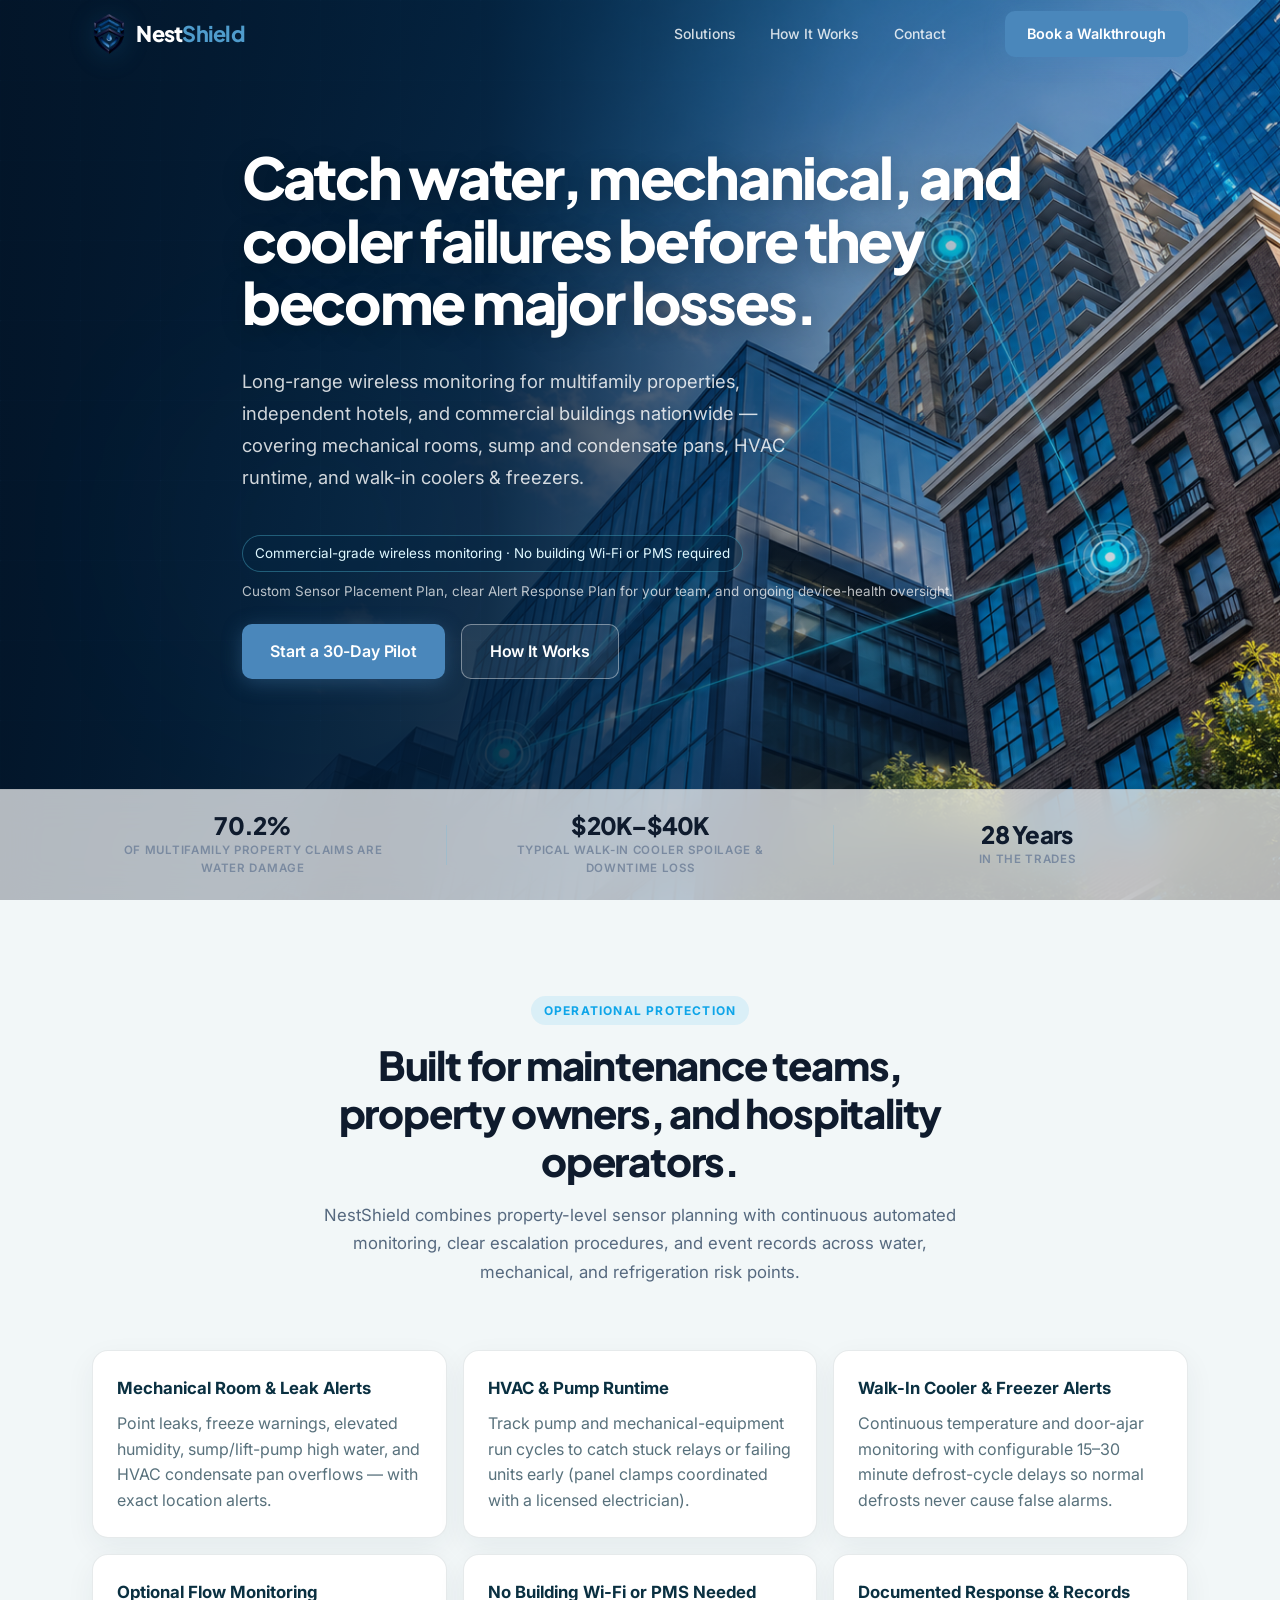
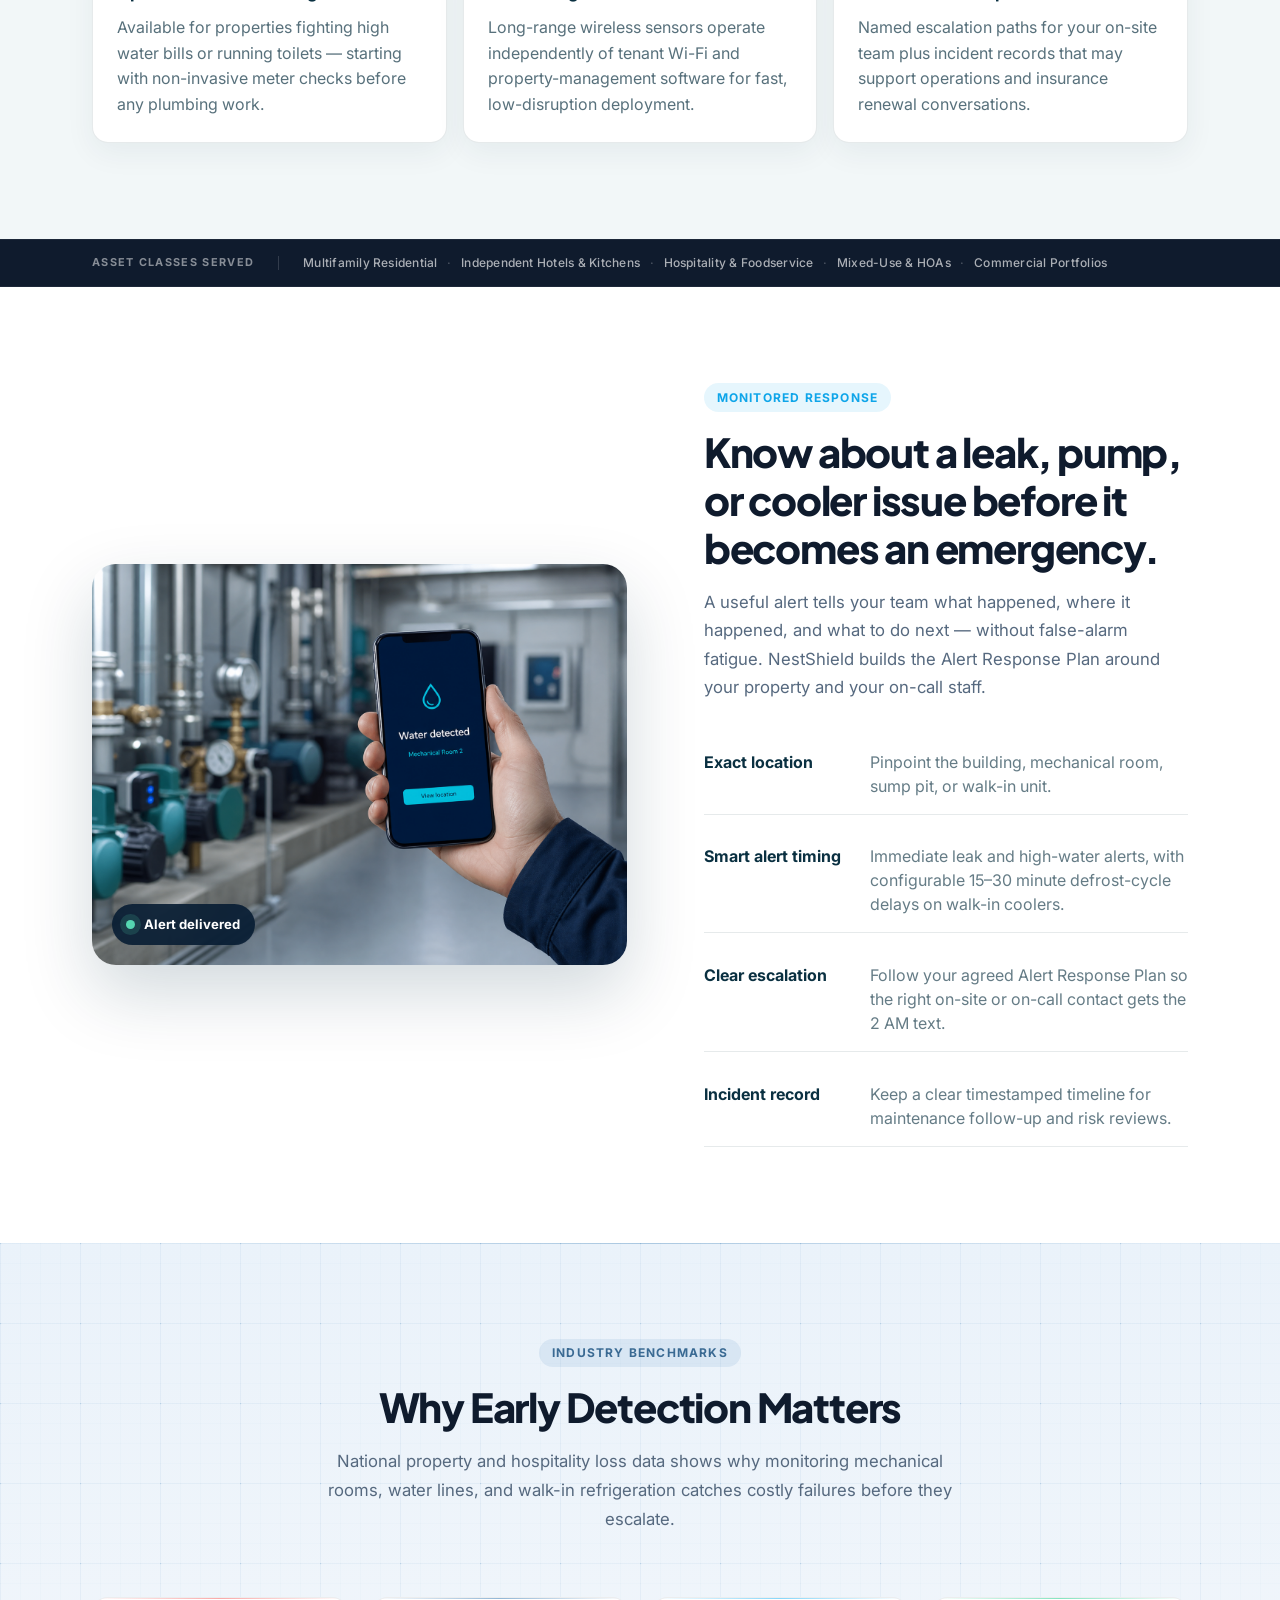
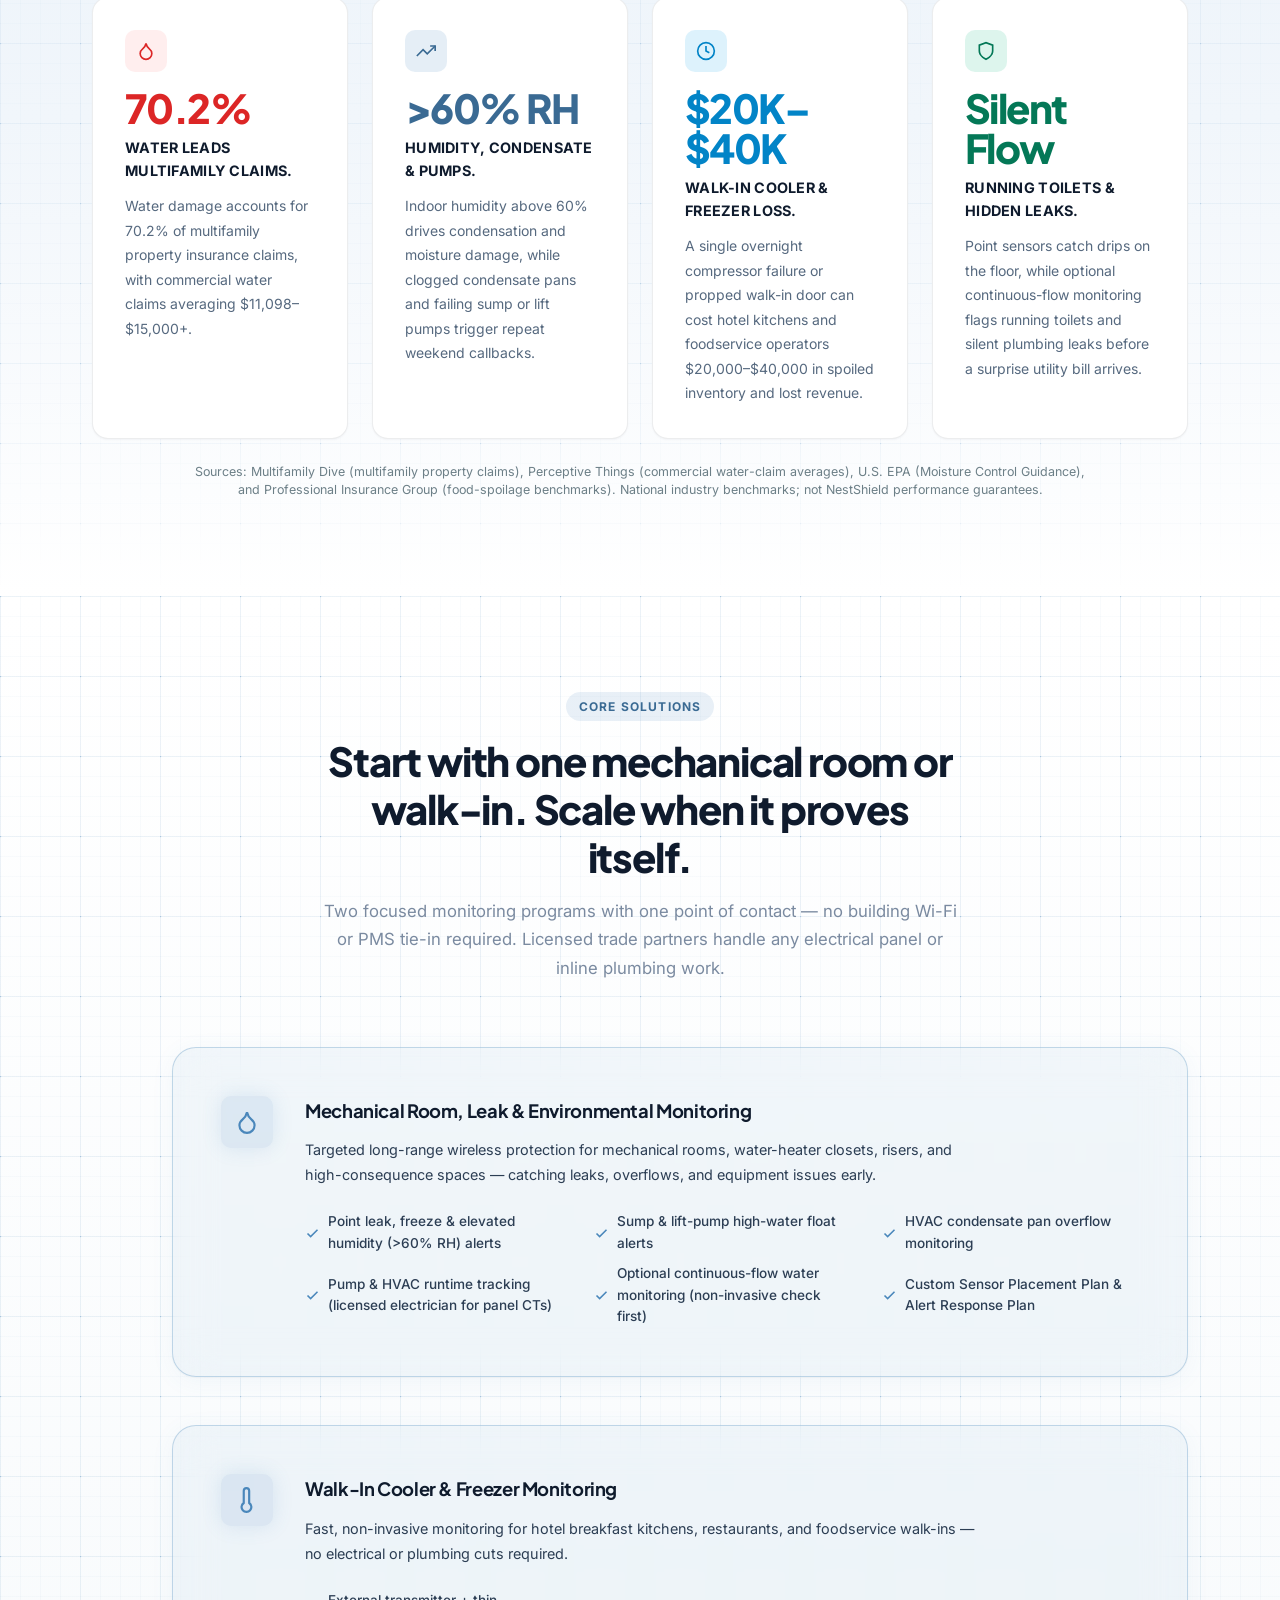
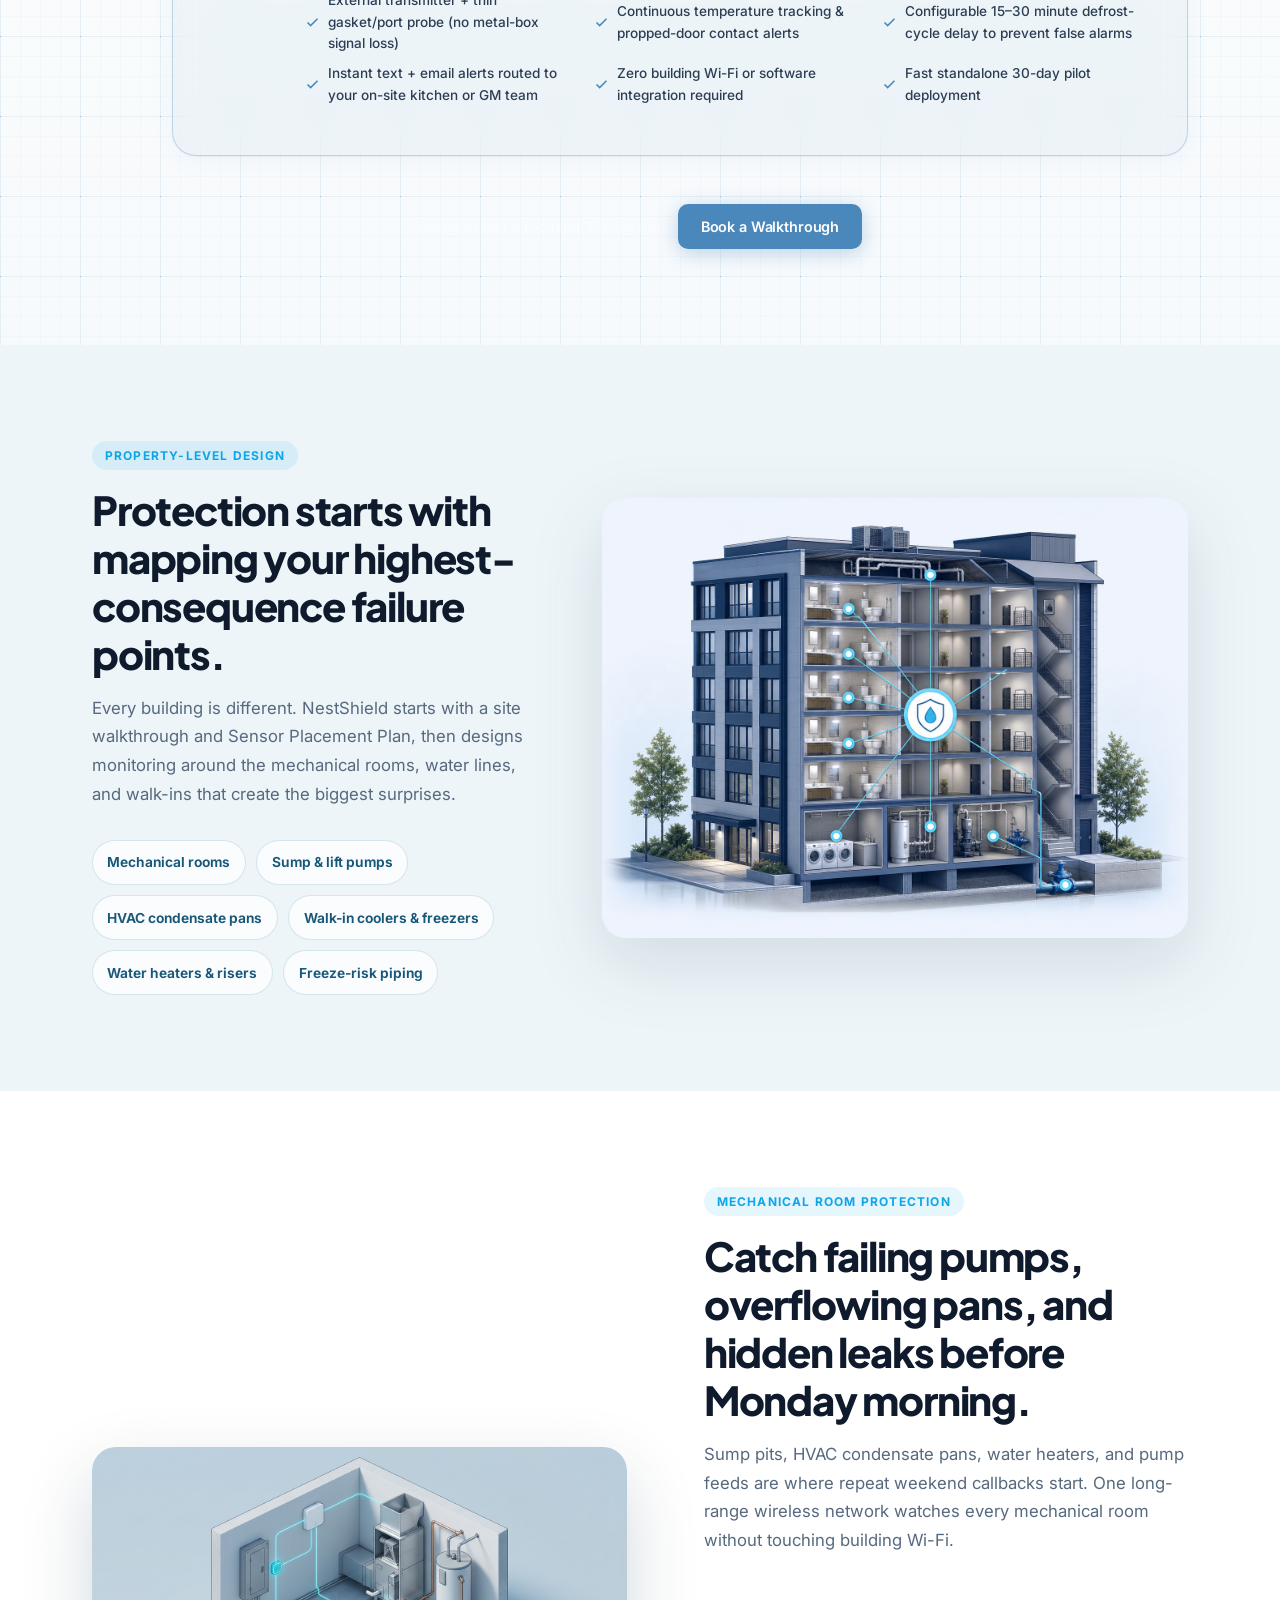
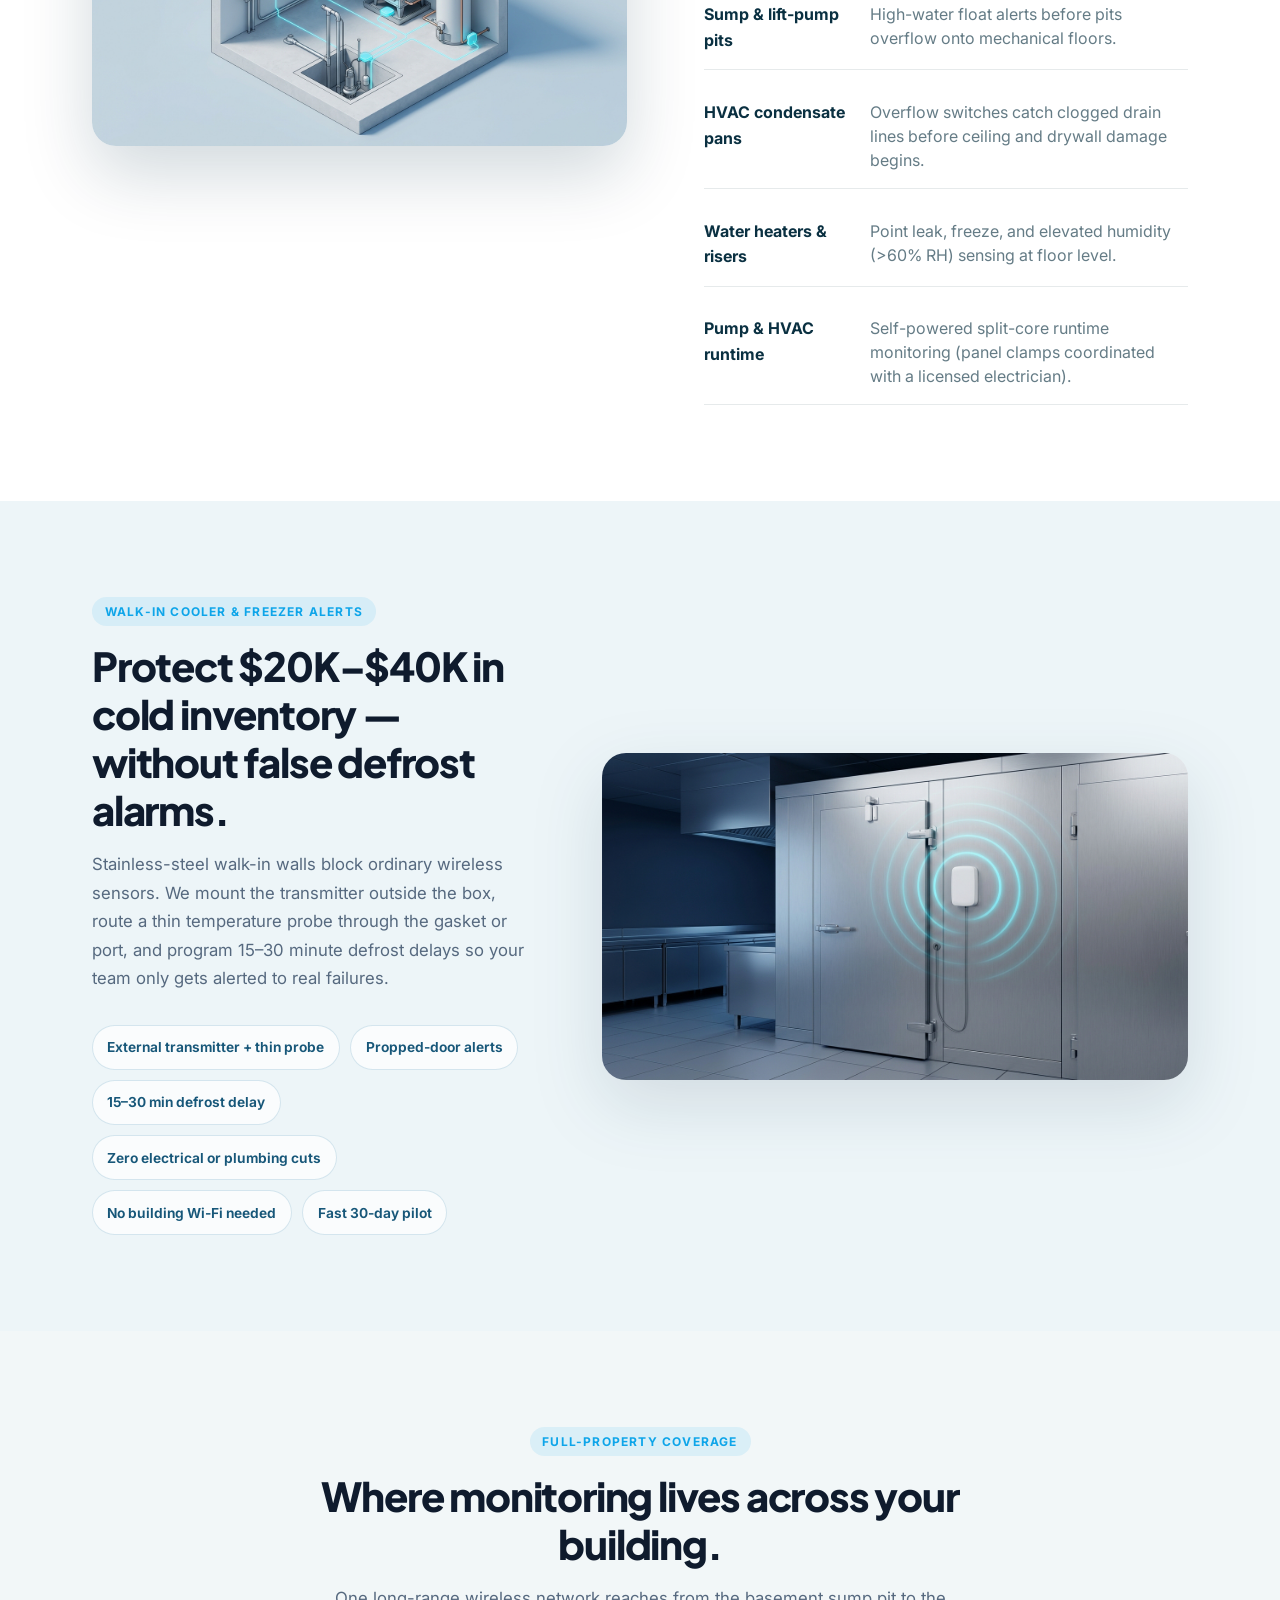
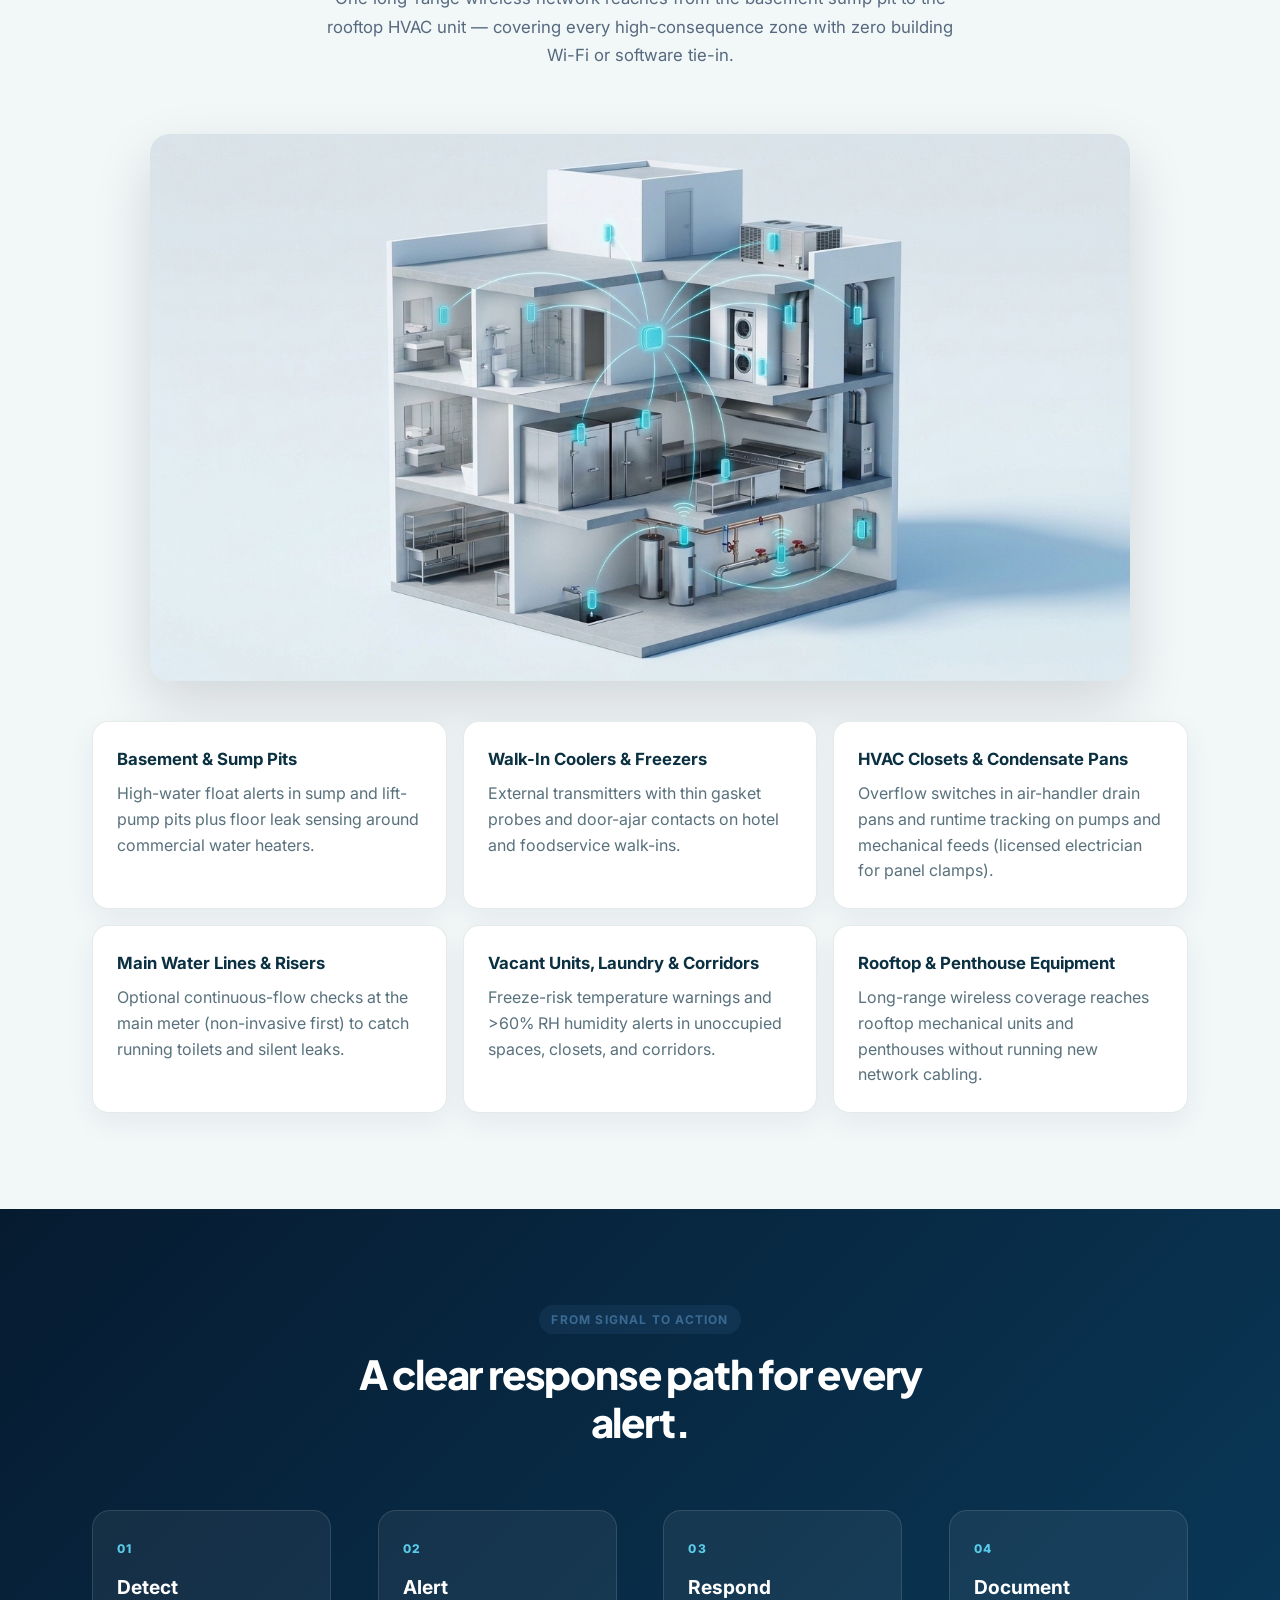
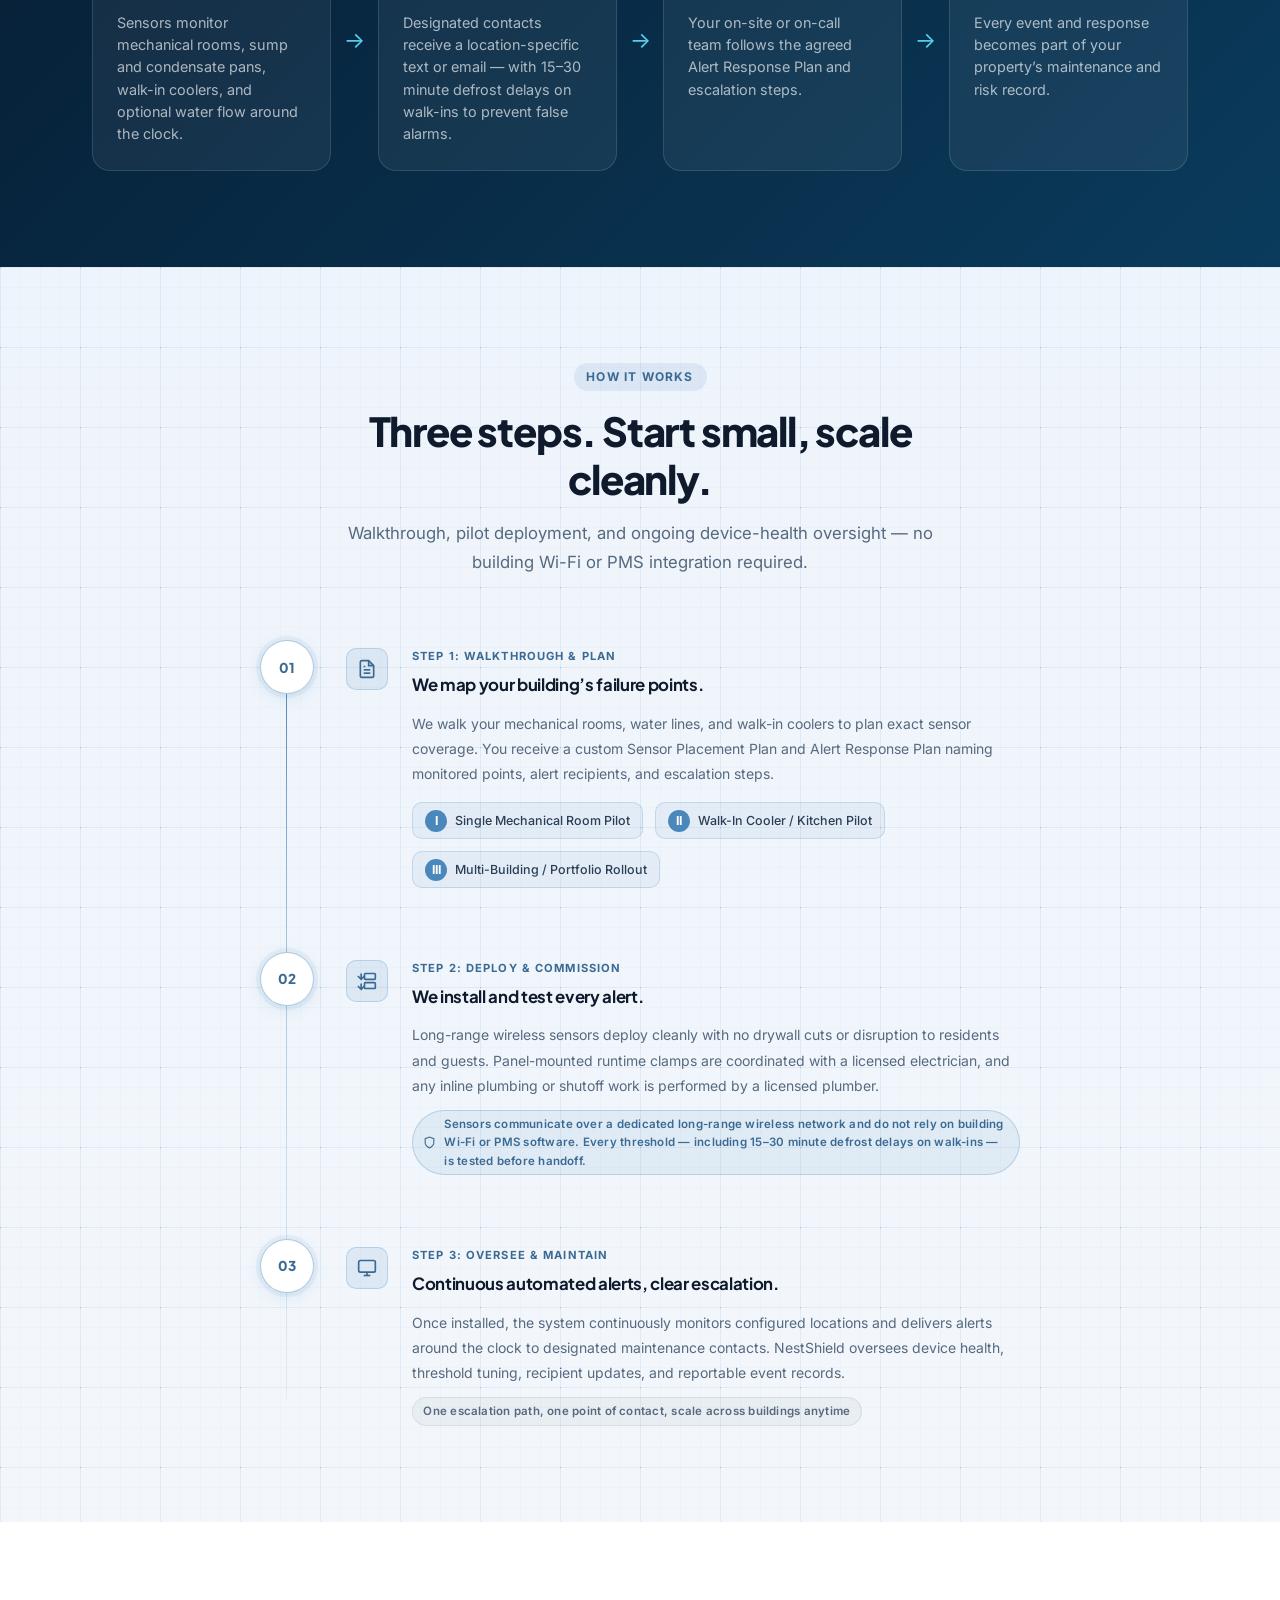
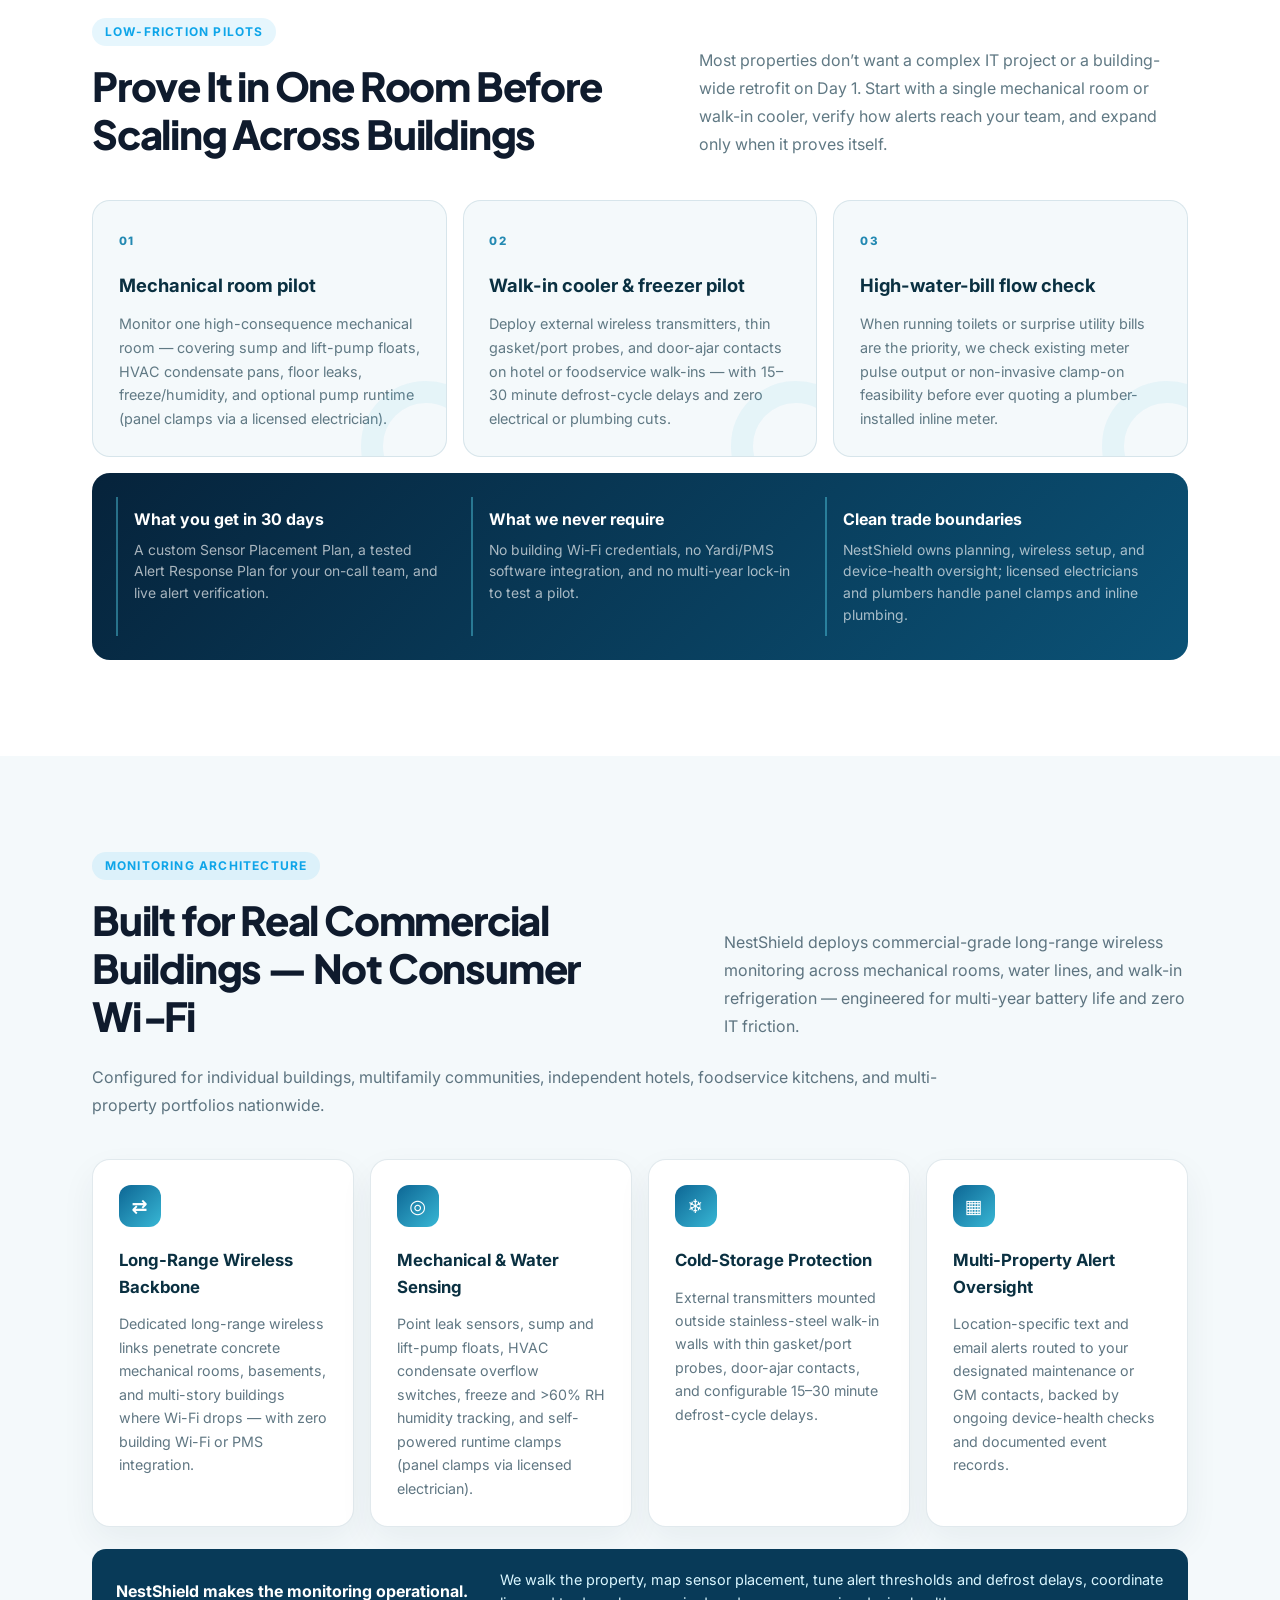
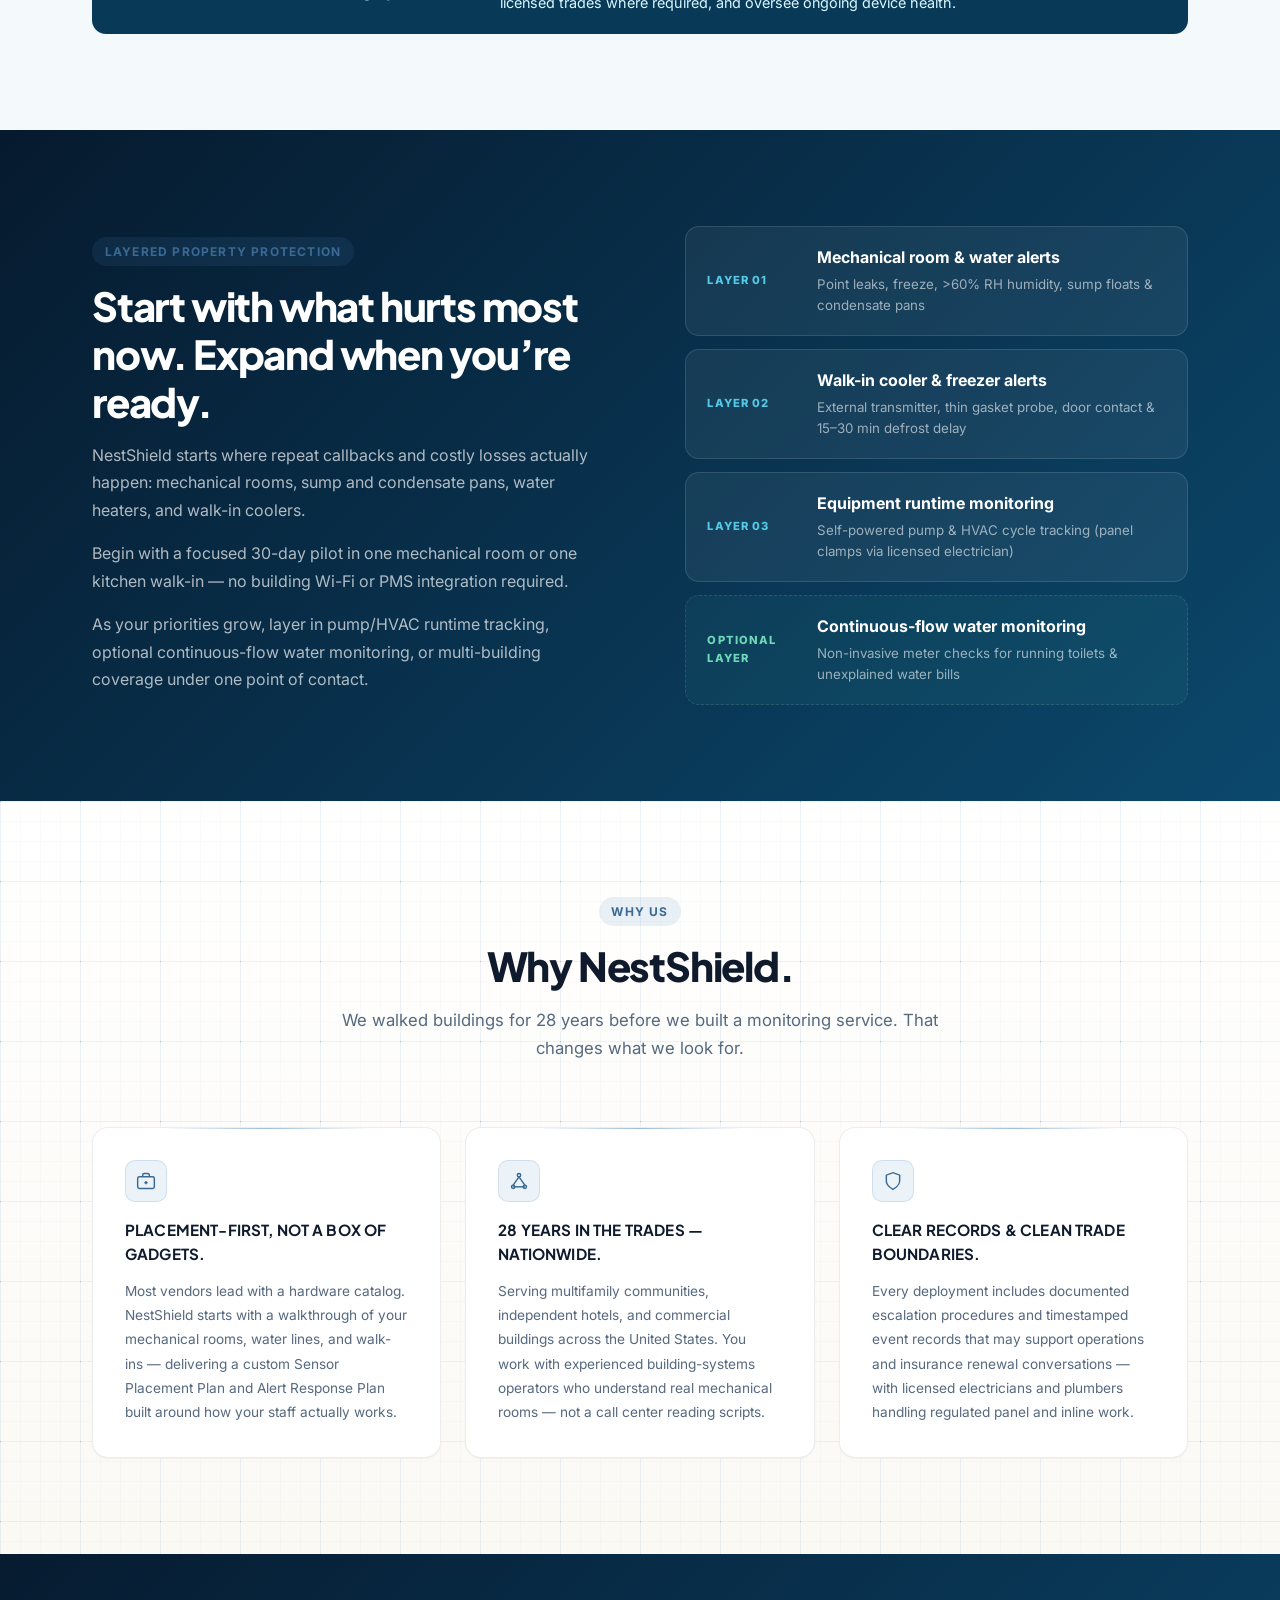
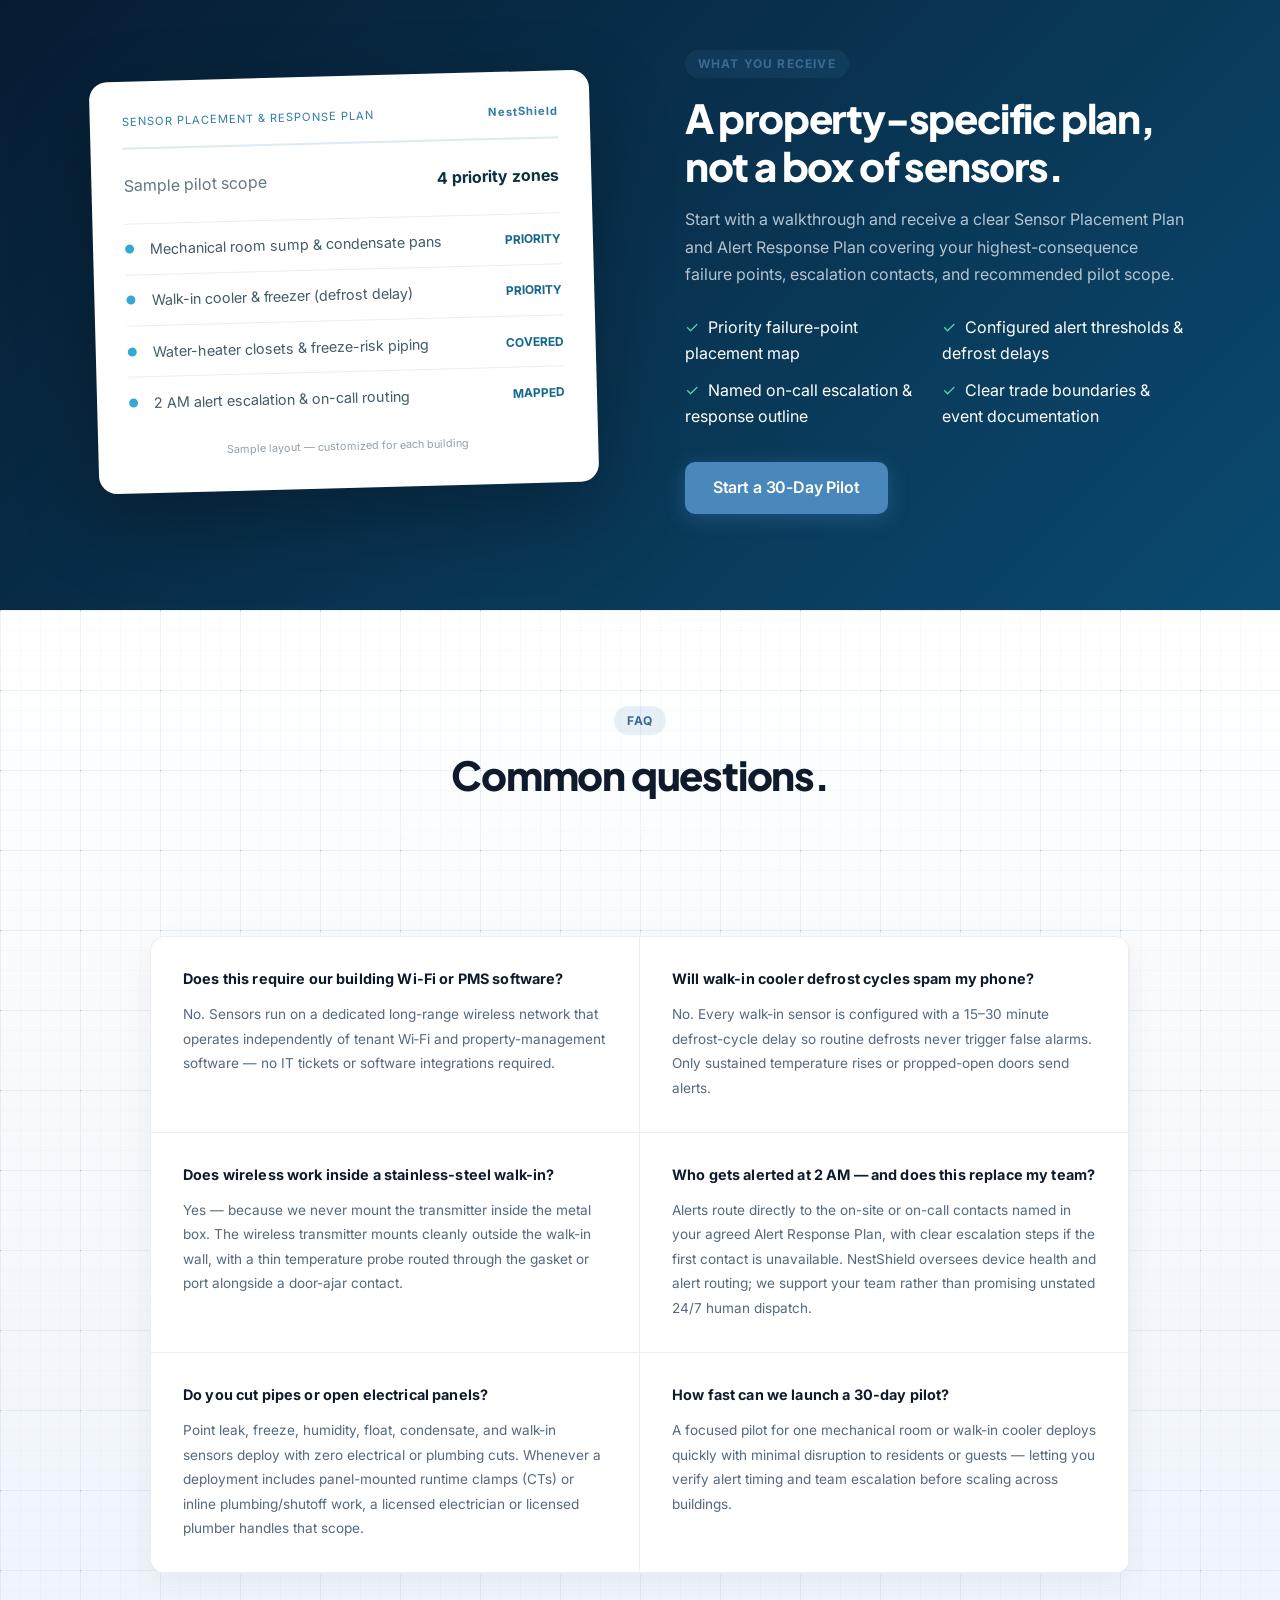
==== index.html @ babb8541 "Step 12: Update What You Receive (fix dark heading), FAQ, Newsletter, Contact, Skyline CTA, and Foot" ====
<!DOCTYPE html>
<html lang="en">
<head>
  <meta charset="UTF-8" />
  <meta name="viewport" content="width=device-width, initial-scale=1.0" />
  <title>NestShield | Commercial Water, Mechanical &amp; Cooler Monitoring</title>
  <meta name="description" content="Long-range wireless monitoring for multifamily properties, independent hotels, and commercial buildings nationwide. Mechanical rooms, leaks, freeze, humidity, and walk-in cooler alerts — no building Wi-Fi or PMS required." />
  <meta name="robots" content="index, follow" />

  <link rel="canonical" href="https://nestshield.net" />
  <link rel="icon" type="image/png" href="/favicon.png">

  <!-- Open Graph -->
  <meta property="og:title" content="NestShield | Commercial Water, Mechanical &amp; Cooler Monitoring" />
  <meta property="og:description" content="Long-range wireless monitoring for multifamily properties, independent hotels, and commercial buildings nationwide. Mechanical rooms, leaks, freeze, humidity, and walk-in cooler alerts — no building Wi-Fi or PMS required." />
  <meta property="og:type" content="website" />
  <meta property="og:url" content="https://nestshield.net" />

  <!-- Twitter -->
  <meta name="twitter:card" content="summary" />
  <meta name="twitter:title" content="NestShield | Commercial Water, Mechanical &amp; Cooler Monitoring" />
  <meta name="twitter:description" content="Long-range wireless monitoring for multifamily properties, independent hotels, and commercial buildings nationwide. Mechanical rooms, leaks, freeze, humidity, and walk-in cooler alerts — no building Wi-Fi or PMS required." />

  <!-- Fonts -->
  <link rel="preconnect" href="https://fonts.googleapis.com" />
  <link rel="preconnect" href="https://fonts.gstatic.com" crossorigin />
  <link href="https://fonts.googleapis.com/css2?family=Inter:wght@300;400;500;600;700;800&family=Plus+Jakarta+Sans:wght@500;600;700;800&display=swap" rel="stylesheet" />

  <link rel="stylesheet" href="styles.css" />
  <script type="application/ld+json">
  {
    "@context": "https://schema.org",
    "@type": "ProfessionalService",
    "name": "NestShield",
    "description": "Long-range wireless monitoring for multifamily properties, independent hotels, and commercial buildings nationwide. Mechanical rooms, leaks, freeze, humidity, HVAC runtime, and walk-in cooler and freezer alerts.",
    "url": "https://nestshield.net",
    "email": "sbrown@nestshield.net",
    "areaServed": ["United States"]
  }
  </script>
</head>
<body>

  <!-- ============================================================
       NAVIGATION
  ============================================================ -->
  <header class="site-header" id="site-header">
    <nav class="nav container">
      <a href="#" class="nav-logo">
        <img class="brand-mark" src="nestshield-official-mark.png" alt="" />
        <span class="brand-word"><strong>Nest</strong><span>Shield</span></span>
      </a>

      <ul class="nav-links" id="nav-links">
        <li><a href="#services" class="nav-link">Solutions</a></li>
        <li><a href="#how-it-works" class="nav-link">How It Works</a></li>
        <li><a href="#contact" class="nav-link">Contact</a></li>
      </ul>

      <a href="#contact" class="btn btn-primary nav-cta">Book a Walkthrough</a>

      <button class="nav-toggle" id="nav-toggle" aria-label="Open menu">
        <span></span><span></span><span></span>
      </button>
    </nav>
  </header>

  <main>

    <!-- ============================================================
         HERO
    ============================================================ -->
    <section class="hero" id="hero">
      <div class="hero-bg">
        <div class="hero-grid"></div>
        <div class="hero-glow hero-glow-1"></div>
        <div class="hero-glow hero-glow-2"></div>
      </div>

      <div class="container hero-inner">
        <h1 class="hero-headline reveal reveal-delay-1">
          Catch water, mechanical, and cooler failures before they become major losses.
        </h1>

        <p class="hero-sub reveal reveal-delay-2">
          Long-range wireless monitoring for multifamily properties, independent hotels, and commercial buildings nationwide &mdash; covering mechanical rooms, sump and condensate pans, HVAC runtime, and walk-in coolers &amp; freezers.
        </p>

        <p class="hero-platform reveal reveal-delay-2">
          <span>Commercial-grade wireless monitoring &middot; No building Wi-Fi or PMS required</span>
          Custom Sensor Placement Plan, clear Alert Response Plan for your team, and ongoing device-health oversight.
        </p>

        <div class="hero-actions reveal reveal-delay-3">
          <a href="#contact" class="btn btn-primary btn-lg">Start a 30-Day Pilot</a>
          <a href="#how-it-works" class="btn btn-ghost btn-lg">How It Works</a>
        </div>
      </div>

      <div class="trust-dashboard reveal reveal-delay-4">
        <div class="container trust-dashboard-inner">
          <div class="trust-stat">
            <span class="trust-stat-value">70.2%</span>
            <span class="trust-stat-label">of Multifamily Property Claims Are Water Damage</span>
          </div>
          <div class="trust-stat-divider"></div>
          <div class="trust-stat">
            <span class="trust-stat-value">$20K&ndash;$40K</span>
            <span class="trust-stat-label">Typical Walk-In Cooler Spoilage &amp; Downtime Loss</span>
          </div>
          <div class="trust-stat-divider"></div>
          <div class="trust-stat">
            <span class="trust-stat-value">28 Years</span>
            <span class="trust-stat-label">in the Trades</span>
          </div>
        </div>
      </div>
    </section>

    <section class="section audience-section" id="operational-protection">
      <div class="container">
        <div class="section-header reveal">
          <span class="section-tag">Operational Protection</span>
          <h2 class="section-title">Built for maintenance teams, property owners, and hospitality operators.</h2>
          <p class="section-sub">NestShield combines property-level sensor planning with continuous automated monitoring, clear escalation procedures, and event records across water, mechanical, and refrigeration risk points.</p>
        </div>
        <div class="audience-grid">
          <div class="audience-card reveal"><strong>Mechanical Room &amp; Leak Alerts</strong><span>Point leaks, freeze warnings, elevated humidity, sump/lift-pump high water, and HVAC condensate pan overflows &mdash; with exact location alerts.</span></div>
          <div class="audience-card reveal reveal-delay-1"><strong>HVAC &amp; Pump Runtime</strong><span>Track pump and mechanical-equipment run cycles to catch stuck relays or failing units early (panel clamps coordinated with a licensed electrician).</span></div>
          <div class="audience-card reveal reveal-delay-2"><strong>Walk-In Cooler &amp; Freezer Alerts</strong><span>Continuous temperature and door-ajar monitoring with configurable 15&ndash;30 minute defrost-cycle delays so normal defrosts never cause false alarms.</span></div>
          <div class="audience-card reveal"><strong>Optional Flow Monitoring</strong><span>Available for properties fighting high water bills or running toilets &mdash; starting with non-invasive meter checks before any plumbing work.</span></div>
          <div class="audience-card reveal reveal-delay-1"><strong>No Building Wi-Fi or PMS Needed</strong><span>Long-range wireless sensors operate independently of tenant Wi-Fi and property-management software for fast, low-disruption deployment.</span></div>
          <div class="audience-card reveal reveal-delay-2"><strong>Documented Response &amp; Records</strong><span>Named escalation paths for your on-site team plus incident records that may support operations and insurance renewal conversations.</span></div>
        </div>
      </div>
    </section>

    <!-- ============================================================
         INDUSTRY RIBBON
    ============================================================ -->
    <section class="industry-ribbon" id="asset-classes">
      <div class="container industry-ribbon-inner">
        <span class="industry-ribbon-label">Asset Classes Served</span>
        <div class="industry-ribbon-divider"></div>
        <div class="industry-ribbon-items">
          <span>Multifamily Residential</span>
          <span class="dot">&middot;</span>
          <span>Independent Hotels &amp; Kitchens</span>
          <span class="dot">&middot;</span>
          <span>Hospitality &amp; Foodservice</span>
          <span class="dot">&middot;</span>
          <span>Mixed-Use &amp; HOAs</span>
          <span class="dot">&middot;</span>
          <span>Commercial Portfolios</span>
        </div>
      </div>
    </section>

    <!-- ============================================================
         RISK ANALYSIS
    ============================================================ -->
    <section class="section response-section" id="monitored-response">
      <div class="container response-grid">
        <div class="response-visual reveal">
          <img src="nestshield-phone-alert.png" alt="A maintenance professional receiving a real-time monitoring alert in a mechanical room" />
          <div class="response-pulse"><span></span> Alert delivered</div>
        </div>
        <div class="response-copy reveal reveal-delay-1">
          <span class="section-tag">Monitored Response</span>
          <h2 class="section-title">Know about a leak, pump, or cooler issue before it becomes an emergency.</h2>
          <p class="section-sub">A useful alert tells your team what happened, where it happened, and what to do next &mdash; without false-alarm fatigue. NestShield builds the Alert Response Plan around your property and your on-call staff.</p>
          <ul class="response-list">
            <li><strong>Exact location</strong><span>Pinpoint the building, mechanical room, sump pit, or walk-in unit.</span></li>
            <li><strong>Smart alert timing</strong><span>Immediate leak and high-water alerts, with configurable 15&ndash;30 minute defrost-cycle delays on walk-in coolers.</span></li>
            <li><strong>Clear escalation</strong><span>Follow your agreed Alert Response Plan so the right on-site or on-call contact gets the 2 AM text.</span></li>
            <li><strong>Incident record</strong><span>Keep a clear timestamped timeline for maintenance follow-up and risk reviews.</span></li>
          </ul>
        </div>
      </div>
    </section>

    <section class="section risk-section" id="problem">
      <div class="container">
        <div class="section-header reveal">
          <span class="section-tag section-tag-light">Industry Benchmarks</span>
          <h2 class="section-title text-white">Why Early Detection Matters</h2>
          <p class="section-sub risk-sub">
            National property and hospitality loss data shows why monitoring mechanical rooms, water lines, and walk-in refrigeration catches costly failures before they escalate.
          </p>
        </div>

        <div class="problem-grid">
          <div class="problem-card reveal">
            <div class="problem-icon">
              <svg viewBox="0 0 24 24" fill="none" stroke="currentColor" stroke-width="2"><path d="M12 22a7 7 0 0 0 7-7c0-2-1-3.9-3-5.5s-3.5-4-4-6.5c-.5 2.5-2 4.9-4 6.5C6 11.1 5 13 5 15a7 7 0 0 0 7 7z"/></svg>
            </div>
            <div class="problem-stat">70.2%</div>
            <h3>Water leads multifamily claims.</h3>
            <p>Water damage accounts for 70.2% of multifamily property insurance claims, with commercial water claims averaging $11,098&ndash;$15,000+.</p>
          </div>

          <div class="problem-card reveal reveal-delay-1">
            <div class="problem-icon">
              <svg viewBox="0 0 24 24" fill="none" stroke="currentColor" stroke-width="2"><polyline points="23 6 13.5 15.5 8.5 10.5 1 18"/><polyline points="17 6 23 6 23 12"/></svg>
            </div>
            <div class="problem-stat">&gt;60% RH</div>
            <h3>Humidity, condensate &amp; pumps.</h3>
            <p>Indoor humidity above 60% drives condensation and moisture damage, while clogged condensate pans and failing sump or lift pumps trigger repeat weekend callbacks.</p>
          </div>

          <div class="problem-card reveal reveal-delay-2">
            <div class="problem-icon">
              <svg viewBox="0 0 24 24" fill="none" stroke="currentColor" stroke-width="2"><circle cx="12" cy="12" r="10"/><polyline points="12 6 12 12 16 14"/></svg>
            </div>
            <div class="problem-stat">$20K&ndash;$40K</div>
            <h3>Walk-in cooler &amp; freezer loss.</h3>
            <p>A single overnight compressor failure or propped walk-in door can cost hotel kitchens and foodservice operators $20,000&ndash;$40,000 in spoiled inventory and lost revenue.</p>
          </div>

          <div class="problem-card reveal reveal-delay-3">
            <div class="problem-icon">
              <svg viewBox="0 0 24 24" fill="none" stroke="currentColor" stroke-width="2"><path d="M12 22s8-4 8-10V5l-8-3-8 3v7c0 6 8 10 8 10z"/></svg>
            </div>
            <div class="problem-stat">Silent Flow</div>
            <h3>Running toilets &amp; hidden leaks.</h3>
            <p>Point sensors catch drips on the floor, while optional continuous-flow monitoring flags running toilets and silent plumbing leaks before a surprise utility bill arrives.</p>
          </div>
        </div>
        <p class="data-source">Sources: Multifamily Dive (multifamily property claims), Perceptive Things (commercial water-claim averages), U.S. EPA (Moisture Control Guidance), and Professional Insurance Group (food-spoilage benchmarks). National industry benchmarks; not NestShield performance guarantees.</p>
      </div>
    </section>

    <!-- ============================================================
         WHAT WE INSTALL
    ============================================================ -->
    <section class="section section-roadmap" id="services">
      <div class="container">
        <div class="section-header reveal">
          <span class="section-tag section-tag-light">Core Solutions</span>
          <h2 class="section-title text-white">Start with one mechanical room or walk-in. Scale when it proves itself.</h2>
          <p class="section-sub text-muted">
            Two focused monitoring programs with one point of contact &mdash; no building Wi-Fi or PMS tie-in required. Licensed trade partners handle any electrical panel or inline plumbing work.
          </p>
        </div>

        <div class="phase-track reveal">
          <div class="phase-card phase-card-active reveal">
            <div class="phase-card-inner">
              <div class="phase-icon phase-icon-active">
                <svg viewBox="0 0 24 24" fill="none" stroke="currentColor" stroke-width="2"><path d="M12 22a7 7 0 0 0 7-7c0-2-1-3.9-3-5.5s-3.5-4-4-6.5c-.5 2.5-2 4.9-4 6.5C6 11.1 5 13 5 15a7 7 0 0 0 7 7z"/></svg>
              </div>
              <div class="phase-body">
                <h3 class="phase-title">Mechanical Room, Leak &amp; Environmental Monitoring</h3>
                <p class="phase-desc">Targeted long-range wireless protection for mechanical rooms, water-heater closets, risers, and high-consequence spaces &mdash; catching leaks, overflows, and equipment issues early.</p>
                <ul class="phase-features">
                  <li><svg viewBox="0 0 24 24" fill="none" stroke="currentColor" stroke-width="2.5"><polyline points="20 6 9 17 4 12"/></svg>Point leak, freeze &amp; elevated humidity (&gt;60% RH) alerts</li>
                  <li><svg viewBox="0 0 24 24" fill="none" stroke="currentColor" stroke-width="2.5"><polyline points="20 6 9 17 4 12"/></svg>Sump &amp; lift-pump high-water float alerts</li>
                  <li><svg viewBox="0 0 24 24" fill="none" stroke="currentColor" stroke-width="2.5"><polyline points="20 6 9 17 4 12"/></svg>HVAC condensate pan overflow monitoring</li>
                  <li><svg viewBox="0 0 24 24" fill="none" stroke="currentColor" stroke-width="2.5"><polyline points="20 6 9 17 4 12"/></svg>Pump &amp; HVAC runtime tracking (licensed electrician for panel CTs)</li>
                  <li><svg viewBox="0 0 24 24" fill="none" stroke="currentColor" stroke-width="2.5"><polyline points="20 6 9 17 4 12"/></svg>Optional continuous-flow water monitoring (non-invasive check first)</li>
                  <li><svg viewBox="0 0 24 24" fill="none" stroke="currentColor" stroke-width="2.5"><polyline points="20 6 9 17 4 12"/></svg>Custom Sensor Placement Plan &amp; Alert Response Plan</li>
                </ul>
              </div>
            </div>
          </div>

          <div class="phase-card phase-card-active reveal reveal-delay-1" style="margin-top: 24px;">
            <div class="phase-card-inner">
              <div class="phase-icon phase-icon-active">
                <svg viewBox="0 0 24 24" fill="none" stroke="currentColor" stroke-width="2"><path d="M14 14.76V3.5a2.5 2.5 0 0 0-5 0v11.26a4.5 4.5 0 1 0 5 0z"/></svg>
              </div>
              <div class="phase-body">
                <h3 class="phase-title">Walk-In Cooler &amp; Freezer Monitoring</h3>
                <p class="phase-desc">Fast, non-invasive monitoring for hotel breakfast kitchens, restaurants, and foodservice walk-ins &mdash; no electrical or plumbing cuts required.</p>
                <ul class="phase-features">
                  <li><svg viewBox="0 0 24 24" fill="none" stroke="currentColor" stroke-width="2.5"><polyline points="20 6 9 17 4 12"/></svg>External transmitter + thin gasket/port probe (no metal-box signal loss)</li>
                  <li><svg viewBox="0 0 24 24" fill="none" stroke="currentColor" stroke-width="2.5"><polyline points="20 6 9 17 4 12"/></svg>Continuous temperature tracking &amp; propped-door contact alerts</li>
                  <li><svg viewBox="0 0 24 24" fill="none" stroke="currentColor" stroke-width="2.5"><polyline points="20 6 9 17 4 12"/></svg>Configurable 15&ndash;30 minute defrost-cycle delay to prevent false alarms</li>
                  <li><svg viewBox="0 0 24 24" fill="none" stroke="currentColor" stroke-width="2.5"><polyline points="20 6 9 17 4 12"/></svg>Instant text + email alerts routed to your on-site kitchen or GM team</li>
                  <li><svg viewBox="0 0 24 24" fill="none" stroke="currentColor" stroke-width="2.5"><polyline points="20 6 9 17 4 12"/></svg>Zero building Wi-Fi or software integration required</li>
                  <li><svg viewBox="0 0 24 24" fill="none" stroke="currentColor" stroke-width="2.5"><polyline points="20 6 9 17 4 12"/></svg>Fast standalone 30-day pilot deployment</li>
                </ul>
              </div>
            </div>
          </div>
        </div>

        <p class="services-note reveal">
          Ready to test a focused 30-day pilot? <a href="#contact" class="btn btn-primary">Book a Walkthrough</a>
        </p>
      </div>
    </section>

    <!-- ============================================================
         HOW IT WORKS
    ============================================================ -->
    <section class="section locations-section" id="property-design">
      <div class="container locations-grid">
        <div class="locations-copy reveal">
          <span class="section-tag">Property-Level Design</span>
          <h2 class="section-title">Protection starts with mapping your highest-consequence failure points.</h2>
          <p class="section-sub">Every building is different. NestShield starts with a site walkthrough and Sensor Placement Plan, then designs monitoring around the mechanical rooms, water lines, and walk-ins that create the biggest surprises.</p>
          <div class="location-tags">
            <span>Mechanical rooms</span><span>Sump &amp; lift pumps</span><span>HVAC condensate pans</span><span>Walk-in coolers &amp; freezers</span><span>Water heaters &amp; risers</span><span>Freeze-risk piping</span>
          </div>
        </div>
        <div class="locations-visual reveal reveal-delay-1">
          <img src="nestshield-risk-locations.png" alt="Cutaway illustration of water, mechanical, and environmental monitoring locations throughout a commercial building" />
        </div>
      </div>
    </section>

    <!-- ============================================================
         NEW VISUAL SECTION 1: MECHANICAL ROOM PROTECTION
    ============================================================ -->
    <section class="section response-section" id="mechanical-room">
      <div class="container response-grid">
        <div class="response-visual reveal">
          <img src="nestshield-mechanical-room.jpg" alt="Cutaway illustration of a commercial mechanical room with wireless monitoring on sump pit, HVAC condensate pan, water heater, and electrical feed" />
        </div>
        <div class="response-copy reveal reveal-delay-1">
          <span class="section-tag">Mechanical Room Protection</span>
          <h2 class="section-title">Catch failing pumps, overflowing pans, and hidden leaks before Monday morning.</h2>
          <p class="section-sub">Sump pits, HVAC condensate pans, water heaters, and pump feeds are where repeat weekend callbacks start. One long-range wireless network watches every mechanical room without touching building Wi-Fi.</p>
          <ul class="response-list">
            <li><strong>Sump &amp; lift-pump pits</strong><span>High-water float alerts before pits overflow onto mechanical floors.</span></li>
            <li><strong>HVAC condensate pans</strong><span>Overflow switches catch clogged drain lines before ceiling and drywall damage begins.</span></li>
            <li><strong>Water heaters &amp; risers</strong><span>Point leak, freeze, and elevated humidity (&gt;60% RH) sensing at floor level.</span></li>
            <li><strong>Pump &amp; HVAC runtime</strong><span>Self-powered split-core runtime monitoring (panel clamps coordinated with a licensed electrician).</span></li>
          </ul>
        </div>
      </div>
    </section>

    <!-- ============================================================
         NEW VISUAL SECTION 2: WALK-IN COOLER & FREEZER MONITORING
    ============================================================ -->
    <section class="section locations-section" id="walkin-coolers">
      <div class="container locations-grid">
        <div class="locations-copy reveal">
          <span class="section-tag">Walk-In Cooler &amp; Freezer Alerts</span>
          <h2 class="section-title">Protect $20K&ndash;$40K in cold inventory &mdash; without false defrost alarms.</h2>
          <p class="section-sub">Stainless-steel walk-in walls block ordinary wireless sensors. We mount the transmitter outside the box, route a thin temperature probe through the gasket or port, and program 15&ndash;30 minute defrost delays so your team only gets alerted to real failures.</p>
          <div class="location-tags">
            <span>External transmitter + thin probe</span><span>Propped-door alerts</span><span>15&ndash;30 min defrost delay</span><span>Zero electrical or plumbing cuts</span><span>No building Wi-Fi needed</span><span>Fast 30-day pilot</span>
          </div>
        </div>
        <div class="locations-visual reveal reveal-delay-1">
          <img src="nestshield-walkin-cooler.jpg" alt="Commercial stainless-steel walk-in cooler with external wireless transmitter, thin gasket probe, and magnetic door-ajar contact" />
        </div>
      </div>
    </section>

    <!-- ============================================================
         NEW VISUAL SECTION 3: FULL-PROPERTY DEPLOYMENT ZONES
    ============================================================ -->
    <section class="section audience-section" id="deployment-zones">
      <div class="container">
        <div class="section-header reveal">
          <span class="section-tag">Full-Property Coverage</span>
          <h2 class="section-title">Where monitoring lives across your building.</h2>
          <p class="section-sub">One long-range wireless network reaches from the basement sump pit to the rooftop HVAC unit &mdash; covering every high-consequence zone with zero building Wi-Fi or software tie-in.</p>
        </div>
        <div class="reveal" style="max-width: 980px; margin: 0 auto 36px; border-radius: 20px; overflow: hidden; box-shadow: 0 24px 60px rgba(15, 23, 42, 0.14);">
          <img src="nestshield-deployment-map.jpg" alt="3D isometric cutaway of a multifamily and hotel building showing wireless monitoring deployed in the basement mechanical room, ground-floor walk-in coolers, upper-floor HVAC and water risers, and rooftop equipment" style="width: 100%; height: auto; display: block;" />
        </div>
        <div class="audience-grid">
          <div class="audience-card reveal"><strong>Basement &amp; Sump Pits</strong><span>High-water float alerts in sump and lift-pump pits plus floor leak sensing around commercial water heaters.</span></div>
          <div class="audience-card reveal reveal-delay-1"><strong>Walk-In Coolers &amp; Freezers</strong><span>External transmitters with thin gasket probes and door-ajar contacts on hotel and foodservice walk-ins.</span></div>
          <div class="audience-card reveal reveal-delay-2"><strong>HVAC Closets &amp; Condensate Pans</strong><span>Overflow switches in air-handler drain pans and runtime tracking on pumps and mechanical feeds (licensed electrician for panel clamps).</span></div>
          <div class="audience-card reveal"><strong>Main Water Lines &amp; Risers</strong><span>Optional continuous-flow checks at the main meter (non-invasive first) to catch running toilets and silent leaks.</span></div>
          <div class="audience-card reveal reveal-delay-1"><strong>Vacant Units, Laundry &amp; Corridors</strong><span>Freeze-risk temperature warnings and &gt;60% RH humidity alerts in unoccupied spaces, closets, and corridors.</span></div>
          <div class="audience-card reveal reveal-delay-2"><strong>Rooftop &amp; Penthouse Equipment</strong><span>Long-range wireless coverage reaches rooftop mechanical units and penthouses without running new network cabling.</span></div>
        </div>
      </div>
    </section>

    <section class="section response-flow-section" id="signal-to-action">
      <div class="container">
        <div class="section-header reveal">
          <span class="section-tag section-tag-light">From Signal to Action</span>
          <h2 class="section-title text-white" style="color: #ffffff;">A clear response path for every alert.</h2>
        </div>
        <div class="response-flow">
          <article class="flow-step reveal"><span class="flow-number">01</span><h3>Detect</h3><p>Sensors monitor mechanical rooms, sump and condensate pans, walk-in coolers, and optional water flow around the clock.</p></article>
          <span class="flow-arrow" aria-hidden="true">&rarr;</span>
          <article class="flow-step reveal reveal-delay-1"><span class="flow-number">02</span><h3>Alert</h3><p>Designated contacts receive a location-specific text or email &mdash; with 15&ndash;30 minute defrost delays on walk-ins to prevent false alarms.</p></article>
          <span class="flow-arrow" aria-hidden="true">&rarr;</span>
          <article class="flow-step reveal reveal-delay-2"><span class="flow-number">03</span><h3>Respond</h3><p>Your on-site or on-call team follows the agreed Alert Response Plan and escalation steps.</p></article>
          <span class="flow-arrow" aria-hidden="true">&rarr;</span>
          <article class="flow-step reveal reveal-delay-3"><span class="flow-number">04</span><h3>Document</h3><p>Every event and response becomes part of your property&rsquo;s maintenance and risk record.</p></article>
        </div>
      </div>
    </section>

    <section class="section engagement-section" id="how-it-works">
      <div class="container">
        <div class="section-header reveal">
          <span class="section-tag section-tag-light">How It Works</span>
          <h2 class="section-title text-white">Three steps. Start small, scale cleanly.</h2>
          <p class="section-sub protocol-sub">
            Walkthrough, pilot deployment, and ongoing device-health oversight &mdash; no building Wi-Fi or PMS integration required.
          </p>
        </div>

        <div class="steps-container">
          <div class="steps-line"></div>

          <!-- Step 01 -->
          <div class="step reveal">
            <div class="step-number">01</div>
            <div class="step-content">
              <div class="step-icon">
                <svg viewBox="0 0 24 24" fill="none" stroke="currentColor" stroke-width="2"><path d="M14 2H6a2 2 0 0 0-2 2v16a2 2 0 0 0 2 2h12a2 2 0 0 0 2-2V8z"/><polyline points="14 2 14 8 20 8"/><line x1="16" y1="13" x2="8" y2="13"/><line x1="16" y1="17" x2="8" y2="17"/><polyline points="10 9 9 9 8 9"/></svg>
              </div>
              <div class="step-text">
                <span class="step-sublabel">Step 1: Walkthrough &amp; Plan</span>
                <h3>We map your building&rsquo;s failure points.</h3>
                <p>We walk your mechanical rooms, water lines, and walk-in coolers to plan exact sensor coverage. You receive a custom Sensor Placement Plan and Alert Response Plan naming monitored points, alert recipients, and escalation steps.</p>
                <div class="step-tier-grid">
                  <div class="step-tier">
                    <span class="tier-num">I</span>
                    <span class="tier-desc">Single Mechanical Room Pilot</span>
                  </div>
                  <div class="step-tier">
                    <span class="tier-num">II</span>
                    <span class="tier-desc">Walk-In Cooler / Kitchen Pilot</span>
                  </div>
                  <div class="step-tier">
                    <span class="tier-num">III</span>
                    <span class="tier-desc">Multi-Building / Portfolio Rollout</span>
                  </div>
                </div>
              </div>
            </div>
          </div>

          <!-- Step 02 -->
          <div class="step reveal reveal-delay-1">
            <div class="step-number">02</div>
            <div class="step-content">
              <div class="step-icon">
                <svg viewBox="0 0 24 24" fill="none" stroke="currentColor" stroke-width="2"><path d="M1 6l4 4 4-4M5 10V3"/><rect x="9" y="3" width="13" height="7" rx="1"/><path d="M1 18l4 4 4-4M5 22v-7"/><rect x="9" y="14" width="13" height="7" rx="1"/></svg>
              </div>
              <div class="step-text">
                <span class="step-sublabel">Step 2: Deploy &amp; Commission</span>
                <h3>We install and test every alert.</h3>
                <p>Long-range wireless sensors deploy cleanly with no drywall cuts or disruption to residents and guests. Panel-mounted runtime clamps are coordinated with a licensed electrician, and any inline plumbing or shutoff work is performed by a licensed plumber.</p>
                <span class="step-detail step-detail-highlight">
                  <svg viewBox="0 0 24 24" fill="none" stroke="currentColor" stroke-width="2"><path d="M12 22s8-4 8-10V5l-8-3-8 3v7c0 6 8 10 8 10z"/></svg>
                  Sensors communicate over a dedicated long-range wireless network and do not rely on building Wi-Fi or PMS software. Every threshold &mdash; including 15&ndash;30 minute defrost delays on walk-ins &mdash; is tested before handoff.
                </span>
              </div>
            </div>
          </div>

          <!-- Step 03 -->
          <div class="step reveal reveal-delay-2">
            <div class="step-number">03</div>
            <div class="step-content">
              <div class="step-icon">
                <svg viewBox="0 0 24 24" fill="none" stroke="currentColor" stroke-width="2"><rect x="2" y="3" width="20" height="14" rx="2"/><line x1="8" y1="21" x2="16" y2="21"/><line x1="12" y1="17" x2="12" y2="21"/></svg>
              </div>
              <div class="step-text">
                <span class="step-sublabel">Step 3: Oversee &amp; Maintain</span>
                <h3>Continuous automated alerts, clear escalation.</h3>
                <p>Once installed, the system continuously monitors configured locations and delivers alerts around the clock to designated maintenance contacts. NestShield oversees device health, threshold tuning, recipient updates, and reportable event records.</p>
                <span class="step-detail">
                  One escalation path, one point of contact, scale across buildings anytime
                </span>
              </div>
            </div>
          </div>
        </div>
      </div>
    </section>

    <!-- ============================================================
         WHY US
    ============================================================ -->
    <section class="section distributed-section" id="pilot-paths">
      <div class="container">
        <div class="distributed-heading reveal">
          <div>
            <span class="section-tag">Low-Friction Pilots</span>
            <h2 class="section-title">Prove It in One Room Before Scaling Across Buildings</h2>
          </div>
          <p>Most properties don&rsquo;t want a complex IT project or a building-wide retrofit on Day 1. Start with a single mechanical room or walk-in cooler, verify how alerts reach your team, and expand only when it proves itself.</p>
        </div>
        <div class="distributed-facts">
          <article class="distributed-fact reveal">
            <span class="fact-number">01</span>
            <h3>Mechanical room pilot</h3>
            <p>Monitor one high-consequence mechanical room &mdash; covering sump and lift-pump floats, HVAC condensate pans, floor leaks, freeze/humidity, and optional pump runtime (panel clamps via a licensed electrician).</p>
          </article>
          <article class="distributed-fact reveal reveal-delay-1">
            <span class="fact-number">02</span>
            <h3>Walk-in cooler &amp; freezer pilot</h3>
            <p>Deploy external wireless transmitters, thin gasket/port probes, and door-ajar contacts on hotel or foodservice walk-ins &mdash; with 15&ndash;30 minute defrost-cycle delays and zero electrical or plumbing cuts.</p>
          </article>
          <article class="distributed-fact reveal reveal-delay-2">
            <span class="fact-number">03</span>
            <h3>High-water-bill flow check</h3>
            <p>When running toilets or surprise utility bills are the priority, we check existing meter pulse output or non-invasive clamp-on feasibility before ever quoting a plumber-installed inline meter.</p>
          </article>
        </div>
        <div class="distributed-answer reveal">
          <div>
            <strong>What you get in 30 days</strong>
            <p>A custom Sensor Placement Plan, a tested Alert Response Plan for your on-call team, and live alert verification.</p>
          </div>
          <div>
            <strong>What we never require</strong>
            <p>No building Wi-Fi credentials, no Yardi/PMS software integration, and no multi-year lock-in to test a pilot.</p>
          </div>
          <div>
            <strong>Clean trade boundaries</strong>
            <p>NestShield owns planning, wireless setup, and device-health oversight; licensed electricians and plumbers handle panel clamps and inline plumbing.</p>
          </div>
        </div>
      </div>
    </section>

    <section class="section platform-section" id="technology">
      <div class="container">
        <div class="platform-heading reveal">
          <div>
            <span class="section-tag">Monitoring Architecture</span>
            <h2 class="section-title">Built for Real Commercial Buildings &mdash; Not Consumer Wi&#8209;Fi</h2>
          </div>
          <p>NestShield deploys commercial-grade long-range wireless monitoring across mechanical rooms, water lines, and walk-in refrigeration &mdash; engineered for multi-year battery life and zero IT friction.</p>
        </div>
        <p class="platform-intro reveal">Configured for individual buildings, multifamily communities, independent hotels, foodservice kitchens, and multi-property portfolios nationwide.</p>
        <div class="platform-grid">
          <article class="platform-card reveal">
            <span class="platform-icon">&#8644;</span>
            <h3>Long-Range Wireless Backbone</h3>
            <p>Dedicated long-range wireless links penetrate concrete mechanical rooms, basements, and multi-story buildings where Wi-Fi drops &mdash; with zero building Wi-Fi or PMS integration.</p>
          </article>
          <article class="platform-card reveal reveal-delay-1">
            <span class="platform-icon">&#9678;</span>
            <h3>Mechanical &amp; Water Sensing</h3>
            <p>Point leak sensors, sump and lift-pump floats, HVAC condensate overflow switches, freeze and &gt;60% RH humidity tracking, and self-powered runtime clamps (panel clamps via licensed electrician).</p>
          </article>
          <article class="platform-card reveal reveal-delay-2">
            <span class="platform-icon">&#10052;</span>
            <h3>Cold-Storage Protection</h3>
            <p>External transmitters mounted outside stainless-steel walk-in walls with thin gasket/port probes, door-ajar contacts, and configurable 15&ndash;30 minute defrost-cycle delays.</p>
          </article>
          <article class="platform-card reveal reveal-delay-3">
            <span class="platform-icon">&#9638;</span>
            <h3>Multi-Property Alert Oversight</h3>
            <p>Location-specific text and email alerts routed to your designated maintenance or GM contacts, backed by ongoing device-health checks and documented event records.</p>
          </article>
        </div>
        <div class="platform-service-note reveal">
          <strong>NestShield makes the monitoring operational.</strong>
          <span>We walk the property, map sensor placement, tune alert thresholds and defrost delays, coordinate licensed trades where required, and oversee ongoing device health.</span>
        </div>
      </div>
    </section>

    <section class="section layered-section" id="layered-protection">
      <div class="container layered-grid">
        <div class="layered-copy reveal">
          <span class="section-tag section-tag-light">Layered Property Protection</span>
          <h2 class="section-title text-white" style="color: #ffffff;">Start with what hurts most now. Expand when you&rsquo;re ready.</h2>
          <p>NestShield starts where repeat callbacks and costly losses actually happen: mechanical rooms, sump and condensate pans, water heaters, and walk-in coolers.</p>
          <p>Begin with a focused 30-day pilot in one mechanical room or one kitchen walk-in &mdash; no building Wi-Fi or PMS integration required.</p>
          <p>As your priorities grow, layer in pump/HVAC runtime tracking, optional continuous-flow water monitoring, or multi-building coverage under one point of contact.</p>
        </div>
        <div class="layer-stack reveal reveal-delay-1" aria-label="Layered protection capabilities">
          <div><span>Layer 01</span><strong>Mechanical room &amp; water alerts</strong><small>Point leaks, freeze, &gt;60% RH humidity, sump floats &amp; condensate pans</small></div>
          <div><span>Layer 02</span><strong>Walk-in cooler &amp; freezer alerts</strong><small>External transmitter, thin gasket probe, door contact &amp; 15&ndash;30 min defrost delay</small></div>
          <div><span>Layer 03</span><strong>Equipment runtime monitoring</strong><small>Self-powered pump &amp; HVAC cycle tracking (panel clamps via licensed electrician)</small></div>
          <div class="future-layer"><span>Optional layer</span><strong>Continuous-flow water monitoring</strong><small>Non-invasive meter checks for running toilets &amp; unexplained water bills</small></div>
        </div>
      </div>
    </section>

    <section class="section section-why" id="why-us">
      <div class="container">
        <div class="section-header reveal">
          <span class="section-tag section-tag-light">Why Us</span>
          <h2 class="section-title text-white">Why NestShield.</h2>
          <p class="section-sub why-sub">
            We walked buildings for 28 years before we built a monitoring service. That changes what we look for.
          </p>
        </div>

        <div class="why-grid">

          <div class="why-card reveal">
            <div class="why-icon">
              <svg viewBox="0 0 24 24" fill="none" stroke="currentColor" stroke-width="1.75"><rect x="2" y="7" width="20" height="14" rx="2"/><path d="M16 7V5a2 2 0 0 0-2-2h-4a2 2 0 0 0-2 2v2"/><line x1="12" y1="12" x2="12" y2="16"/><line x1="10" y1="14" x2="14" y2="14"/></svg>
            </div>
            <h3>Placement-first, not a box of gadgets.</h3>
            <p>Most vendors lead with a hardware catalog. NestShield starts with a walkthrough of your mechanical rooms, water lines, and walk-ins &mdash; delivering a custom Sensor Placement Plan and Alert Response Plan built around how your staff actually works.</p>
          </div>

          <div class="why-card reveal reveal-delay-1">
            <div class="why-icon">
              <svg viewBox="0 0 24 24" fill="none" stroke="currentColor" stroke-width="1.75"><circle cx="12" cy="5" r="2"/><circle cx="5" cy="19" r="2"/><circle cx="19" cy="19" r="2"/><line x1="12" y1="7" x2="5" y2="17"/><line x1="12" y1="7" x2="19" y2="17"/><line x1="5" y1="19" x2="19" y2="19"/></svg>
            </div>
            <h3>28 years in the trades &mdash; nationwide.</h3>
            <p>Serving multifamily communities, independent hotels, and commercial buildings across the United States. You work with experienced building-systems operators who understand real mechanical rooms &mdash; not a call center reading scripts.</p>
          </div>

          <div class="why-card reveal reveal-delay-3">
            <div class="why-icon">
              <svg viewBox="0 0 24 24" fill="none" stroke="currentColor" stroke-width="1.75"><path d="M12 22s8-4 8-10V5l-8-3-8 3v7c0 6 8 10 8 10z"/></svg>
            </div>
            <h3>Clear records &amp; clean trade boundaries.</h3>
            <p>Every deployment includes documented escalation procedures and timestamped event records that may support operations and insurance renewal conversations &mdash; with licensed electricians and plumbers handling regulated panel and inline work.</p>
          </div>

        </div>
      </div>
    </section>

    <!-- ============================================================
         WHAT YOU RECEIVE & FAQ
    ============================================================ -->
    <section class="section assessment-section" id="what-you-receive">
      <div class="container assessment-grid">
        <div class="assessment-preview reveal">
          <div class="assessment-sheet">
            <div class="sheet-top"><span>SENSOR PLACEMENT &amp; RESPONSE PLAN</span><strong>NestShield</strong></div>
            <div class="sheet-score"><span>Sample pilot scope</span><strong>4 priority zones</strong></div>
            <div class="sheet-row"><i></i><span>Mechanical room sump &amp; condensate pans</span><b>Priority</b></div>
            <div class="sheet-row"><i></i><span>Walk-in cooler &amp; freezer (defrost delay)</span><b>Priority</b></div>
            <div class="sheet-row"><i></i><span>Water-heater closets &amp; freeze-risk piping</span><b>Covered</b></div>
            <div class="sheet-row"><i></i><span>2 AM alert escalation &amp; on-call routing</span><b>Mapped</b></div>
            <div class="sheet-footer">Sample layout &mdash; customized for each building</div>
          </div>
        </div>
        <div class="assessment-copy reveal reveal-delay-1">
          <span class="section-tag section-tag-light">What You Receive</span>
          <h2 class="section-title text-white" style="color: #ffffff;">A property-specific plan, not a box of sensors.</h2>
          <p>Start with a walkthrough and receive a clear Sensor Placement Plan and Alert Response Plan covering your highest-consequence failure points, escalation contacts, and recommended pilot scope.</p>
          <ul><li>Priority failure-point placement map</li><li>Configured alert thresholds &amp; defrost delays</li><li>Named on-call escalation &amp; response outline</li><li>Clear trade boundaries &amp; event documentation</li></ul>
          <a href="#contact" class="btn btn-primary btn-lg">Start a 30-Day Pilot</a>
        </div>
      </div>
    </section>

    <section class="section section-faq" id="faq">
      <div class="container">
        <div class="section-header reveal">
          <span class="section-tag section-tag-light">FAQ</span>
          <h2 class="section-title text-white">Common questions.</h2>
          <p class="section-sub" style="color:rgba(255,255,255,0.45); max-width:580px; margin:0 auto;">
            Straight answers to the operational questions property managers and hotel operators ask before starting a pilot.
          </p>
        </div>

        <div class="faq-grid reveal">
          <div class="faq-item">
            <h4 class="faq-q">Does this require our building Wi&#8209;Fi or PMS software?</h4>
            <p class="faq-a">No. Sensors run on a dedicated long-range wireless network that operates independently of tenant Wi&#8209;Fi and property-management software &mdash; no IT tickets or software integrations required.</p>
          </div>

          <div class="faq-item">
            <h4 class="faq-q">Will walk-in cooler defrost cycles spam my phone?</h4>
            <p class="faq-a">No. Every walk-in sensor is configured with a 15&ndash;30 minute defrost-cycle delay so routine defrosts never trigger false alarms. Only sustained temperature rises or propped-open doors send alerts.</p>
          </div>

          <div class="faq-item">
            <h4 class="faq-q">Does wireless work inside a stainless-steel walk-in?</h4>
            <p class="faq-a">Yes &mdash; because we never mount the transmitter inside the metal box. The wireless transmitter mounts cleanly outside the walk-in wall, with a thin temperature probe routed through the gasket or port alongside a door-ajar contact.</p>
          </div>

          <div class="faq-item">
            <h4 class="faq-q">Who gets alerted at 2 AM &mdash; and does this replace my team?</h4>
            <p class="faq-a">Alerts route directly to the on-site or on-call contacts named in your agreed Alert Response Plan, with clear escalation steps if the first contact is unavailable. NestShield oversees device health and alert routing; we support your team rather than promising unstated 24/7 human dispatch.</p>
          </div>

          <div class="faq-item">
            <h4 class="faq-q">Do you cut pipes or open electrical panels?</h4>
            <p class="faq-a">Point leak, freeze, humidity, float, condensate, and walk-in sensors deploy with zero electrical or plumbing cuts. Whenever a deployment includes panel-mounted runtime clamps (CTs) or inline plumbing/shutoff work, a licensed electrician or licensed plumber handles that scope.</p>
          </div>

          <div class="faq-item">
            <h4 class="faq-q">How fast can we launch a 30-day pilot?</h4>
            <p class="faq-a">A focused pilot for one mechanical room or walk-in cooler deploys quickly with minimal disruption to residents or guests &mdash; letting you verify alert timing and team escalation before scaling across buildings.</p>
          </div>
        </div>
      </div>
    </section>

    <!-- ============================================================
         NEWSLETTER SIGNUP: The Blind Spot
    ============================================================ -->
    <section class="section section-newsletter" id="newsletter">
      <div class="container">
        <div class="newsletter-wrapper reveal">
          <span class="section-tag section-tag-light">Stay Informed</span>
          <h2 class="section-title text-white">The Blind Spot newsletter.</h2>
          <p class="newsletter-sub">
            Monthly water, mechanical, and cold-storage intel for commercial property and hospitality operators. Real loss post-mortems, practical monitoring tactics, and what&rsquo;s moving in property insurance. 5-minute read. Zero fluff.
          </p>

          <!-- Beehiiv subscribe form: The Blind Spot (form 0ebd3b2e-8dbe-4bb5-9077-8e5b63c9670a) -->
          <div class="beehiiv-embed-wrap">
            <script async src="https://subscribe-forms.beehiiv.com/v3/loader.js" data-beehiiv-form="0ebd3b2e-8dbe-4bb5-9077-8e5b63c9670a"></script>
            <script type="text/javascript" async src="https://subscribe-forms.beehiiv.com/attribution.js"></script>
          </div>
          <p class="newsletter-fineprint">No spam. Unsubscribe in one click.</p>
        </div>
      </div>
    </section>

    <!-- ============================================================
         CONTACT / CTA
    ============================================================ -->
    <section class="section section-cta" id="contact">
      <div class="container">
        <div class="cta-wrapper reveal">
          <div class="cta-content">
            <span class="section-tag section-tag-light">30-Day Pilot</span>
            <h2 class="cta-title">Start with a walkthrough.</h2>
            <p class="cta-sub">
              Test NestShield in one mechanical room or walk-in cooler before scaling across buildings. You receive a custom Sensor Placement Plan, Alert Response Plan, and clear pilot proposal &mdash; no Wi&#8209;Fi or PMS tie-in required.
            </p>
            <div class="cta-contact-info">
              <a href="mailto:sbrown@nestshield.net" class="contact-link">
                <svg viewBox="0 0 24 24" fill="none" stroke="currentColor" stroke-width="2"><path d="M4 4h16c1.1 0 2 .9 2 2v12c0 1.1-.9 2-2 2H4c-1.1 0-2-.9-2-2V6c0-1.1.9-2 2-2z"/><polyline points="22,6 12,13 2,6"/></svg>
                sbrown@nestshield.net
              </a>
              <span class="contact-divider">&middot;</span>
              <span class="contact-location">
                <svg viewBox="0 0 24 24" fill="none" stroke="currentColor" stroke-width="2"><path d="M21 10c0 7-9 13-9 13s-9-6-9-13a9 9 0 0 1 18 0z"/><circle cx="12" cy="10" r="3"/></svg>
                Serving commercial &amp; hospitality properties nationwide
              </span>
            </div>
          </div>

          <form class="contact-form" id="contact-form" name="nestshield-inquiry" method="POST" data-netlify="true" action="/thank-you.html">
            <input type="hidden" name="form-name" value="nestshield-inquiry" />
            <input type="hidden" name="_subject" value="New NestShield pilot inquiry from website" />
            <div class="form-row">
              <div class="form-group">
                <label for="name">Contact Name</label>
                <input type="text" id="name" name="name" placeholder="Jane Smith" required />
              </div>
              <div class="form-group">
                <label for="company">Organization</label>
                <input type="text" id="company" name="company" placeholder="ABC Property Management" required />
              </div>
            </div>

            <div class="form-row">
              <div class="form-group">
                <label for="email">Email Address</label>
                <input type="email" id="email" name="email" placeholder="jane@company.com" required />
              </div>
              <div class="form-group">
                <label for="phone">Phone</label>
                <input type="tel" id="phone" name="phone" placeholder="(555) 555-0100" />
              </div>
            </div>

            <div class="form-group">
              <label for="property">Property Type &amp; Size</label>
              <input type="text" id="property" name="property" placeholder="e.g. 80-unit multifamily, independent hotel with walk-in kitchen, or multi-building portfolio" />
            </div>

            <div class="form-group">
              <label for="message">What would you like to monitor first?</label>
              <textarea id="message" name="message" rows="3" placeholder="Mechanical room / sump / condensate, walk-in cooler &amp; freezer, high water bills, timeline, etc."></textarea>
            </div>

            <button type="submit" class="btn btn-primary btn-lg btn-full">
              Request Pilot Walkthrough
              <svg viewBox="0 0 24 24" fill="none" stroke="currentColor" stroke-width="2"><line x1="5" y1="12" x2="19" y2="12"/><polyline points="12 5 19 12 12 19"/></svg>
            </button>

            <p class="form-note">Typical response window: one business day. All submissions are confidential.</p>
          </form>
        </div>
      </div>
    </section>

  </main>

  <section class="skyline-cta" id="final-cta">
    <div class="container skyline-copy">
      <span class="section-tag section-tag-light">Protect the Portfolio</span>
      <h2>Don&rsquo;t wait for a 2 AM failure to introduce itself.</h2>
      <p>Map the failure points. Build the alert plan. Protect your property.</p>
      <a href="#contact" class="btn btn-primary btn-lg">Start a 30-Day Pilot</a>
    </div>
  </section>

  <!-- ============================================================
       FOOTER
  ============================================================ -->
  <footer class="site-footer" id="site-footer">
    <div class="container footer-columns">
      <div class="footer-brand-column">
        <a href="#" class="nav-logo footer-logo"><img class="brand-mark" src="nestshield-official-mark.png" alt="" /><span class="brand-word"><strong>Nest</strong><span>Shield</span></span></a>
        <p>Commercial wireless monitoring for mechanical rooms, water lines, and walk-in refrigeration &mdash; built for on-site maintenance teams nationwide.</p>
      </div>
      <div><h3>Solutions</h3><a href="#services">Mechanical room &amp; leak alerts</a><a href="#walkin-coolers">Walk-in cooler &amp; freezer alerts</a><a href="#pilot-paths">Optional flow monitoring</a><a href="#pilot-paths">30-day pilots</a></div>
      <div><h3>Properties</h3><span>Multifamily residential</span><span>Independent hotels &amp; kitchens</span><span>Hospitality &amp; foodservice</span><span>Commercial portfolios</span></div>
      <div><h3>Contact</h3><a href="mailto:sbrown@nestshield.net">sbrown@nestshield.net</a><a href="tel:+18656797570">865-679-7570</a><span>Serving the United States nationwide</span></div>
    </div>

    <div class="footer-bottom">
      <div class="container">
        <p>&copy; 2026 NestShield LLC. All rights reserved.</p>
      </div>
    </div>
  </footer>

  <script src="main.js"></script>
</body>
</html>
---- styles.css ----
/* ============================================================
   NESTSHIELD: styles.css
   Design system: deep navy hero + clean white content sections
   Brand primary: steel blue (#4A87BB) | Brand accent: sky blue (#0ea5e9)
   ============================================================ */

/* ── Reset & Base ────────────────────────────────────────── */
*, *::before, *::after { box-sizing: border-box; margin: 0; padding: 0; }

:root {
  /* Colors */
  --charcoal: #0B0D11;
  --navy-900: #0B0D11;
  --navy-800: #0f1420;
  --navy-700: #131b2e;
  --navy-600: #1a2540;
  --navy-500: #1e2d50;

  --blue-500: #0ea5e9;
  --blue-400: #38bdf8;
  --blue-300: #7dd3fc;

  /* Brand palette: steel blue primary */
  --brand-primary: #4A87BB;
  --brand-primary-light: #6BA3D0;
  --brand-primary-dark: #3A6A93;
  --brand-accent: #0ea5e9;

  --green-500: #10b981;
  --green-400: #34d399;

  --red-400: #f87171;
  --amber-400: #fbbf24;

  --white: #ffffff;
  --gray-50: #f8fafc;
  --gray-100: #f1f5f9;
  --gray-200: #e2e8f0;
  --gray-300: #cbd5e1;
  --gray-400: #94a3b8;
  --gray-500: #64748b;
  --gray-600: #475569;
  --gray-700: #334155;
  --gray-800: #1e293b;

  /* Typography */
  --font-sans: 'Inter', system-ui, -apple-system, sans-serif;
  --font-display: 'Plus Jakarta Sans', 'Inter', sans-serif;

  /* Spacing */
  --space-xs: 0.5rem;
  --space-sm: 0.75rem;
  --space-md: 1rem;
  --space-lg: 1.5rem;
  --space-xl: 2rem;
  --space-2xl: 3rem;
  --space-3xl: 4rem;
  --space-4xl: 6rem;

  /* Radius */
  --radius-sm: 6px;
  --radius-md: 10px;
  --radius-lg: 16px;
  --radius-xl: 24px;
  --radius-full: 9999px;

  /* Shadows */
  --shadow-sm: 0 1px 3px rgba(0,0,0,0.12), 0 1px 2px rgba(0,0,0,0.08);
  --shadow-md: 0 4px 16px rgba(0,0,0,0.12), 0 2px 6px rgba(0,0,0,0.08);
  --shadow-lg: 0 10px 40px rgba(0,0,0,0.18), 0 4px 12px rgba(0,0,0,0.1);
  --shadow-xl: 0 24px 64px rgba(0,0,0,0.22);
  --shadow-glow: 0 0 40px rgba(14,165,233,0.15);

  /* Transitions */
  --transition: 200ms ease;
  --transition-slow: 400ms ease;
}

html { scroll-behavior: smooth; font-size: 16px; }

body {
  font-family: var(--font-sans);
  background: var(--white);
  color: var(--gray-800);
  line-height: 1.6;
  -webkit-font-smoothing: antialiased;
  overflow-x: hidden;
}

img, svg { display: block; }

a { text-decoration: none; color: inherit; }

ul { list-style: none; }

/* ── Container ───────────────────────────────────────────── */
.container {
  width: 100%;
  max-width: 1160px;
  margin: 0 auto;
  padding: 0 var(--space-xl);
}

/* ── Sections ────────────────────────────────────────────── */
.section { padding: var(--space-4xl) 0; }
.section-light { background: var(--white); }
.section-dark { background: var(--navy-800); }

/* ── Buttons ─────────────────────────────────────────────── */
.btn {
  display: inline-flex;
  align-items: center;
  gap: var(--space-xs);
  font-family: var(--font-sans);
  font-weight: 600;
  border: none;
  cursor: pointer;
  border-radius: var(--radius-md);
  transition: all var(--transition);
  white-space: nowrap;
  letter-spacing: -0.01em;
}
.btn svg { width: 18px; height: 18px; flex-shrink: 0; }

.btn-primary {
  background: var(--brand-primary);
  color: var(--white);
  padding: 0.7rem 1.4rem;
  font-size: 0.9rem;
  box-shadow: 0 4px 20px rgba(74,135,187,0.35);
}
.btn-primary:hover {
  background: var(--brand-primary-dark);
  transform: translateY(-1px);
  box-shadow: 0 6px 24px rgba(74,135,187,0.45);
}
.btn-primary:active { transform: translateY(0); }

.btn-ghost {
  background: rgba(255,255,255,0.08);
  color: var(--white);
  padding: 0.7rem 1.4rem;
  font-size: 0.9rem;
  border: 1px solid rgba(255,255,255,0.18);
}
.btn-ghost:hover {
  background: rgba(255,255,255,0.14);
  border-color: rgba(255,255,255,0.3);
}

.btn-lg {
  padding: 0.85rem 1.75rem;
  font-size: 1rem;
}
.btn-lg svg { width: 20px; height: 20px; }

.btn-full { width: 100%; justify-content: center; }

/* ── Text Utilities ──────────────────────────────────────── */
.text-muted { color: var(--gray-400); }
.text-accent { color: var(--blue-400); }

/* ── Section Headers ─────────────────────────────────────── */
.section-header {
  text-align: center;
  max-width: 640px;
  margin: 0 auto var(--space-3xl);
}

.section-tag {
  display: inline-block;
  font-size: 0.75rem;
  font-weight: 700;
  letter-spacing: 0.1em;
  text-transform: uppercase;
  color: var(--blue-500);
  background: rgba(14,165,233,0.1);
  padding: 0.3rem 0.8rem;
  border-radius: var(--radius-full);
  margin-bottom: var(--space-md);
}
.section-tag-light {
  color: var(--blue-300);
  background: rgba(14,165,233,0.12);
}

.section-title {
  font-family: var(--font-display);
  font-size: clamp(1.75rem, 4vw, 2.5rem);
  font-weight: 800;
  line-height: 1.2;
  letter-spacing: -0.03em;
  color: var(--gray-800);
  margin-bottom: var(--space-md);
}

/* Declared after .section-title so dark-section H2s with class="section-title text-white" actually render white. */
.text-white { color: var(--white); }

.section-sub {
  font-size: 1.05rem;
  color: var(--gray-500);
  line-height: 1.7;
}

/* ── Reveal Animations ───────────────────────────────────── */
.reveal {
  opacity: 0;
  transform: translateY(24px);
  transition: opacity 0.6s ease, transform 0.6s ease;
}
.reveal.visible {
  opacity: 1;
  transform: translateY(0);
}
.reveal-delay-1 { transition-delay: 0.1s; }
.reveal-delay-2 { transition-delay: 0.2s; }
.reveal-delay-3 { transition-delay: 0.3s; }

/* Hero must be visible on first paint; no fade-in delay */
.hero .reveal {
  opacity: 1;
  transform: none;
  transition: none;
  transition-delay: 0s;
}
.reveal-delay-4 { transition-delay: 0.4s; }

/* ============================================================
   NAVIGATION
   ============================================================ */
.site-header {
  position: fixed;
  top: 0; left: 0; right: 0;
  z-index: 100;
  transition: background var(--transition-slow), box-shadow var(--transition-slow), backdrop-filter var(--transition-slow);
}
.site-header.scrolled {
  background: rgba(11,13,17,0.94);
  backdrop-filter: blur(16px);
  box-shadow: 0 1px 0 rgba(56,189,248,0.08);
}

.nav {
  display: flex;
  align-items: center;
  gap: var(--space-xl);
  height: 68px;
}

.nav-logo {
  display: flex;
  align-items: center;
  gap: 0.65rem;
  flex-shrink: 0;
  color: #ffffff;
  text-decoration: none;
}
.brand-mark {
  width: 34px;
  height: 42px;
  object-fit: contain;
  filter: drop-shadow(0 4px 12px rgba(31, 119, 172, 0.32));
}
.brand-word {
  display: inline-flex;
  align-items: baseline;
  font-family: var(--font-display);
  font-size: 1.35rem;
  font-weight: 750;
  letter-spacing: -0.035em;
  line-height: 1;
}
.brand-word strong { color: #ffffff; font-weight: 800; }
.brand-word span { color: #4f9ccc; }
.footer-logo .brand-mark { width: 30px; height: 34px; }
.footer-logo .brand-word { font-size: 1.2rem; }
.site-header:not(.scrolled) .nav-link { color: rgba(255, 255, 255, 0.82); }
.site-header:not(.scrolled) .nav-link:hover {
  color: #ffffff;
  background: rgba(255, 255, 255, 0.1);
}
.site-header:not(.scrolled) .nav-toggle span { background: #ffffff; }
.site-header.scrolled .brand-word strong { color: #0f1b2d; }
.site-header.scrolled .brand-word span { color: #367fae; }
.nav-logo-img {
  height: 52px;
  width: auto;
  /* High contrast pushes dark navy bg toward black so screen blend removes it */
  filter: contrast(4) brightness(1.1);
  mix-blend-mode: screen;
  transition: opacity var(--transition);
}
.nav-logo:hover .nav-logo-img {
  opacity: 0.85;
}
.footer-logo-img {
  height: 44px;
}

.nav-links {
  display: flex;
  align-items: center;
  gap: var(--space-sm);
  margin-left: auto;
}
.nav-link {
  font-size: 0.875rem;
  font-weight: 500;
  color: rgba(255,255,255,0.7);
  padding: 0.4rem 0.7rem;
  border-radius: var(--radius-sm);
  transition: color var(--transition), background var(--transition);
}
.nav-link:hover {
  color: var(--white);
  background: rgba(255,255,255,0.07);
}

.nav-cta { margin-left: var(--space-md); }

.nav-toggle {
  display: none;
  flex-direction: column;
  gap: 5px;
  background: none;
  border: none;
  cursor: pointer;
  padding: var(--space-xs);
  margin-left: auto;
}
.nav-toggle span {
  display: block;
  width: 22px;
  height: 2px;
  background: var(--white);
  border-radius: 2px;
  transition: transform var(--transition), opacity var(--transition);
}
.nav-toggle.open span:nth-child(1) { transform: translateY(7px) rotate(45deg); }
.nav-toggle.open span:nth-child(2) { opacity: 0; }
.nav-toggle.open span:nth-child(3) { transform: translateY(-7px) rotate(-45deg); }

/* ============================================================
   HERO
   ============================================================ */
.hero {
  position: relative;
  height: 100vh;
  display: flex;
  flex-direction: column;
  align-items: stretch;
  background: #0B0D11;
  overflow: hidden;
}

/* Background elements */
.hero-bg {
  position: absolute;
  inset: 0;
  pointer-events: none;
}

.hero-grid {
  position: absolute;
  inset: 0;
  background-image:
    /* Major grid lines */
    linear-gradient(rgba(56,189,248,0.07) 1px, transparent 1px),
    linear-gradient(90deg, rgba(56,189,248,0.07) 1px, transparent 1px),
    /* Minor grid lines */
    linear-gradient(rgba(56,189,248,0.03) 1px, transparent 1px),
    linear-gradient(90deg, rgba(56,189,248,0.03) 1px, transparent 1px);
  background-size: 100px 100px, 100px 100px, 20px 20px, 20px 20px;
  mask-image: radial-gradient(ellipse 85% 85% at 42% 50%, black 10%, transparent 100%);
}

.hero-glow {
  position: absolute;
  border-radius: 50%;
  filter: blur(100px);
  pointer-events: none;
}
.hero-glow-1 {
  width: 700px; height: 700px;
  background: radial-gradient(circle, rgba(14,165,233,0.10) 0%, transparent 70%);
  top: -150px; right: -150px;
}
.hero-glow-2 {
  width: 500px; height: 500px;
  background: radial-gradient(circle, rgba(74,135,187,0.06) 0%, transparent 70%);
  bottom: 120px; left: 5%;
}

.hero-inner {
  position: relative;
  z-index: 1;
  flex: 1;
  display: flex;
  flex-direction: column;
  justify-content: center;
  padding-top: 68px;
  padding-bottom: var(--space-xl);
  max-width: 860px;
}

/* Trust Dashboard Ribbon */
.trust-dashboard {
  position: relative;
  z-index: 2;
  width: 100%;
  background: rgba(255,255,255,0.04);
  backdrop-filter: blur(20px);
  -webkit-backdrop-filter: blur(20px);
  border-top: 1px solid rgba(56,189,248,0.15);
  flex-shrink: 0;
}
.trust-dashboard-inner {
  display: flex;
  align-items: center;
  justify-content: center;
  gap: 0;
  padding: 0;
  max-width: 1160px;
}
.trust-stat {
  display: flex;
  flex-direction: column;
  align-items: center;
  justify-content: center;
  padding: 1.4rem 3rem;
  gap: 4px;
  flex: 1;
  text-align: center;
}
.trust-stat-value {
  font-family: var(--font-display);
  font-size: 1.5rem;
  font-weight: 800;
  color: var(--white);
  letter-spacing: -0.03em;
  line-height: 1;
}
.trust-stat-label {
  font-size: 0.72rem;
  font-weight: 600;
  color: rgba(255,255,255,0.45);
  letter-spacing: 0.06em;
  text-transform: uppercase;
}
.trust-stat-divider {
  width: 1px;
  height: 40px;
  background: rgba(56,189,248,0.15);
  flex-shrink: 0;
}

.hero-badge {
  display: inline-flex;
  align-items: center;
  gap: var(--space-xs);
  font-size: 0.8rem;
  font-weight: 600;
  letter-spacing: 0.04em;
  text-transform: uppercase;
  color: var(--blue-300);
  border: 1px solid rgba(14,165,233,0.25);
  background: rgba(14,165,233,0.07);
  padding: 0.35rem 1rem;
  border-radius: var(--radius-full);
  margin-bottom: var(--space-xl);
}
.badge-dot {
  width: 7px; height: 7px;
  background: var(--green-400);
  border-radius: 50%;
  animation: pulse-dot 2s ease-in-out infinite;
}
@keyframes pulse-dot {
  0%, 100% { opacity: 1; transform: scale(1); }
  50% { opacity: 0.6; transform: scale(0.8); }
}

.hero-headline {
  font-family: var(--font-display);
  font-size: clamp(2.5rem, 4.5vw, 4.25rem);
  font-weight: 800;
  line-height: 1.08;
  letter-spacing: -0.04em;
  color: var(--white);
  margin-bottom: var(--space-xl);
}

.hero-sub {
  font-size: clamp(1rem, 1.5vw, 1.15rem);
  color: rgba(255,255,255,0.6);
  line-height: 1.75;
  max-width: 560px;
  margin-bottom: var(--space-2xl);
}
.hero-sub strong { color: rgba(255,255,255,0.9); font-weight: 600; }

.hero-actions {
  display: flex;
  flex-wrap: wrap;
  gap: var(--space-md);
}

.hero-stats {
  display: flex;
  flex-wrap: wrap;
  gap: 0;
  border: 1px solid rgba(255,255,255,0.08);
  border-radius: var(--radius-lg);
  background: rgba(255,255,255,0.03);
  backdrop-filter: blur(8px);
  overflow: hidden;
  width: fit-content;
}
.stat-item {
  display: flex;
  flex-direction: column;
  padding: var(--space-lg) var(--space-xl);
  gap: 4px;
}
.stat-value {
  font-family: var(--font-display);
  font-size: 1.6rem;
  font-weight: 800;
  color: var(--white);
  letter-spacing: -0.03em;
  line-height: 1;
}
.stat-label {
  font-size: 0.78rem;
  color: rgba(255,255,255,0.5);
  font-weight: 500;
}
.stat-divider {
  width: 1px;
  background: rgba(255,255,255,0.08);
  align-self: stretch;
}

.hero-scroll-hint {
  position: absolute;
  bottom: var(--space-xl);
  left: 50%;
  transform: translateX(-50%);
  display: flex;
  flex-direction: column;
  align-items: center;
  gap: var(--space-xs);
  color: rgba(255,255,255,0.3);
  font-size: 0.7rem;
  font-weight: 600;
  letter-spacing: 0.1em;
  text-transform: uppercase;
}
.scroll-line {
  width: 1px;
  height: 40px;
  background: linear-gradient(to bottom, rgba(255,255,255,0.3), transparent);
  animation: scroll-pulse 2s ease-in-out infinite;
}
@keyframes scroll-pulse {
  0%, 100% { opacity: 0.3; transform: scaleY(1); }
  50% { opacity: 0.7; transform: scaleY(0.7); }
}

/* ============================================================
   INDUSTRY RIBBON
   ============================================================ */
.industry-ribbon {
  background: #0B0D11;
  border-top: 1px solid rgba(255,255,255,0.06);
  border-bottom: 1px solid rgba(255,255,255,0.06);
  padding: 0.85rem 0;
}
.industry-ribbon-inner {
  display: flex;
  align-items: center;
  gap: var(--space-lg);
  flex-wrap: wrap;
}
.industry-ribbon-label {
  font-size: 0.68rem;
  font-weight: 700;
  letter-spacing: 0.12em;
  text-transform: uppercase;
  color: rgba(255,255,255,0.25);
  flex-shrink: 0;
}
.industry-ribbon-divider {
  width: 1px;
  height: 14px;
  background: rgba(255,255,255,0.1);
  flex-shrink: 0;
}
.industry-ribbon-items {
  display: flex;
  align-items: center;
  flex-wrap: wrap;
  gap: 0.6rem;
  font-size: 0.75rem;
  font-weight: 500;
  color: rgba(255,255,255,0.35);
  letter-spacing: 0.02em;
}
.industry-ribbon-items .dot {
  color: rgba(255,255,255,0.15);
}

/* ============================================================
   RISK ANALYSIS SECTION
   ============================================================ */
.risk-section {
  /* Seamless continuation from hero #0B0D11 */
  background: linear-gradient(180deg, #0B0D11 0%, #0e1118 40%, #111520 100%);
  position: relative;
}
/* Subtle horizontal rule to mark section start */
.risk-section::before {
  content: '';
  position: absolute;
  top: 0; left: 10%; right: 10%;
  height: 1px;
  background: linear-gradient(90deg, transparent, rgba(56,189,248,0.15), transparent);
}

/* Sub-headline + "Blind Exposure" term */
.risk-sub {
  color: rgba(255,255,255,0.5);
}
.blind-exposure {
  color: var(--brand-primary-light);
  font-weight: 700;
}

.problem-grid {
  display: grid;
  grid-template-columns: repeat(auto-fit, minmax(240px, 1fr));
  gap: var(--space-lg);
}

/* Glassmorphism cards */
.problem-card {
  background: rgba(255,255,255,0.035);
  border: 1px solid rgba(255,255,255,0.09);
  border-radius: var(--radius-lg);
  padding: var(--space-xl);
  backdrop-filter: blur(20px);
  -webkit-backdrop-filter: blur(20px);
  position: relative;
  overflow: hidden;
  transition: border-color var(--transition), box-shadow var(--transition), transform var(--transition);
}
/* Top accent line: unique color per card via nth-child */
.problem-card::before {
  content: '';
  position: absolute;
  top: 0; left: 0; right: 0;
  height: 1px;
}
.problem-card:nth-child(1)::before { background: linear-gradient(90deg, transparent, rgba(248,113,113,0.6), transparent); }
.problem-card:nth-child(2)::before { background: linear-gradient(90deg, transparent, rgba(74,135,187,0.6), transparent); }
.problem-card:nth-child(3)::before { background: linear-gradient(90deg, transparent, rgba(56,189,248,0.6), transparent); }
.problem-card:nth-child(4)::before { background: linear-gradient(90deg, transparent, rgba(52,211,153,0.6), transparent); }

.problem-card:hover {
  border-color: rgba(255,255,255,0.16);
  box-shadow: 0 8px 40px rgba(0,0,0,0.4), 0 0 0 1px rgba(255,255,255,0.06);
  transform: translateY(-3px);
}

/* Per-card icon colors */
.problem-card:nth-child(1) .problem-icon { background: rgba(248,113,113,0.1); color: var(--red-400); }
.problem-card:nth-child(2) .problem-icon { background: rgba(74,135,187,0.1);  color: var(--brand-primary-light); }
.problem-card:nth-child(3) .problem-icon { background: rgba(56,189,248,0.1);  color: var(--blue-400); }
.problem-card:nth-child(4) .problem-icon { background: rgba(52,211,153,0.1);  color: var(--green-400); }

.problem-card:nth-child(1) .problem-stat { color: var(--red-400); }
.problem-card:nth-child(2) .problem-stat { color: var(--brand-primary-light); }
.problem-card:nth-child(3) .problem-stat { color: var(--blue-400); }
.problem-card:nth-child(4) .problem-stat { color: var(--green-400); }

.problem-icon {
  width: 42px; height: 42px;
  border-radius: var(--radius-md);
  display: flex;
  align-items: center;
  justify-content: center;
  margin-bottom: var(--space-md);
}
.problem-icon svg { width: 20px; height: 20px; }

.problem-stat {
  font-family: var(--font-display);
  font-size: 2.5rem;
  font-weight: 800;
  letter-spacing: -0.04em;
  line-height: 1;
  margin-bottom: var(--space-xs);
}
.stat-unit {
  font-size: 1.1rem;
  font-weight: 700;
  letter-spacing: 0;
  margin-left: 2px;
}
.problem-card h3 {
  font-size: 0.9rem;
  font-weight: 700;
  color: rgba(255,255,255,0.85);
  margin-bottom: var(--space-sm);
  letter-spacing: 0.02em;
  text-transform: uppercase;
}
.problem-card p {
  font-size: 0.875rem;
  color: rgba(255,255,255,0.42);
  line-height: 1.75;
}

/* ============================================================
   PHASED INFRASTRUCTURE ROADMAP
   ============================================================ */

/* Section: blueprint grid continuity from hero + risk */
.section-roadmap {
  background: linear-gradient(180deg, #111520 0%, #0e1320 100%);
  position: relative;
  overflow: hidden;
}
.section-roadmap::after {
  content: '';
  position: absolute;
  inset: 0;
  background-image:
    linear-gradient(rgba(74,135,187,0.03) 1px, transparent 1px),
    linear-gradient(90deg, rgba(74,135,187,0.03) 1px, transparent 1px),
    linear-gradient(rgba(56,189,248,0.025) 1px, transparent 1px),
    linear-gradient(90deg, rgba(56,189,248,0.025) 1px, transparent 1px);
  background-size: 100px 100px, 100px 100px, 20px 20px, 20px 20px;
  pointer-events: none;
}
.section-roadmap .container { position: relative; z-index: 1; }

/* Phase track: vertical layout with connecting line */
.phase-track {
  display: flex;
  flex-direction: column;
  gap: var(--space-lg);
  position: relative;
  padding-left: 80px;
  margin-bottom: var(--space-2xl);
}
.phase-track-line {
  position: absolute;
  top: 28px;
  bottom: 28px;
  left: 25px;
  width: 2px;
  background: linear-gradient(
    to bottom,
    var(--brand-primary) 0%,
    var(--brand-primary) 33%,
    rgba(255,255,255,0.08) 33%,
    rgba(255,255,255,0.08) 100%
  );
  border-radius: 2px;
}

/* Phase number label + status badge */
.phase-label {
  position: absolute;
  left: 0;
  top: var(--space-xl);
  display: flex;
  flex-direction: column;
  align-items: center;
  gap: 6px;
  width: 56px;
}
.phase-number {
  width: 52px; height: 52px;
  border-radius: 50%;
  background: var(--brand-primary);
  color: var(--white);
  font-family: var(--font-display);
  font-size: 0.85rem;
  font-weight: 800;
  display: flex;
  align-items: center;
  justify-content: center;
  box-shadow: 0 0 0 4px rgba(74,135,187,0.2), 0 0 20px rgba(74,135,187,0.3);
  flex-shrink: 0;
}
.phase-number-dim {
  background: rgba(255,255,255,0.06);
  color: rgba(255,255,255,0.3);
  box-shadow: 0 0 0 1px rgba(255,255,255,0.08);
}

/* Phase status badges */
.phase-status {
  font-size: 0.65rem;
  font-weight: 700;
  letter-spacing: 0.06em;
  text-transform: uppercase;
  text-align: center;
  line-height: 1.3;
}
.phase-status-active {
  color: var(--brand-primary);
  display: flex;
  flex-direction: column;
  align-items: center;
  gap: 4px;
}
.phase-pulse {
  width: 6px; height: 6px;
  background: var(--brand-primary);
  border-radius: 50%;
  animation: pulse-dot 2s ease-in-out infinite;
}
.phase-status-queued { color: rgba(255,255,255,0.25); }
.phase-status-future { color: rgba(255,255,255,0.18); }

/* "Coming 2026" badge: clearly readable against dark phase cards */
.phase-status-coming {
  color: var(--blue-300);
  background: rgba(14,165,233,0.12);
  border: 1px solid rgba(14,165,233,0.35);
  padding: 0.3rem 0.7rem;
  border-radius: var(--radius-full);
  font-weight: 700;
  letter-spacing: 0.08em;
  white-space: nowrap;
}

/* Phase cards */
.phase-card {
  position: relative;
  border-radius: var(--radius-xl);
  backdrop-filter: blur(20px);
  -webkit-backdrop-filter: blur(20px);
  transition: border-color var(--transition), box-shadow var(--transition), transform var(--transition);
}

/* Phase 1: Active with orange glow */
.phase-card-active {
  background: rgba(74,135,187,0.05);
  border: 1px solid rgba(74,135,187,0.25);
  box-shadow:
    0 0 60px rgba(74,135,187,0.08),
    0 0 120px rgba(74,135,187,0.04),
    inset 0 0 40px rgba(74,135,187,0.03);
}
.phase-card-active:hover {
  border-color: rgba(74,135,187,0.4);
  box-shadow:
    0 0 80px rgba(74,135,187,0.14),
    0 8px 40px rgba(0,0,0,0.4);
  transform: translateY(-2px);
}

/* Phases 2 & 3: Queued/dim glass */
.phase-card-queued {
  background: rgba(255,255,255,0.025);
  border: 1px solid rgba(255,255,255,0.07);
}
.phase-card-queued:hover {
  border-color: rgba(255,255,255,0.12);
  box-shadow: 0 8px 40px rgba(0,0,0,0.3);
  transform: translateY(-2px);
}

/* Inner layout: icon + body side by side */
.phase-card-inner {
  display: flex;
  gap: var(--space-xl);
  padding: var(--space-2xl);
  align-items: flex-start;
}

.phase-icon {
  flex-shrink: 0;
  width: 52px; height: 52px;
  border-radius: var(--radius-md);
  display: flex;
  align-items: center;
  justify-content: center;
}
.phase-icon svg { width: 26px; height: 26px; }
.phase-icon-active {
  background: rgba(74,135,187,0.12);
  color: var(--brand-primary);
  box-shadow: 0 0 20px rgba(74,135,187,0.15);
}
.phase-icon-dim {
  background: rgba(255,255,255,0.04);
  color: rgba(255,255,255,0.2);
}

/* Phase body text */
.phase-body { flex: 1; }
.phase-title {
  font-family: var(--font-display);
  font-size: 1.15rem;
  font-weight: 700;
  color: var(--white);
  margin-bottom: var(--space-sm);
  letter-spacing: -0.02em;
}
.phase-title-dim { color: rgba(255,255,255,0.4); }

.phase-desc {
  font-size: 0.9rem;
  color: rgba(255,255,255,0.55);
  line-height: 1.75;
  margin-bottom: var(--space-lg);
  max-width: 680px;
}
.phase-desc-dim { color: rgba(255,255,255,0.3); }

/* Feature lists */
.phase-features {
  display: grid;
  grid-template-columns: repeat(auto-fit, minmax(220px, 1fr));
  gap: var(--space-xs) var(--space-xl);
}
.phase-features li {
  display: flex;
  align-items: center;
  gap: var(--space-xs);
  font-size: 0.85rem;
  font-weight: 500;
  color: rgba(255,255,255,0.75);
}
.phase-features li svg {
  width: 15px; height: 15px;
  color: var(--brand-primary);
  flex-shrink: 0;
}

.services-note {
  text-align: center;
  color: rgba(255,255,255,0.4);
  font-size: 0.9rem;
}
.link-accent {
  color: var(--brand-primary);
  font-weight: 600;
  transition: color var(--transition);
}
.link-accent:hover { color: var(--brand-primary-light); }

/* Responsive: collapse phase track on mobile */
@media (max-width: 700px) {
  .phase-track { padding-left: 0; }
  .phase-track-line { display: none; }
  .phase-label {
    position: static;
    flex-direction: row;
    width: auto;
    margin-bottom: var(--space-md);
  }
  .phase-number { width: 36px; height: 36px; font-size: 0.75rem; }
  .phase-card-inner { flex-direction: column; padding: var(--space-lg); }
  .phase-features { grid-template-columns: 1fr; }
}

/* ============================================================
   ENGAGEMENT PROTOCOL (HOW IT WORKS)
   ============================================================ */
.engagement-section {
  background: #0B0D11;
  position: relative;
}
.engagement-section::before {
  content: '';
  position: absolute;
  inset: 0;
  background-image:
    linear-gradient(rgba(56,189,248,0.05) 1px, transparent 1px),
    linear-gradient(90deg, rgba(56,189,248,0.05) 1px, transparent 1px),
    linear-gradient(rgba(56,189,248,0.02) 1px, transparent 1px),
    linear-gradient(90deg, rgba(56,189,248,0.02) 1px, transparent 1px);
  background-size: 100px 100px, 100px 100px, 20px 20px, 20px 20px;
  pointer-events: none;
}

.steps-container {
  position: relative;
  max-width: 760px;
  margin: 0 auto;
  display: flex;
  flex-direction: column;
  gap: var(--space-3xl);
}

/* Thin blueprint connector line */
.steps-line {
  position: absolute;
  top: 27px;
  bottom: 27px;
  left: 26px;
  width: 1px;
  background: linear-gradient(
    to bottom,
    var(--brand-primary) 0%,
    rgba(74,135,187,0.4) 33%,
    rgba(56,189,248,0.15) 66%,
    rgba(56,189,248,0.06) 100%
  );
}

.step {
  display: flex;
  gap: var(--space-xl);
  position: relative;
}

/* Orange-glowing step numbers */
.step-number {
  flex-shrink: 0;
  width: 54px; height: 54px;
  background: rgba(74,135,187,0.08);
  border: 1px solid rgba(74,135,187,0.35);
  color: var(--brand-primary);
  font-family: var(--font-display);
  font-size: 0.85rem;
  font-weight: 800;
  border-radius: 50%;
  display: flex;
  align-items: center;
  justify-content: center;
  z-index: 1;
  letter-spacing: -0.02em;
  box-shadow:
    0 0 0 4px rgba(74,135,187,0.06),
    0 0 16px rgba(74,135,187,0.15);
}

.step-content {
  display: flex;
  gap: var(--space-lg);
  padding-top: 0.5rem;
  flex: 1;
}
.step-icon {
  flex-shrink: 0;
  width: 42px; height: 42px;
  background: rgba(74,135,187,0.08);
  color: var(--brand-primary);
  border-radius: var(--radius-md);
  border: 1px solid rgba(74,135,187,0.15);
  display: flex;
  align-items: center;
  justify-content: center;
}
.step-icon svg { width: 20px; height: 20px; }
.step-text { flex: 1; }
.step-text h3 {
  font-family: var(--font-display);
  font-size: 1.05rem;
  font-weight: 700;
  color: rgba(255,255,255,0.9);
  margin-bottom: var(--space-sm);
  letter-spacing: -0.02em;
}
.step-text p {
  font-size: 0.875rem;
  color: rgba(255,255,255,0.45);
  line-height: 1.8;
  margin-bottom: var(--space-sm);
}
.step-text strong { color: rgba(255,255,255,0.75); font-weight: 600; }
.step-detail {
  display: inline-flex;
  align-items: center;
  font-size: 0.72rem;
  font-weight: 600;
  color: rgba(255,255,255,0.4);
  background: rgba(255,255,255,0.04);
  border: 1px solid rgba(255,255,255,0.08);
  padding: 0.25rem 0.65rem;
  border-radius: var(--radius-full);
  letter-spacing: 0.02em;
}
.step-detail-highlight {
  color: var(--brand-primary);
  background: rgba(74,135,187,0.07);
  border-color: rgba(74,135,187,0.2);
  gap: var(--space-xs);
}
.step-detail-highlight svg { width: 13px; height: 13px; flex-shrink: 0; }

/* Protocol sub-headline */
.protocol-sub {
  color: rgba(255,255,255,0.45);
}

/* Step sublabel: "Primary Deliverable", "Technical Moat", etc. */
.step-sublabel {
  display: block;
  font-size: 0.7rem;
  font-weight: 700;
  letter-spacing: 0.1em;
  text-transform: uppercase;
  color: var(--brand-primary);
  margin-bottom: 0.35rem;
}

/* Three-tier pricing grid inside Step 01 */
.step-tier-grid {
  display: flex;
  gap: var(--space-sm);
  margin-top: var(--space-md);
  flex-wrap: wrap;
}
.step-tier {
  display: flex;
  align-items: center;
  gap: var(--space-xs);
  background: rgba(74,135,187,0.06);
  border: 1px solid rgba(74,135,187,0.18);
  border-radius: var(--radius-md);
  padding: 0.4rem 0.75rem;
}
.tier-num {
  font-family: var(--font-display);
  font-size: 0.75rem;
  font-weight: 800;
  color: var(--brand-primary);
  background: rgba(74,135,187,0.15);
  width: 22px; height: 22px;
  border-radius: 50%;
  display: flex;
  align-items: center;
  justify-content: center;
  flex-shrink: 0;
}
.tier-desc {
  font-size: 0.78rem;
  font-weight: 500;
  color: rgba(255,255,255,0.5);
}

/* ============================================================
   OPERATIONAL INTELLIGENCE (WHY NESTSHIELD)
   ============================================================ */

/* Blueprint grid continuity */
.section-why {
  background: linear-gradient(180deg, #0e1118 0%, #0B0D11 100%);
  position: relative;
  overflow: hidden;
}
.section-why::before {
  content: '';
  position: absolute;
  inset: 0;
  background-image:
    linear-gradient(rgba(56,189,248,0.04) 1px, transparent 1px),
    linear-gradient(90deg, rgba(56,189,248,0.04) 1px, transparent 1px),
    linear-gradient(rgba(56,189,248,0.015) 1px, transparent 1px),
    linear-gradient(90deg, rgba(56,189,248,0.015) 1px, transparent 1px);
  background-size: 100px 100px, 100px 100px, 20px 20px, 20px 20px;
  pointer-events: none;
}
.section-why .container { position: relative; z-index: 1; }

.why-sub { color: rgba(255,255,255,0.45); }

.why-grid {
  display: grid;
  grid-template-columns: repeat(auto-fit, minmax(300px, 1fr));
  gap: var(--space-lg);
}

/* Glassmorphism cards: monochrome/clinical */
.why-card {
  background: rgba(255,255,255,0.035);
  border: 1px solid rgba(255,255,255,0.08);
  border-radius: var(--radius-lg);
  padding: var(--space-xl);
  backdrop-filter: blur(16px);
  -webkit-backdrop-filter: blur(16px);
  position: relative;
  overflow: hidden;
  transition: border-color var(--transition), box-shadow var(--transition), transform var(--transition);
}
/* Hairline top accent: uniform blue, not per-card color */
.why-card::before {
  content: '';
  position: absolute;
  top: 0; left: 20%; right: 20%;
  height: 1px;
  background: linear-gradient(90deg, transparent, rgba(56,189,248,0.4), transparent);
}
.why-card:hover {
  border-color: rgba(56,189,248,0.18);
  box-shadow: 0 8px 40px rgba(0,0,0,0.35), 0 0 0 1px rgba(56,189,248,0.07);
  transform: translateY(-2px);
}

/* Monochrome icon: white at low opacity, no color fill */
.why-icon {
  width: 42px; height: 42px;
  background: rgba(255,255,255,0.05);
  border: 1px solid rgba(255,255,255,0.1);
  color: rgba(255,255,255,0.7);
  border-radius: var(--radius-md);
  display: flex;
  align-items: center;
  justify-content: center;
  margin-bottom: var(--space-md);
  transition: background var(--transition), color var(--transition);
}
.why-card:hover .why-icon {
  background: rgba(56,189,248,0.1);
  color: var(--blue-300);
  border-color: rgba(56,189,248,0.2);
}
/* All why-icons unified monochrome; no orange overrides */
.why-icon svg { width: 20px; height: 20px; }

.why-card h3 {
  font-family: var(--font-display);
  font-size: 0.95rem;
  font-weight: 700;
  color: rgba(255,255,255,0.88);
  margin-bottom: var(--space-sm);
  letter-spacing: 0.01em;
  text-transform: uppercase;
}
.why-card p {
  font-size: 0.855rem;
  color: rgba(255,255,255,0.42);
  line-height: 1.78;
}

/* ============================================================
   INSTITUTIONAL VERTICAL SPECIALIZATION
   ============================================================ */

.section-verticals {
  background: linear-gradient(180deg, #0B0D11 0%, #0e1118 100%);
  position: relative;
  overflow: hidden;
}
.section-verticals::before {
  content: '';
  position: absolute;
  inset: 0;
  background-image:
    linear-gradient(rgba(56,189,248,0.04) 1px, transparent 1px),
    linear-gradient(90deg, rgba(56,189,248,0.04) 1px, transparent 1px),
    linear-gradient(rgba(56,189,248,0.015) 1px, transparent 1px),
    linear-gradient(90deg, rgba(56,189,248,0.015) 1px, transparent 1px);
  background-size: 100px 100px, 100px 100px, 20px 20px, 20px 20px;
  pointer-events: none;
}
.section-verticals .container { position: relative; z-index: 1; }

.verticals-sub { color: rgba(255,255,255,0.45); }

/* 2-column grid: each card is a full-width horizontal panel */
.verticals-grid {
  display: grid;
  grid-template-columns: repeat(2, 1fr);
  gap: var(--space-lg);
}

/* Glassmorphism card */
.vertical-card {
  position: relative;
  background: rgba(255,255,255,0.03);
  border: 1px solid rgba(255,255,255,0.08);
  border-radius: var(--radius-xl);
  overflow: hidden;
  backdrop-filter: blur(20px);
  -webkit-backdrop-filter: blur(20px);
  transition: border-color var(--transition), box-shadow var(--transition), transform var(--transition);
}
.vertical-card:hover {
  border-color: rgba(255,255,255,0.14);
  box-shadow: 0 12px 48px rgba(0,0,0,0.4);
  transform: translateY(-3px);
}

/* Left accent bar: 4px vertical stripe */
.vertical-card-accent {
  position: absolute;
  top: 0; left: 0; bottom: 0;
  width: 3px;
  border-radius: 3px 0 0 3px;
}
.vertical-accent-blue   { background: linear-gradient(180deg, var(--blue-400), var(--blue-500)); }
.vertical-accent-orange { background: linear-gradient(180deg, var(--brand-primary), var(--brand-primary-light)); }
.vertical-accent-teal   { background: linear-gradient(180deg, var(--green-400), var(--green-500)); }
.vertical-accent-purple { background: linear-gradient(180deg, #a78bfa, #7c3aed); }

.vertical-card-body {
  padding: var(--space-xl) var(--space-xl) var(--space-xl) calc(var(--space-xl) + 12px);
}

/* Header row: icon + "Asset Class" label */
.vertical-header {
  display: flex;
  align-items: center;
  gap: var(--space-sm);
  margin-bottom: var(--space-md);
}
.vertical-icon {
  width: 36px; height: 36px;
  background: rgba(255,255,255,0.05);
  border: 1px solid rgba(255,255,255,0.1);
  color: rgba(255,255,255,0.6);
  border-radius: var(--radius-sm);
  display: flex;
  align-items: center;
  justify-content: center;
  flex-shrink: 0;
}
.vertical-icon svg { width: 17px; height: 17px; }
.vertical-class {
  font-size: 0.65rem;
  font-weight: 700;
  letter-spacing: 0.1em;
  text-transform: uppercase;
  color: rgba(255,255,255,0.25);
}

.vertical-card h3 {
  font-family: var(--font-display);
  font-size: 1rem;
  font-weight: 700;
  color: rgba(255,255,255,0.88);
  margin-bottom: 0.3rem;
  letter-spacing: -0.01em;
}

/* Strategic hook line: italic, accent colored */
.vertical-hook {
  font-size: 0.75rem;
  font-weight: 600;
  font-style: italic;
  color: rgba(255,255,255,0.35);
  letter-spacing: 0.02em;
  margin-bottom: var(--space-md);
  text-transform: uppercase;
}

.vertical-desc {
  font-size: 0.855rem;
  color: rgba(255,255,255,0.42);
  line-height: 1.8;
  margin-bottom: var(--space-md);
}

/* Checklist */
.vertical-points {
  display: flex;
  flex-direction: column;
  gap: 0.45rem;
  border-top: 1px solid rgba(255,255,255,0.05);
  padding-top: var(--space-md);
}
.vertical-points li {
  display: flex;
  align-items: flex-start;
  gap: var(--space-xs);
  font-size: 0.82rem;
  font-weight: 500;
  color: rgba(255,255,255,0.55);
  line-height: 1.5;
}
.vertical-points li svg {
  width: 14px; height: 14px;
  color: var(--brand-primary);
  flex-shrink: 0;
  margin-top: 1px;
}

/* Inline orange hook: LoRaWAN, ROI, etc. */
.vertical-tech-hook {
  color: var(--brand-primary);
  font-weight: 700;
  font-style: normal;
}

@media (max-width: 860px) {
  .verticals-grid { grid-template-columns: 1fr; }
}

/* ============================================================
   FAQ
   ============================================================ */
.section-faq {
  background: linear-gradient(180deg, #0B0D11 0%, #0d1017 100%);
  position: relative;
  overflow: hidden;
}
.section-faq::before {
  content: '';
  position: absolute; inset: 0;
  background-image:
    linear-gradient(rgba(56,189,248,0.04) 1px, transparent 1px),
    linear-gradient(90deg, rgba(56,189,248,0.04) 1px, transparent 1px),
    linear-gradient(rgba(56,189,248,0.015) 1px, transparent 1px),
    linear-gradient(90deg, rgba(56,189,248,0.015) 1px, transparent 1px);
  background-size: 100px 100px, 100px 100px, 20px 20px, 20px 20px;
  pointer-events: none;
}
.faq-grid {
  display: grid;
  grid-template-columns: repeat(auto-fit, minmax(440px, 1fr));
  gap: 0;
  max-width: 980px;
  margin: 0 auto;
  border: 1px solid rgba(255,255,255,0.07);
  border-radius: var(--radius-lg);
  overflow: hidden;
}
.faq-item {
  border-bottom: 1px solid rgba(255,255,255,0.07);
  border-right: 1px solid rgba(255,255,255,0.07);
  padding: var(--space-xl) var(--space-xl) var(--space-xl);
  background: rgba(255,255,255,0.02);
  transition: background var(--transition);
  position: relative;
}
.faq-item:hover { background: rgba(255,255,255,0.04); }
.faq-item::before {
  content: '';
  position: absolute;
  top: 0; left: 0; right: 0;
  height: 2px;
  background: linear-gradient(90deg, var(--brand-primary), transparent);
  opacity: 0;
  transition: opacity var(--transition);
}
.faq-item:hover::before { opacity: 1; }
.faq-q {
  font-size: 0.9rem;
  font-weight: 700;
  color: var(--white);
  margin-bottom: var(--space-sm);
  line-height: 1.45;
  letter-spacing: 0.01em;
}
.faq-a {
  font-size: 0.85rem;
  color: rgba(255,255,255,0.45);
  line-height: 1.8;
}

/* ============================================================
   CONTACT / CTA
   ============================================================ */
.section-cta {
  background: linear-gradient(180deg, #0d1017 0%, #0B0D11 100%);
  padding: var(--space-4xl) 0;
  position: relative;
  overflow: hidden;
}
.section-cta::before {
  content: '';
  position: absolute; inset: 0;
  background-image:
    linear-gradient(rgba(74,135,187,0.035) 1px, transparent 1px),
    linear-gradient(90deg, rgba(74,135,187,0.035) 1px, transparent 1px),
    linear-gradient(rgba(74,135,187,0.012) 1px, transparent 1px),
    linear-gradient(90deg, rgba(74,135,187,0.012) 1px, transparent 1px);
  background-size: 100px 100px, 100px 100px, 20px 20px, 20px 20px;
  pointer-events: none;
}
.cta-wrapper {
  display: grid;
  grid-template-columns: 1fr 1fr;
  gap: var(--space-4xl);
  align-items: start;
}
.cta-content { padding-top: var(--space-md); }
.cta-title {
  font-family: var(--font-display);
  font-size: clamp(1.75rem, 3.5vw, 2.25rem);
  font-weight: 800;
  letter-spacing: -0.03em;
  color: var(--white);
  margin: var(--space-sm) 0 var(--space-md);
  line-height: 1.15;
}
.cta-sub {
  font-size: 0.95rem;
  color: rgba(255,255,255,0.5);
  line-height: 1.75;
  margin-bottom: var(--space-xl);
}
.cta-contact-info {
  display: flex;
  flex-wrap: wrap;
  align-items: center;
  gap: var(--space-md);
}
.contact-link, .contact-location {
  display: flex;
  align-items: center;
  gap: var(--space-xs);
  font-size: 0.875rem;
  font-weight: 600;
  color: rgba(255,255,255,0.45);
}
.contact-link { color: var(--blue-400); }
.contact-link:hover { color: var(--blue-300); }
.contact-link svg, .contact-location svg { width: 15px; height: 15px; }
.contact-divider { color: rgba(255,255,255,0.15); font-size: 0.75rem; }

/* Form */
.contact-form {
  background: rgba(255,255,255,0.04);
  border: 1px solid rgba(255,255,255,0.09);
  border-radius: var(--radius-xl);
  padding: var(--space-2xl);
  box-shadow: 0 24px 64px rgba(0,0,0,0.35);
  backdrop-filter: blur(12px);
  display: flex;
  flex-direction: column;
  gap: var(--space-md);
}
.form-row {
  display: grid;
  grid-template-columns: 1fr 1fr;
  gap: var(--space-md);
}
.form-group {
  display: flex;
  flex-direction: column;
  gap: 0.35rem;
}
.form-group label {
  font-size: 0.78rem;
  font-weight: 700;
  color: rgba(255,255,255,0.45);
  letter-spacing: 0.06em;
  text-transform: uppercase;
}
.form-group input,
.form-group textarea {
  font-family: var(--font-sans);
  font-size: 0.9rem;
  color: var(--white);
  background: rgba(255,255,255,0.05);
  border: 1px solid rgba(255,255,255,0.1);
  border-radius: var(--radius-md);
  padding: 0.7rem 0.9rem;
  transition: border-color var(--transition), box-shadow var(--transition), background var(--transition);
  outline: none;
  resize: vertical;
}
.form-group input:focus,
.form-group textarea:focus {
  border-color: rgba(74,135,187,0.5);
  box-shadow: 0 0 0 3px rgba(74,135,187,0.1);
  background: rgba(255,255,255,0.08);
}
.form-group input::placeholder,
.form-group textarea::placeholder { color: rgba(255,255,255,0.2); }

.form-note {
  font-size: 0.78rem;
  color: rgba(255,255,255,0.2);
  text-align: center;
}

/* ============================================================
   FOOTER
   ============================================================ */
.site-footer { background: var(--navy-900); }
.footer-inner {
  display: grid;
  grid-template-columns: 2fr 1fr 1fr 1fr;
  gap: var(--space-3xl);
  padding-top: var(--space-4xl);
  padding-bottom: var(--space-3xl);
}
.footer-logo { margin-bottom: var(--space-md); }
.footer-tagline {
  font-size: 0.875rem;
  color: rgba(255,255,255,0.4);
  line-height: 1.6;
  margin-bottom: var(--space-xs);
}
.footer-location {
  font-size: 0.8rem;
  color: rgba(255,255,255,0.3);
}
.footer-links-group h4 {
  font-size: 0.78rem;
  font-weight: 700;
  letter-spacing: 0.08em;
  text-transform: uppercase;
  color: rgba(255,255,255,0.4);
  margin-bottom: var(--space-md);
}
.footer-links-group ul {
  display: flex;
  flex-direction: column;
  gap: var(--space-sm);
}
.footer-links-group a {
  font-size: 0.875rem;
  color: rgba(255,255,255,0.55);
  transition: color var(--transition);
}
.footer-links-group a:hover { color: var(--white); }

/* Flat (single-block) footer layout; replaces .footer-inner column grid */
.footer-flat {
  text-align: center;
  padding: var(--space-4xl) var(--space-xl) var(--space-3xl);
  max-width: 640px;
  margin: 0 auto;
}
.footer-flat .footer-logo { display: inline-flex; margin-bottom: var(--space-md); }
.footer-contact {
  font-size: 0.875rem;
  color: rgba(255,255,255,0.5);
  margin-top: var(--space-md);
}
.footer-contact a { color: rgba(255,255,255,0.7); transition: color var(--transition); }
.footer-contact a:hover { color: var(--white); }

.footer-bottom {
  border-top: 1px solid rgba(255,255,255,0.06);
  padding: var(--space-lg) 0;
}
.footer-bottom p {
  font-size: 0.8rem;
  color: rgba(255,255,255,0.25);
}

/* ============================================================
   RESPONSIVE
   ============================================================ */
@media (max-width: 900px) {
  .nav-links { display: none; }
  .nav-cta { display: none; }
  .nav-toggle { display: flex; }

  .nav-links.open {
    display: flex;
    flex-direction: column;
    position: fixed;
    top: 68px; left: 0; right: 0;
    background: var(--navy-800);
    border-top: 1px solid rgba(255,255,255,0.06);
    padding: var(--space-xl);
    gap: var(--space-xs);
    border-bottom: 1px solid rgba(255,255,255,0.06);
  }
  .nav-links.open .nav-link {
    font-size: 1rem;
    padding: 0.75rem var(--space-md);
    border-radius: var(--radius-md);
  }
  .nav-links.open + .nav-cta {
    display: flex;
  }

  .cta-wrapper {
    grid-template-columns: 1fr;
    gap: var(--space-2xl);
  }

  .industries-grid {
    grid-template-columns: 1fr;
  }

  .footer-inner {
    grid-template-columns: 1fr 1fr;
    gap: var(--space-2xl);
  }
  .footer-brand { grid-column: 1 / -1; }

  .hero-stats {
    flex-direction: column;
    width: 100%;
  }
  .stat-divider {
    width: auto;
    height: 1px;
  }

  .steps-line { display: none; }
  .step { flex-direction: column; }
  .step-number { width: 44px; height: 44px; font-size: 0.8rem; }
  .step-content { gap: var(--space-md); }
}

@media (max-width: 640px) {
  .container { padding: 0 var(--space-lg); }
  .section { padding: var(--space-3xl) 0; }

  .hero-headline { font-size: 2.2rem; }
  .hero-actions { flex-direction: column; }
  .hero-actions .btn { width: 100%; justify-content: center; }

  .problem-grid { grid-template-columns: 1fr; }
  .services-grid { grid-template-columns: 1fr; }
  .why-grid { grid-template-columns: 1fr; }
  .faq-grid { grid-template-columns: 1fr; }

  .form-row { grid-template-columns: 1fr; }

  .footer-inner { grid-template-columns: 1fr; }
  .footer-brand { grid-column: auto; }

  .trust-inner { flex-direction: column; align-items: flex-start; gap: var(--space-md); }
  .trust-items { gap: var(--space-md); }

  .hero-stats { border-radius: var(--radius-md); }
}

@media (max-width: 480px) {
  .industries-grid { grid-template-columns: 1fr; }
}

/* ── Newsletter Signup ───────────────────────────────────── */
.section-newsletter {
  background: linear-gradient(180deg, #0B0D11 0%, #0d1017 100%);
  padding: var(--space-4xl) 0;
  position: relative;
  overflow: hidden;
  border-top: 1px solid rgba(255,255,255,0.05);
}
.section-newsletter::before {
  content: '';
  position: absolute; inset: 0;
  background-image:
    linear-gradient(rgba(14,165,233,0.04) 1px, transparent 1px),
    linear-gradient(90deg, rgba(14,165,233,0.04) 1px, transparent 1px);
  background-size: 100px 100px;
  pointer-events: none;
}
.newsletter-wrapper {
  max-width: 640px;
  margin: 0 auto;
  text-align: center;
  position: relative;
  z-index: 1;
}
.newsletter-wrapper .section-tag-light {
  margin-bottom: var(--space-md);
}
.newsletter-wrapper .section-title {
  margin-bottom: var(--space-md);
}
.newsletter-sub {
  font-size: 1.05rem;
  line-height: 1.7;
  color: rgba(255,255,255,0.72);
  margin: 0 auto var(--space-xl);
  max-width: 560px;
}
.newsletter-form {
  display: flex;
  gap: var(--space-sm);
  max-width: 520px;
  margin: 0 auto;
  flex-wrap: wrap;
}
.newsletter-input {
  flex: 1 1 260px;
  min-width: 0;
  padding: 0.95rem 1.1rem;
  font-size: 1rem;
  font-family: inherit;
  color: var(--white);
  background: rgba(255,255,255,0.06);
  border: 1px solid rgba(255,255,255,0.15);
  border-radius: var(--radius-md);
  outline: none;
  transition: border-color var(--transition), background var(--transition);
}
.newsletter-input::placeholder {
  color: rgba(255,255,255,0.4);
}
.newsletter-input:focus {
  border-color: var(--brand-primary);
  background: rgba(255,255,255,0.09);
}
.newsletter-form .btn-primary {
  flex: 0 0 auto;
}
.newsletter-fineprint {
  font-size: 0.8rem;
  color: rgba(255,255,255,0.4);
  margin-top: var(--space-md);
  letter-spacing: 0.02em;
}
.visually-hidden {
  position: absolute;
  width: 1px; height: 1px;
  padding: 0; margin: -1px;
  overflow: hidden; clip: rect(0,0,0,0);
  white-space: nowrap; border: 0;
}

@media (max-width: 540px) {
  .newsletter-form { flex-direction: column; }
  .newsletter-form .btn-primary { width: 100%; }
}

/* ============================================================
   LIGHT THEME OVERRIDE: 2026-05-12
   Flips the dark navy palette to a light theme with alternating
   section tints. Brand steel-blue (#4A87BB) stays as the primary
   accent. To revert, delete this block.
   ============================================================ */

:root {
  /* Light surface palette */
  --surface-0: #ffffff;
  --surface-1: #f7fafc;     /* soft white */
  --surface-2: #eef4fb;     /* very light steel-blue tint */
  --surface-3: #e6eef7;     /* slightly deeper blue tint */
  --surface-4: #fbf9f4;     /* warm cream */
  --surface-deep: #0f1b2d;  /* footer / accents */

  --ink-900: #0f1b2d;
  --ink-700: #2c3e54;
  --ink-500: #56697f;
  --ink-400: #7a8aa0;
  --line-soft: rgba(15,27,45,0.08);
  --line-med:  rgba(15,27,45,0.14);
}

body { background: var(--surface-0); color: var(--ink-700); }

.site-header.scrolled {
  background: rgba(255,255,255,0.94);
  box-shadow: 0 1px 0 var(--line-soft), 0 6px 24px rgba(15,27,45,0.06);
  backdrop-filter: blur(16px);
}
.nav-link { color: rgba(15,27,45,0.7); }
.nav-link:hover { color: var(--ink-900); background: rgba(15,27,45,0.05); }
.nav-toggle span { background: var(--ink-900); }
.nav-logo-img { filter: none; mix-blend-mode: normal; }

.hero { background: linear-gradient(180deg, #f4f8fc 0%, #eaf2fa 60%, #e3edf7 100%); }
.hero-grid {
  background-image:
    linear-gradient(rgba(74,135,187,0.10) 1px, transparent 1px),
    linear-gradient(90deg, rgba(74,135,187,0.10) 1px, transparent 1px),
    linear-gradient(rgba(74,135,187,0.05) 1px, transparent 1px),
    linear-gradient(90deg, rgba(74,135,187,0.05) 1px, transparent 1px);
}
.hero-glow-1 { background: radial-gradient(circle, rgba(74,135,187,0.22) 0%, transparent 70%); }
.hero-glow-2 { background: radial-gradient(circle, rgba(14,165,233,0.14) 0%, transparent 70%); }

.hero-headline, .hero h1 { color: var(--ink-900); }
.hero-sub, .hero p { color: var(--ink-500); }

.btn-ghost {
  background: rgba(15,27,45,0.04);
  color: var(--ink-900);
  border: 1px solid var(--line-med);
}
.btn-ghost:hover {
  background: rgba(15,27,45,0.08);
  border-color: rgba(15,27,45,0.22);
}

.trust-dashboard {
  background: rgba(255,255,255,0.7);
  border-top: 1px solid var(--line-soft);
  backdrop-filter: blur(20px);
}
.trust-stat-value { color: var(--ink-900); }
.trust-stat-label { color: var(--ink-400); }

.industry-ribbon {
  background: var(--surface-deep);
  border-top: 1px solid rgba(255,255,255,0.06);
  border-bottom: 1px solid rgba(255,255,255,0.06);
}
.industry-ribbon-label { color: rgba(255,255,255,0.5); }
.industry-ribbon-items { color: rgba(255,255,255,0.65); }
.industry-ribbon-items .dot { color: rgba(255,255,255,0.25); }
.industry-ribbon-divider { background: rgba(255,255,255,0.15); }

.section-title { color: var(--ink-900); }
.section-sub { color: var(--ink-500); }
.text-white { color: var(--ink-900); }
.text-muted { color: var(--ink-400); }

.risk-section {
  background: linear-gradient(180deg, #eaf2fa 0%, #f1f6fb 50%, var(--surface-0) 100%);
}
.risk-section::before { background: linear-gradient(90deg, transparent, rgba(74,135,187,0.35), transparent); }
.risk-sub { color: var(--ink-500); }
.blind-exposure { color: var(--brand-primary-dark); }

.problem-card {
  background: var(--surface-0);
  border: 1px solid var(--line-soft);
  backdrop-filter: none;
  box-shadow: 0 1px 2px rgba(15,27,45,0.04);
}
.problem-card:hover {
  border-color: rgba(74,135,187,0.35);
  box-shadow: 0 12px 32px rgba(15,27,45,0.08), 0 0 0 1px rgba(74,135,187,0.1);
}
.problem-card h3 { color: var(--ink-900); }
.problem-card p { color: var(--ink-500); }

.problem-card:nth-child(1) .problem-icon { background: rgba(248,113,113,0.12); color: #dc2626; }
.problem-card:nth-child(2) .problem-icon { background: rgba(74,135,187,0.14);  color: var(--brand-primary-dark); }
.problem-card:nth-child(3) .problem-icon { background: rgba(14,165,233,0.14);  color: #0284c7; }
.problem-card:nth-child(4) .problem-icon { background: rgba(16,185,129,0.14);  color: #047857; }
.problem-card:nth-child(1) .problem-stat { color: #dc2626; }
.problem-card:nth-child(2) .problem-stat { color: var(--brand-primary-dark); }
.problem-card:nth-child(3) .problem-stat { color: #0284c7; }
.problem-card:nth-child(4) .problem-stat { color: #047857; }

.section-roadmap {
  background: linear-gradient(180deg, var(--surface-0) 0%, var(--surface-1) 100%);
}
.section-roadmap::after {
  background-image:
    linear-gradient(rgba(74,135,187,0.04) 1px, transparent 1px),
    linear-gradient(90deg, rgba(74,135,187,0.04) 1px, transparent 1px),
    linear-gradient(rgba(74,135,187,0.018) 1px, transparent 1px),
    linear-gradient(90deg, rgba(74,135,187,0.018) 1px, transparent 1px);
}
.phase-track-line {
  background: linear-gradient(to bottom,
    var(--brand-primary) 0%,
    var(--brand-primary) 33%,
    var(--line-med) 33%,
    var(--line-med) 100%);
}

.engagement-section {
  background: linear-gradient(180deg, var(--surface-2) 0%, #f3f7fc 100%);
}
.engagement-section::before {
  background-image:
    linear-gradient(rgba(74,135,187,0.05) 1px, transparent 1px),
    linear-gradient(90deg, rgba(74,135,187,0.05) 1px, transparent 1px),
    linear-gradient(rgba(74,135,187,0.02) 1px, transparent 1px),
    linear-gradient(90deg, rgba(74,135,187,0.02) 1px, transparent 1px);
}
.protocol-sub { color: var(--ink-500); }
.steps-line {
  background: linear-gradient(to bottom,
    var(--brand-primary) 0%,
    rgba(74,135,187,0.5) 33%,
    rgba(74,135,187,0.25) 66%,
    rgba(74,135,187,0.1) 100%);
}
.step-number {
  background: #ffffff;
  border: 1px solid rgba(74,135,187,0.45);
  color: var(--brand-primary-dark);
  box-shadow: 0 0 0 4px rgba(74,135,187,0.08), 0 4px 16px rgba(74,135,187,0.15);
}
.step-icon {
  background: rgba(74,135,187,0.12);
  color: var(--brand-primary-dark);
  border: 1px solid rgba(74,135,187,0.25);
}
.step-text h3 { color: var(--ink-900); }
.step-text p { color: var(--ink-500); }
.step-text strong { color: var(--ink-900); font-weight: 700; }
.step-detail {
  color: var(--ink-500);
  background: rgba(15,27,45,0.04);
  border: 1px solid var(--line-soft);
}
.step-detail-highlight {
  color: var(--brand-primary-dark);
  background: rgba(74,135,187,0.1);
  border-color: rgba(74,135,187,0.28);
}
.step-tier {
  background: rgba(74,135,187,0.08);
  border: 1px solid rgba(74,135,187,0.22);
}
.tier-num { color: #ffffff; background: var(--brand-primary); }
.tier-desc { color: var(--ink-700); }
.step-sublabel { color: var(--brand-primary-dark); }

.section-why {
  background: linear-gradient(180deg, var(--surface-0) 0%, var(--surface-4) 100%);
}
.section-why::before {
  background-image:
    linear-gradient(rgba(74,135,187,0.04) 1px, transparent 1px),
    linear-gradient(90deg, rgba(74,135,187,0.04) 1px, transparent 1px),
    linear-gradient(rgba(74,135,187,0.015) 1px, transparent 1px),
    linear-gradient(90deg, rgba(74,135,187,0.015) 1px, transparent 1px);
}
.why-sub { color: var(--ink-500); }
.why-card {
  background: #ffffff;
  border: 1px solid var(--line-soft);
  backdrop-filter: none;
  box-shadow: 0 1px 2px rgba(15,27,45,0.04);
}
.why-card::before { background: linear-gradient(90deg, transparent, rgba(74,135,187,0.55), transparent); }
.why-card:hover {
  border-color: rgba(74,135,187,0.35);
  box-shadow: 0 12px 32px rgba(15,27,45,0.08), 0 0 0 1px rgba(74,135,187,0.1);
}
.why-icon {
  background: rgba(74,135,187,0.1);
  border: 1px solid rgba(74,135,187,0.18);
  color: var(--brand-primary-dark);
}
.why-card:hover .why-icon {
  background: rgba(74,135,187,0.18);
  color: var(--brand-primary-dark);
  border-color: rgba(74,135,187,0.32);
}
.why-card h3 { color: var(--ink-900); }
.why-card p { color: var(--ink-500); }

.section-verticals {
  background: linear-gradient(180deg, var(--surface-1) 0%, var(--surface-2) 100%);
}
.section-verticals::before {
  background-image:
    linear-gradient(rgba(74,135,187,0.04) 1px, transparent 1px),
    linear-gradient(90deg, rgba(74,135,187,0.04) 1px, transparent 1px);
}
.verticals-sub { color: var(--ink-500); }
.vertical-card { background: #ffffff; border: 1px solid var(--line-soft); backdrop-filter: none; }
.vertical-card:hover { border-color: rgba(74,135,187,0.32); box-shadow: 0 12px 32px rgba(15,27,45,0.08); }
.vertical-icon { background: rgba(74,135,187,0.1); border: 1px solid rgba(74,135,187,0.18); color: var(--brand-primary-dark); }
.vertical-class { color: var(--ink-400); }
.vertical-card h3 { color: var(--ink-900); }
.vertical-hook { color: var(--brand-primary-dark); }
.vertical-desc { color: var(--ink-500); }
.vertical-points { border-top: 1px solid var(--line-soft); }
.vertical-points li { color: var(--ink-700); }
.vertical-points li svg { color: var(--brand-primary); }
.vertical-tech-hook { color: var(--brand-primary-dark); }

.section-faq {
  background: linear-gradient(180deg, var(--surface-0) 0%, var(--surface-2) 100%);
}
.section-faq::before {
  background-image:
    linear-gradient(rgba(74,135,187,0.04) 1px, transparent 1px),
    linear-gradient(90deg, rgba(74,135,187,0.04) 1px, transparent 1px);
}
.faq-grid {
  border: 1px solid var(--line-soft);
  background: #ffffff;
  box-shadow: 0 8px 32px rgba(15,27,45,0.05);
}
.faq-item {
  border-bottom: 1px solid var(--line-soft);
  border-right:  1px solid var(--line-soft);
  background: #ffffff;
}
.faq-item:hover { background: var(--surface-1); }
.faq-q { color: var(--ink-900); }
.faq-a { color: var(--ink-500); }

.section-cta {
  background: linear-gradient(180deg, var(--surface-2) 0%, var(--surface-3) 100%);
}
.section-cta::before {
  background-image:
    linear-gradient(rgba(74,135,187,0.05) 1px, transparent 1px),
    linear-gradient(90deg, rgba(74,135,187,0.05) 1px, transparent 1px);
}
.cta-title { color: var(--ink-900); }
.cta-sub { color: var(--ink-500); }
.contact-link, .contact-location { color: var(--ink-500); }
.contact-link { color: var(--brand-primary-dark); }
.contact-link:hover { color: var(--brand-primary); }
.contact-divider { color: var(--ink-400); }

.contact-form {
  background: #ffffff;
  border: 1px solid var(--line-soft);
  box-shadow: 0 24px 64px rgba(15,27,45,0.08);
  backdrop-filter: none;
}
.form-group label { color: var(--ink-700); }
.form-group input,
.form-group textarea {
  color: var(--ink-900);
  background: var(--surface-1);
  border: 1px solid var(--line-med);
}
.form-group input:focus,
.form-group textarea:focus {
  border-color: rgba(74,135,187,0.6);
  box-shadow: 0 0 0 3px rgba(74,135,187,0.15);
  background: #ffffff;
}
.form-group input::placeholder,
.form-group textarea::placeholder { color: var(--ink-400); }
.form-note { color: var(--ink-400); }

.section-newsletter {
  background: linear-gradient(180deg, var(--surface-3) 0%, var(--surface-2) 100%);
  border-top: 1px solid var(--line-soft);
}
.section-newsletter::before {
  background-image: linear-gradient(rgba(74,135,187,0.04) 1px, transparent 1px);
}
.newsletter-sub { color: var(--ink-700); }
.newsletter-input {
  color: var(--ink-900);
  background: #ffffff;
  border: 1px solid var(--line-med);
}
.newsletter-input::placeholder { color: var(--ink-400); }
.newsletter-input:focus { background: #ffffff; border-color: var(--brand-primary); }
.newsletter-fineprint { color: var(--ink-400); }

.section-tag-light { color: var(--brand-primary-dark); background: rgba(74,135,187,0.12); }

/* Keep footer deep navy on purpose; it grounds the page. */
.site-footer { background: var(--surface-deep); }
.footer-tagline   { color: rgba(255,255,255,0.75); }
.footer-location  { color: rgba(255,255,255,0.55); }
.footer-contact   { color: rgba(255,255,255,0.65); }
.footer-contact a { color: #ffffff; }
.footer-bottom    { border-top: 1px solid rgba(255,255,255,0.08); }
.footer-bottom p  { color: rgba(255,255,255,0.45); }

@media (max-width: 900px) {
  .nav-links.open {
    background: #ffffff;
    border-top: 1px solid var(--line-soft);
    border-bottom: 1px solid var(--line-soft);
  }
}

.response-section { background: #ffffff; }
.response-grid,
.locations-grid {
  display: grid;
  grid-template-columns: minmax(0, 1.05fr) minmax(0, 0.95fr);
  align-items: center;
  gap: clamp(2rem, 6vw, 5.5rem);
}
.response-visual,
.locations-visual { position: relative; }
.response-visual img,
.locations-visual img {
  display: block;
  width: 100%;
  border-radius: 24px;
}
.response-visual img { box-shadow: 0 28px 70px rgba(8, 43, 67, 0.18); }
.response-pulse {
  position: absolute;
  left: 1.25rem;
  bottom: 1.25rem;
  display: inline-flex;
  align-items: center;
  gap: 0.55rem;
  padding: 0.65rem 0.9rem;
  border-radius: 999px;
  color: #ffffff;
  background: rgba(3, 25, 48, 0.86);
  backdrop-filter: blur(12px);
  font-size: 0.82rem;
  font-weight: 700;
}
.response-pulse span {
  width: 9px;
  height: 9px;
  border-radius: 50%;
  background: #55d7b1;
  box-shadow: 0 0 0 6px rgba(85, 215, 177, 0.16);
}
.response-list {
  display: grid;
  gap: 0.85rem;
  margin-top: 2rem;
}
.response-list li {
  display: grid;
  grid-template-columns: 150px 1fr;
  gap: 1rem;
  padding: 1rem 0;
  border-bottom: 1px solid rgba(10, 48, 65, 0.1);
}
.response-list strong { color: #0a3041; }
.response-list span { color: #657c86; line-height: 1.5; }

.locations-section { background: #edf5f8; }
.locations-grid { grid-template-columns: minmax(0, 0.85fr) minmax(0, 1.15fr); }
.locations-visual img { filter: drop-shadow(0 24px 35px rgba(8, 43, 67, 0.12)); }
.location-tags { display: flex; flex-wrap: wrap; gap: 0.65rem; margin-top: 2rem; }
.location-tags span {
  padding: 0.65rem 0.9rem;
  border: 1px solid rgba(17, 105, 153, 0.16);
  border-radius: 999px;
  color: #175779;
  background: rgba(255, 255, 255, 0.72);
  font-size: 0.86rem;
  font-weight: 650;
}

.response-flow-section {
  background: linear-gradient(135deg, #061b30 0%, #0a3b5c 100%);
}
.response-flow {
  display: grid;
  grid-template-columns: 1fr auto 1fr auto 1fr auto 1fr;
  align-items: stretch;
  gap: 0.8rem;
  margin-top: 2.5rem;
}
.flow-step {
  padding: 1.5rem;
  border: 1px solid rgba(255, 255, 255, 0.12);
  border-radius: 18px;
  background: rgba(255, 255, 255, 0.06);
}
.flow-number { color: #58cce9; font-size: 0.75rem; font-weight: 800; letter-spacing: 0.12em; }
.flow-step h3 { margin: 0.75rem 0 0.55rem; color: #ffffff; font-size: 1.2rem; }
.flow-step p { color: rgba(255, 255, 255, 0.65); font-size: 0.9rem; line-height: 1.55; }
.flow-arrow { align-self: center; color: #58cce9; font-size: 1.4rem; }

@media (max-width: 900px) {
  .response-grid,
  .locations-grid { grid-template-columns: 1fr; }
  .locations-copy { order: 1; }
  .locations-visual { order: 2; }
  .response-flow { grid-template-columns: 1fr 1fr; }
  .flow-arrow { display: none; }
}
@media (max-width: 560px) {
  .response-list li { grid-template-columns: 1fr; gap: 0.3rem; }
  .response-flow { grid-template-columns: 1fr; }
}

.evidence-section { background: #ffffff; }
.evidence-grid { display:grid; grid-template-columns: 1.15fr .85fr; gap:clamp(2rem,7vw,7rem); align-items:center; }
.chart-legend { display:grid; gap:.75rem; margin-top:2rem; }
.chart-legend span { display:grid; grid-template-columns:16px 1fr auto; gap:.7rem; align-items:center; color:#506a76; }
.chart-legend i { width:12px; height:12px; border-radius:3px; background:var(--c); }
.chart-legend strong { color:#0a3041; }
.evidence-source { margin:1.5rem 0 0; text-align:left; }
.flood-chart { display:grid; place-items:center; }
.donut-chart { width:min(380px,80vw); aspect-ratio:1; border-radius:50%; background:conic-gradient(#0a2d6b 0 36%,#1761d9 36% 62%,#1694d2 62% 74%,#76c9ee 74% 83%,#97a2aa 83% 100%); position:relative; box-shadow:0 24px 60px rgba(9,48,73,.14); }
.donut-chart:after { content:""; position:absolute; inset:24%; border-radius:50%; background:#fff; }
.donut-chart div { position:absolute; z-index:1; inset:29%; display:flex; flex-direction:column; justify-content:center; text-align:center; }
.donut-chart strong { color:#0a3041; font-size:2.25rem; }
.donut-chart span { color:#667e89; font-size:.83rem; line-height:1.35; }

.assessment-section { background:linear-gradient(135deg,#061b30,#0b4a70); }
.assessment-grid { display:grid; grid-template-columns:1fr 1fr; gap:clamp(2.5rem,7vw,6rem); align-items:center; }
.assessment-sheet { max-width:500px; margin:auto; padding:2rem; border-radius:18px; background:#fff; box-shadow:0 30px 80px rgba(0,0,0,.28); transform:rotate(-1.5deg); }
.sheet-top,.sheet-score,.sheet-row { display:flex; justify-content:space-between; gap:1rem; }
.sheet-top { padding-bottom:1rem; color:#317da8; font-size:.7rem; letter-spacing:.09em; border-bottom:2px solid #dcebf1; }
.sheet-score { padding:1.5rem 0; color:#637982; }.sheet-score strong{color:#0a3041;}
.sheet-row { align-items:center; padding:.85rem 0; border-top:1px solid #e7eef1; color:#435d68; font-size:.9rem; }
.sheet-row i{width:9px;height:9px;border-radius:50%;background:#36a9d3;}.sheet-row span{flex:1}.sheet-row b{color:#14688e;font-size:.75rem;text-transform:uppercase;}
.sheet-footer { margin-top:1rem; color:#91a2a9; font-size:.68rem; text-align:center; }
.assessment-copy>p { color:rgba(255,255,255,.7); line-height:1.7; }
.assessment-copy ul { display:grid; grid-template-columns:1fr 1fr; gap:.75rem; margin:1.7rem 0 2rem; color:#fff; }
.assessment-copy li:before { content:"✓"; color:#59d6b0; margin-right:.55rem; }

.skyline-cta {
  position:relative;
  min-height:620px;
  display:flex;
  align-items:flex-end;
  overflow:hidden;
  background-color:#032d5a;
  background-image:url("nestshield-skyline-v2.png");
  background-size:cover;
  background-position:center center;
}
.skyline-cta:after { content:""; position:absolute; inset:0; background:linear-gradient(180deg,transparent 0 53%,rgba(2,28,57,.08) 60%,rgba(2,28,57,.76) 100%); pointer-events:none; }
.skyline-copy { position:relative; z-index:1; padding-bottom:4.25rem; color:#fff; }
.skyline-copy h2 { max-width:740px; margin:.5rem 0; color:#fff; font-size:clamp(2rem,4vw,3.5rem); }
.skyline-copy p { margin-bottom:1.4rem; color:rgba(255,255,255,.78); font-size:1.1rem; }

.footer-columns { display:grid; grid-template-columns:1.5fr 1fr 1fr 1fr; gap:3rem; padding-top:4rem; padding-bottom:4rem; }
.footer-columns>div { display:flex; flex-direction:column; align-items:flex-start; gap:.65rem; }
.footer-columns h3 { margin-bottom:.4rem; color:#fff; font-size:.9rem; text-transform:uppercase; letter-spacing:.08em; }
.footer-columns a,.footer-columns span,.footer-columns p { color:rgba(255,255,255,.62); font-size:.88rem; line-height:1.55; }
.footer-columns a:hover { color:#fff; }
.footer-cert { margin-top:.6rem; padding:.45rem .7rem; border:1px solid rgba(89,214,176,.3); border-radius:999px; color:#77ddb9!important; }
.footer-brand-column p { max-width:330px; }

@media(max-width:850px){.evidence-grid,.assessment-grid{grid-template-columns:1fr}.footer-columns{grid-template-columns:1fr 1fr}.assessment-copy ul{grid-template-columns:1fr}.skyline-cta{min-height:560px;background-position:58% center}}
@media(max-width:520px){.footer-columns{grid-template-columns:1fr}.assessment-sheet{padding:1.2rem}.chart-legend span{font-size:.84rem}}

/* ============================================================
   BLUEPRINT BACKGROUND PATTERN: 2026-05-16
   Adds an architectural-drawing pattern across all light sections.
   Major grid (80px) + minor grid (20px) + small registration
   crosshairs at every major intersection. Brand steel-blue at
   low opacity so it reads as ambient texture, not decoration.
   ============================================================ */

/* Reusable blueprint pattern as a CSS variable so any section
   overlay can drop it in. Layers, from top to bottom:
   1. Registration dots at every major (80px) intersection
   2. Major grid (80px)
   3. Minor grid (20px)
   All in brand steel-blue at low opacity. */
:root {
  --blueprint-pattern:
    radial-gradient(circle at 0 0, rgba(74,135,187,0.32) 0 1.5px, transparent 1.6px),
    linear-gradient(rgba(74,135,187,0.075) 1px, transparent 1px),
    linear-gradient(90deg, rgba(74,135,187,0.075) 1px, transparent 1px),
    linear-gradient(rgba(74,135,187,0.030) 1px, transparent 1px),
    linear-gradient(90deg, rgba(74,135,187,0.030) 1px, transparent 1px);
  --blueprint-size:
    80px 80px,
    80px 80px,
    80px 80px,
    20px 20px,
    20px 20px;
  --blueprint-position: 0 0, 0 0, 0 0, 0 0, 0 0;
}

/* Hero: replace plain grid with full blueprint pattern */
.hero-grid {
  background-image: var(--blueprint-pattern);
  background-size: var(--blueprint-size);
  background-position: var(--blueprint-position);
  /* keep the soft radial fade so edges don't look hard */
  mask-image: radial-gradient(ellipse 95% 85% at 42% 50%, black 20%, transparent 100%);
}

/* Risk section was missing its own pattern, so give it one */
.risk-section {
  position: relative;
}
.risk-section::after {
  content: '';
  position: absolute;
  inset: 0;
  background-image: var(--blueprint-pattern);
  background-size: var(--blueprint-size);
  background-position: var(--blueprint-position);
  pointer-events: none;
  opacity: 0.7;
  mask-image: linear-gradient(180deg, black 0%, black 80%, transparent 100%);
}
.risk-section > .container { position: relative; z-index: 1; }

/* Bump existing section grids to blueprint pattern */
.section-roadmap::after,
.engagement-section::before,
.section-why::before,
.section-verticals::before,
.section-faq::before,
.section-cta::before,
.section-newsletter::before {
  background-image: var(--blueprint-pattern) !important;
  background-size: var(--blueprint-size) !important;
  background-position: var(--blueprint-position) !important;
}

/* Newsletter section ::before only had a single horizontal grid in
   the override; needs explicit pattern so it inherits the full set */
.section-newsletter::before {
  inset: 0;
}

/* ============================================================
   PHASE CARD FIX: 2026-05-16
   Phase-* classes were white-on-dark in the original theme.
   Light-mode override missed them, leaving "What we install"
   reading as white text on the new light blue card. Flip them.
   ============================================================ */

.phase-card-active {
  background: rgba(74,135,187,0.06);
  border: 1px solid rgba(74,135,187,0.3);
  box-shadow:
    0 4px 24px rgba(74,135,187,0.06),
    0 1px 2px rgba(15,27,45,0.04);
}
.phase-card-active:hover {
  border-color: rgba(74,135,187,0.45);
  box-shadow:
    0 8px 40px rgba(74,135,187,0.12),
    0 4px 16px rgba(15,27,45,0.06);
}
.phase-card-queued {
  background: var(--surface-1);
  border: 1px solid var(--line-soft);
}
.phase-card-queued:hover {
  border-color: var(--line-med);
  box-shadow: 0 8px 32px rgba(15,27,45,0.06);
  transform: translateY(-2px);
}
.phase-icon-dim {
  background: rgba(15,27,45,0.04);
  color: var(--ink-400);
}
.phase-title { color: var(--ink-900); }
.phase-title-dim { color: var(--ink-400); }
.phase-desc { color: var(--ink-700); }
.phase-desc-dim { color: var(--ink-400); }
.phase-features li { color: var(--ink-700); }
.phase-status-queued { color: var(--ink-400); }
.phase-status-future { color: var(--ink-400); }

/* ============================================================
   PHASE CARD FIX: 2026-05-16
   Phase-* classes were white-on-dark in the original theme.
   Light-mode override missed them, leaving "What we install"
   reading as white text on the new light blue card. Flip them.
   ============================================================ */

.phase-card-active {
  background: rgba(74,135,187,0.06);
  border: 1px solid rgba(74,135,187,0.3);
  box-shadow:
    0 4px 24px rgba(74,135,187,0.06),
    0 1px 2px rgba(15,27,45,0.04);
}
.phase-card-active:hover {
  border-color: rgba(74,135,187,0.45);
  box-shadow:
    0 8px 40px rgba(74,135,187,0.12),
    0 4px 16px rgba(15,27,45,0.06);
}
.phase-card-queued {
  background: var(--surface-1);
  border: 1px solid var(--line-soft);
}
.phase-card-queued:hover {
  border-color: var(--line-med);
  box-shadow: 0 8px 32px rgba(15,27,45,0.06);
  transform: translateY(-2px);
}
.phase-icon-dim {
  background: rgba(15,27,45,0.04);
  color: var(--ink-400);
}
.phase-title { color: var(--ink-900); }
.phase-title-dim { color: var(--ink-400); }
.phase-desc { color: var(--ink-700); }
.phase-desc-dim { color: var(--ink-400); }
.phase-features li { color: var(--ink-700); }
.phase-status-queued { color: var(--ink-400); }
.phase-status-future { color: var(--ink-400); }

/* ============================================================
   MOBILE FIX: 2026-05-16
   Two issues spotted on phone view:
   1. Logo overlapping H1: hero-inner top-padding too tight
      under the fixed 68px nav.
   2. Trust-ribbon stats overflowing horizontally: original
      mobile rule targeted .hero-stats/.stat-divider which
      don't exist; actual classes are .trust-dashboard-inner
      and .trust-stat-divider. With the new wider $30K to $90K
      value, three columns can't fit. Stack vertically.
   ============================================================ */

html, body { overflow-x: hidden; }

@media (max-width: 640px) {
  /* Slightly smaller logo at phone size */
  .nav-logo-img { height: 40px; }

  /* More breathing room so the H1 clears the fixed nav comfortably */
  .hero-inner {
    padding-top: 88px;
    padding-bottom: var(--space-lg);
  }

  /* Hero gets a bit more vertical so the stack fits */
  .hero { height: auto; min-height: 100vh; }

  /* Stack the trust ribbon vertically; fixes the clipped
     "5 to 5%" / "28 Yea" you saw at the edges */
  .trust-dashboard-inner {
    flex-direction: column;
    align-items: stretch;
    padding: var(--space-sm) 0;
    max-width: 100%;
  }
  .trust-stat {
    padding: 0.85rem 1rem;
    flex: 0 0 auto;
    width: 100%;
    flex-direction: row;
    justify-content: center;
    gap: var(--space-sm);
  }
  .trust-stat-value { font-size: 1.25rem; }
  .trust-stat-label { font-size: 0.7rem; text-align: left; }
  .trust-stat-divider {
    width: 60%;
    height: 1px;
    background: var(--line-soft);
    margin: 0 auto;
  }
}
.hero-credential {
  display: inline-flex;
  align-items: center;
  gap: 0.65rem;
  margin: 0 0 1.5rem;
  padding: 0.65rem 1rem;
  border: 1px solid rgba(10, 48, 65, 0.16);
  border-radius: 999px;
  color: #0a3041;
  background: rgba(255, 255, 255, 0.72);
  backdrop-filter: blur(8px);
}

.hero-platform {
  display:flex;
  flex-wrap:wrap;
  align-items:center;
  gap:.55rem 1rem;
  max-width:720px;
  margin:-.45rem 0 1.35rem;
  color:rgba(255,255,255,.72)!important;
  font-size:.84rem!important;
}
.hero-platform span { padding:.45rem .75rem; border:1px solid rgba(91,203,232,.35); border-radius:999px; color:#dff8ff; background:rgba(5,36,64,.5); }
.hero-platform strong { color:#63d3ec; font-weight:800; }

.distributed-section { background:#ffffff; }
.distributed-heading { display:grid; grid-template-columns:1fr .9fr; gap:4rem; align-items:end; }
.distributed-heading h2 { margin-bottom:0; }
.distributed-heading>p { color:#607984; line-height:1.75; }
.distributed-facts { display:grid; grid-template-columns:repeat(3,1fr); gap:1rem; margin-top:2.6rem; }
.distributed-fact { position:relative; min-height:230px; padding:1.6rem; overflow:hidden; border:1px solid rgba(11,80,113,.12); border-radius:18px; background:#f4f9fb; }
.distributed-fact:after { content:""; position:absolute; width:130px; height:130px; right:-45px; bottom:-55px; border:22px solid rgba(51,176,210,.08); border-radius:50%; }
.fact-number { color:#2389b2; font-size:.72rem; font-weight:800; letter-spacing:.14em; }
.distributed-fact h3 { margin:1.2rem 0 .7rem; color:#0a3041; font-size:1.15rem; }
.distributed-fact p { color:#607984; line-height:1.65; font-size:.9rem; }
.distributed-answer { display:grid; grid-template-columns:repeat(3,1fr); gap:1rem; margin-top:1rem; padding:1.5rem; border-radius:18px; color:#dff7ff; background:linear-gradient(135deg,#06233b,#0b5276); }
.distributed-answer>div { padding:.6rem 1rem; border-left:2px solid rgba(81,203,229,.45); }
.distributed-answer strong { color:#fff; }
.distributed-answer p { margin-top:.45rem; color:rgba(255,255,255,.65); font-size:.87rem; line-height:1.55; }
.distributed-source { margin-top:1.1rem; color:#84969e; font-size:.74rem; line-height:1.55; text-align:center; }
.distributed-source a { color:#217da5; text-decoration:underline; text-underline-offset:2px; }

.platform-section { background:#f4f9fb; }
.platform-heading { display:grid; grid-template-columns:1.1fr .9fr; gap:4rem; align-items:end; }
.platform-heading h2 { max-width:740px; margin-bottom:0; }
.platform-heading>p,.platform-intro { color:#5d7480; line-height:1.75; }
.platform-intro { max-width:900px; margin:1.4rem 0 2.5rem; }
.platform-grid { display:grid; grid-template-columns:repeat(4,1fr); gap:1rem; }
.platform-card { padding:1.6rem; border:1px solid rgba(11,79,111,.12); border-radius:18px; background:#fff; box-shadow:0 14px 35px rgba(8,51,74,.06); }
.platform-icon { display:grid; place-items:center; width:42px; height:42px; margin-bottom:1.25rem; border-radius:12px; color:#fff; background:linear-gradient(135deg,#0d6694,#38b7d5); font-size:1.2rem; font-weight:800; }
.platform-card h3 { margin-bottom:.7rem; color:#0a3041; font-size:1.05rem; }
.platform-card p { color:#607783; font-size:.89rem; line-height:1.65; }
.platform-service-note { display:flex; gap:1rem 2rem; align-items:center; margin-top:1.4rem; padding:1.25rem 1.5rem; border-radius:14px; color:#d9f6ff; background:#083a58; }
.platform-service-note strong { flex:0 0 auto; color:#fff; }.platform-service-note span{line-height:1.55;font-size:.9rem;}

.layered-section { background:linear-gradient(135deg,#061a2e,#0b486c); }
.layered-grid { display:grid; grid-template-columns:1fr 1fr; gap:clamp(2.5rem,7vw,6rem); align-items:center; }
.layered-copy p { margin-top:1rem; color:rgba(255,255,255,.68); line-height:1.72; }
.layer-stack { display:grid; gap:.8rem; }
.layer-stack>div { display:grid; grid-template-columns:90px 1fr; gap:.2rem 1.2rem; padding:1.15rem 1.35rem; border:1px solid rgba(255,255,255,.12); border-radius:14px; background:rgba(255,255,255,.06); }
.layer-stack span { grid-row:1/3; align-self:center; color:#54c9e5; font-size:.7rem; font-weight:800; letter-spacing:.1em; text-transform:uppercase; }
.layer-stack strong { color:#fff; }.layer-stack small{color:rgba(255,255,255,.58);}
.layer-stack .future-layer { border-style:dashed; background:rgba(89,212,178,.06); }
.layer-stack .future-layer span { color:#6ed8b8; }

@media(max-width:980px){.platform-grid{grid-template-columns:1fr 1fr}.platform-heading,.layered-grid,.distributed-heading{grid-template-columns:1fr;gap:2rem}.distributed-facts,.distributed-answer{grid-template-columns:1fr}}
@media(max-width:560px){.platform-grid{grid-template-columns:1fr}.platform-service-note{align-items:flex-start;flex-direction:column}.layer-stack>div{grid-template-columns:1fr}.layer-stack span{grid-row:auto}.hero-platform{align-items:flex-start;flex-direction:column}}

.credential-mark {
  display: grid;
  place-items: center;
  width: 1.6rem;
  height: 1.6rem;
  border-radius: 50%;
  color: #061b2c;
  background: #72d6b1;
  font-weight: 800;
}

.audience-section {
  background: #f2f7f8;
}

.audience-grid {
  display: grid;
  grid-template-columns: repeat(3, minmax(0, 1fr));
  gap: 1rem;
  margin-top: 2.5rem;
}

.audience-card {
  display: flex;
  flex-direction: column;
  gap: 0.55rem;
  min-height: 150px;
  padding: 1.5rem;
  border: 1px solid rgba(10, 48, 65, 0.1);
  border-radius: 16px;
  background: #fff;
  box-shadow: 0 10px 30px rgba(10, 48, 65, 0.06);
}

.audience-card strong {
  color: #0a3041;
  font-size: 1.05rem;
}

.audience-card span {
  color: #58717c;
  line-height: 1.6;
}

.data-source {
  max-width: 900px;
  margin: 1.5rem auto 0;
  color: #6c7f87;
  font-size: 0.78rem;
  line-height: 1.5;
  text-align: center;
}

@media (max-width: 860px) {
  .audience-grid { grid-template-columns: 1fr 1fr; }
}

@media (max-width: 560px) {
  .audience-grid { grid-template-columns: 1fr; }
  .hero-credential { border-radius: 14px; text-align: left; }
}

/* Visual hero refresh: original NestShield commercial-building artwork. */
.hero {
  background-color: #07233f;
  background-image:
    linear-gradient(90deg, rgba(3, 20, 39, 0.96) 0%, rgba(3, 27, 52, 0.88) 38%, rgba(4, 35, 67, 0.35) 67%, rgba(4, 35, 67, 0.08) 100%),
    url("nestshield-hero-buildings.png");
  background-size: cover;
  background-position: center center;
}

.hero-grid { opacity: 0.18; }
.hero-glow { opacity: 0.35; }
.hero-headline,
.hero h1 { color: #ffffff; text-shadow: 0 4px 24px rgba(0, 0, 0, 0.22); }
.hero-sub,
.hero p { color: rgba(255, 255, 255, 0.82); }
.hero-credential {
  color: #ffffff;
  border-color: rgba(255, 255, 255, 0.28);
  background: rgba(3, 20, 39, 0.45);
}
.hero .btn-ghost {
  color: #ffffff;
  border-color: rgba(255, 255, 255, 0.4);
  background: rgba(255, 255, 255, 0.08);
}
.hero .btn-ghost:hover { background: rgba(255, 255, 255, 0.16); }

@media (max-width: 700px) {
  .hero {
    background-position: 62% center;
    background-image:
      linear-gradient(180deg, rgba(3, 20, 39, 0.9) 0%, rgba(3, 25, 48, 0.84) 62%, rgba(3, 25, 48, 0.76) 100%),
      url("nestshield-hero-buildings.png");
  }
}
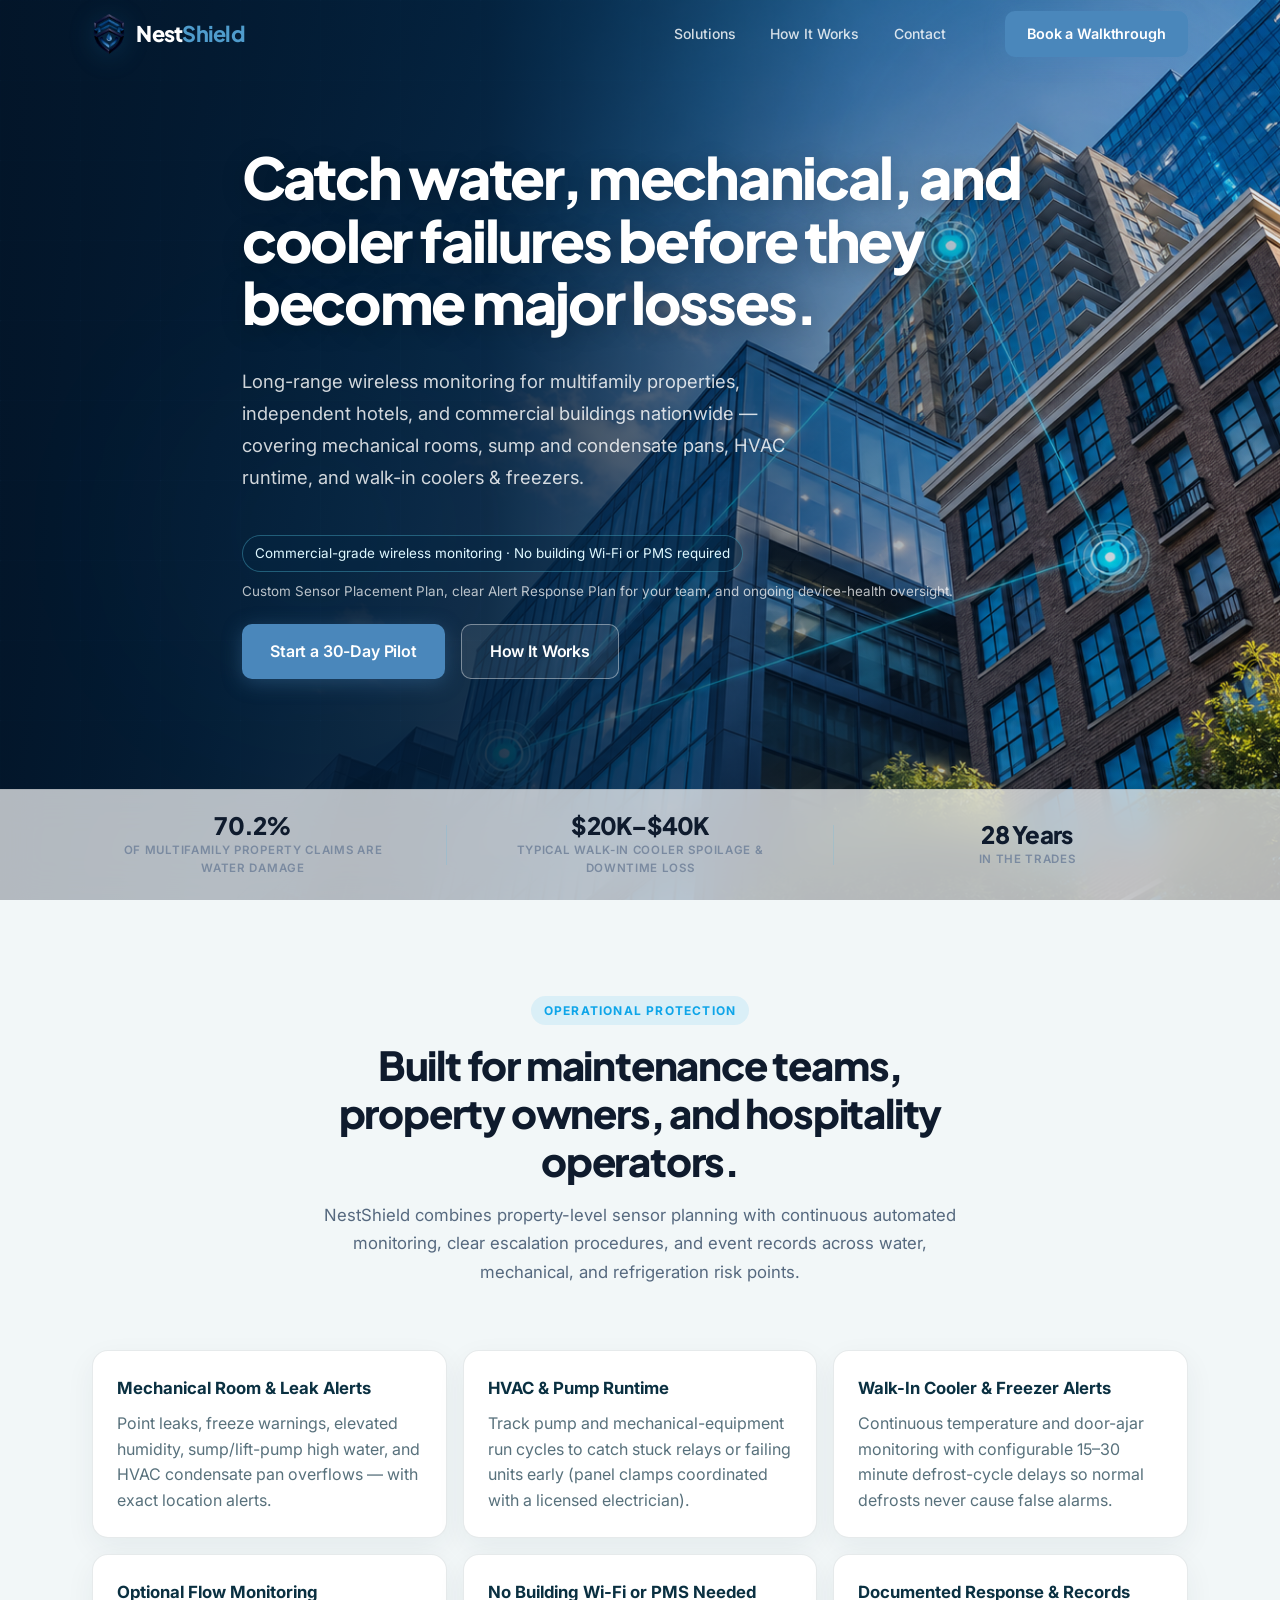
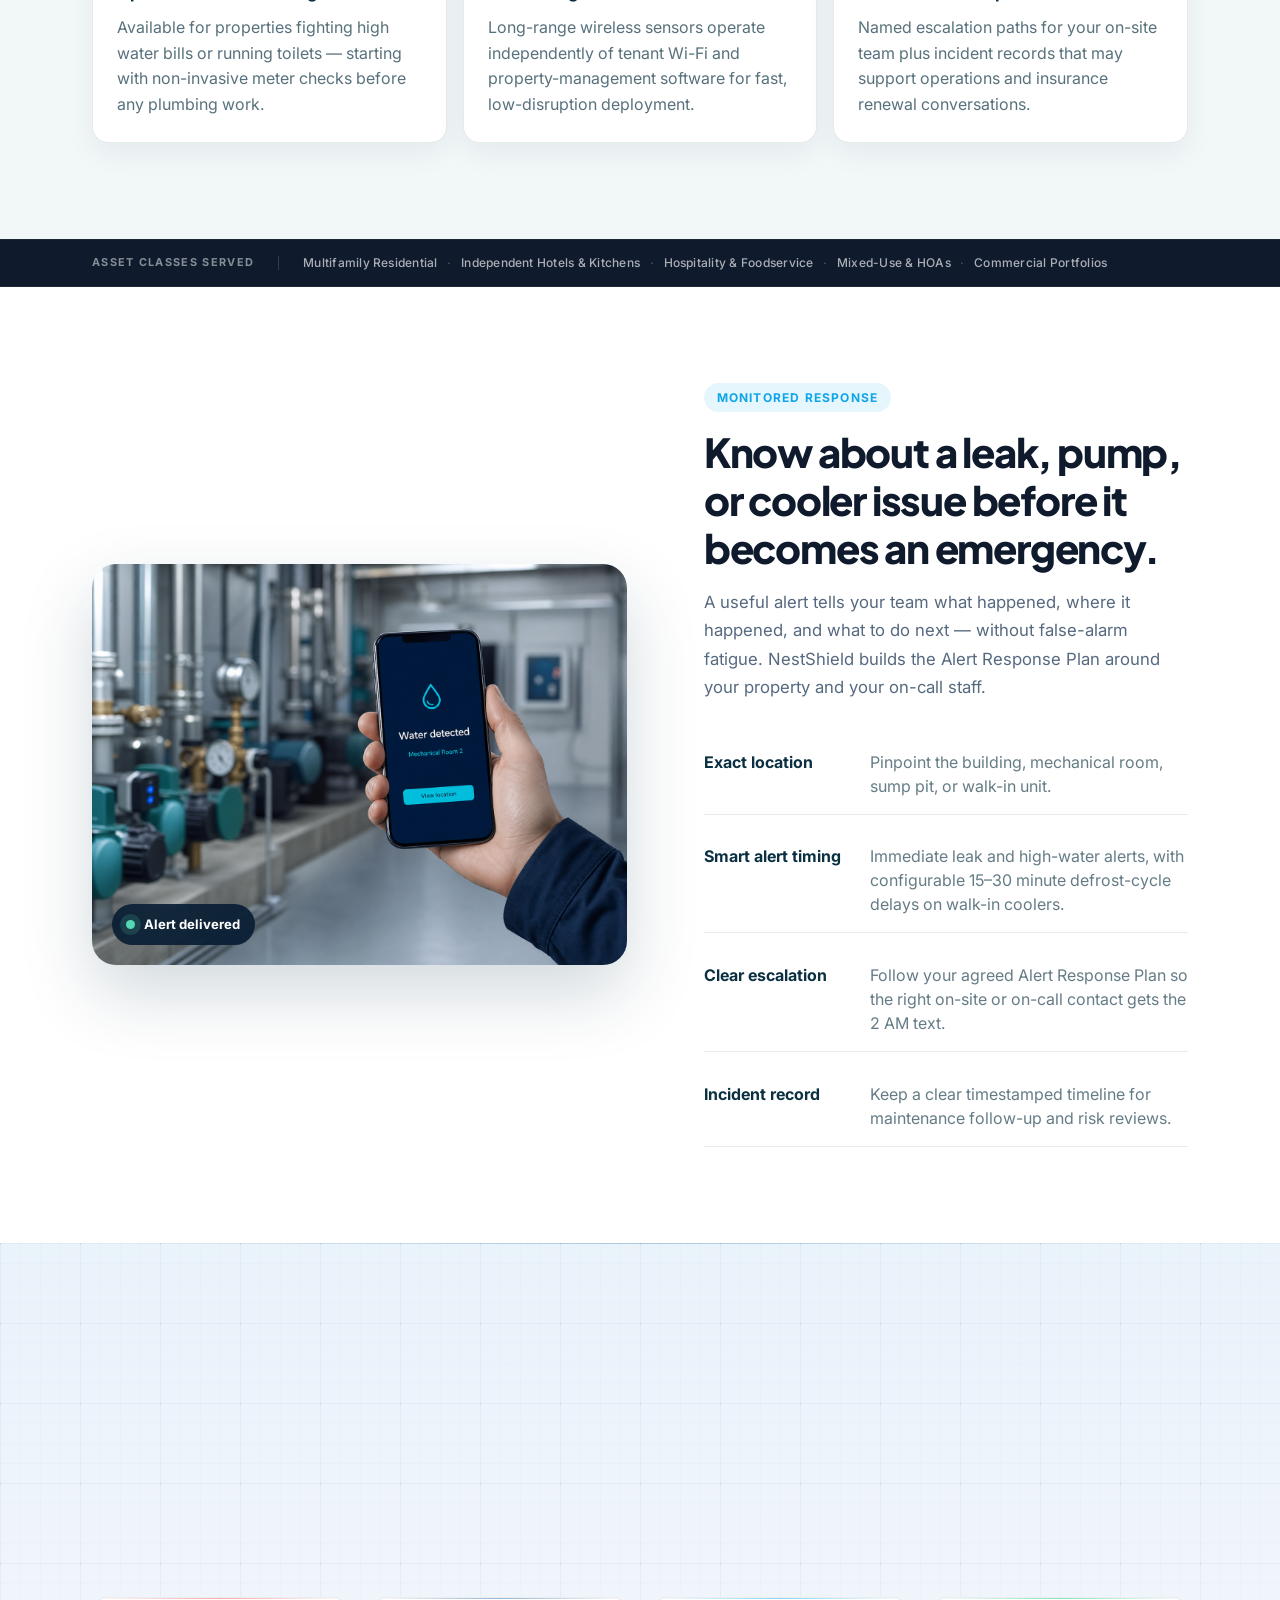
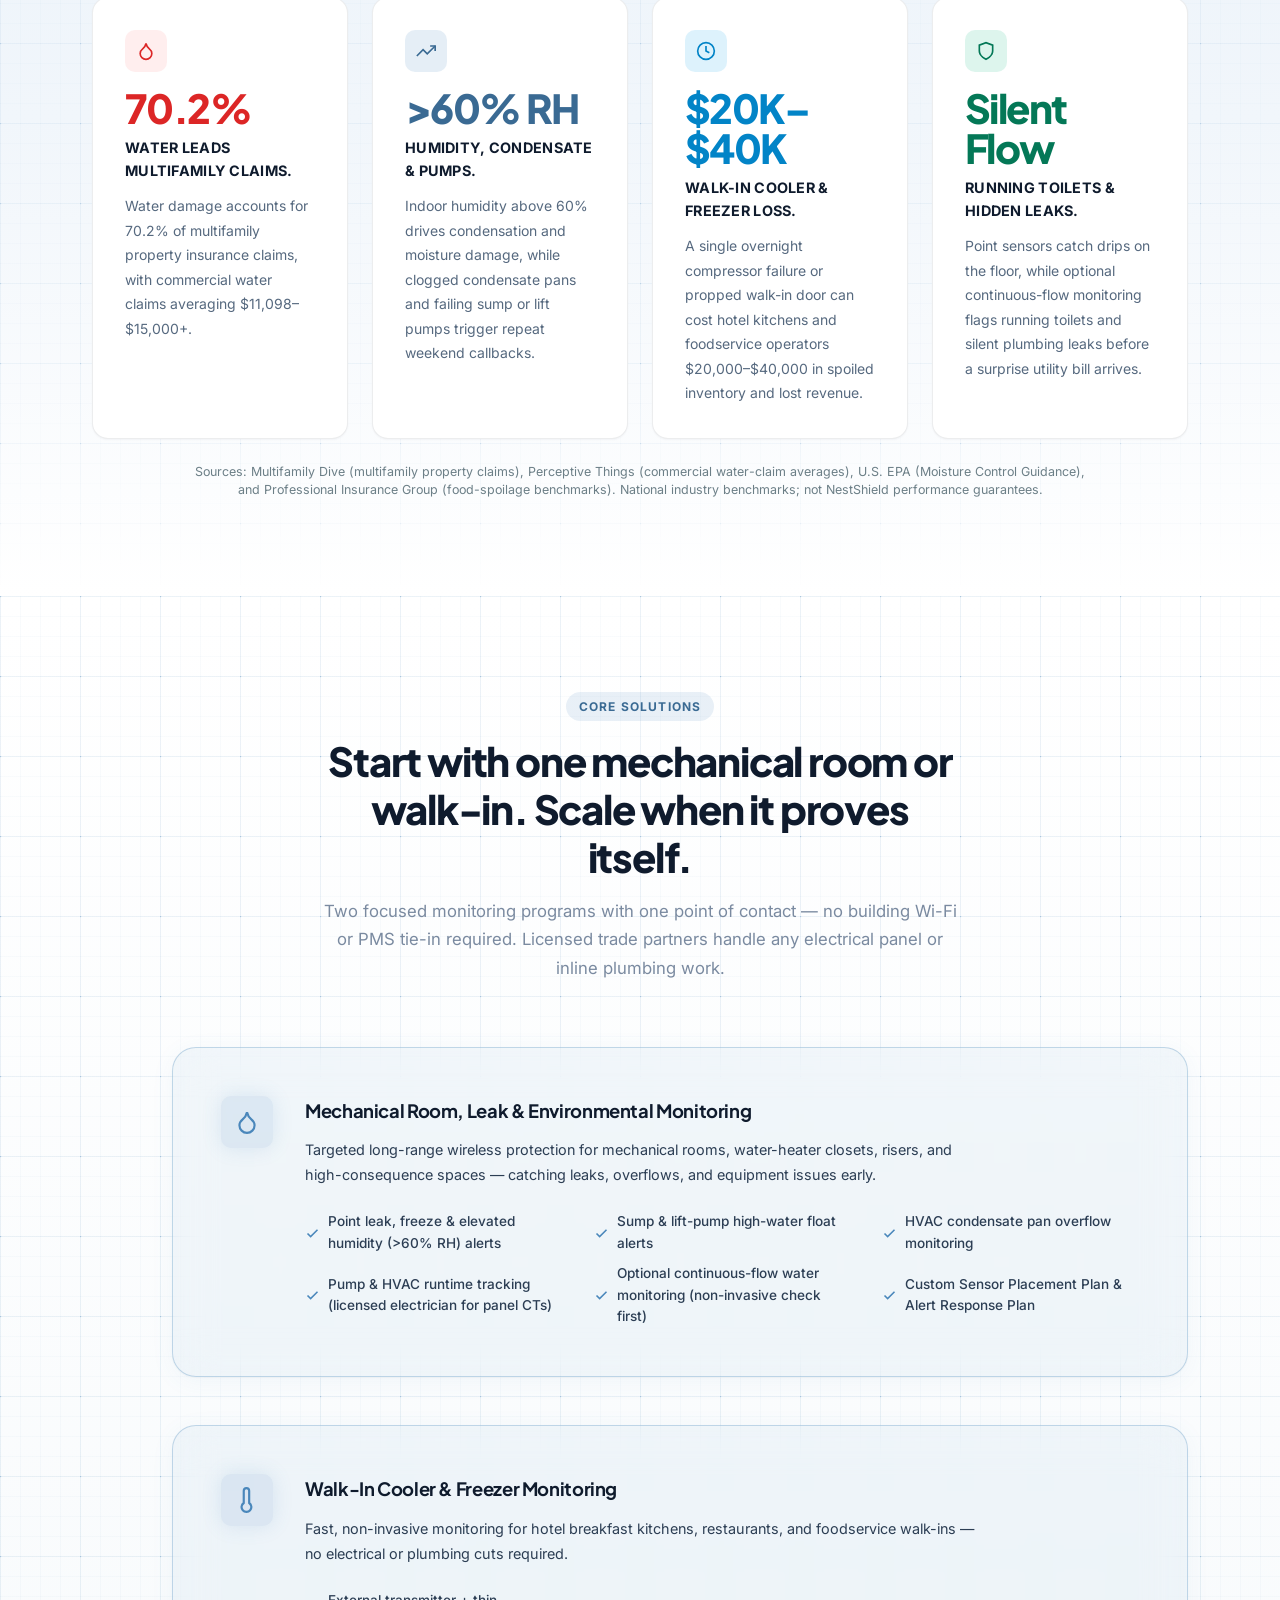
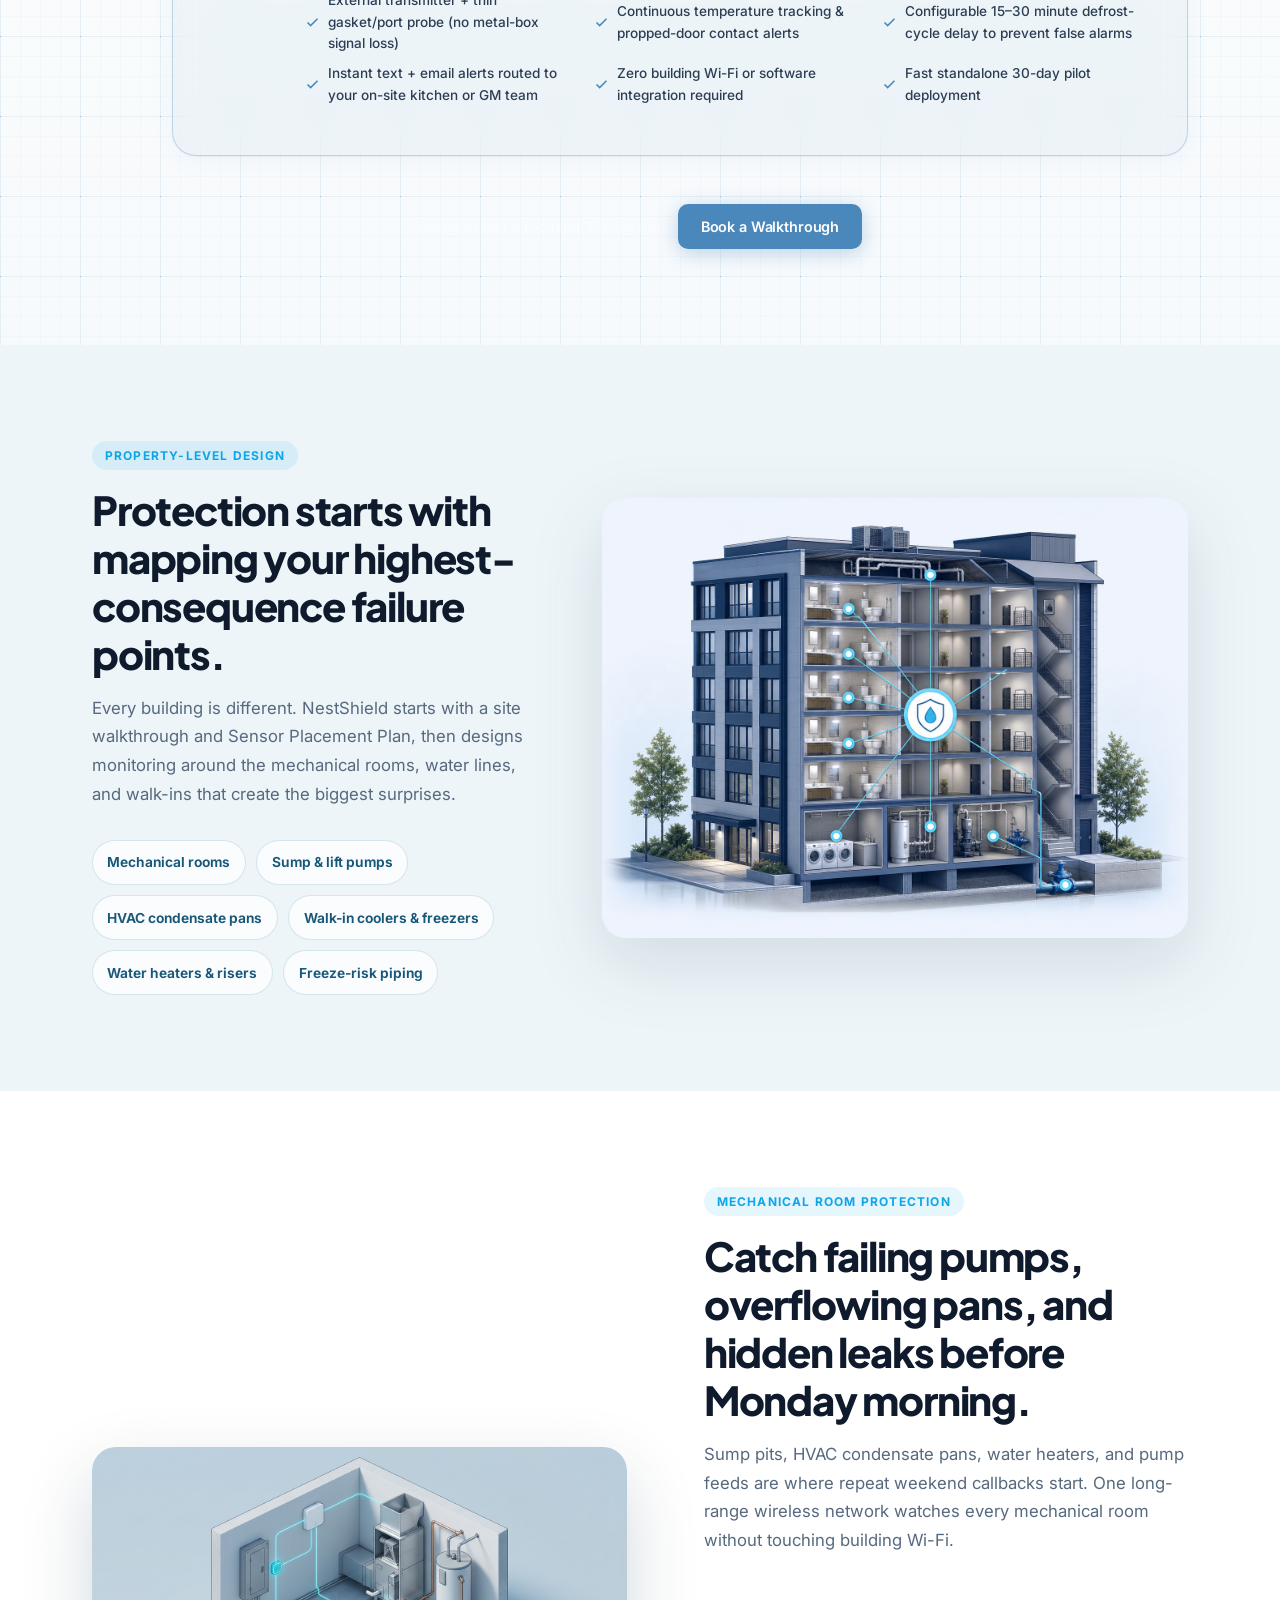
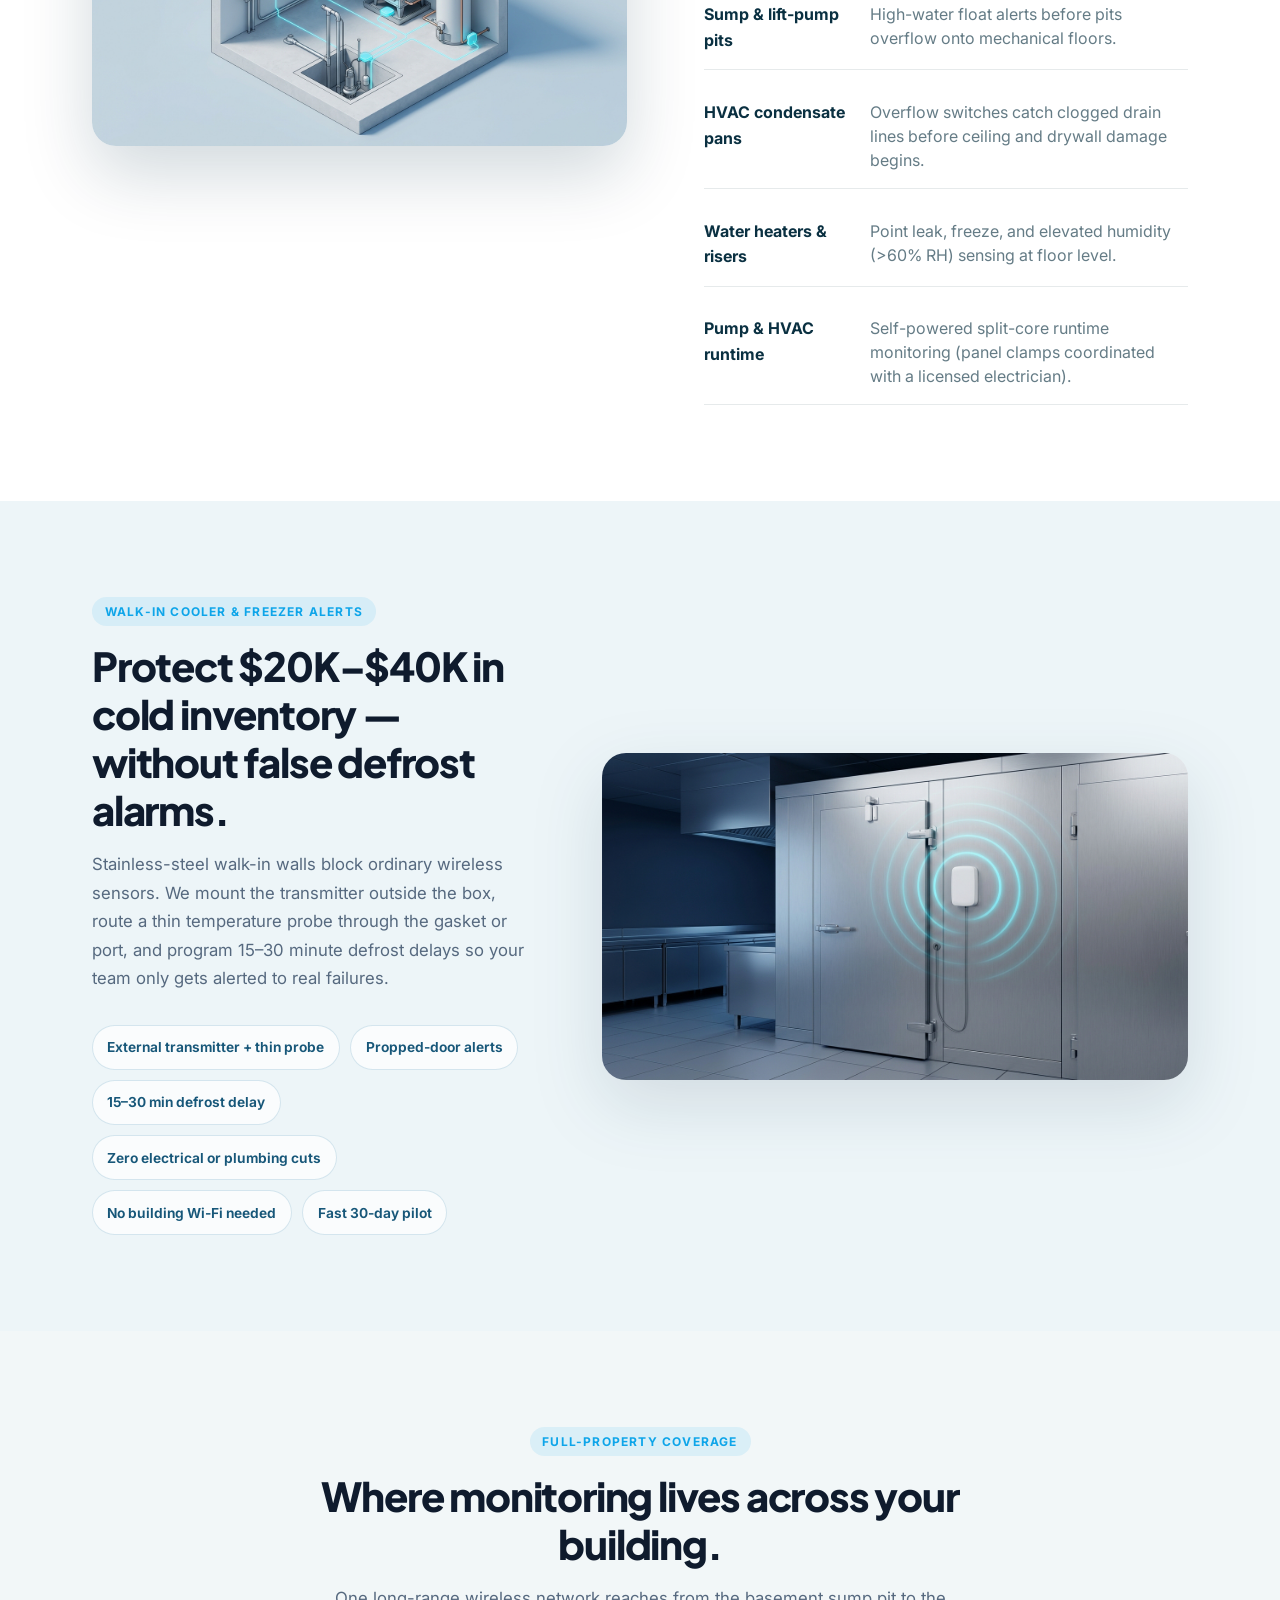
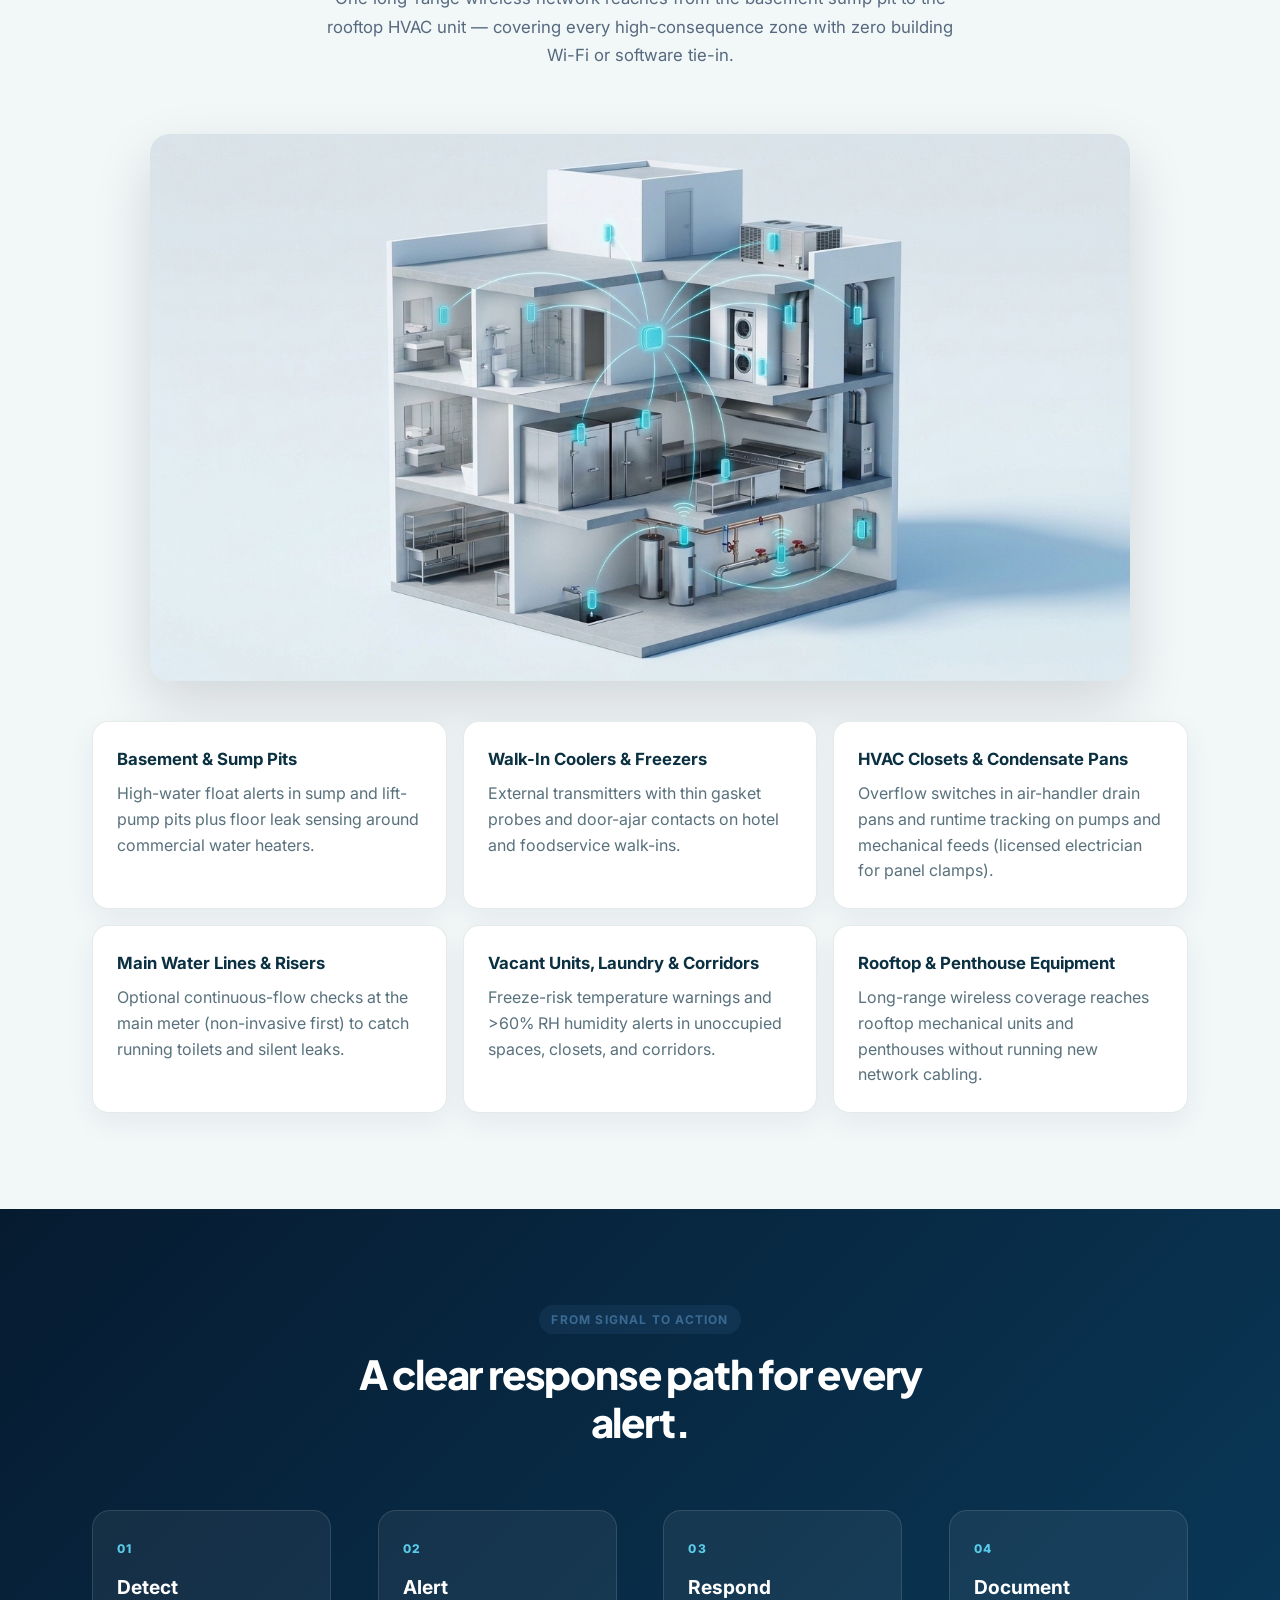
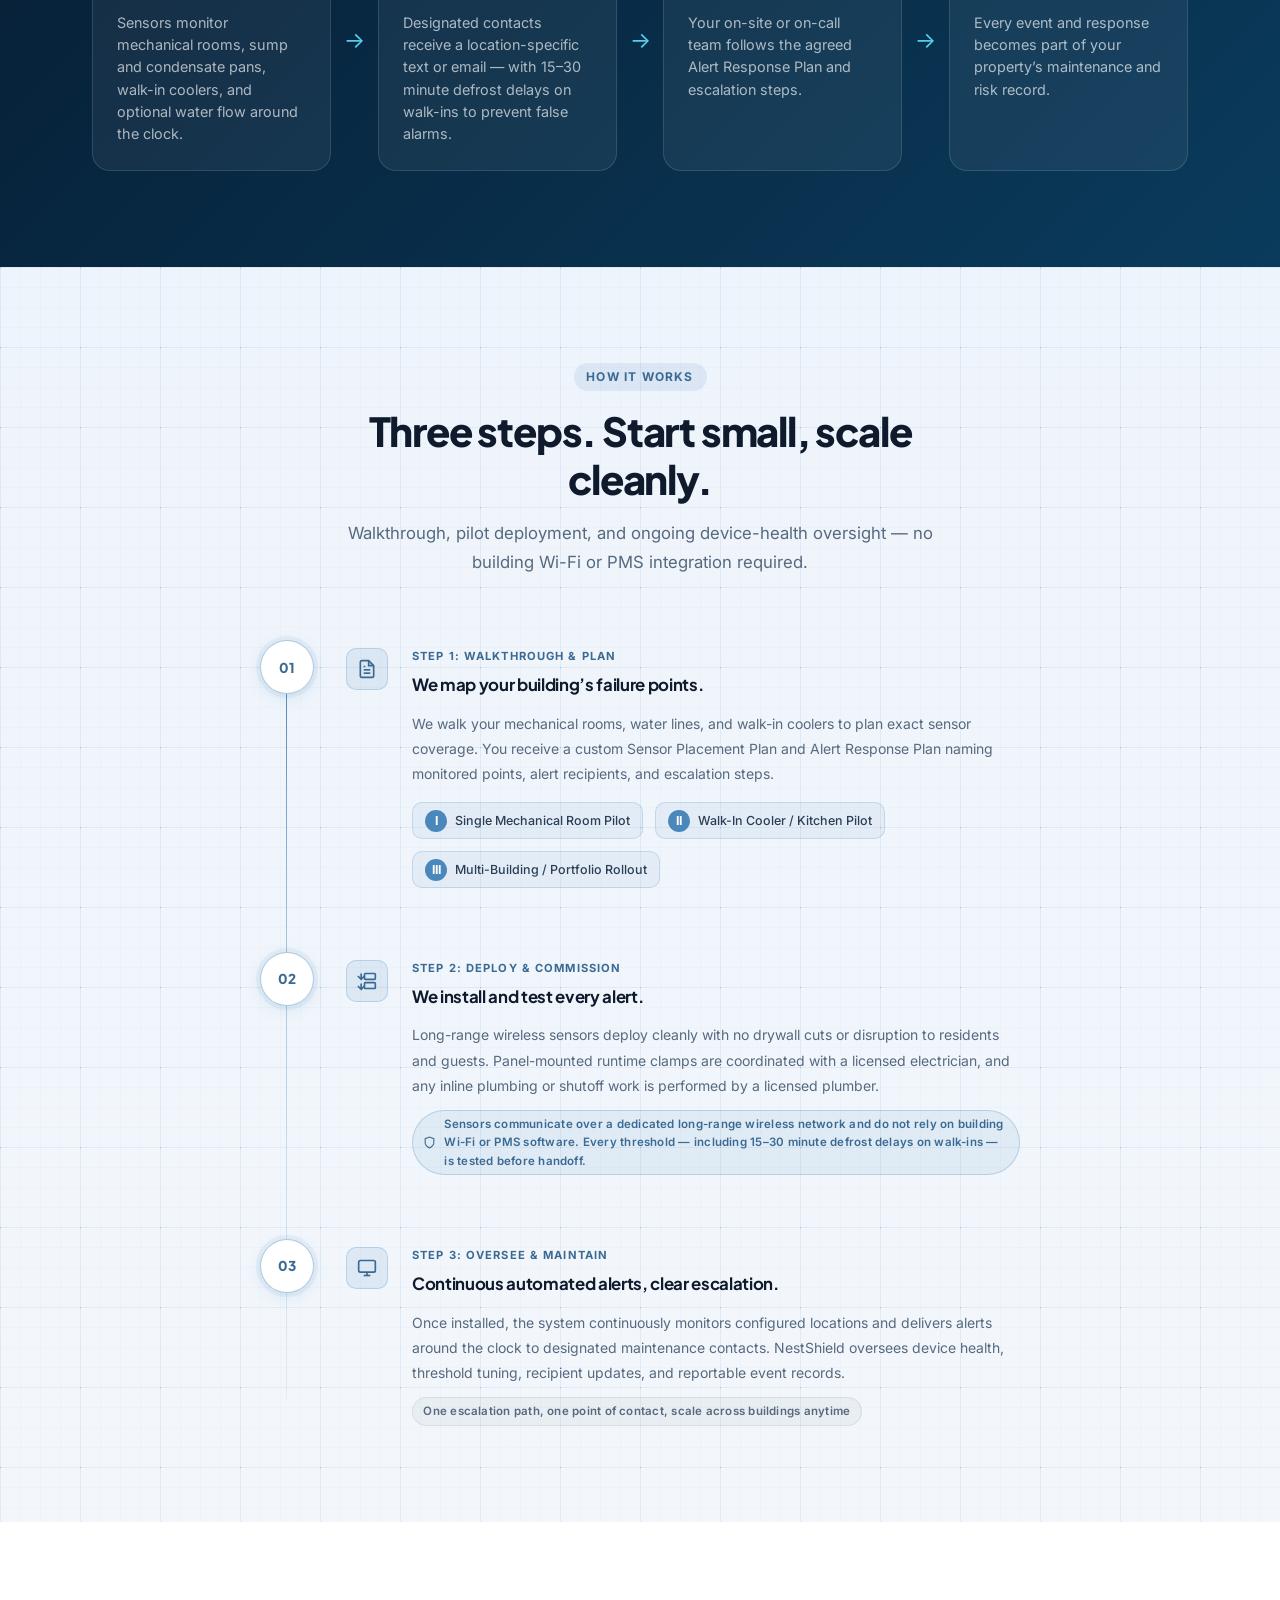
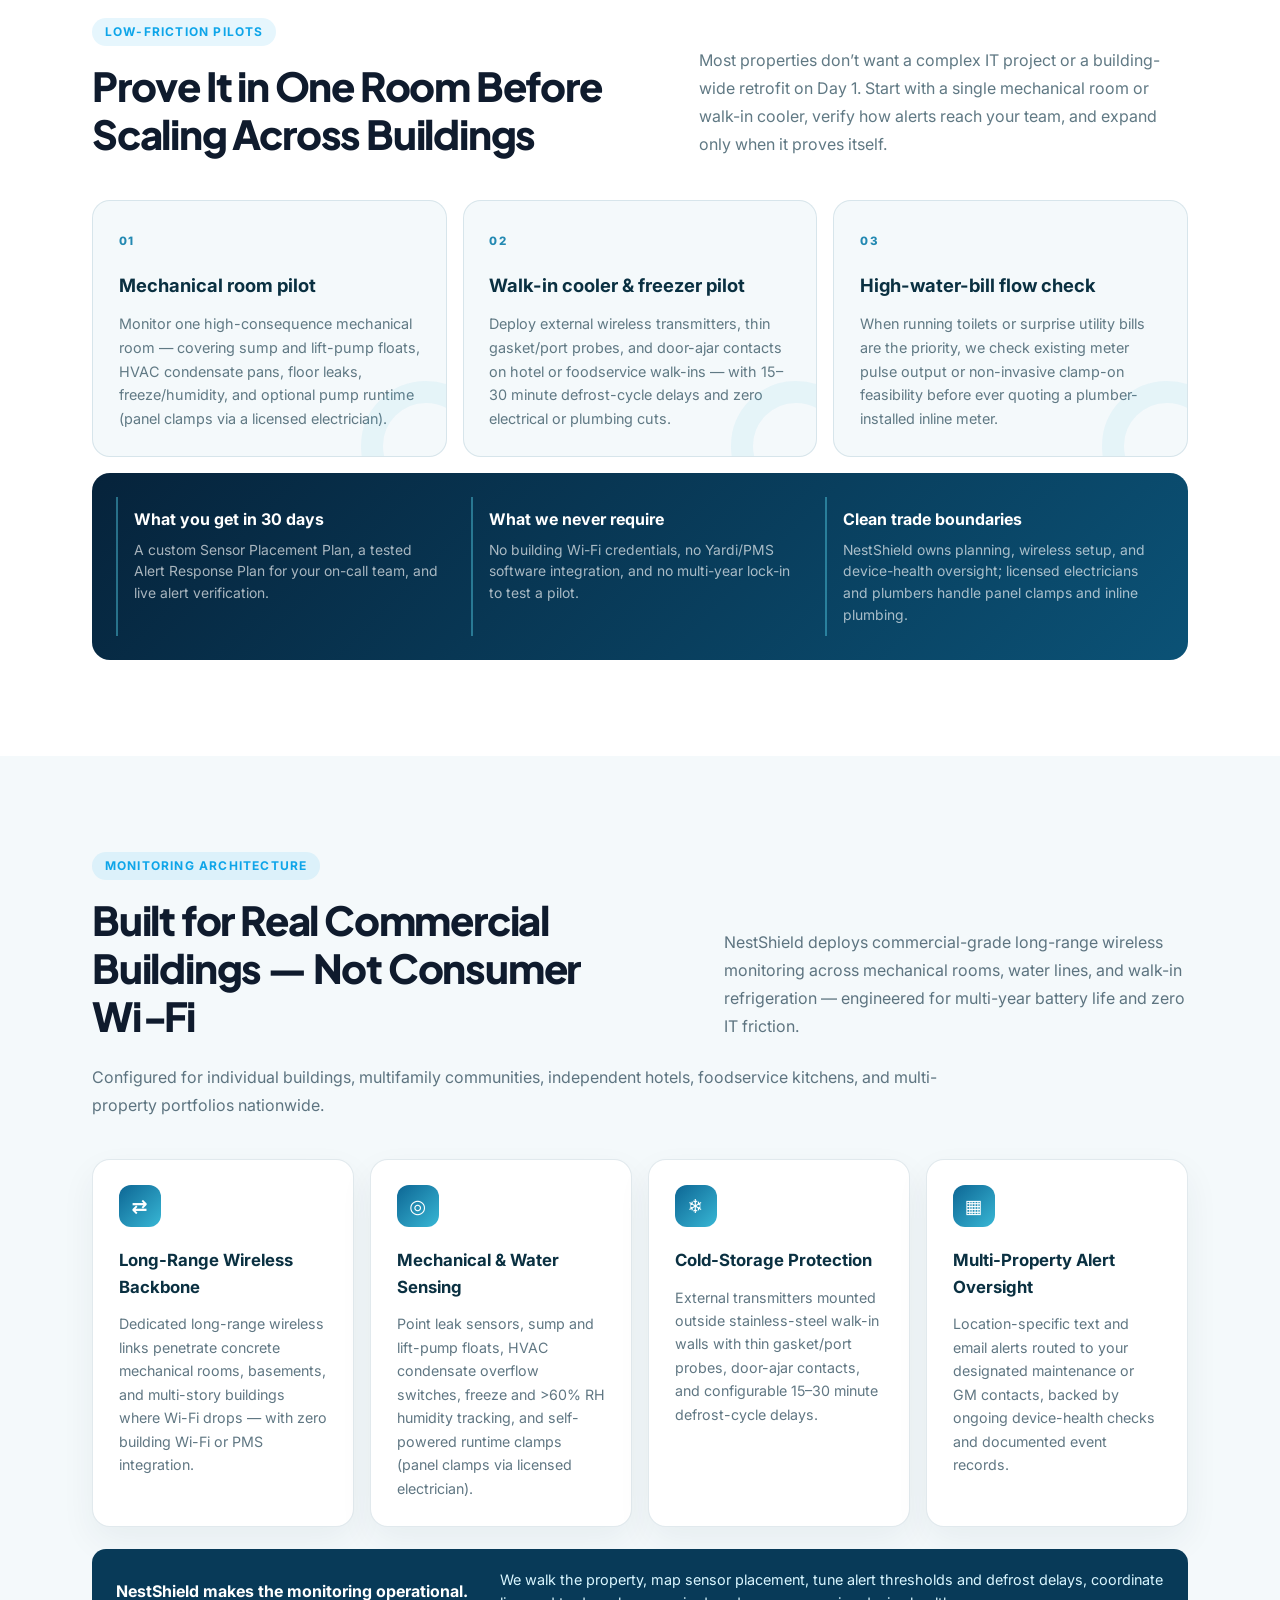
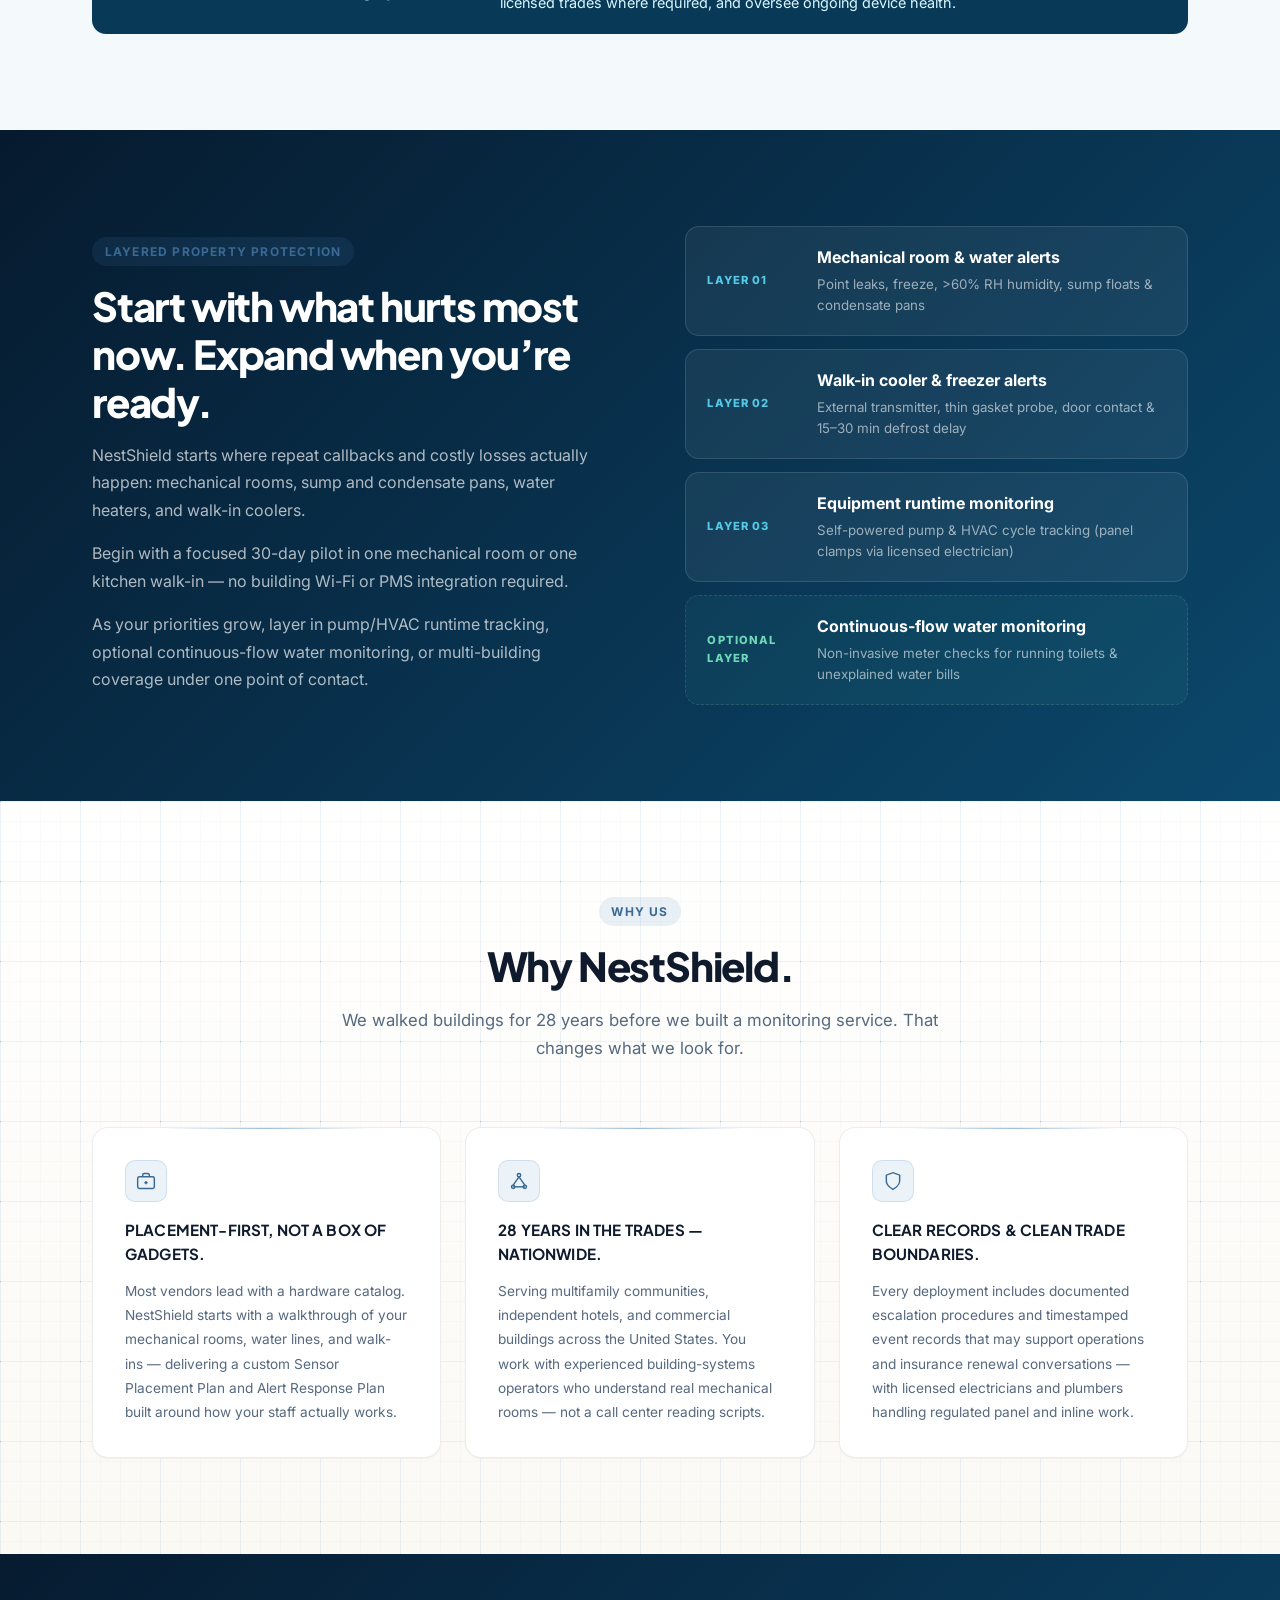
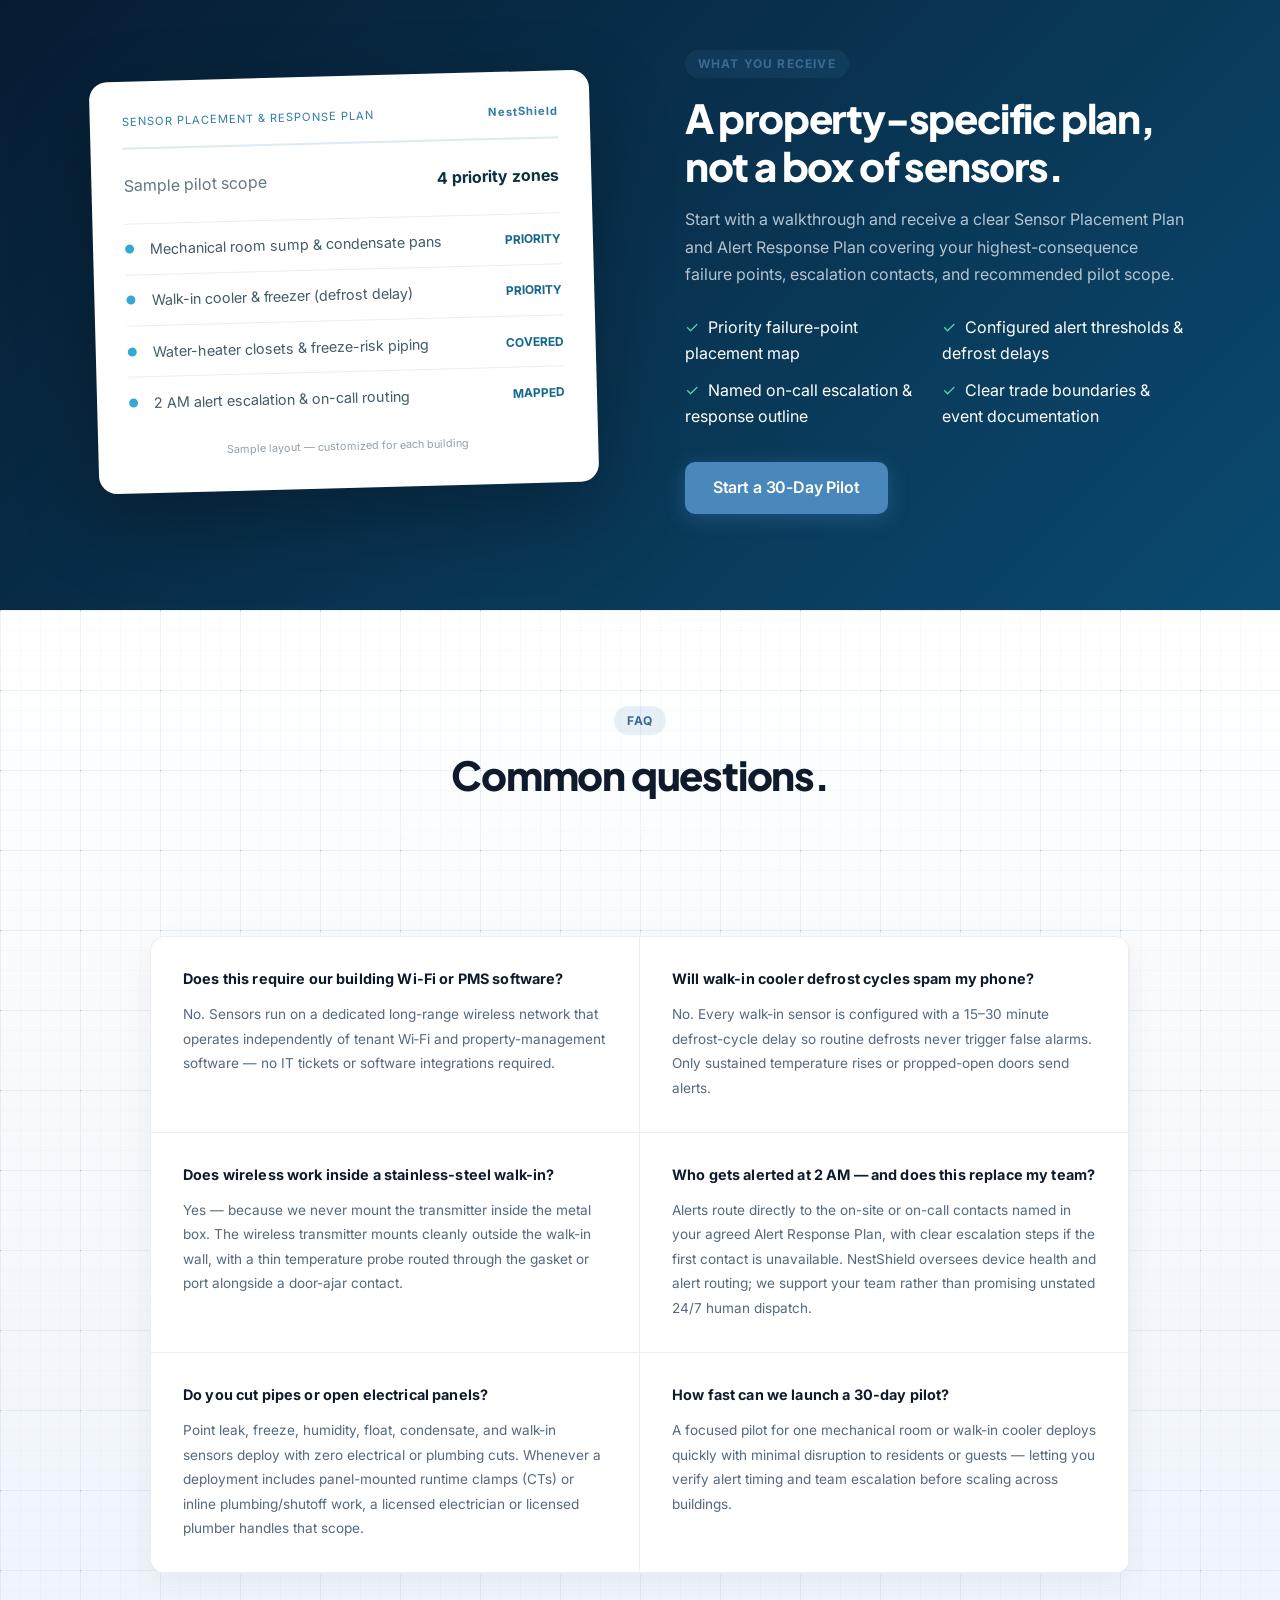
==== commit 87a101e8: "Step 13: Remove unpublished Blind Spot newsletter section" ====
--- a/index.html
+++ b/index.html
@@ -689,28 +689,6 @@
     </section>
 
     <!-- ============================================================
-         NEWSLETTER SIGNUP: The Blind Spot
-    ============================================================ -->
-    <section class="section section-newsletter" id="newsletter">
-      <div class="container">
-        <div class="newsletter-wrapper reveal">
-          <span class="section-tag section-tag-light">Stay Informed</span>
-          <h2 class="section-title text-white">The Blind Spot newsletter.</h2>
-          <p class="newsletter-sub">
-            Monthly water, mechanical, and cold-storage intel for commercial property and hospitality operators. Real loss post-mortems, practical monitoring tactics, and what&rsquo;s moving in property insurance. 5-minute read. Zero fluff.
-          </p>
-
-          <!-- Beehiiv subscribe form: The Blind Spot (form 0ebd3b2e-8dbe-4bb5-9077-8e5b63c9670a) -->
-          <div class="beehiiv-embed-wrap">
-            <script async src="https://subscribe-forms.beehiiv.com/v3/loader.js" data-beehiiv-form="0ebd3b2e-8dbe-4bb5-9077-8e5b63c9670a"></script>
-            <script type="text/javascript" async src="https://subscribe-forms.beehiiv.com/attribution.js"></script>
-          </div>
-          <p class="newsletter-fineprint">No spam. Unsubscribe in one click.</p>
-        </div>
-      </div>
-    </section>
-
-    <!-- ============================================================
          CONTACT / CTA
     ============================================================ -->
     <section class="section section-cta" id="contact">
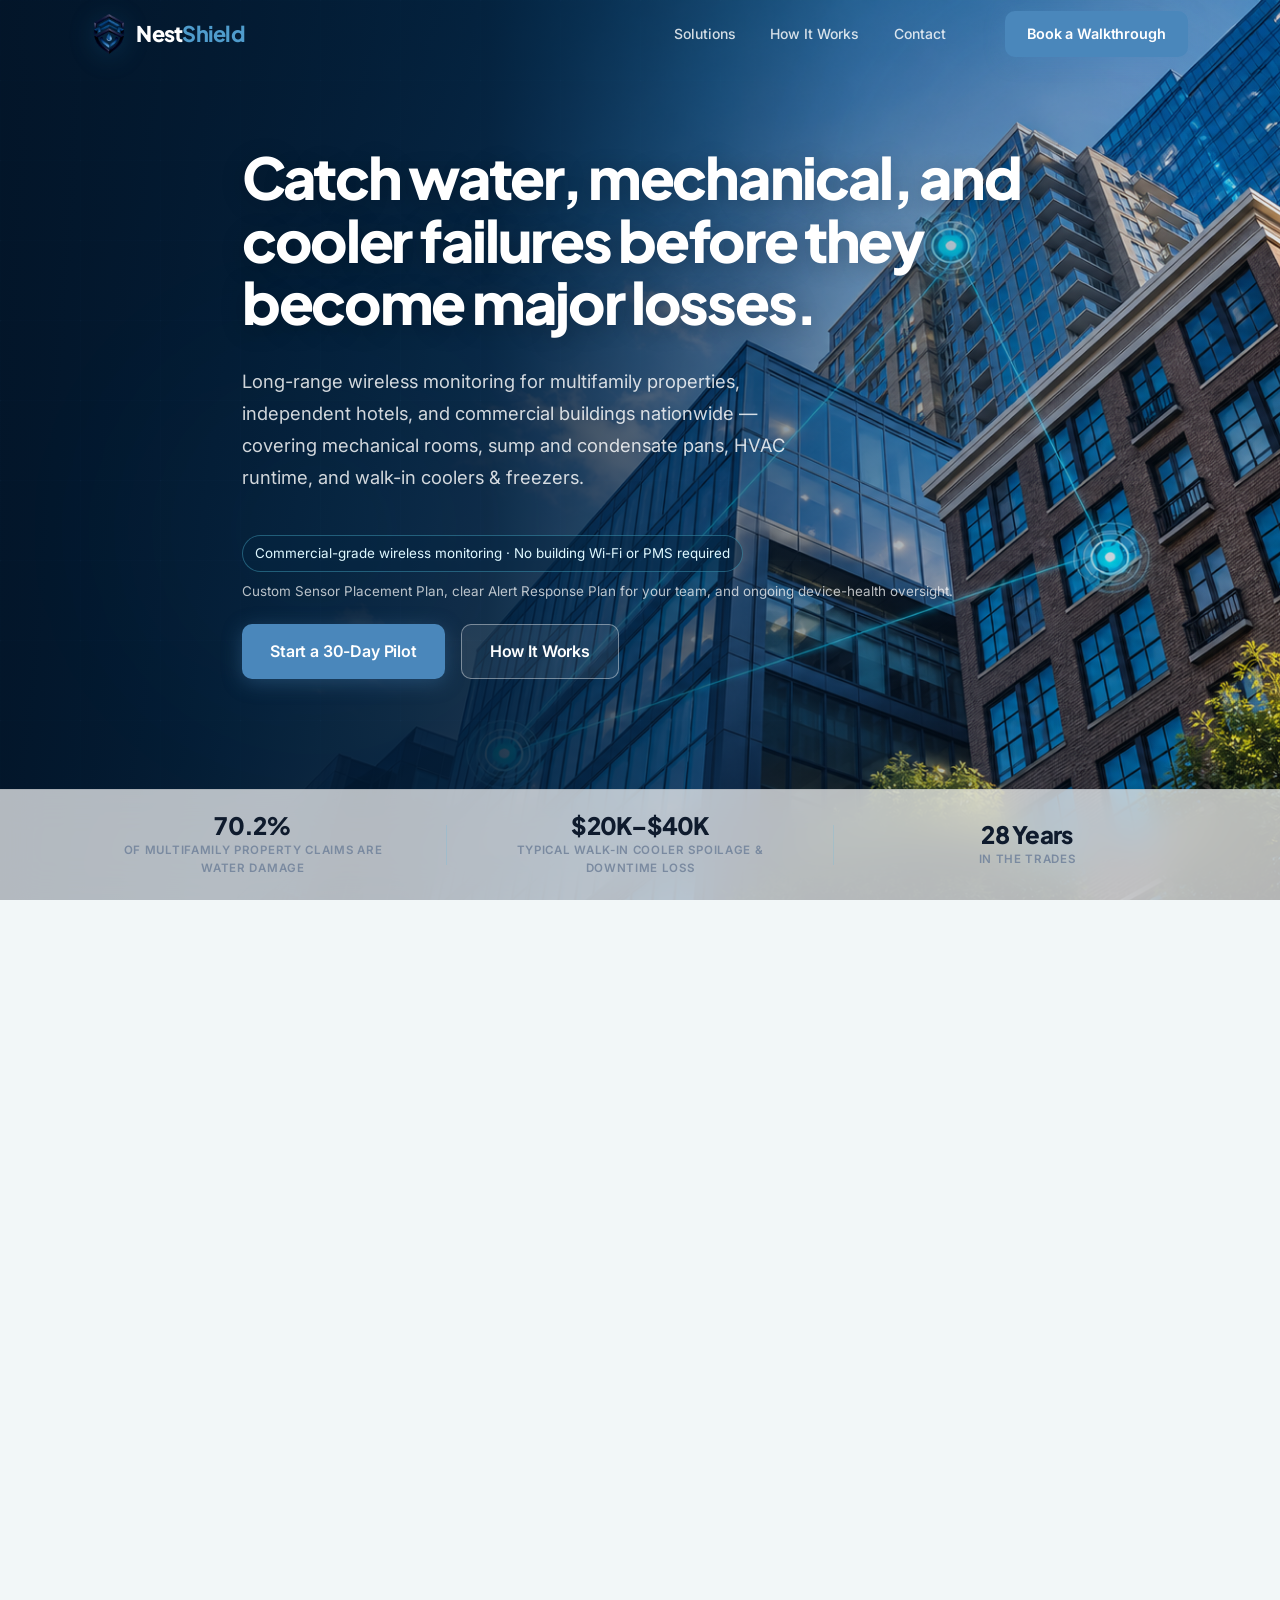
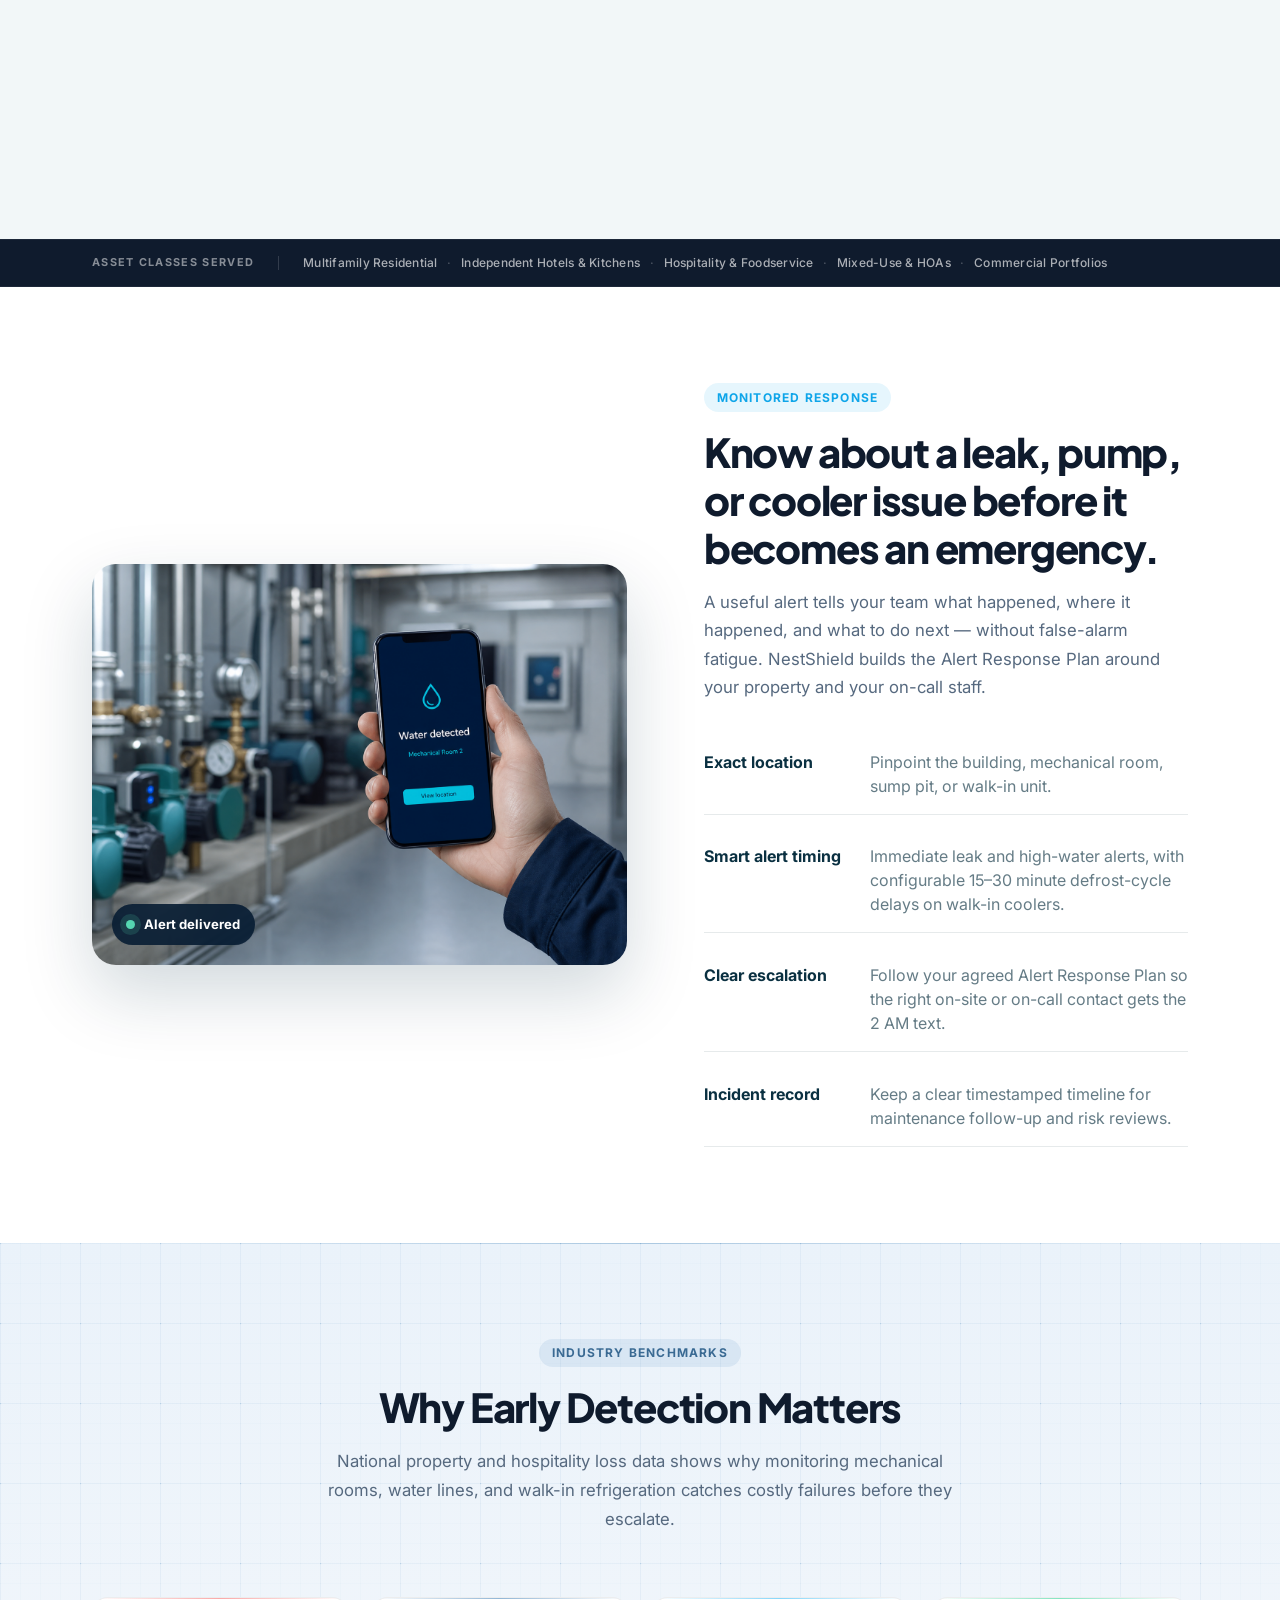
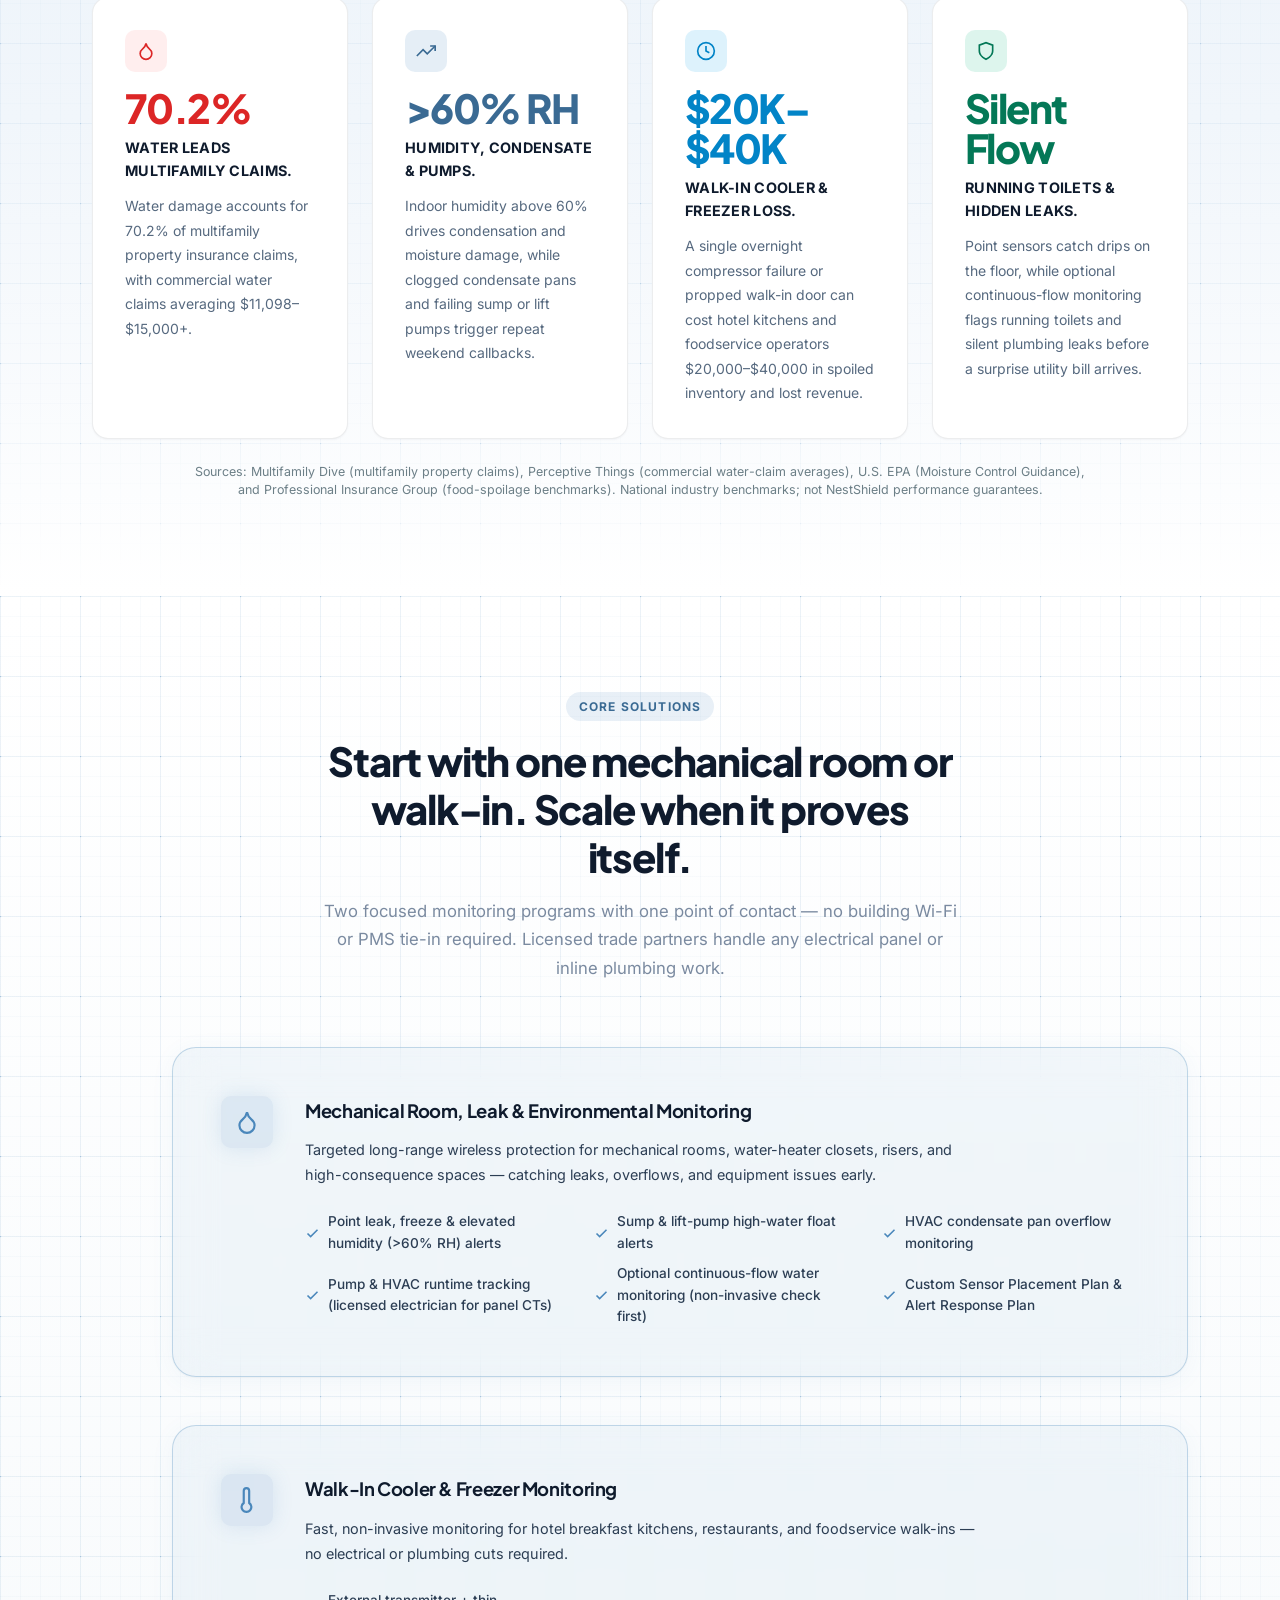
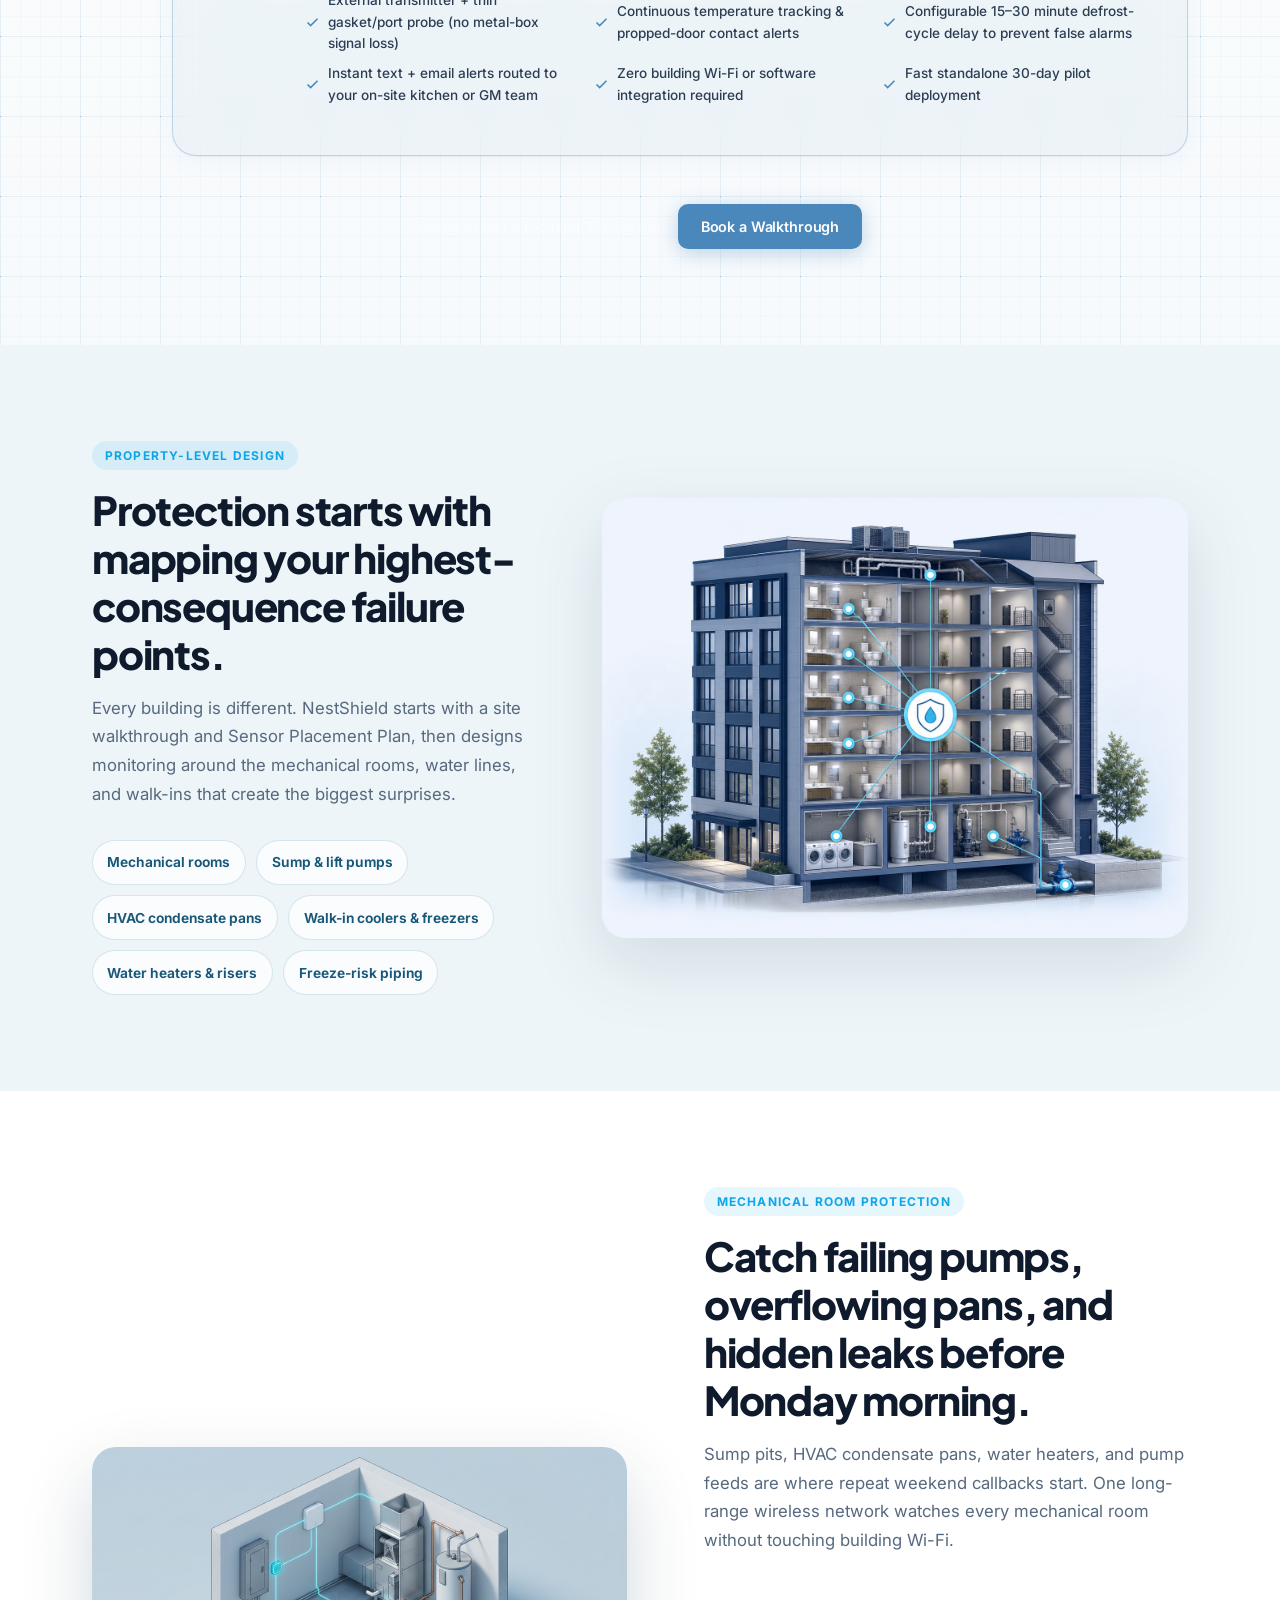
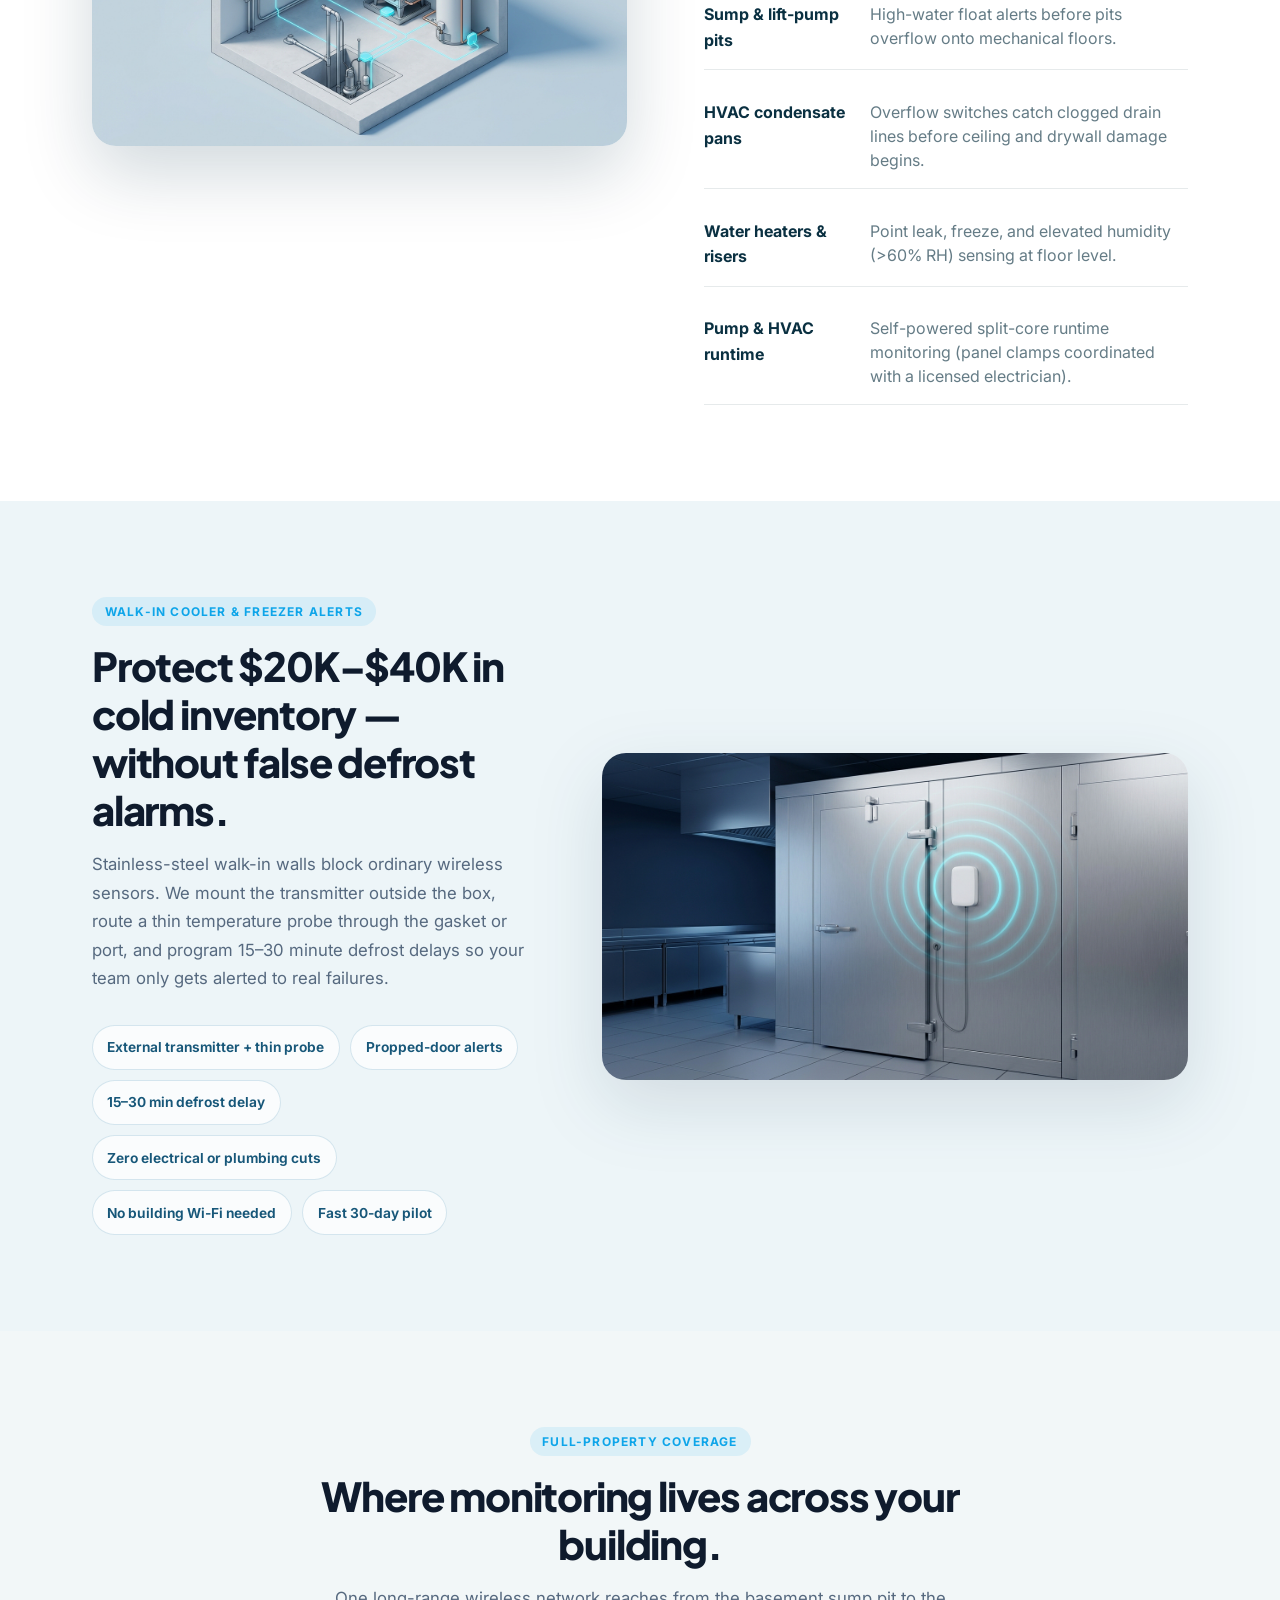
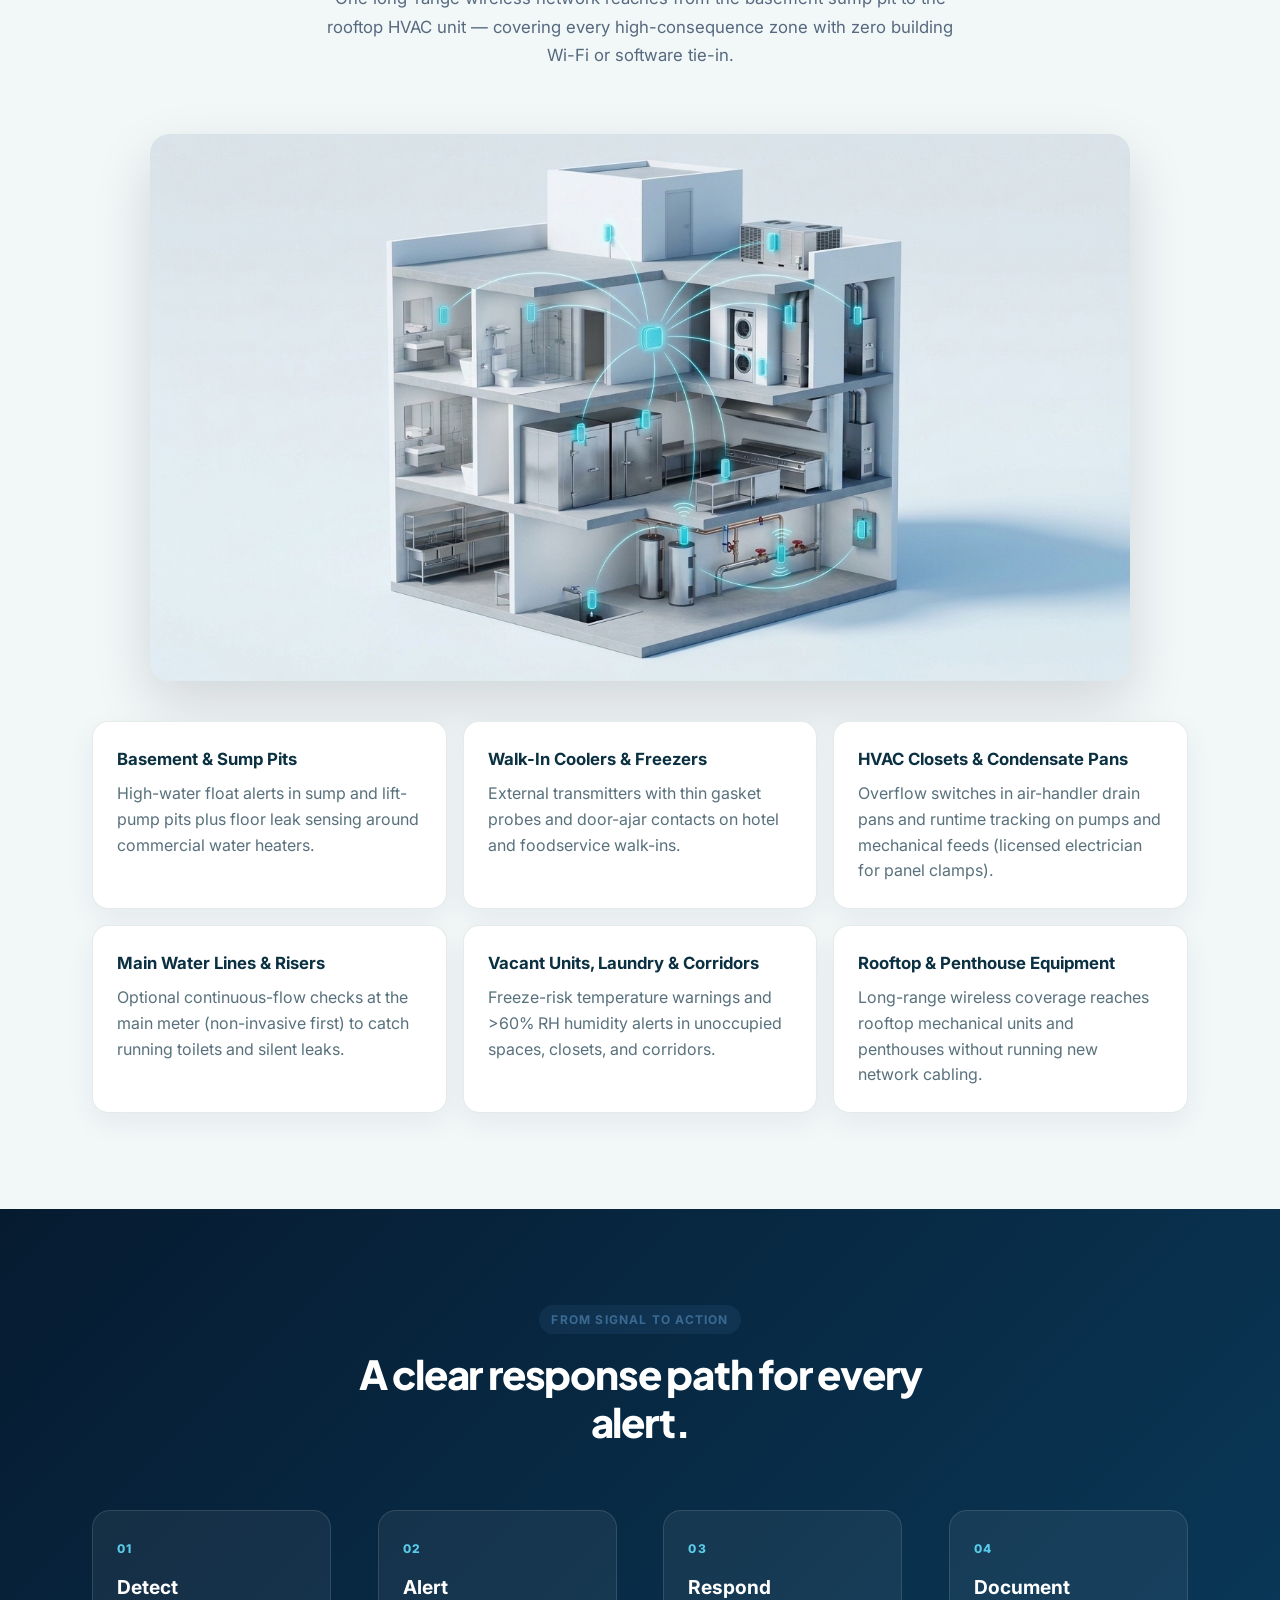
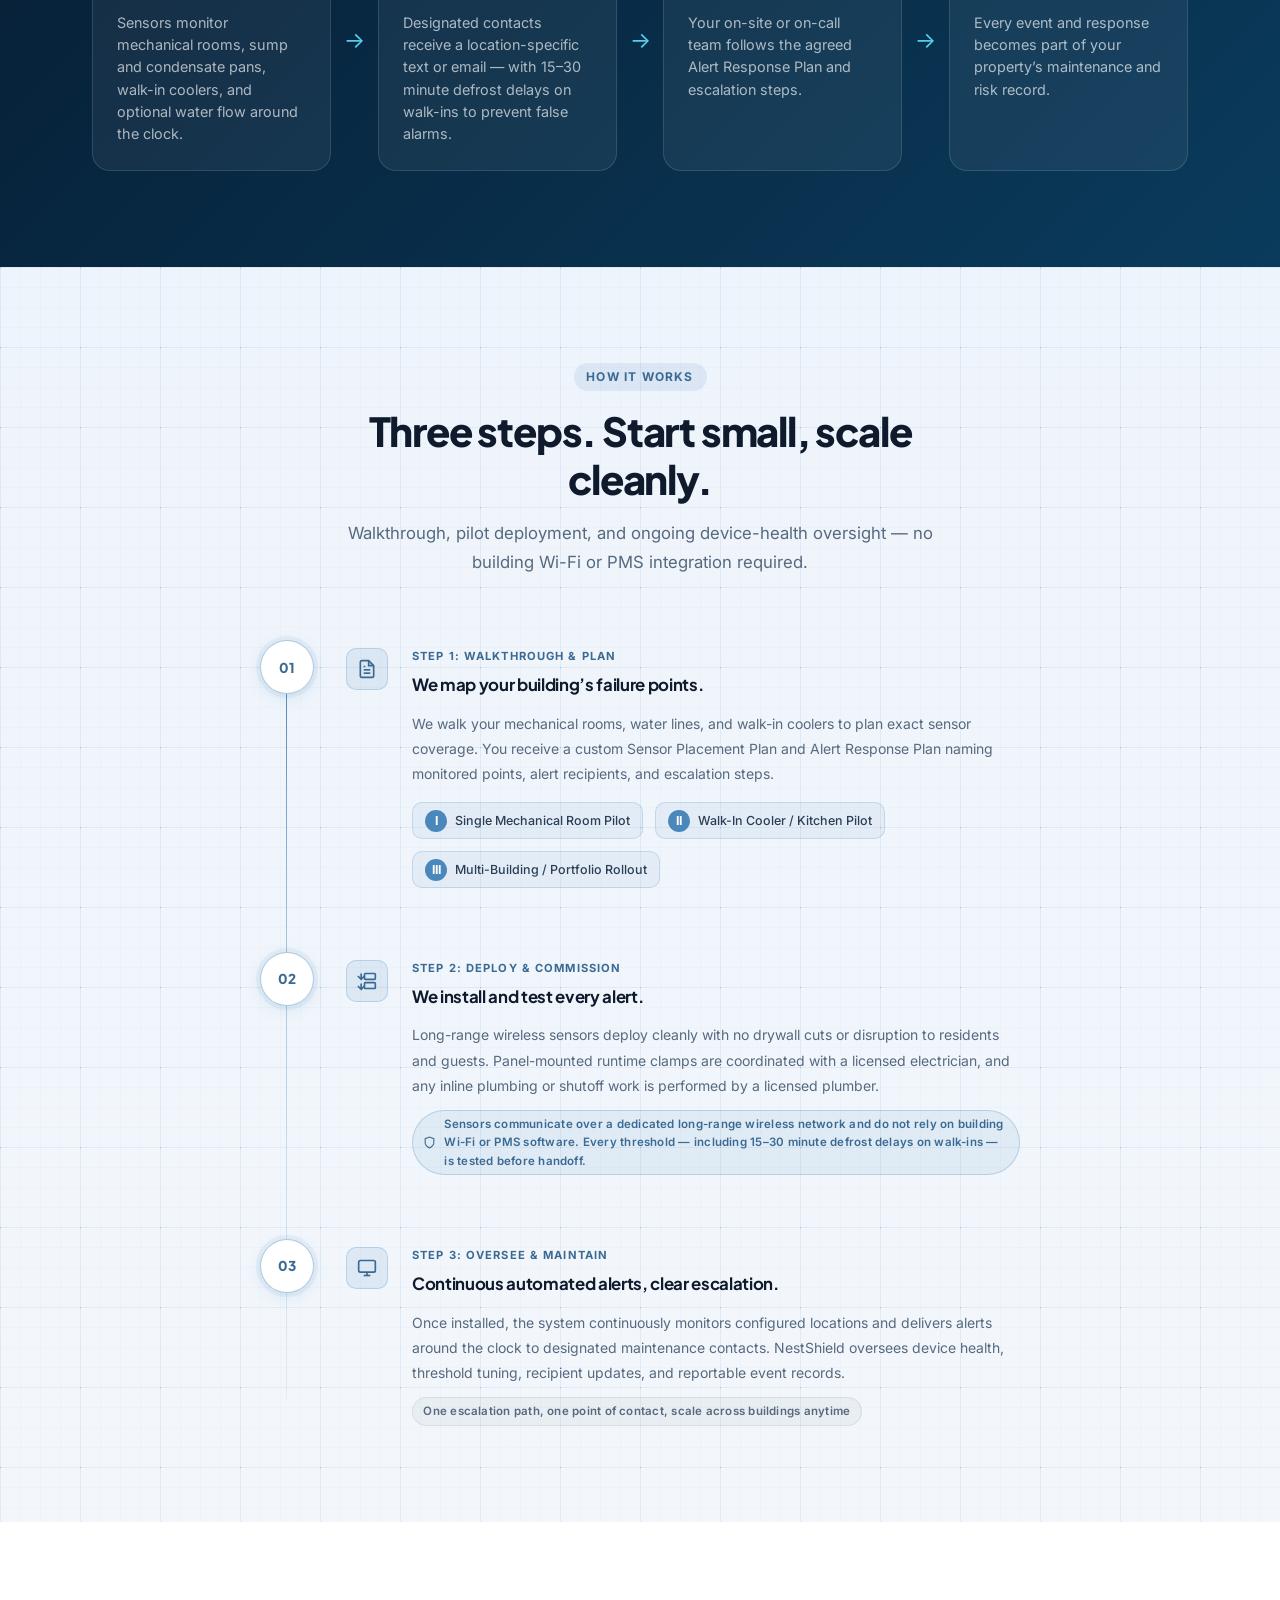
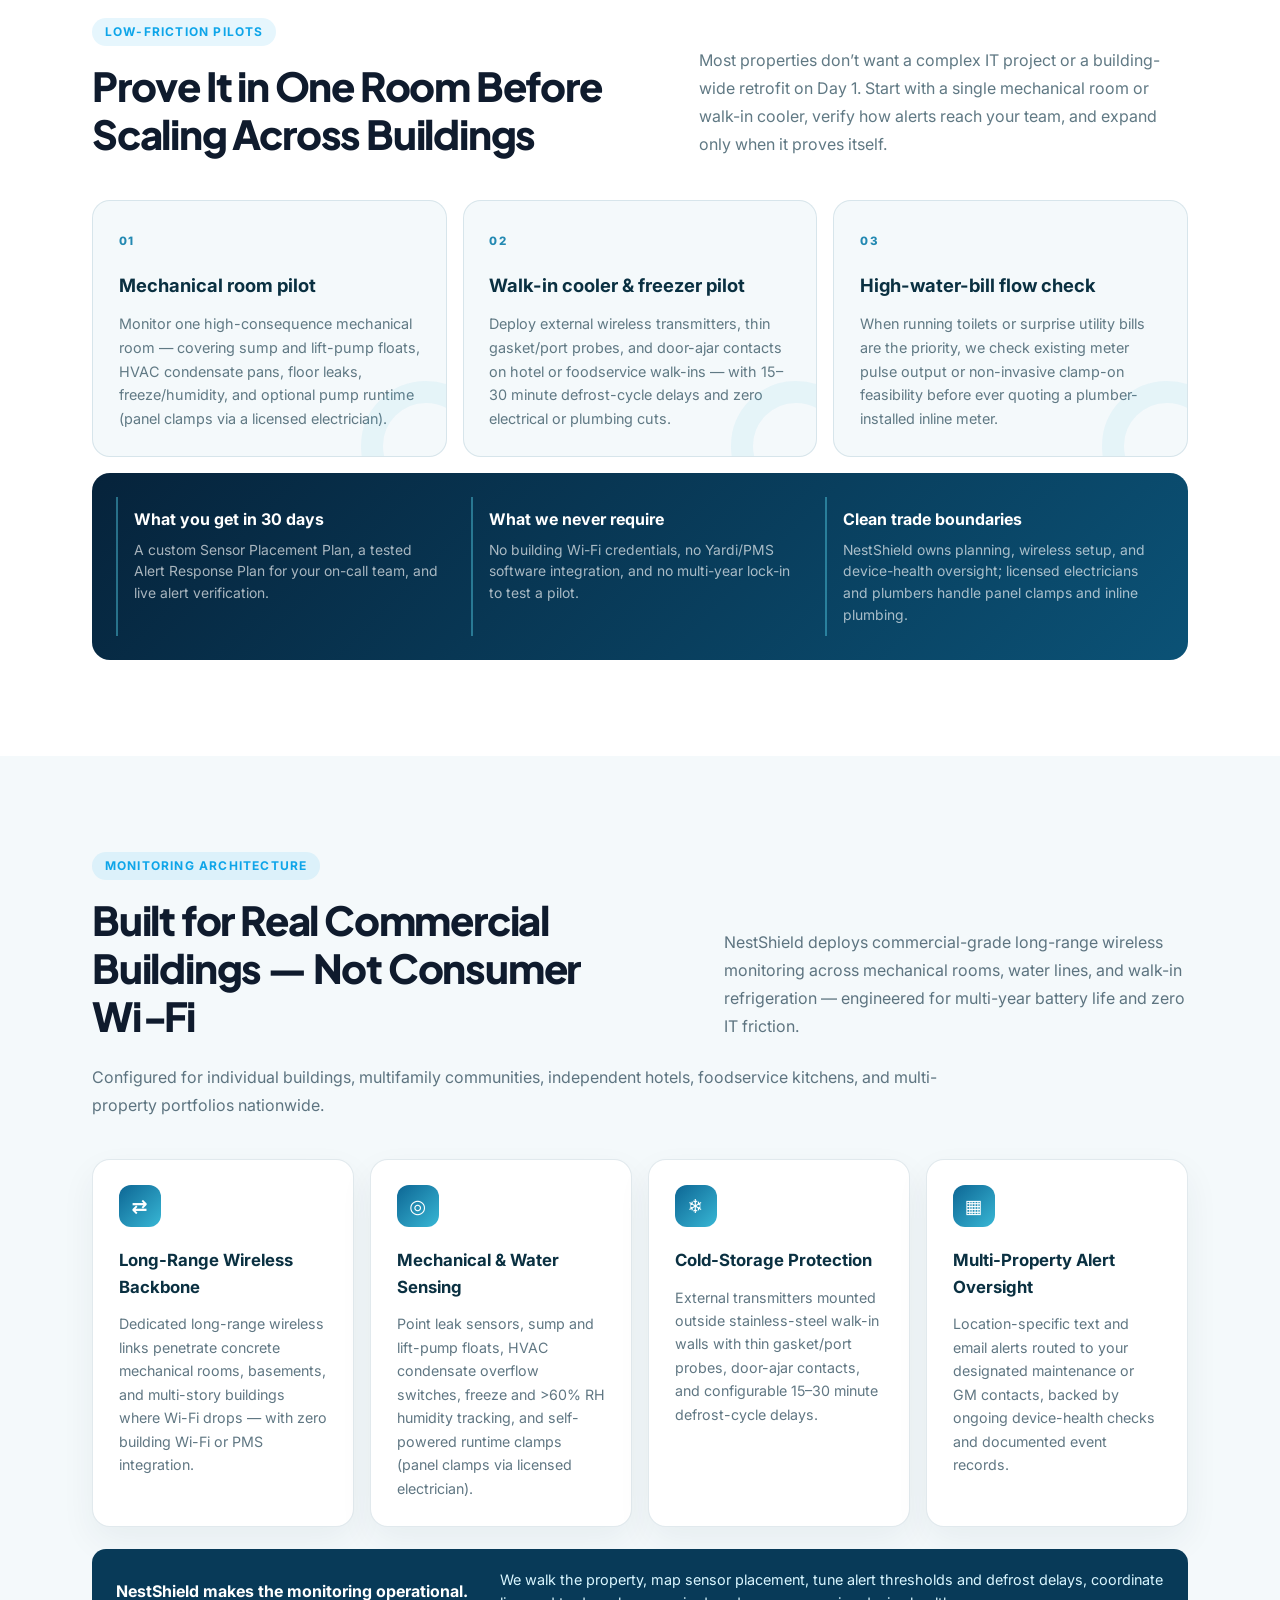
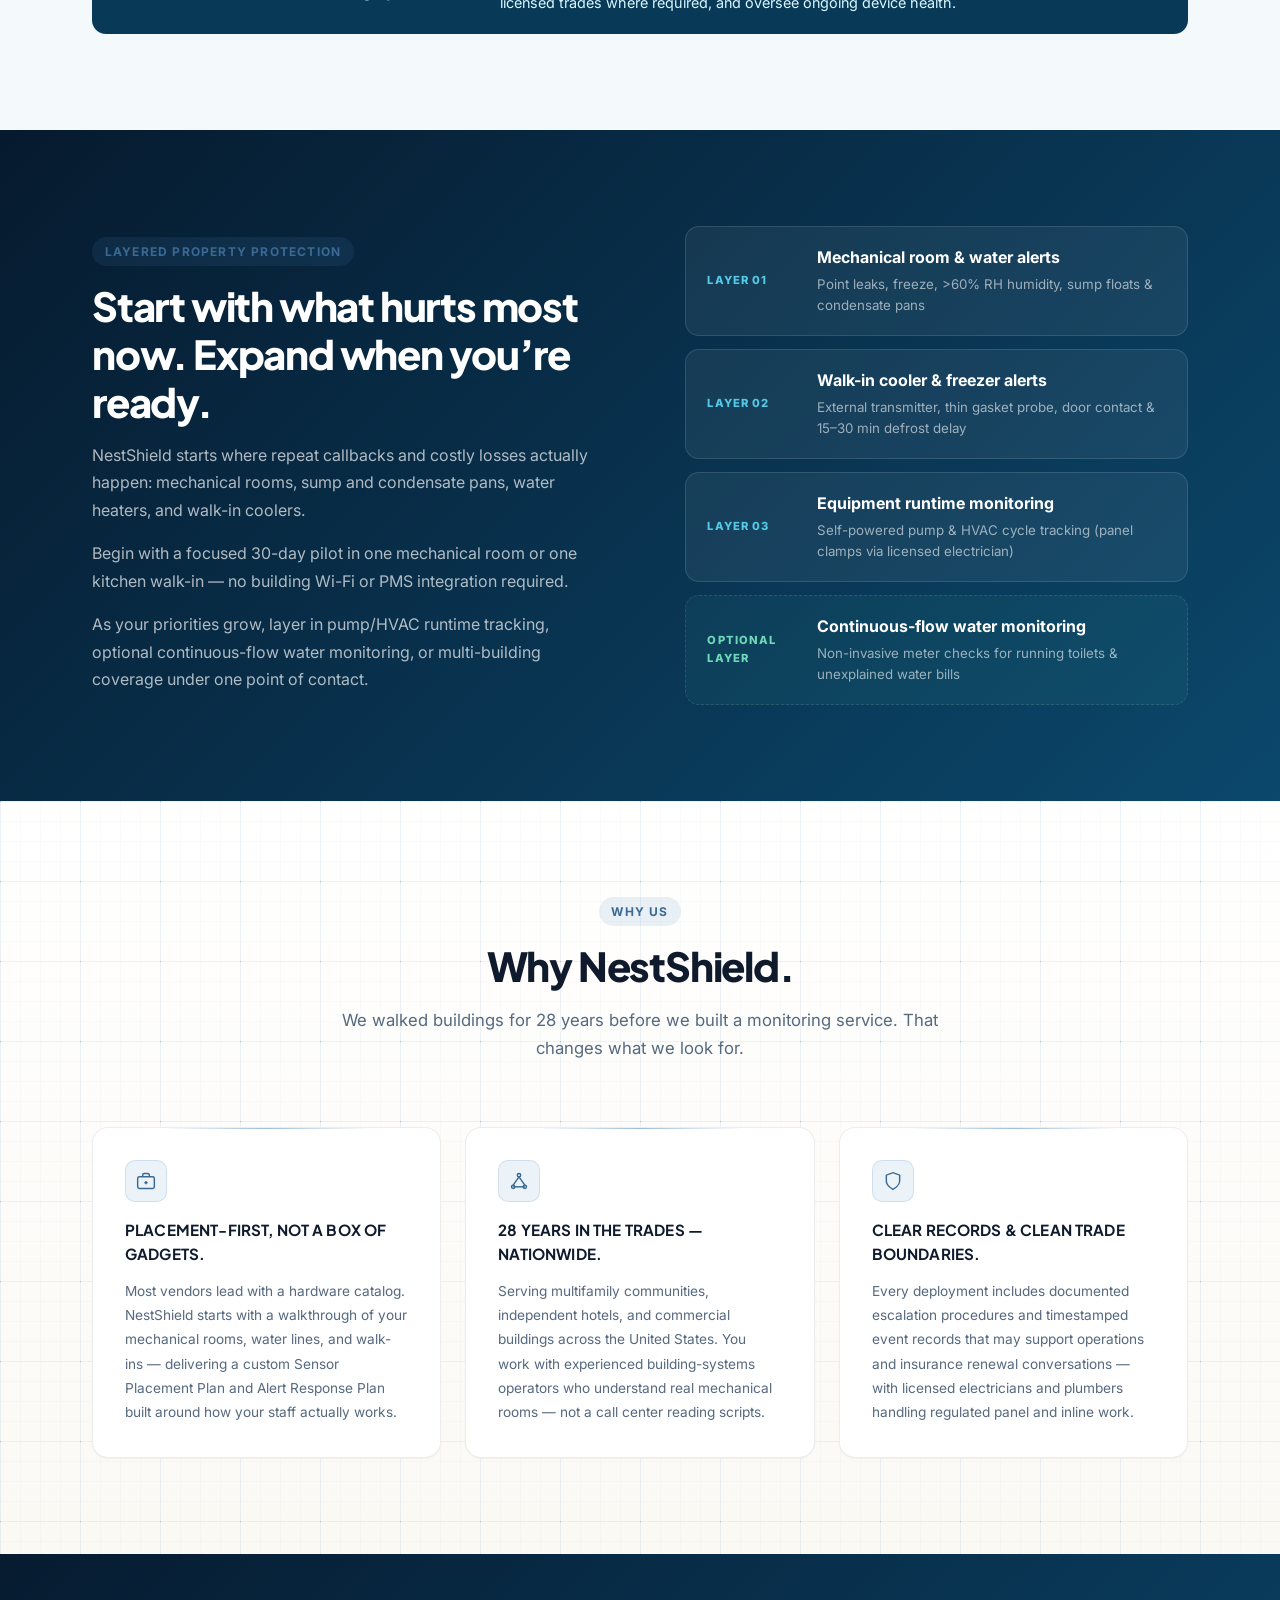
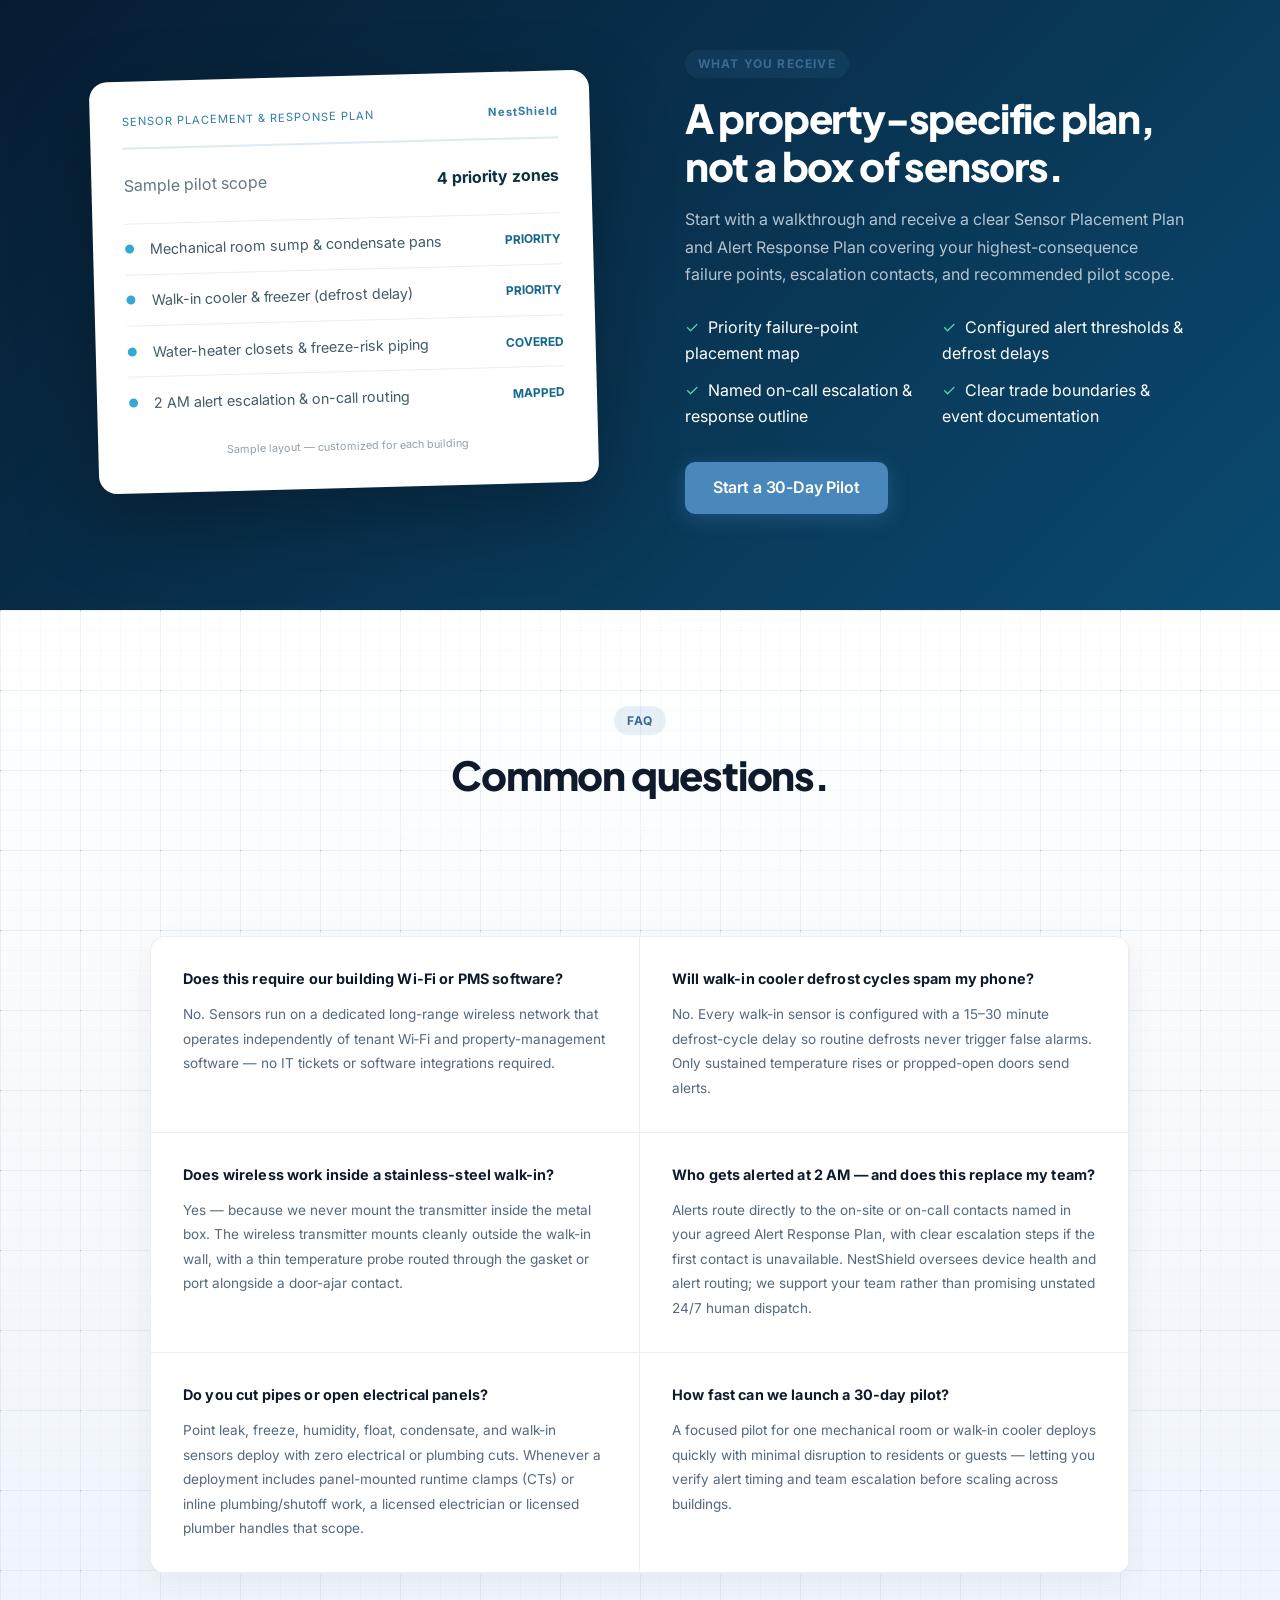
==== commit 19f231d1: "Step 14: Fix Skyline CTA badge contrast over bright skyline" ====
--- a/index.html
+++ b/index.html
@@ -763,7 +763,7 @@
 
   <section class="skyline-cta" id="final-cta">
     <div class="container skyline-copy">
-      <span class="section-tag section-tag-light">Protect the Portfolio</span>
+      <span class="section-tag section-tag-light" style="background: rgba(10, 22, 40, 0.78); color: #bae6fd; border: 1px solid rgba(186, 230, 253, 0.35);">Protect the Portfolio</span>
       <h2>Don&rsquo;t wait for a 2 AM failure to introduce itself.</h2>
       <p>Map the failure points. Build the alert plan. Protect your property.</p>
       <a href="#contact" class="btn btn-primary btn-lg">Start a 30-Day Pilot</a>
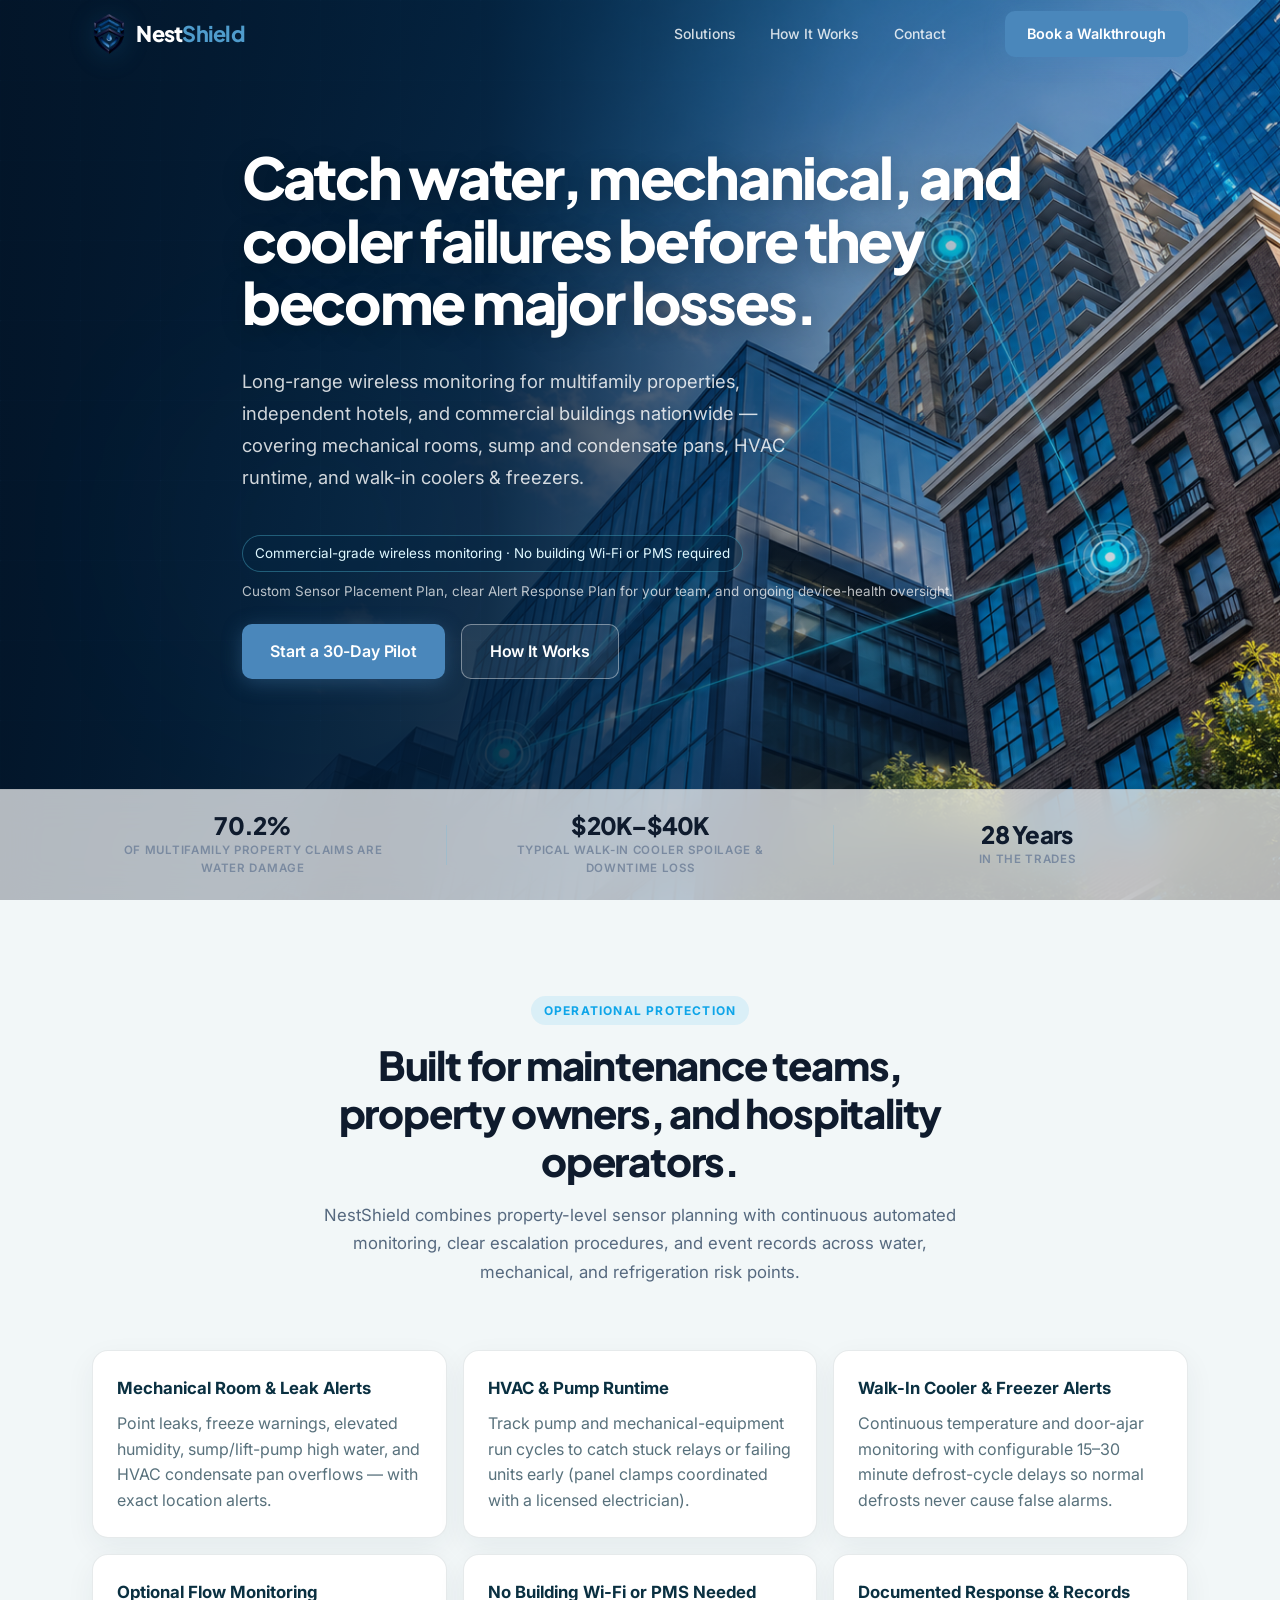
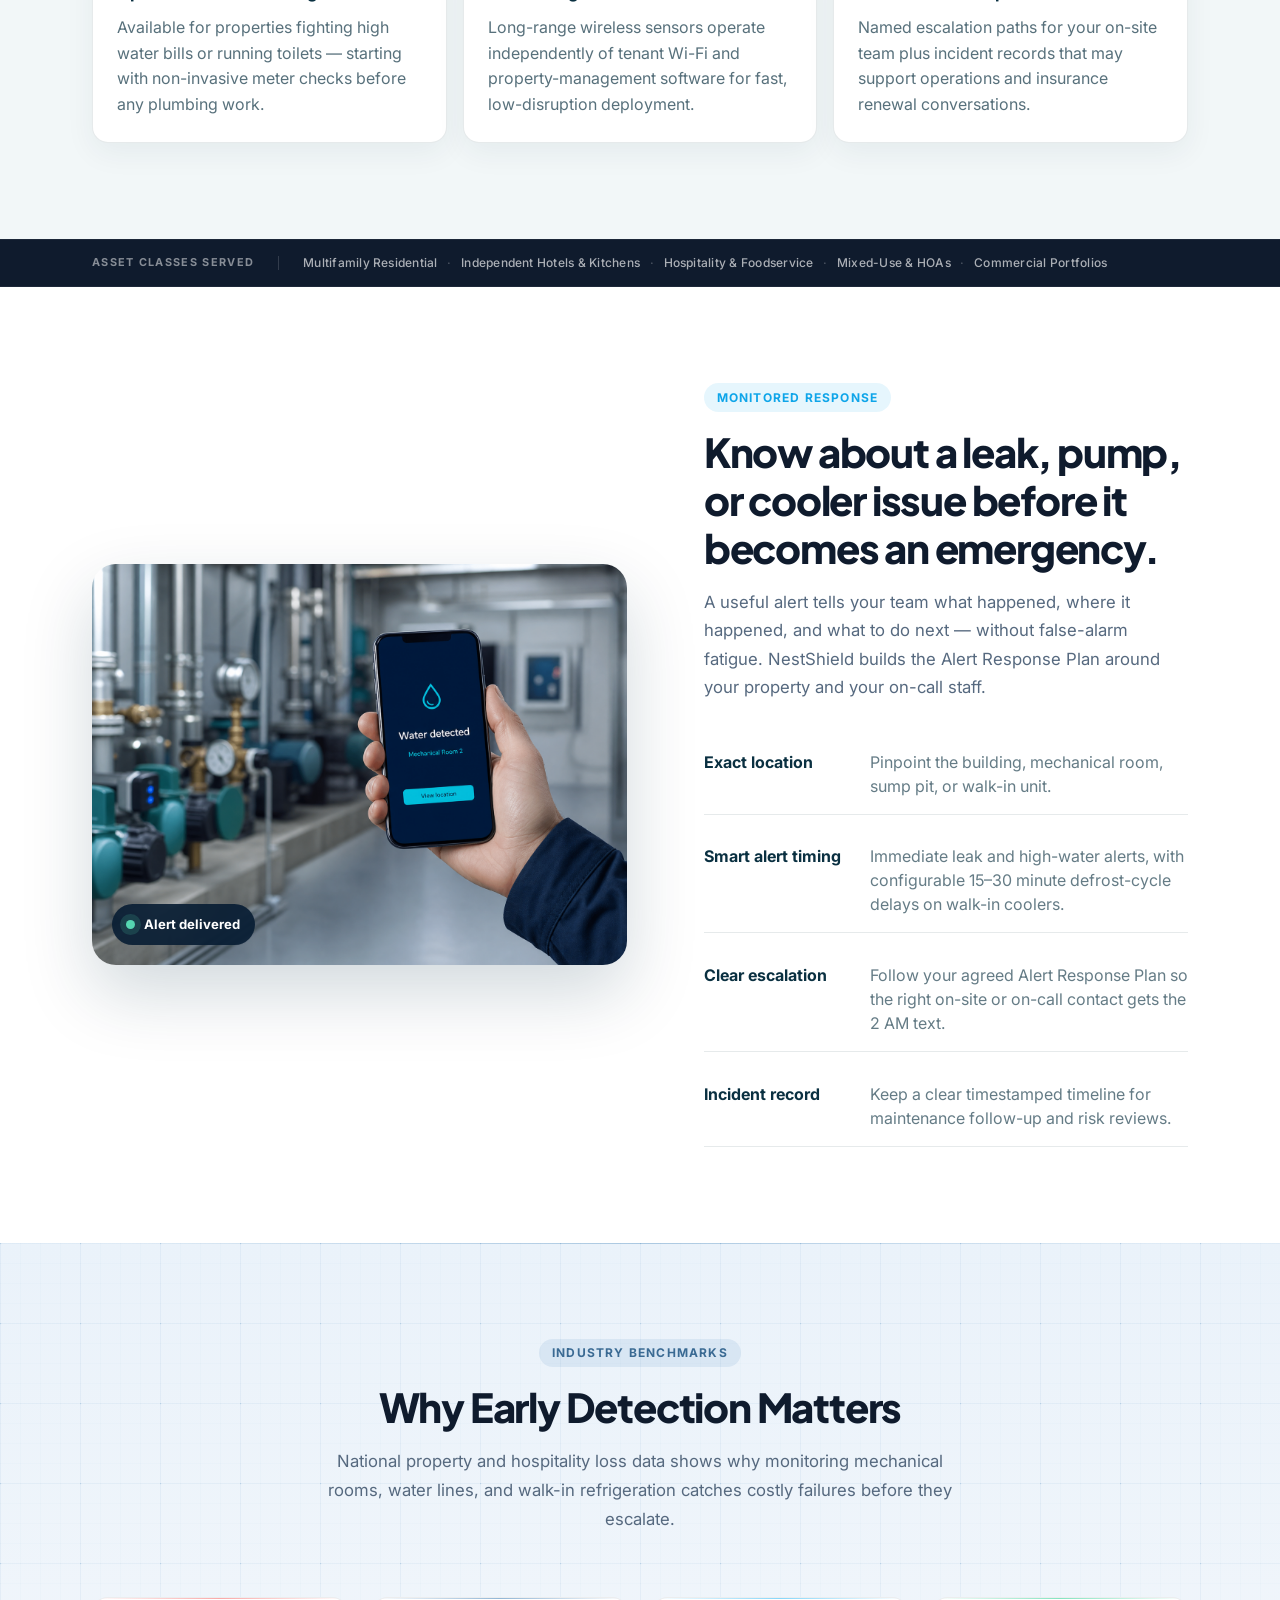
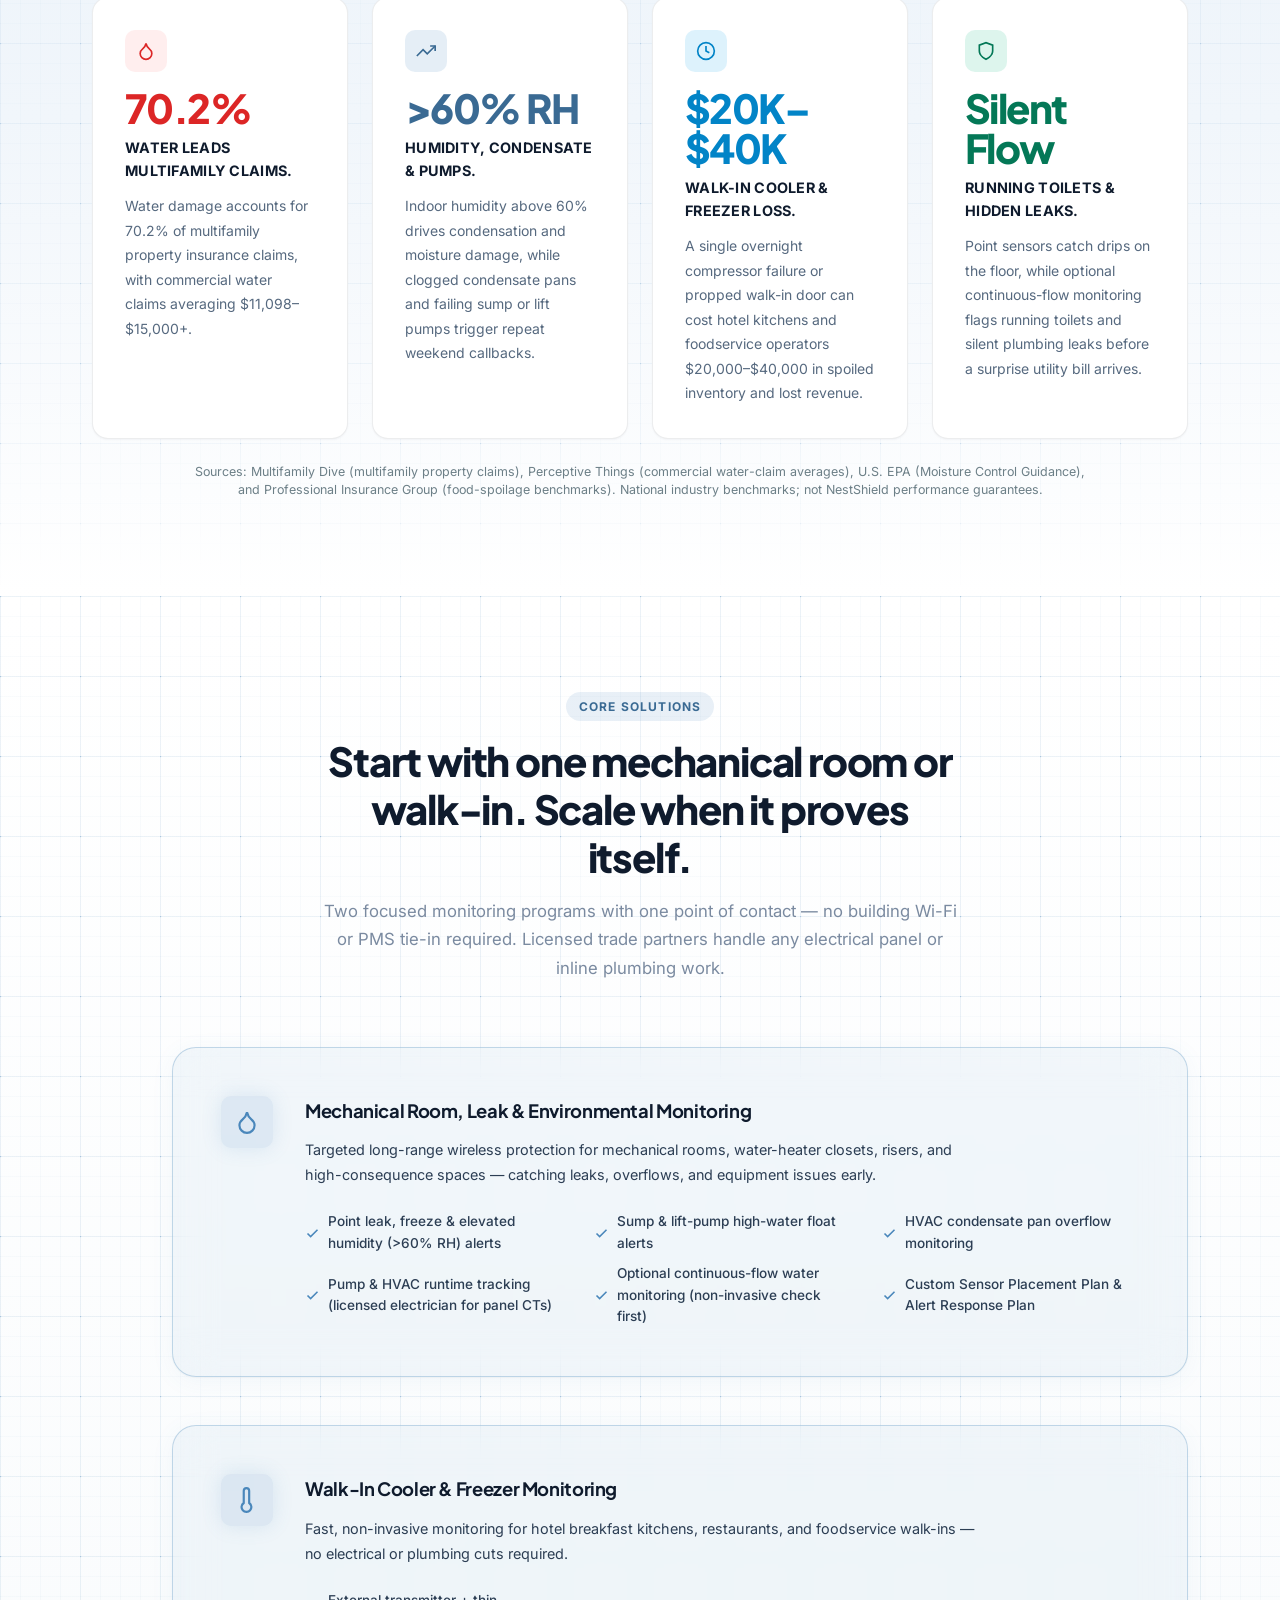
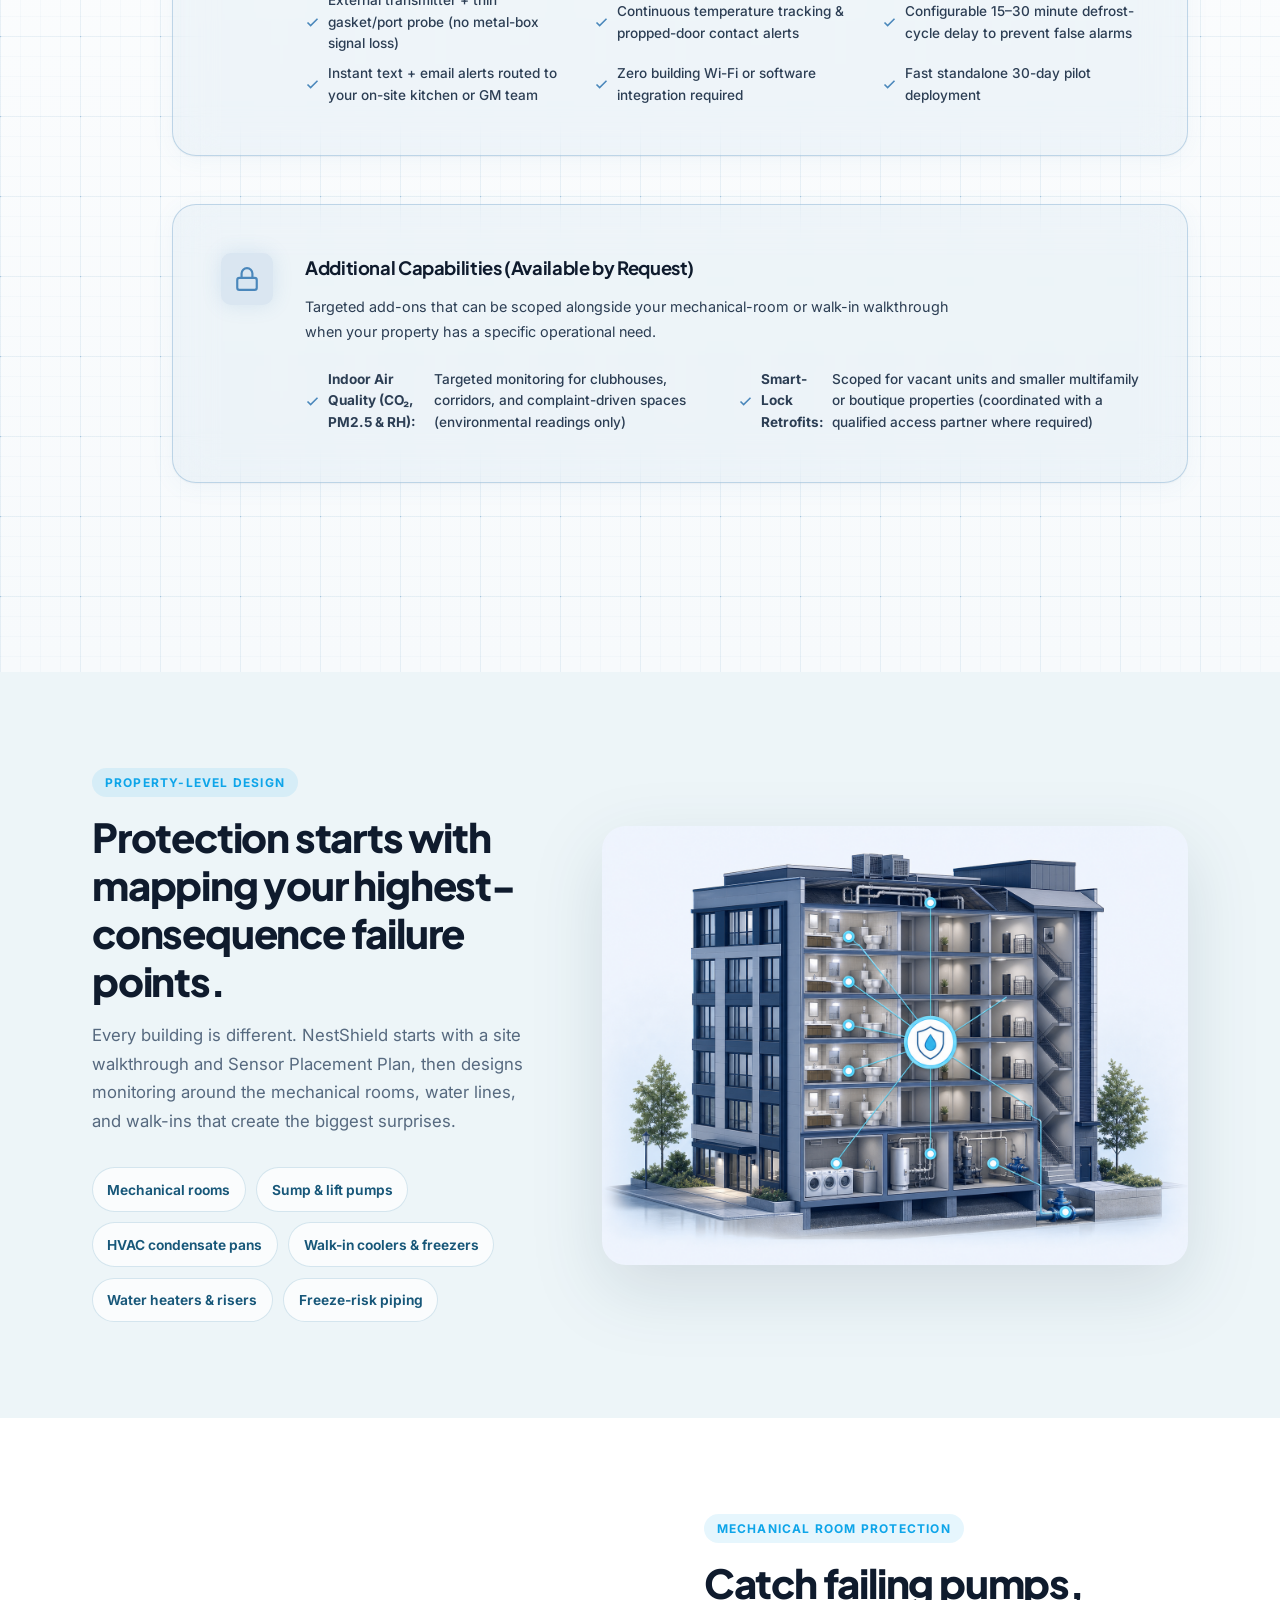
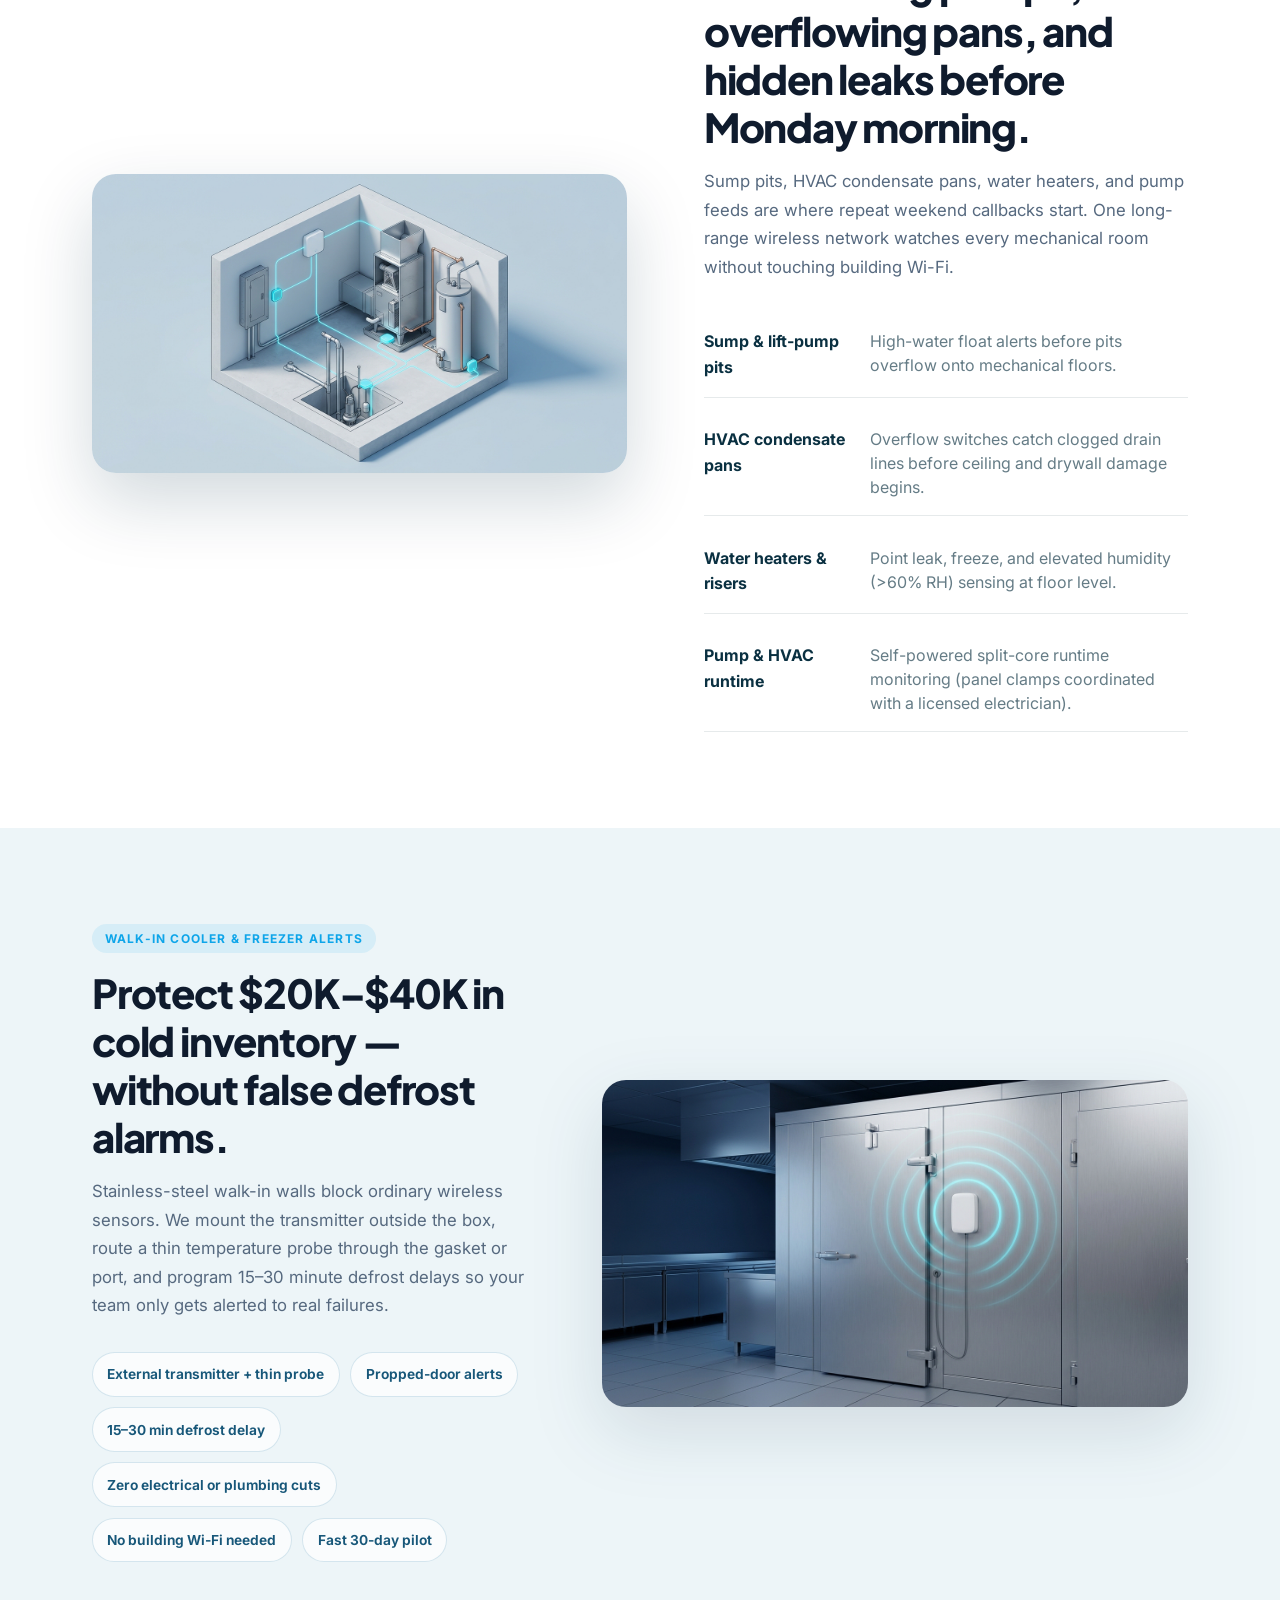
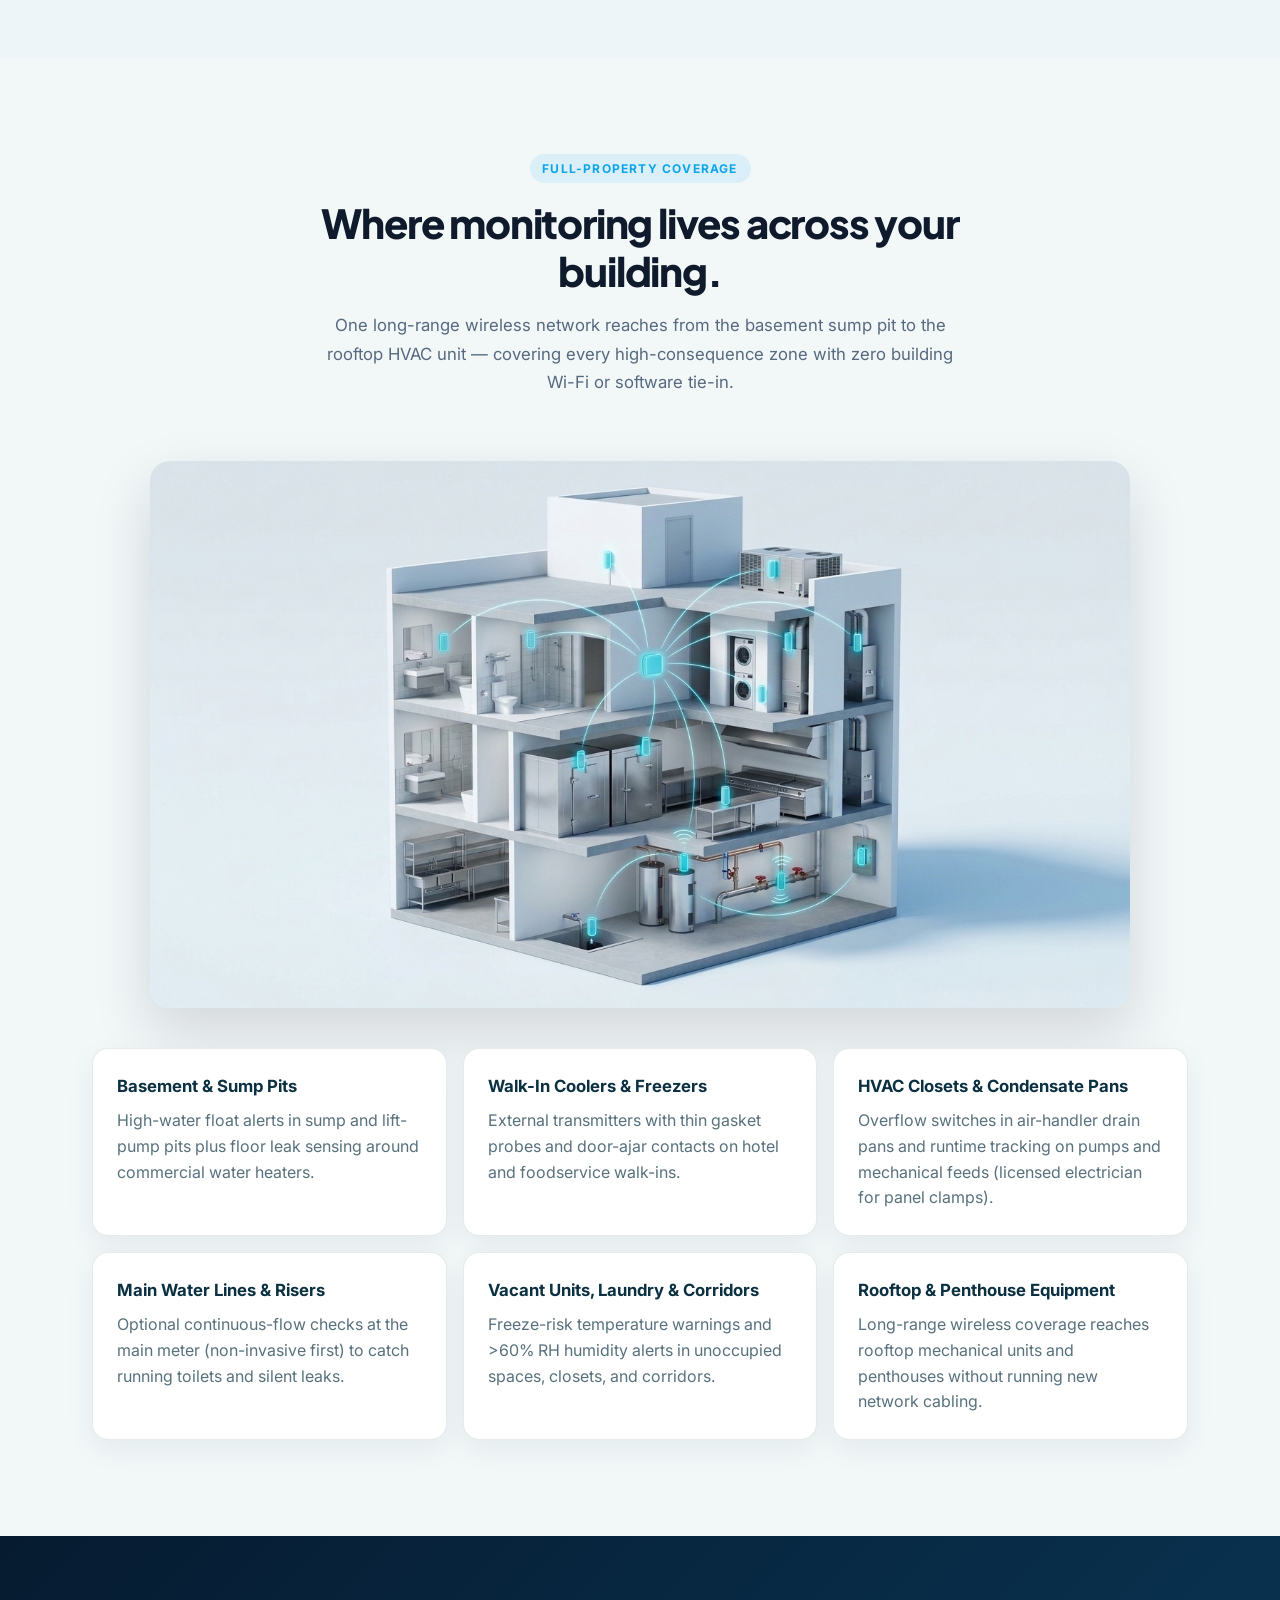
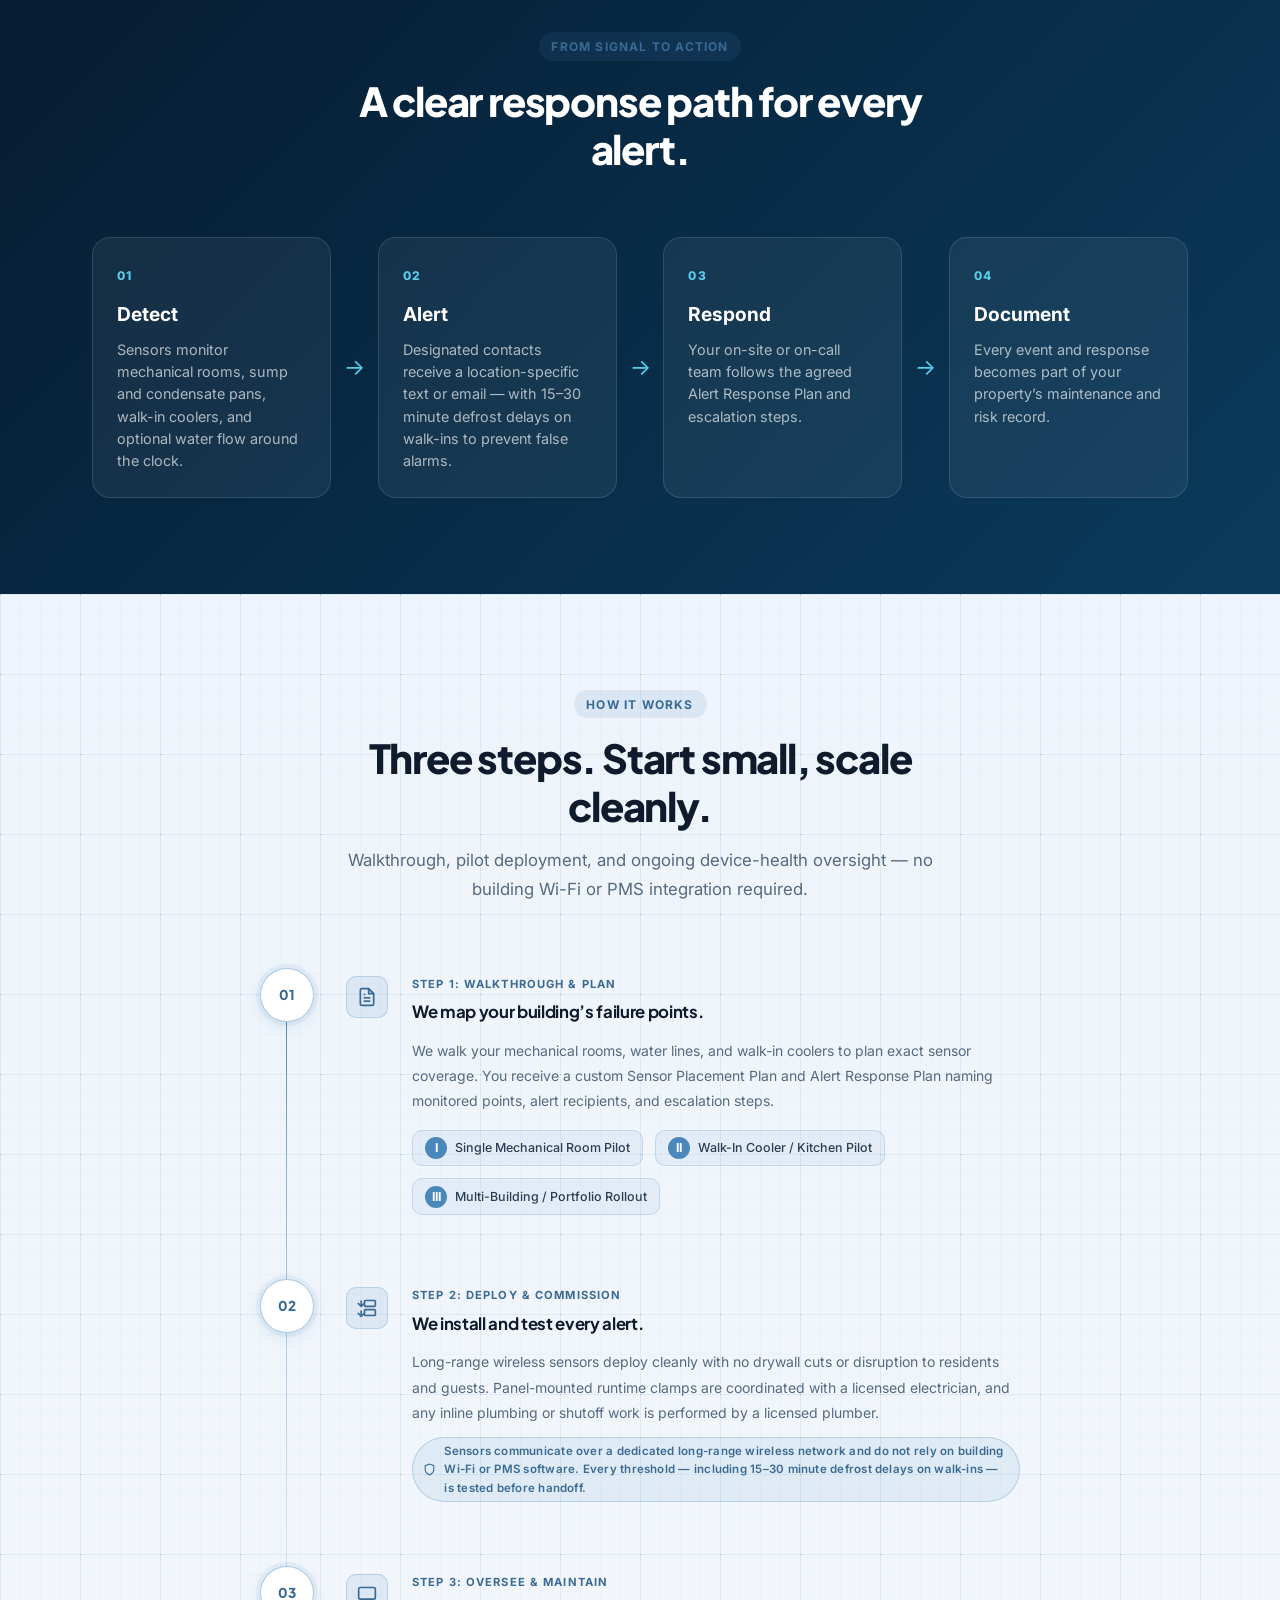
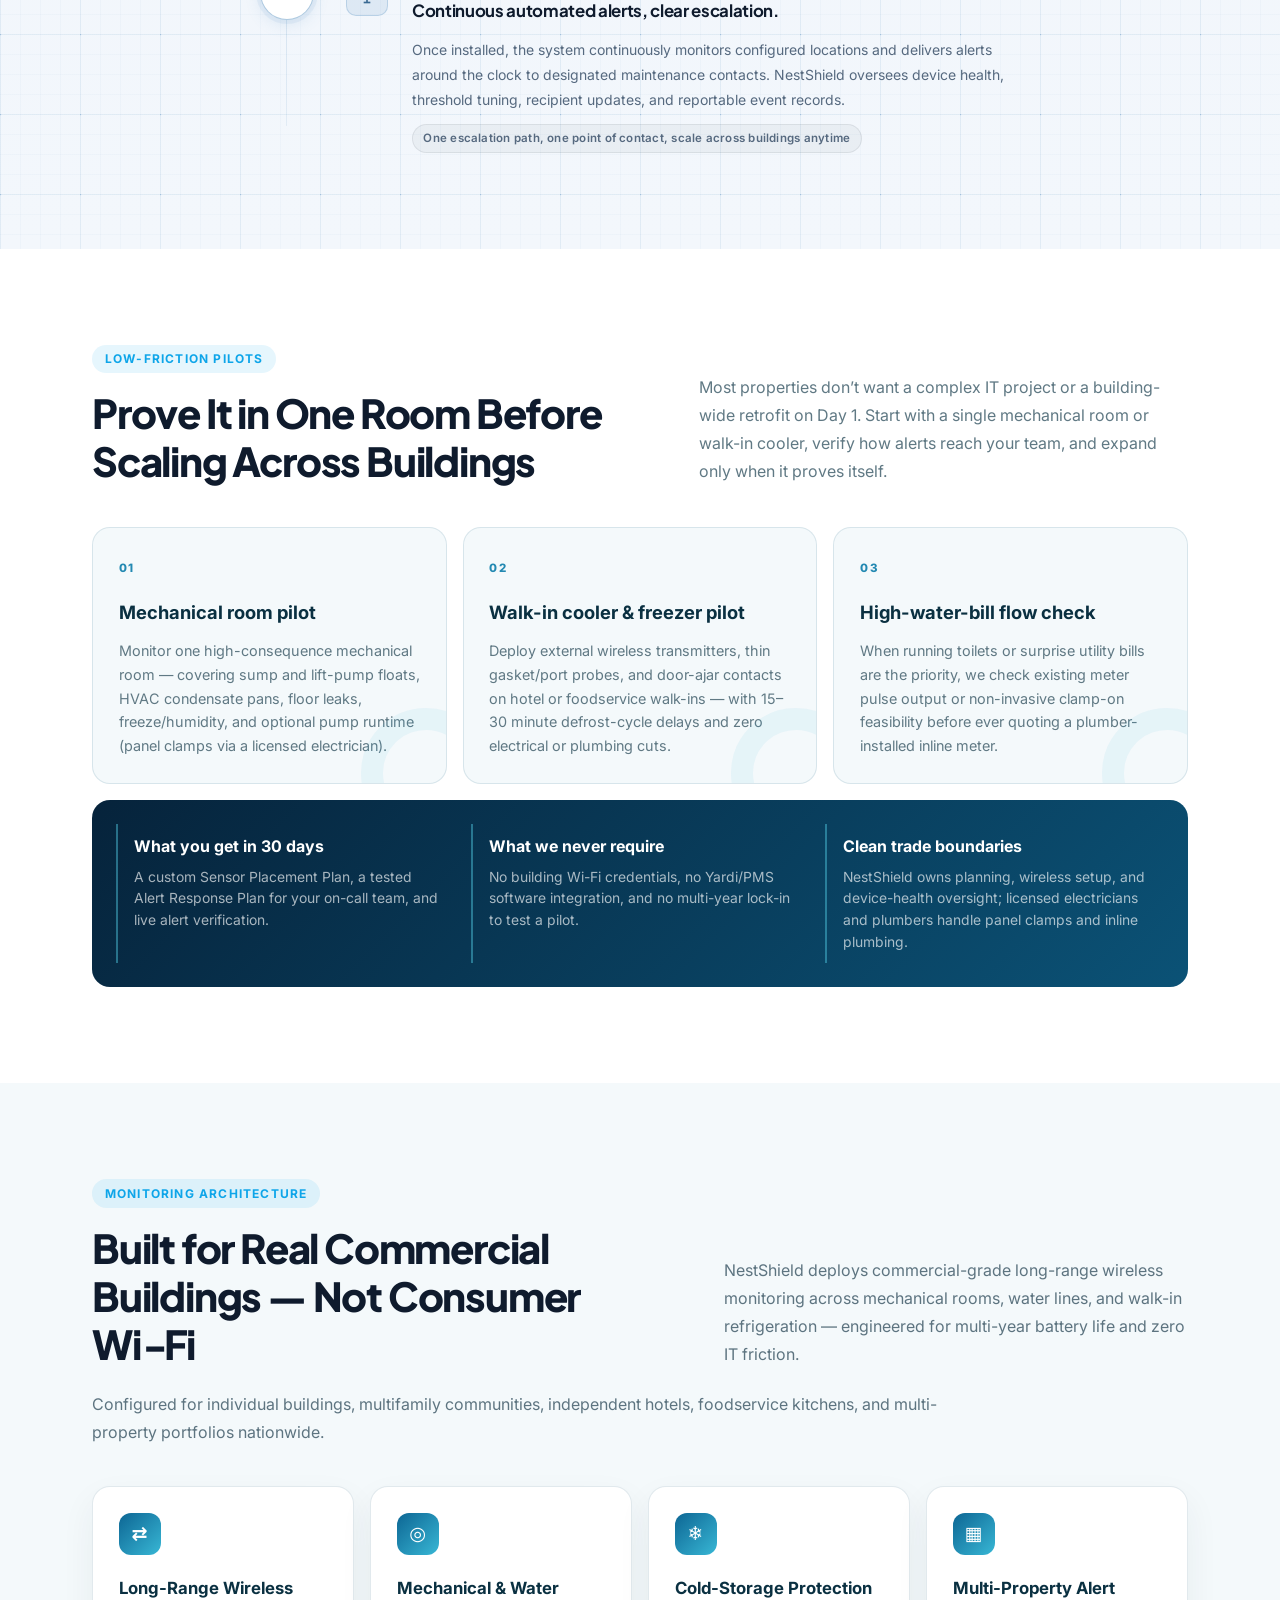
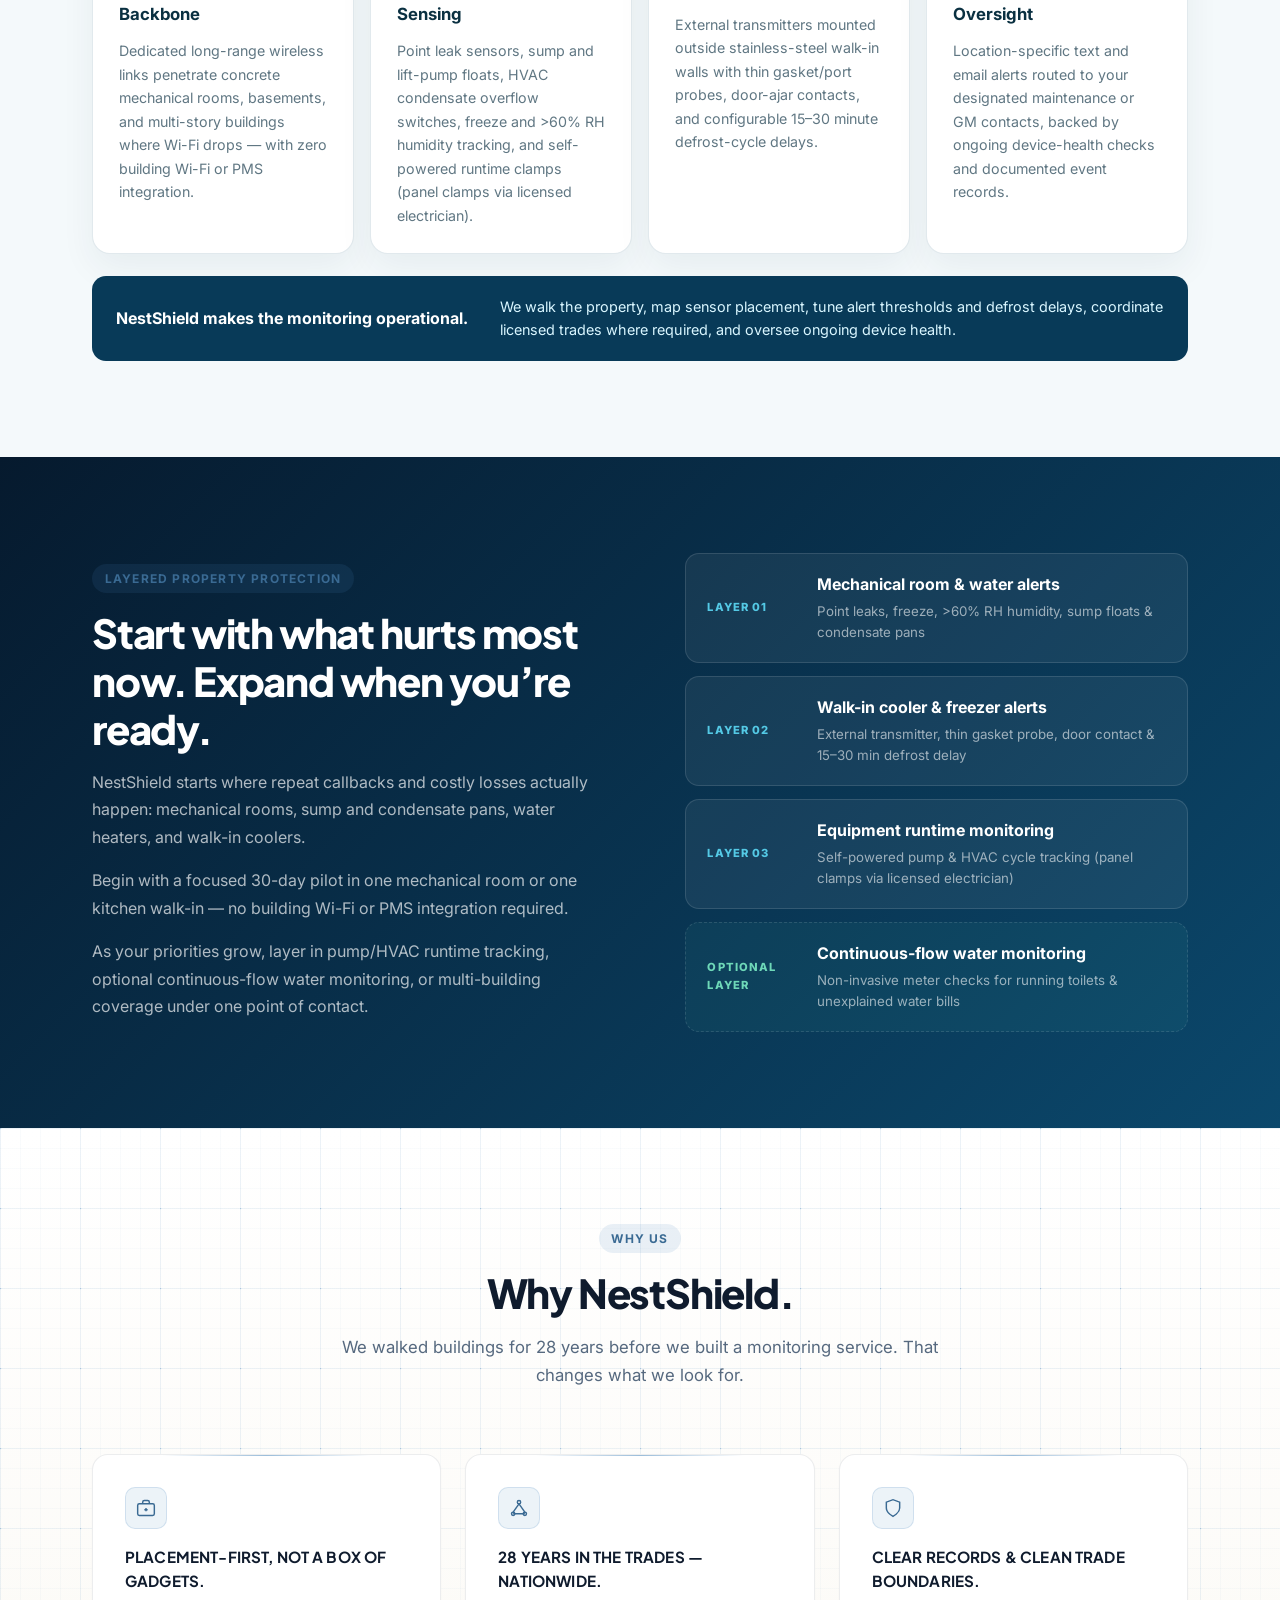
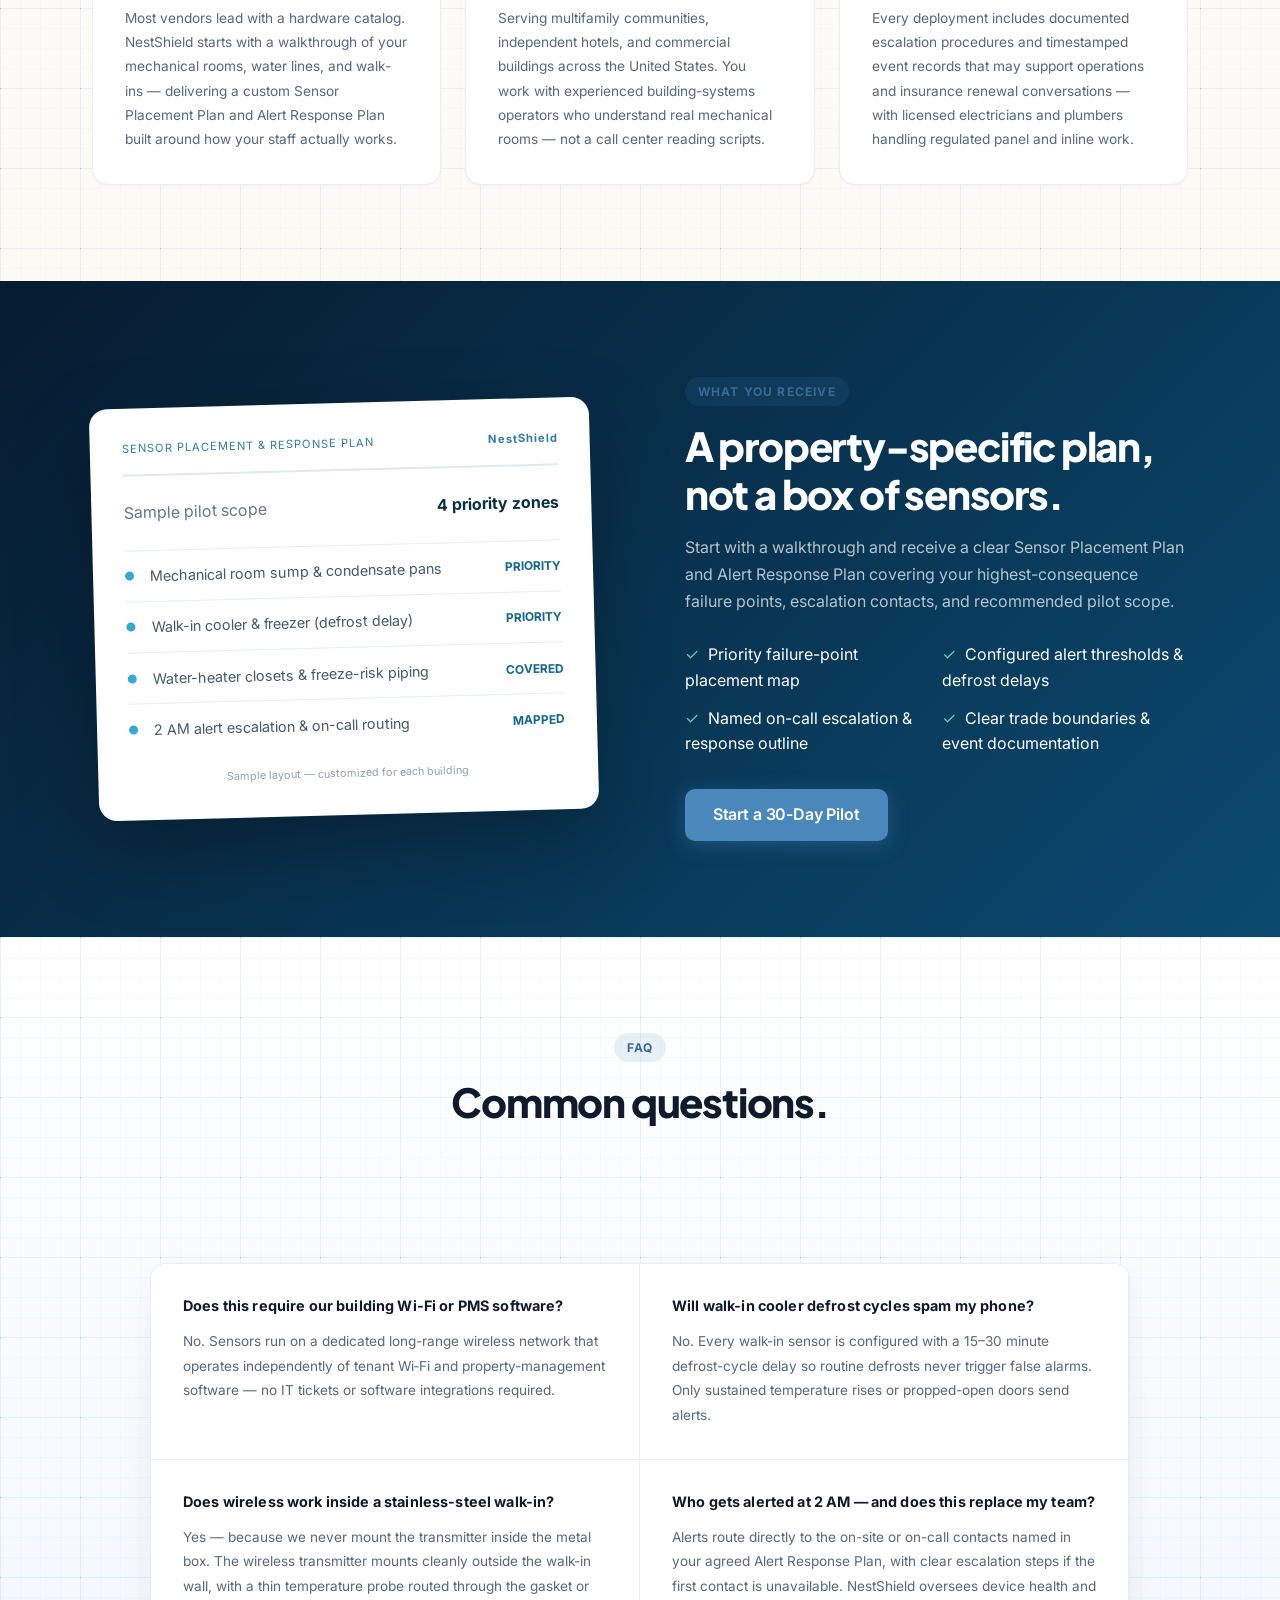
==== commit 55272ed4: "Step 15: Add Indoor Air Quality (CO2/PM2.5/RH) and Smart-Lock Retrofits add-on capabilities" ====
--- a/index.html
+++ b/index.html
@@ -279,6 +279,22 @@
                   <li><svg viewBox="0 0 24 24" fill="none" stroke="currentColor" stroke-width="2.5"><polyline points="20 6 9 17 4 12"/></svg>Instant text + email alerts routed to your on-site kitchen or GM team</li>
                   <li><svg viewBox="0 0 24 24" fill="none" stroke="currentColor" stroke-width="2.5"><polyline points="20 6 9 17 4 12"/></svg>Zero building Wi-Fi or software integration required</li>
                   <li><svg viewBox="0 0 24 24" fill="none" stroke="currentColor" stroke-width="2.5"><polyline points="20 6 9 17 4 12"/></svg>Fast standalone 30-day pilot deployment</li>
+                </ul>
+              </div>
+            </div>
+          </div>
+
+          <div class="phase-card phase-card-active reveal reveal-delay-2" style="margin-top: 24px;">
+            <div class="phase-card-inner">
+              <div class="phase-icon phase-icon-active">
+                <svg viewBox="0 0 24 24" fill="none" stroke="currentColor" stroke-width="2"><rect x="3" y="11" width="18" height="11" rx="2" ry="2"/><path d="M7 11V7a5 5 0 0 1 10 0v4"/></svg>
+              </div>
+              <div class="phase-body">
+                <h3 class="phase-title">Additional Capabilities (Available by Request)</h3>
+                <p class="phase-desc">Targeted add-ons that can be scoped alongside your mechanical-room or walk-in walkthrough when your property has a specific operational need.</p>
+                <ul class="phase-features">
+                  <li><svg viewBox="0 0 24 24" fill="none" stroke="currentColor" stroke-width="2.5"><polyline points="20 6 9 17 4 12"/></svg><strong>Indoor Air Quality (CO&#8322;, PM2.5 &amp; RH):</strong> Targeted monitoring for clubhouses, corridors, and complaint-driven spaces (environmental readings only)</li>
+                  <li><svg viewBox="0 0 24 24" fill="none" stroke="currentColor" stroke-width="2.5"><polyline points="20 6 9 17 4 12"/></svg><strong>Smart-Lock Retrofits:</strong> Scoped for vacant units and smaller multifamily or boutique properties (coordinated with a qualified access partner where required)</li>
                 </ul>
               </div>
             </div>
@@ -745,7 +761,7 @@
 
             <div class="form-group">
               <label for="message">What would you like to monitor first?</label>
-              <textarea id="message" name="message" rows="3" placeholder="Mechanical room / sump / condensate, walk-in cooler &amp; freezer, high water bills, timeline, etc."></textarea>
+              <textarea id="message" name="message" rows="3" placeholder="Mechanical room / sump / condensate, walk-in cooler &amp; freezer, high water bills, indoor air quality, smart locks, timeline, etc."></textarea>
             </div>
 
             <button type="submit" class="btn btn-primary btn-lg btn-full">
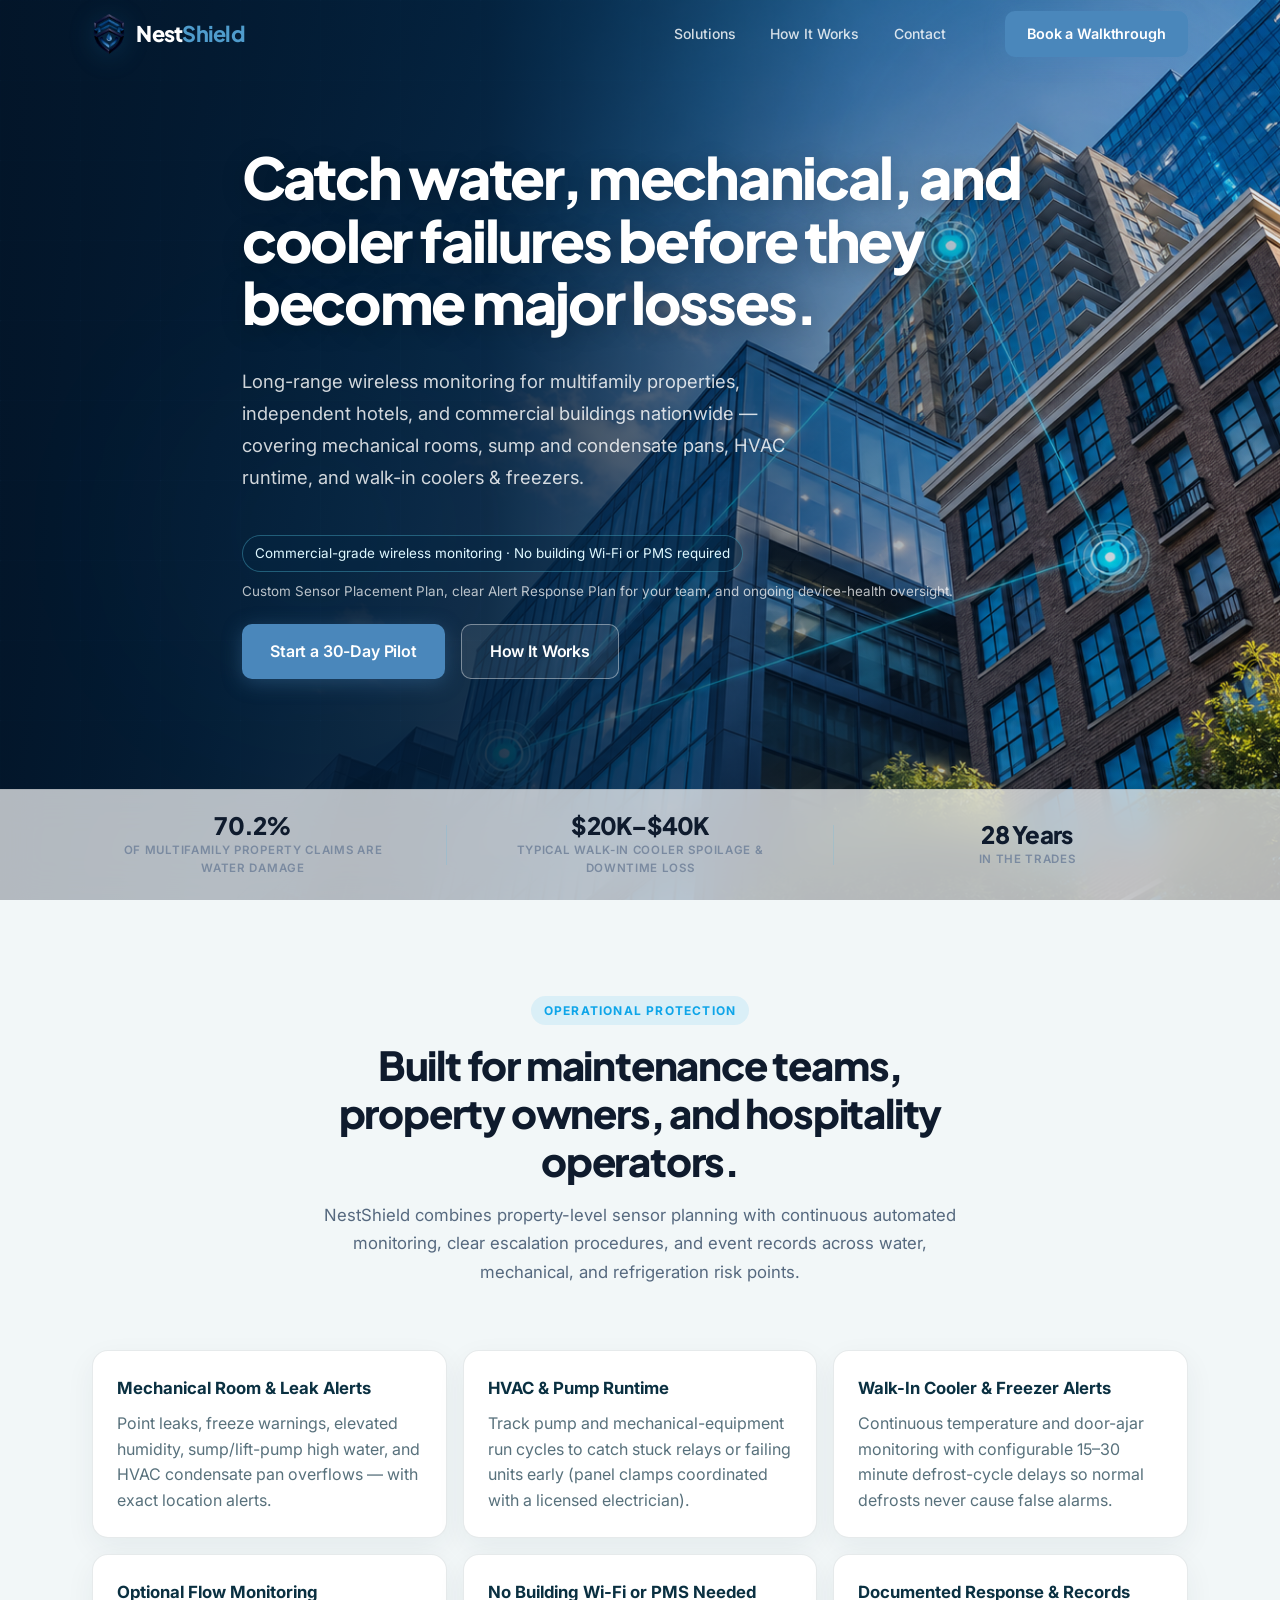
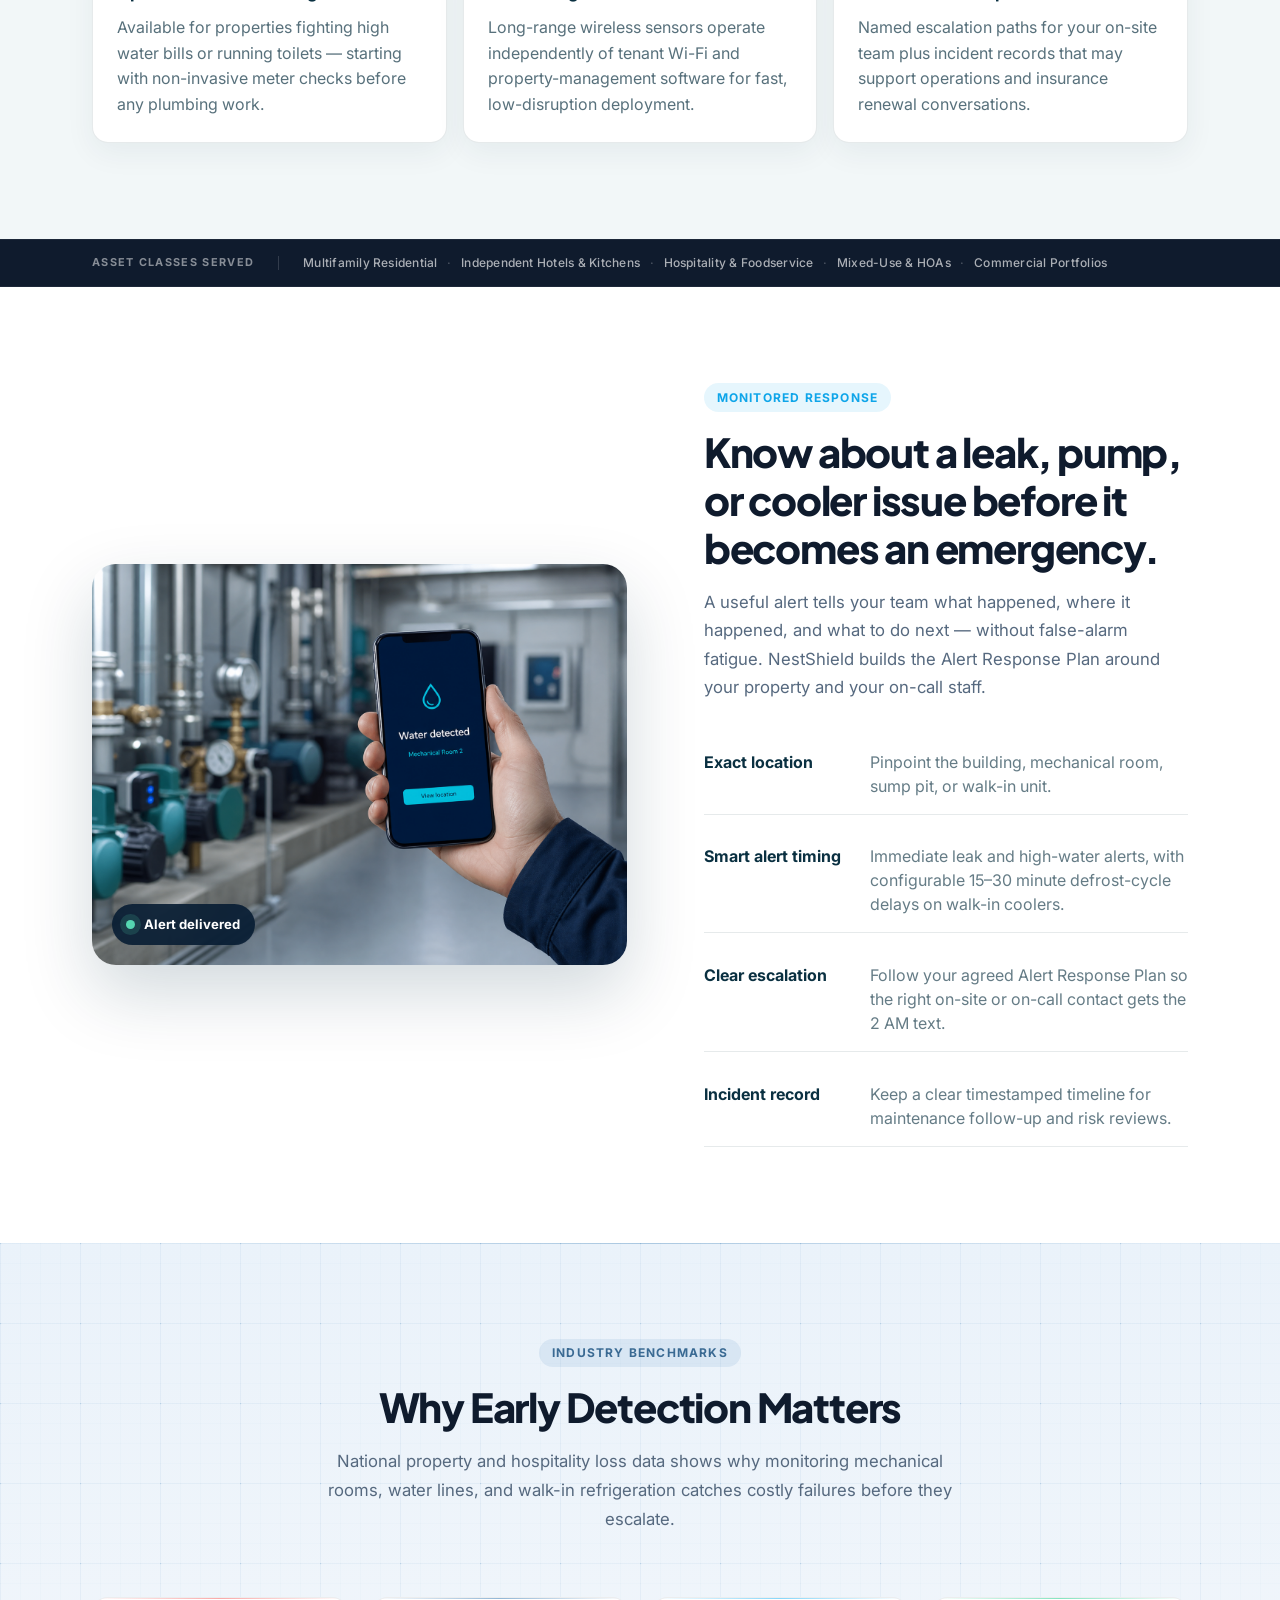
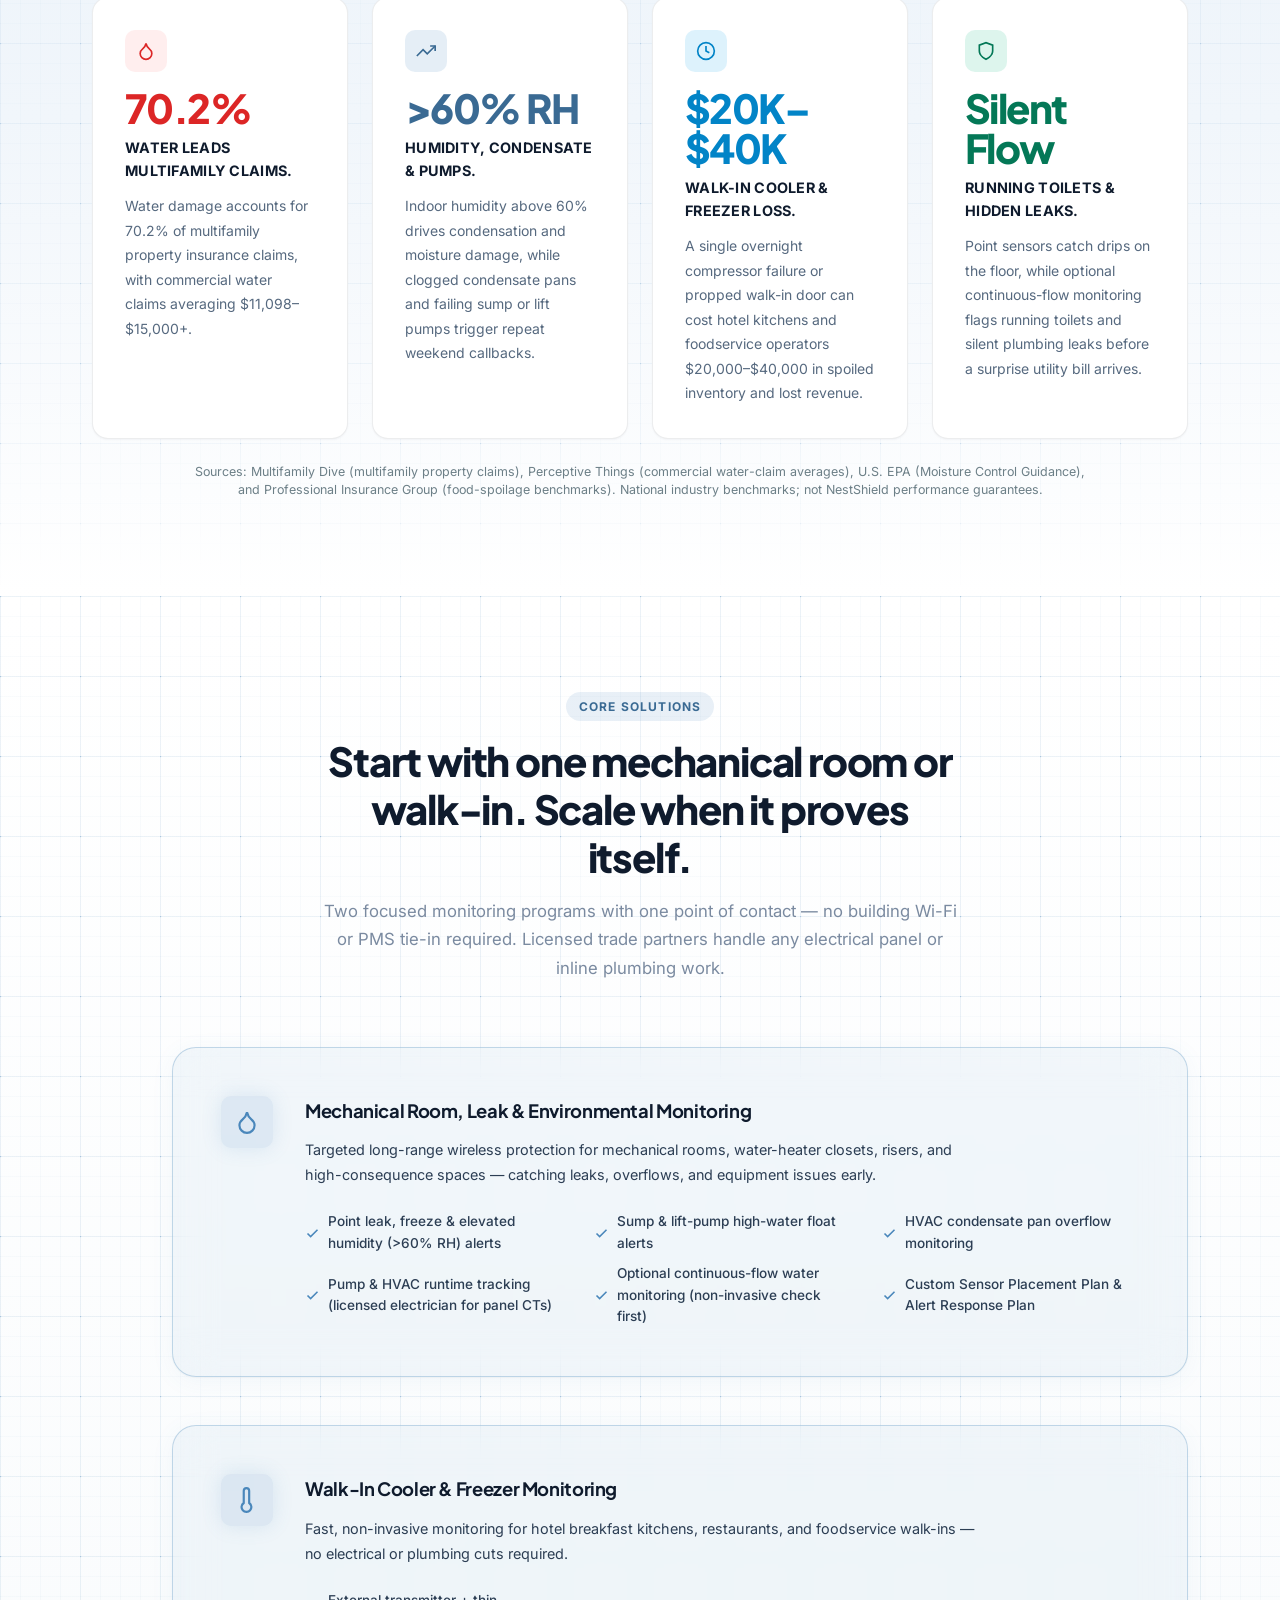
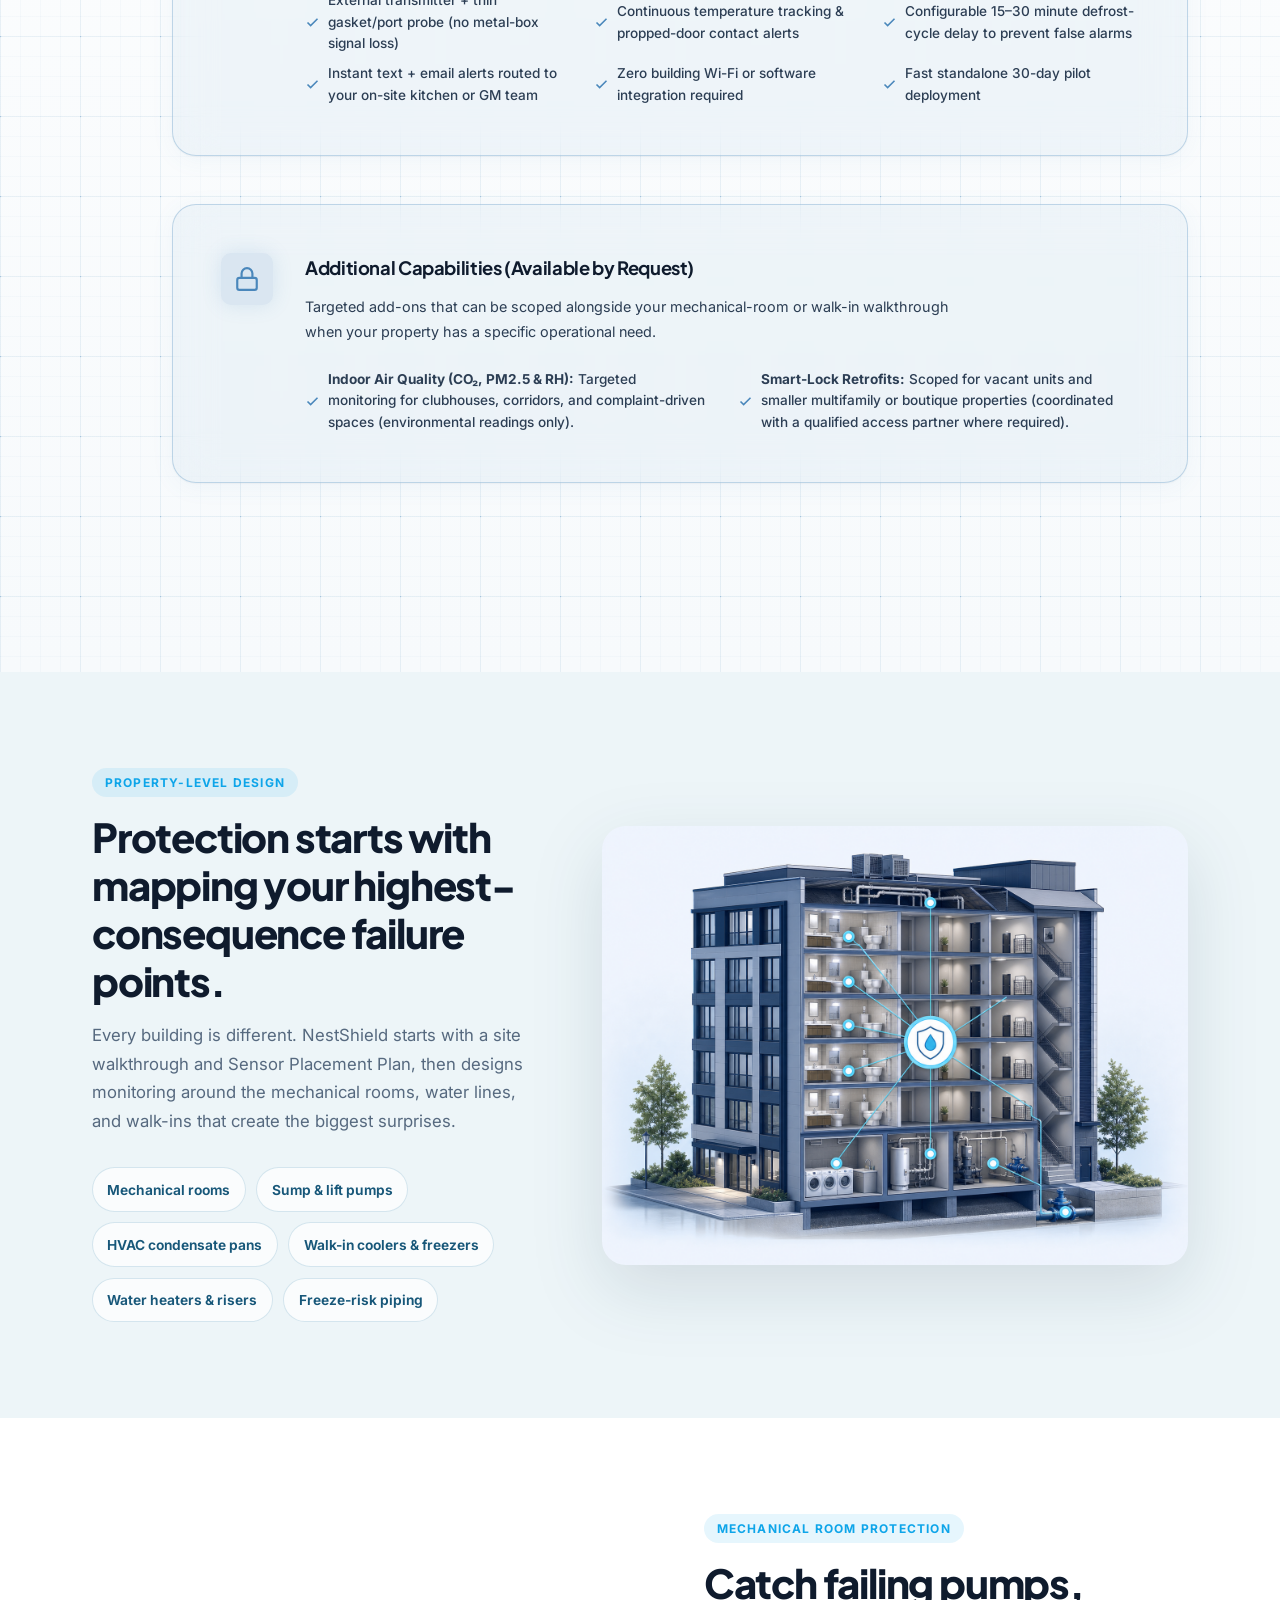
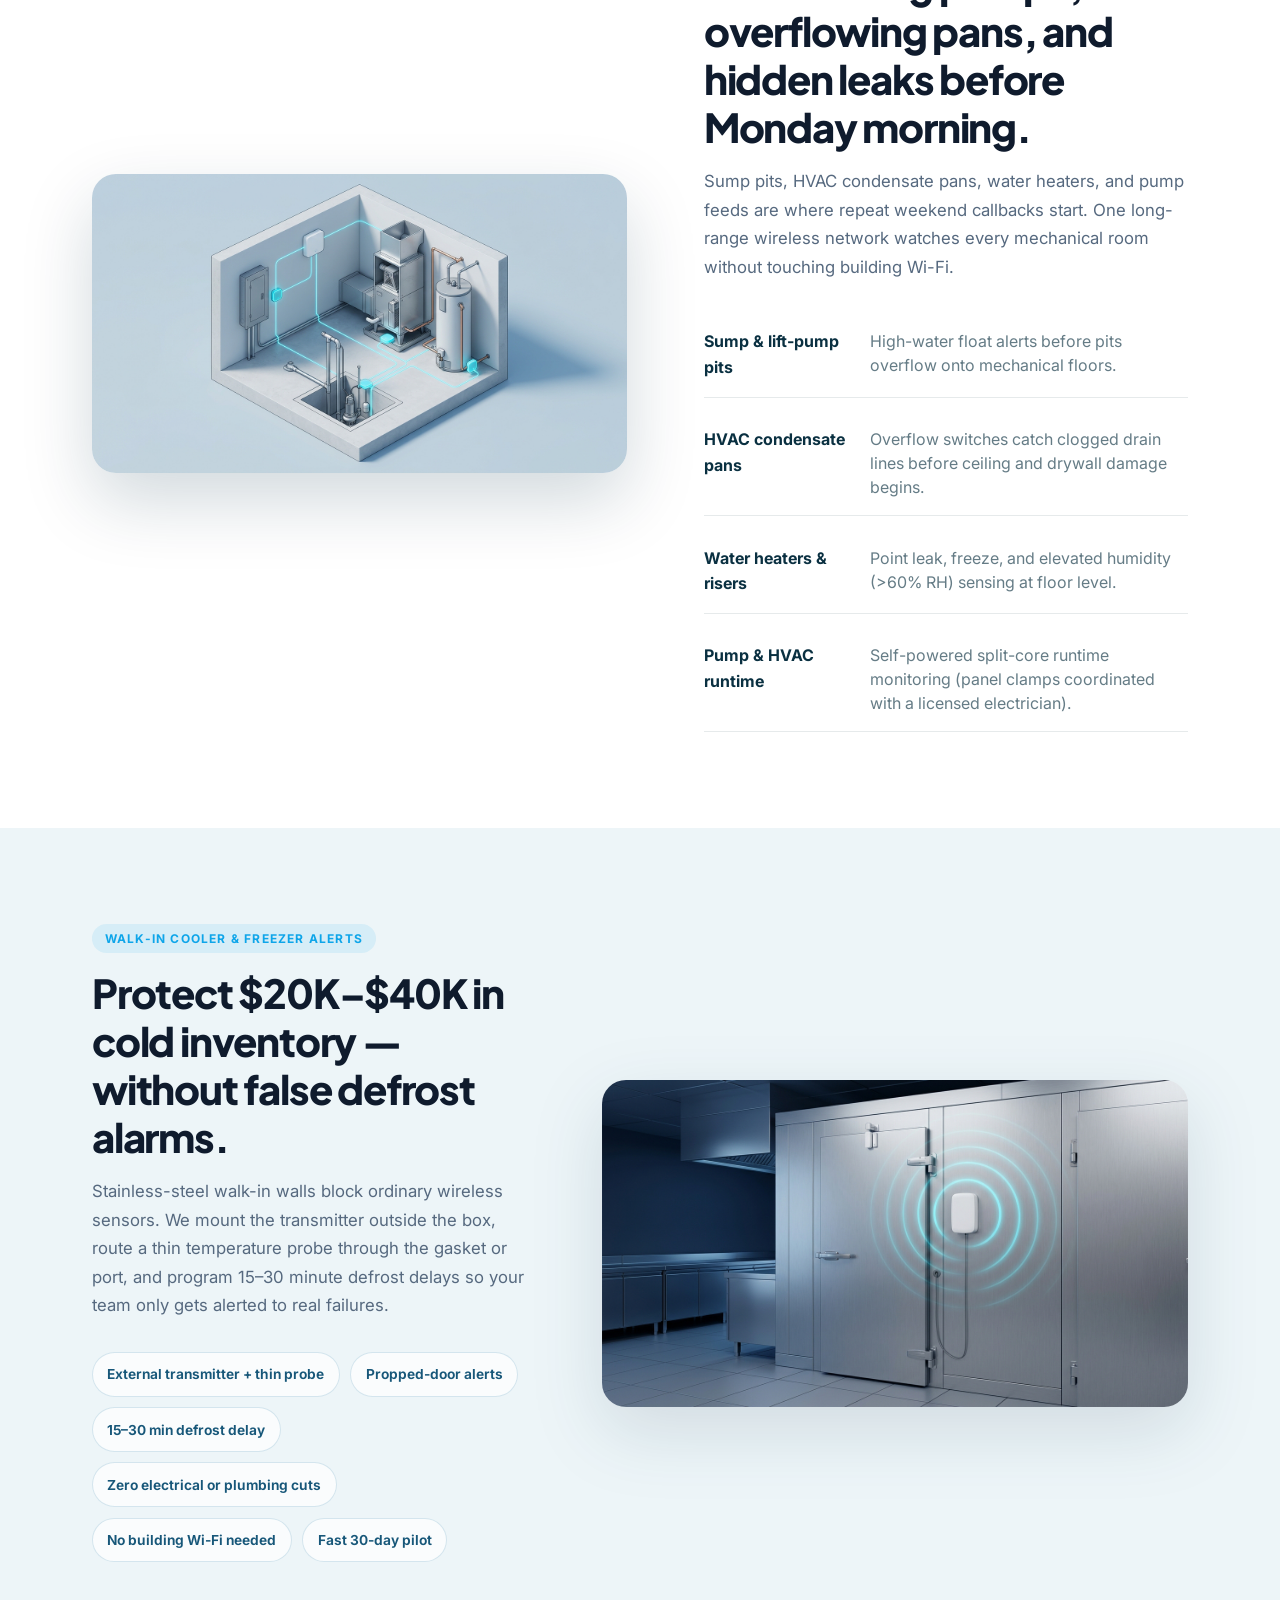
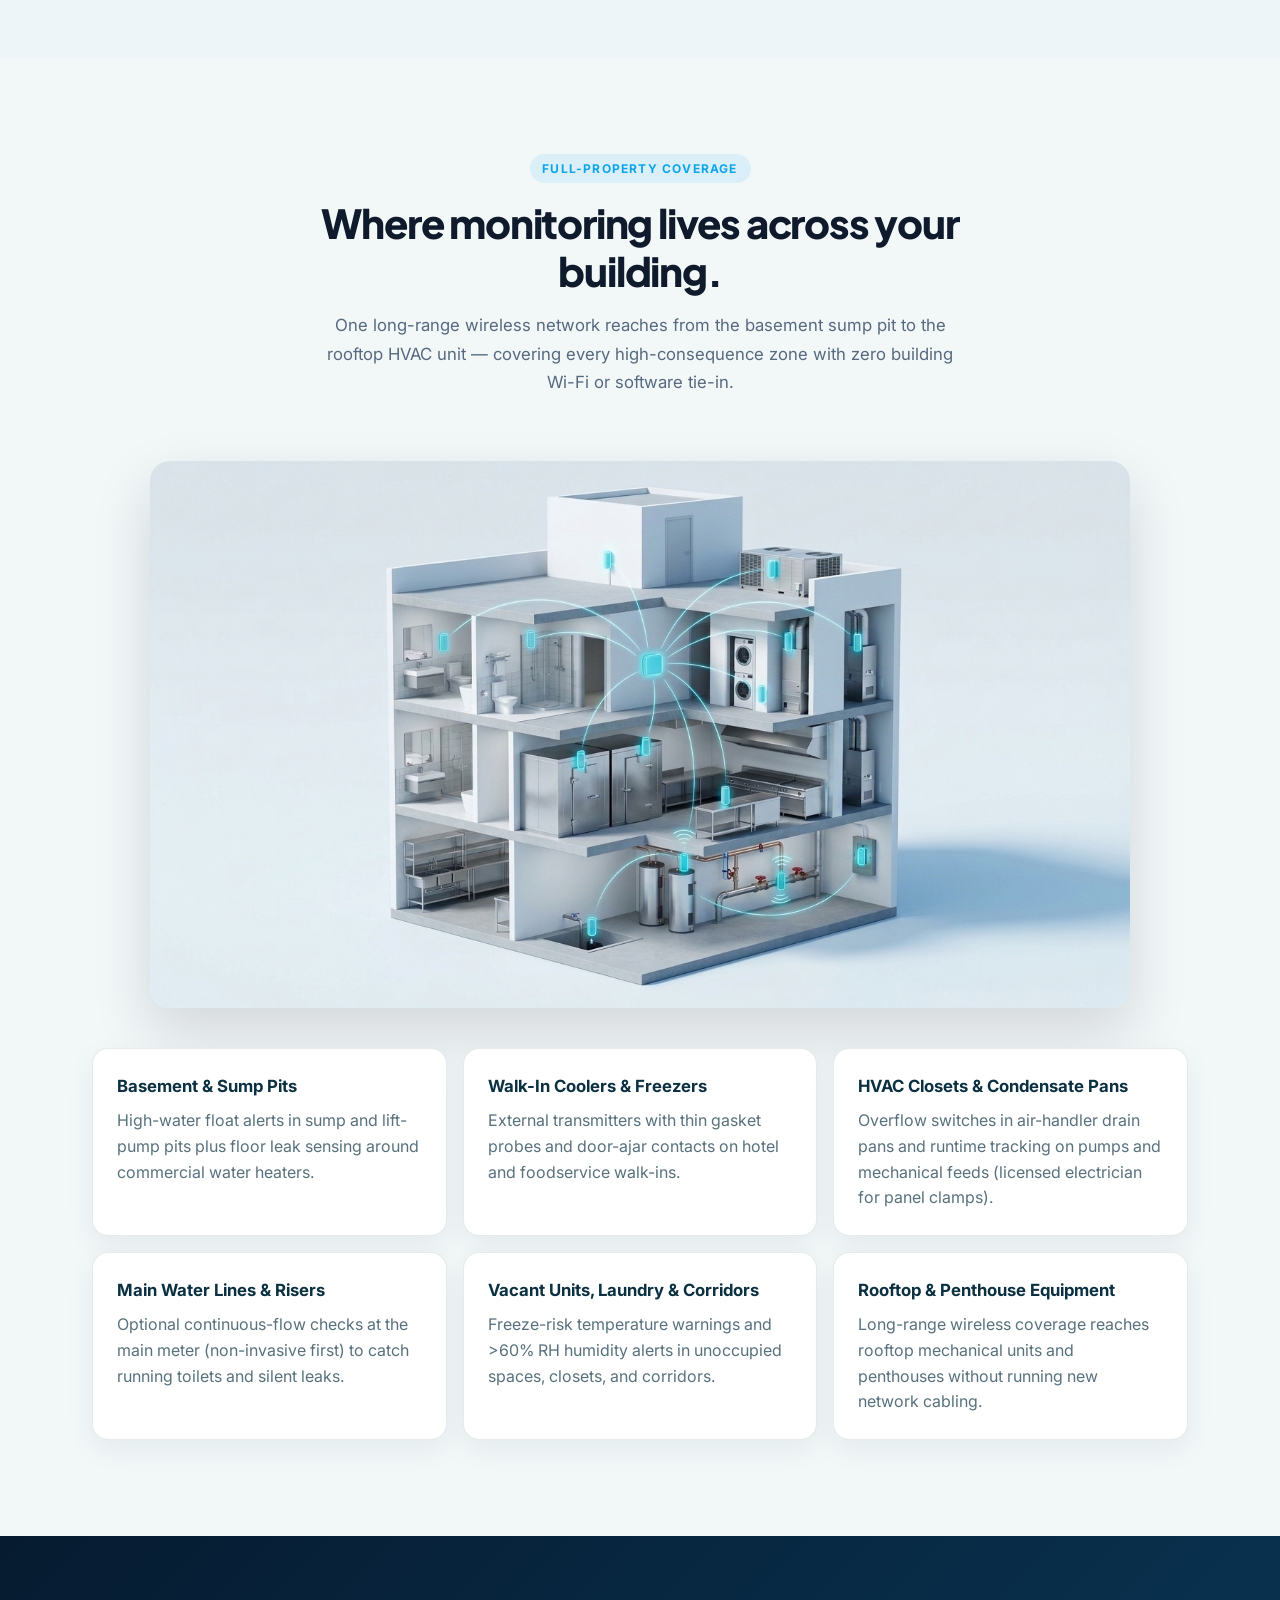
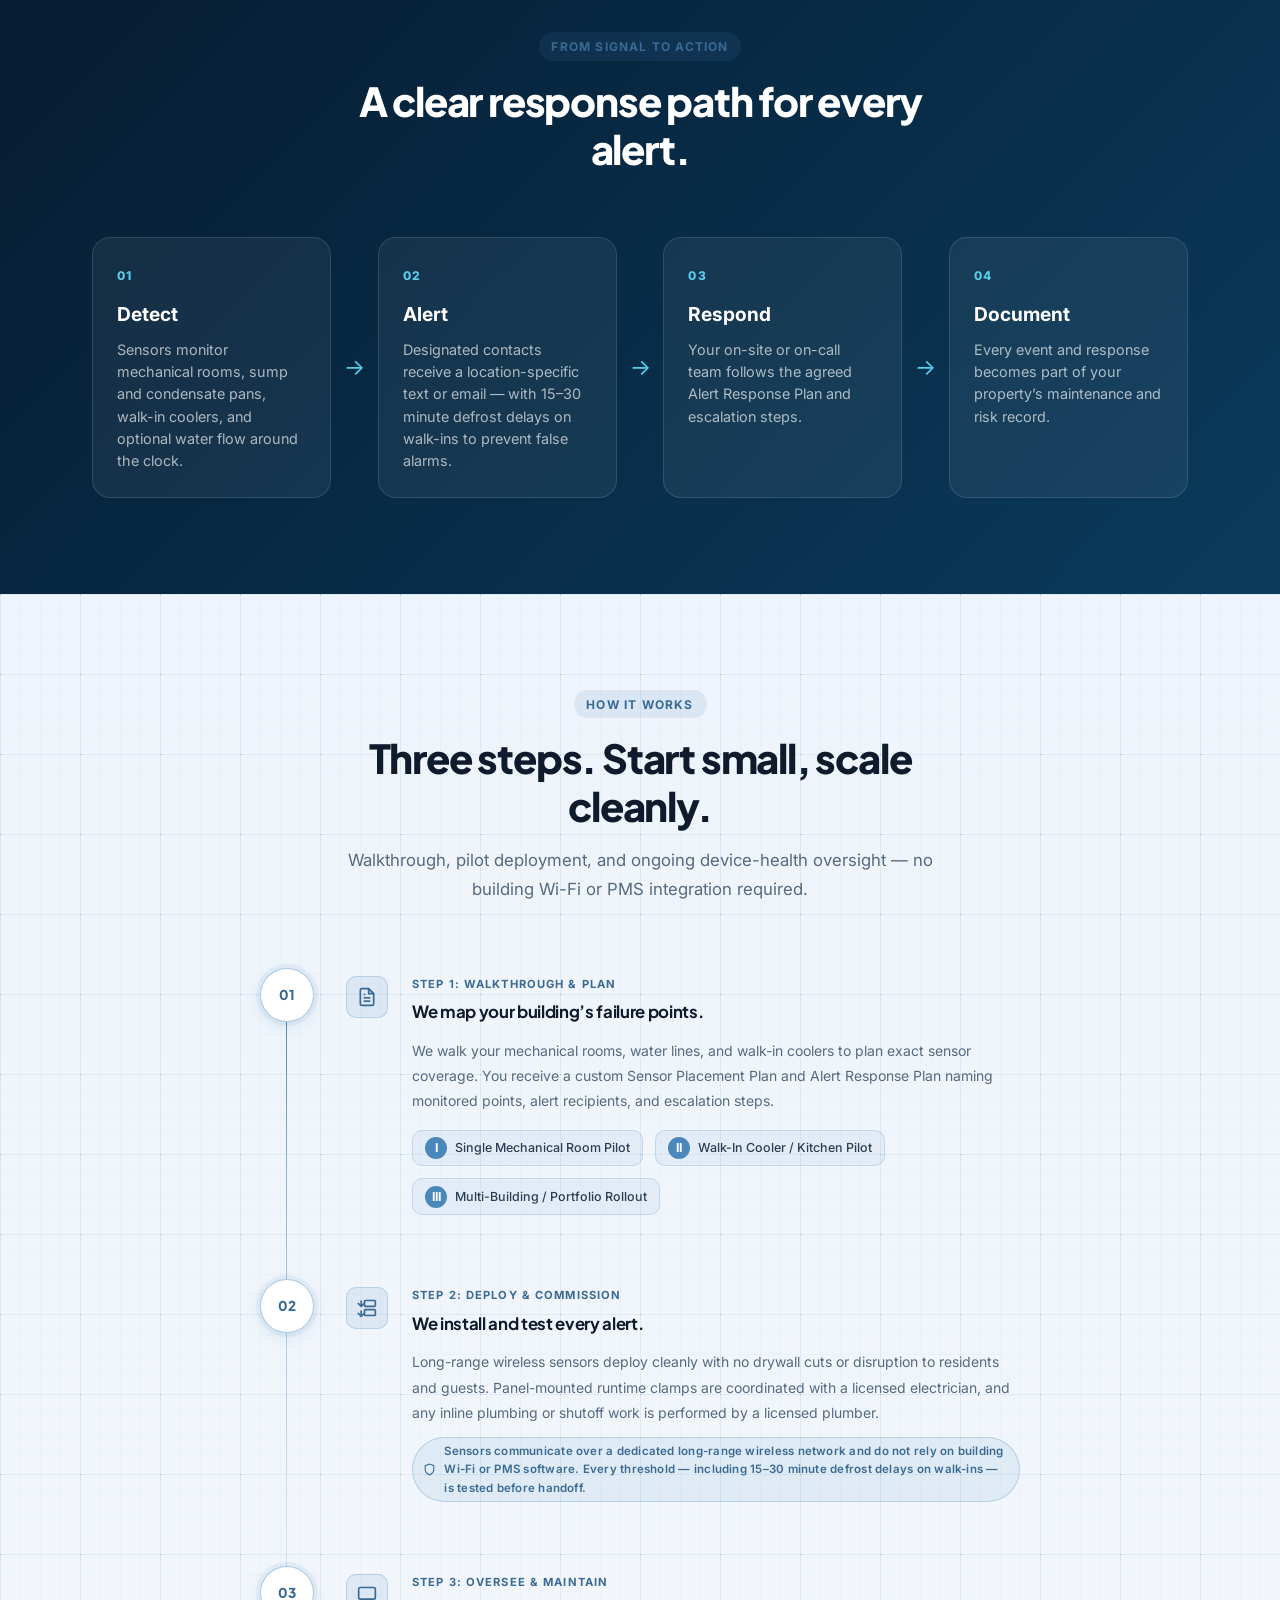
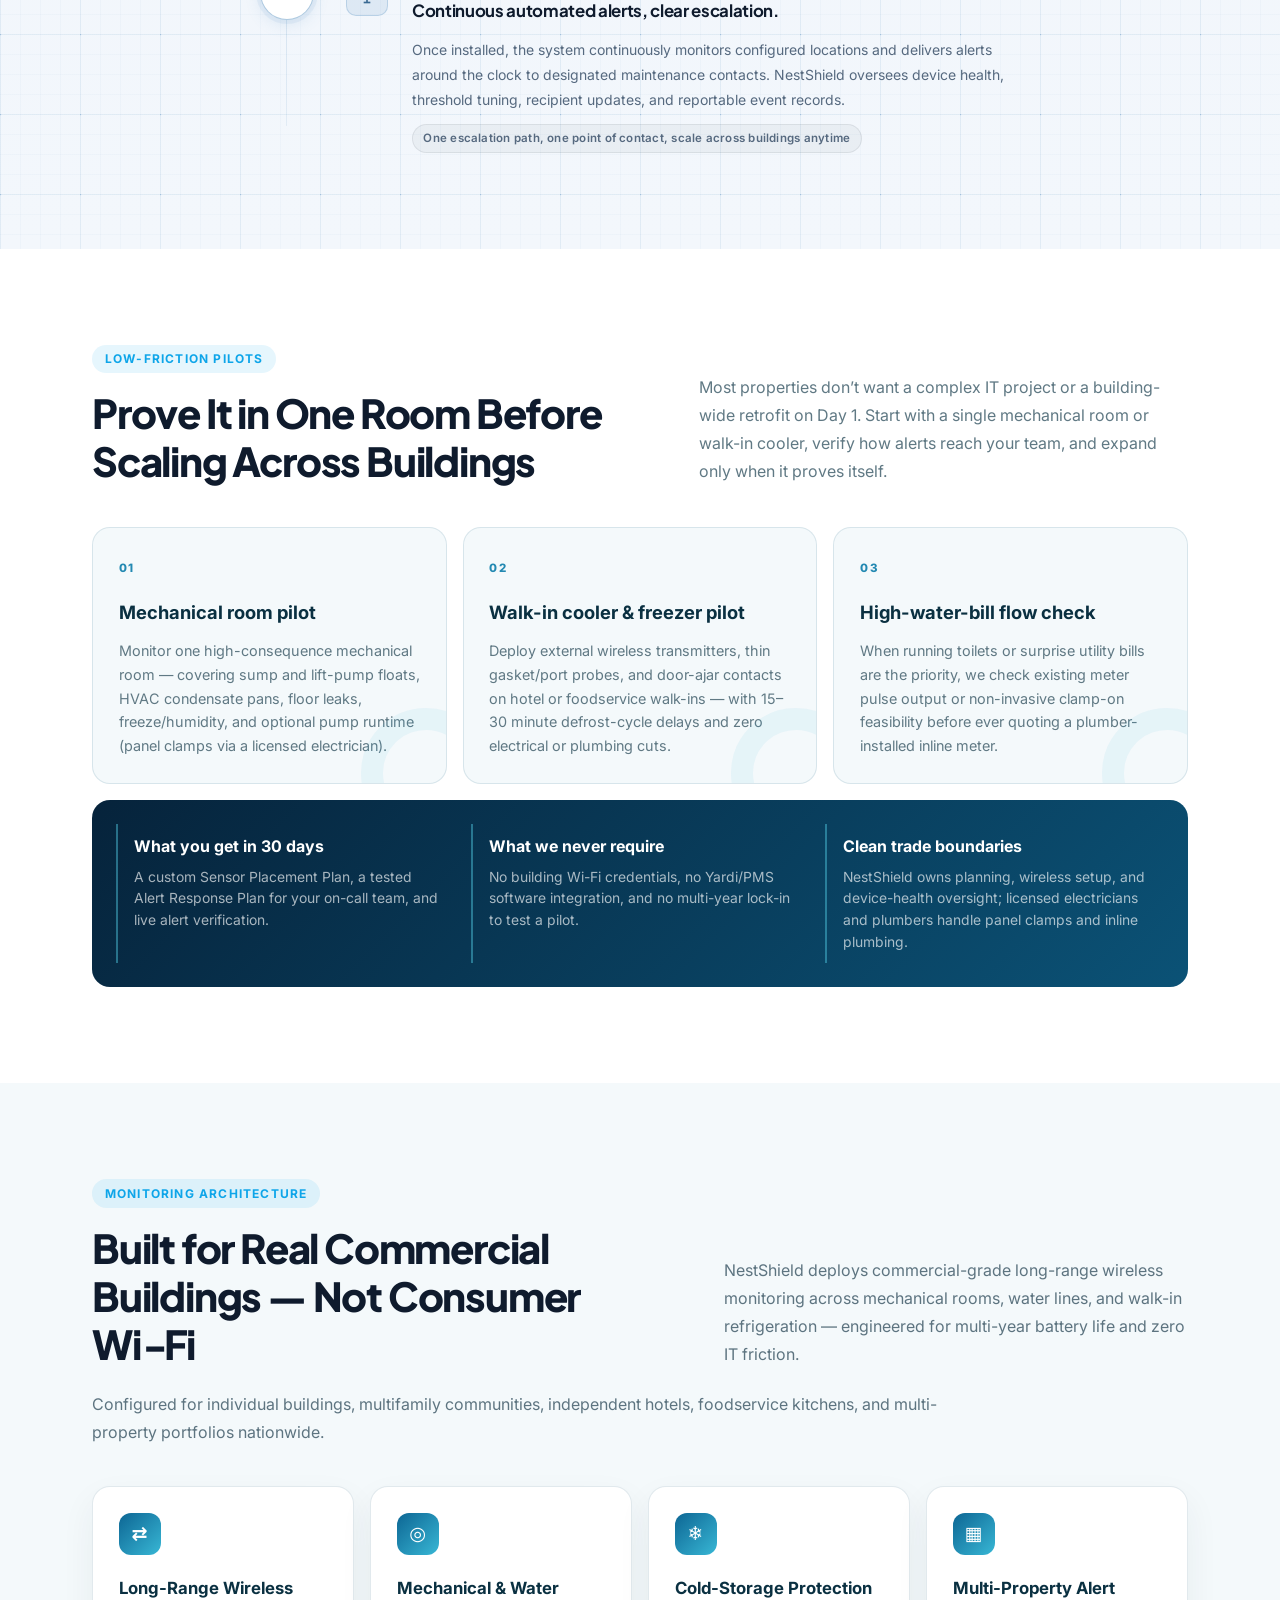
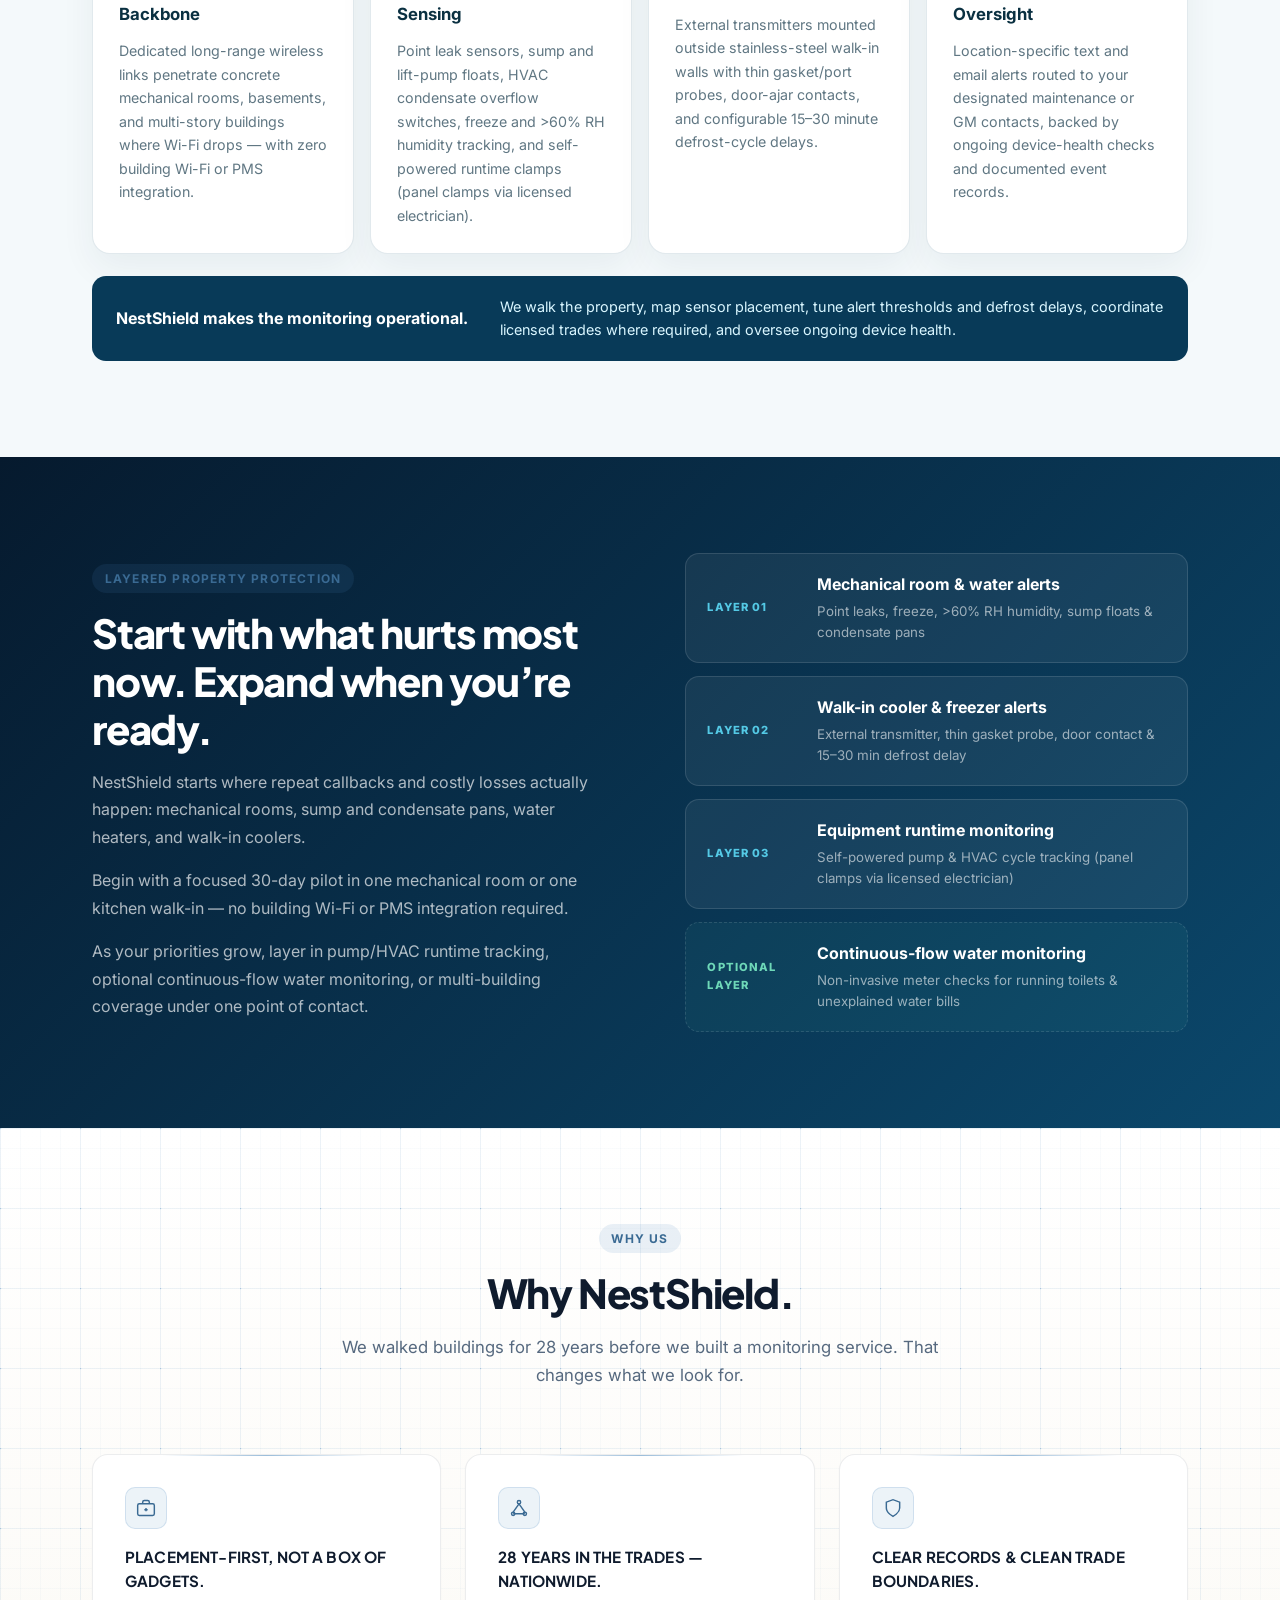
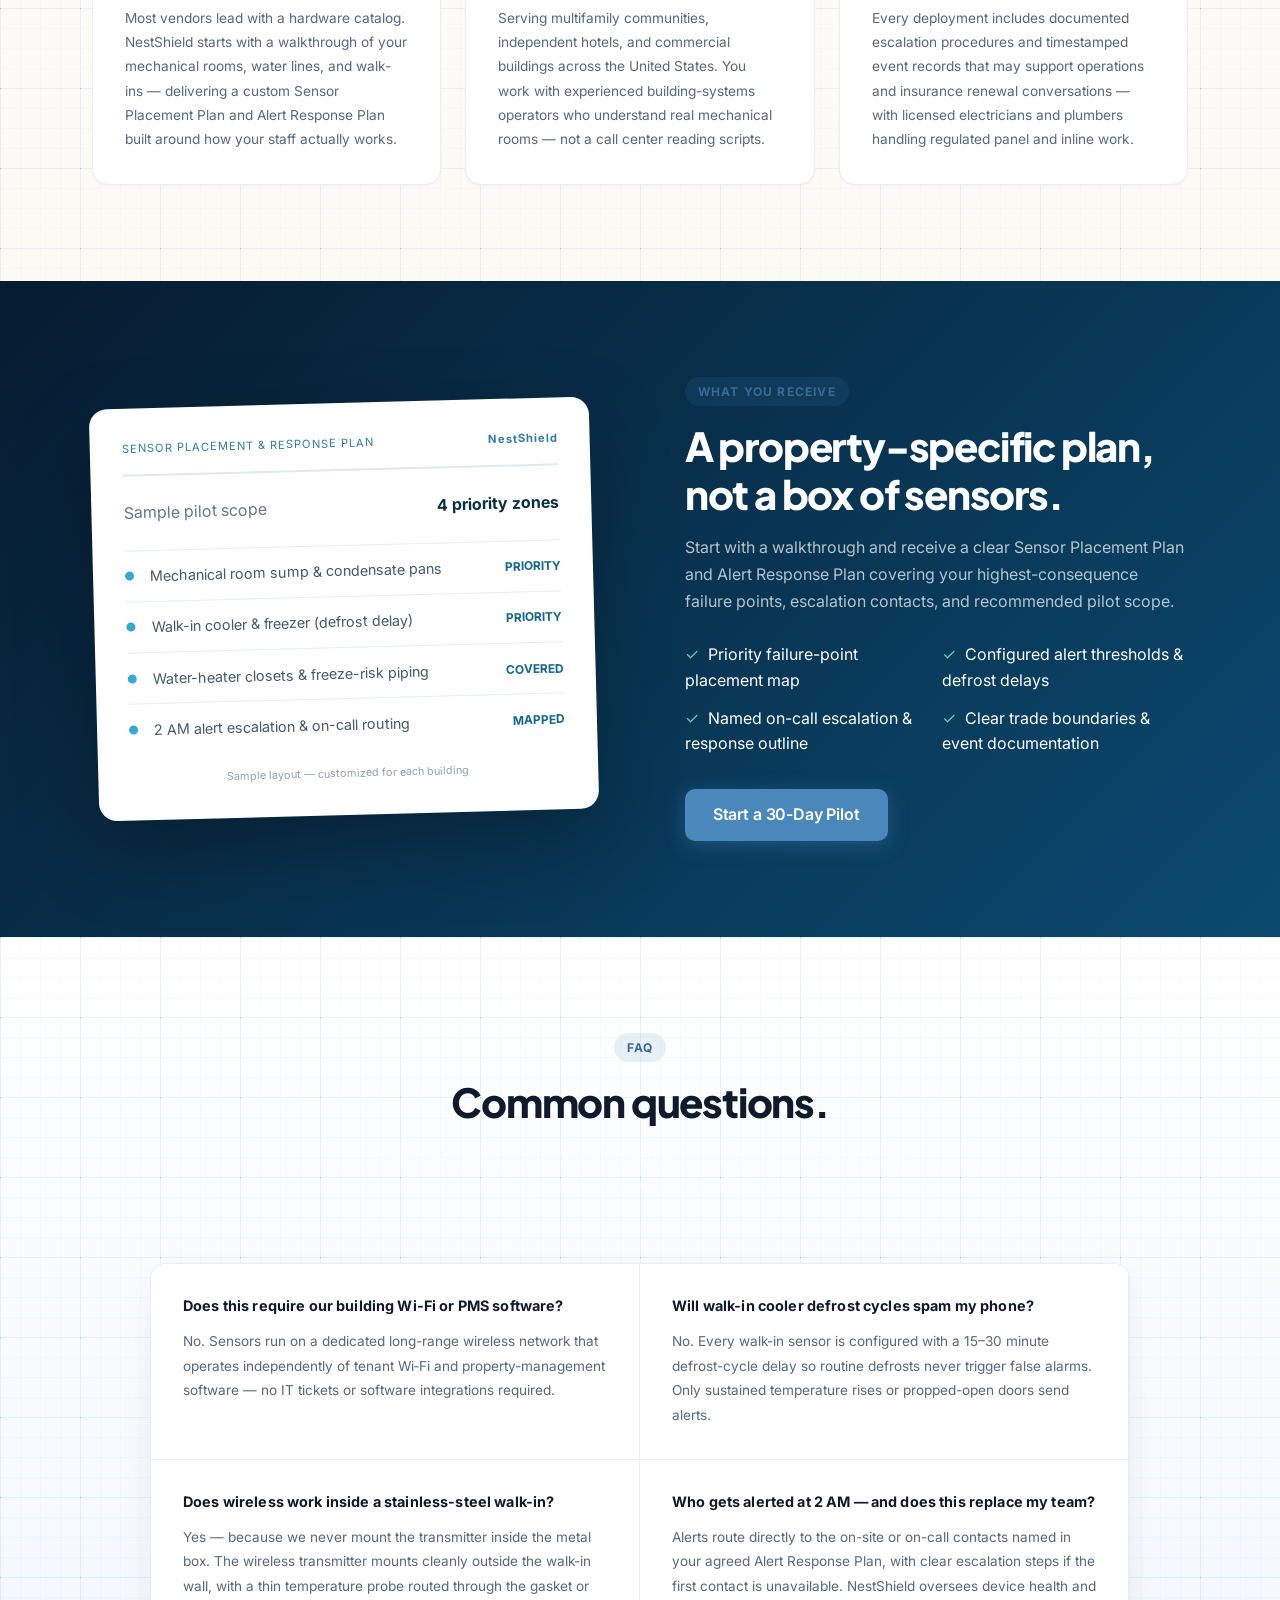
==== commit a73a89e5: "Step 15b: Fix 2-column flex layout inside Additional Capabilities card" ====
--- a/index.html
+++ b/index.html
@@ -292,9 +292,9 @@
               <div class="phase-body">
                 <h3 class="phase-title">Additional Capabilities (Available by Request)</h3>
                 <p class="phase-desc">Targeted add-ons that can be scoped alongside your mechanical-room or walk-in walkthrough when your property has a specific operational need.</p>
-                <ul class="phase-features">
-                  <li><svg viewBox="0 0 24 24" fill="none" stroke="currentColor" stroke-width="2.5"><polyline points="20 6 9 17 4 12"/></svg><strong>Indoor Air Quality (CO&#8322;, PM2.5 &amp; RH):</strong> Targeted monitoring for clubhouses, corridors, and complaint-driven spaces (environmental readings only)</li>
-                  <li><svg viewBox="0 0 24 24" fill="none" stroke="currentColor" stroke-width="2.5"><polyline points="20 6 9 17 4 12"/></svg><strong>Smart-Lock Retrofits:</strong> Scoped for vacant units and smaller multifamily or boutique properties (coordinated with a qualified access partner where required)</li>
+                <ul class="phase-features" style="grid-template-columns: repeat(2, minmax(0, 1fr));">
+                  <li><svg viewBox="0 0 24 24" fill="none" stroke="currentColor" stroke-width="2.5"><polyline points="20 6 9 17 4 12"/></svg><span><strong>Indoor Air Quality (CO&#8322;, PM2.5 &amp; RH):</strong> Targeted monitoring for clubhouses, corridors, and complaint-driven spaces (environmental readings only).</span></li>
+                  <li><svg viewBox="0 0 24 24" fill="none" stroke="currentColor" stroke-width="2.5"><polyline points="20 6 9 17 4 12"/></svg><span><strong>Smart-Lock Retrofits:</strong> Scoped for vacant units and smaller multifamily or boutique properties (coordinated with a qualified access partner where required).</span></li>
                 </ul>
               </div>
             </div>
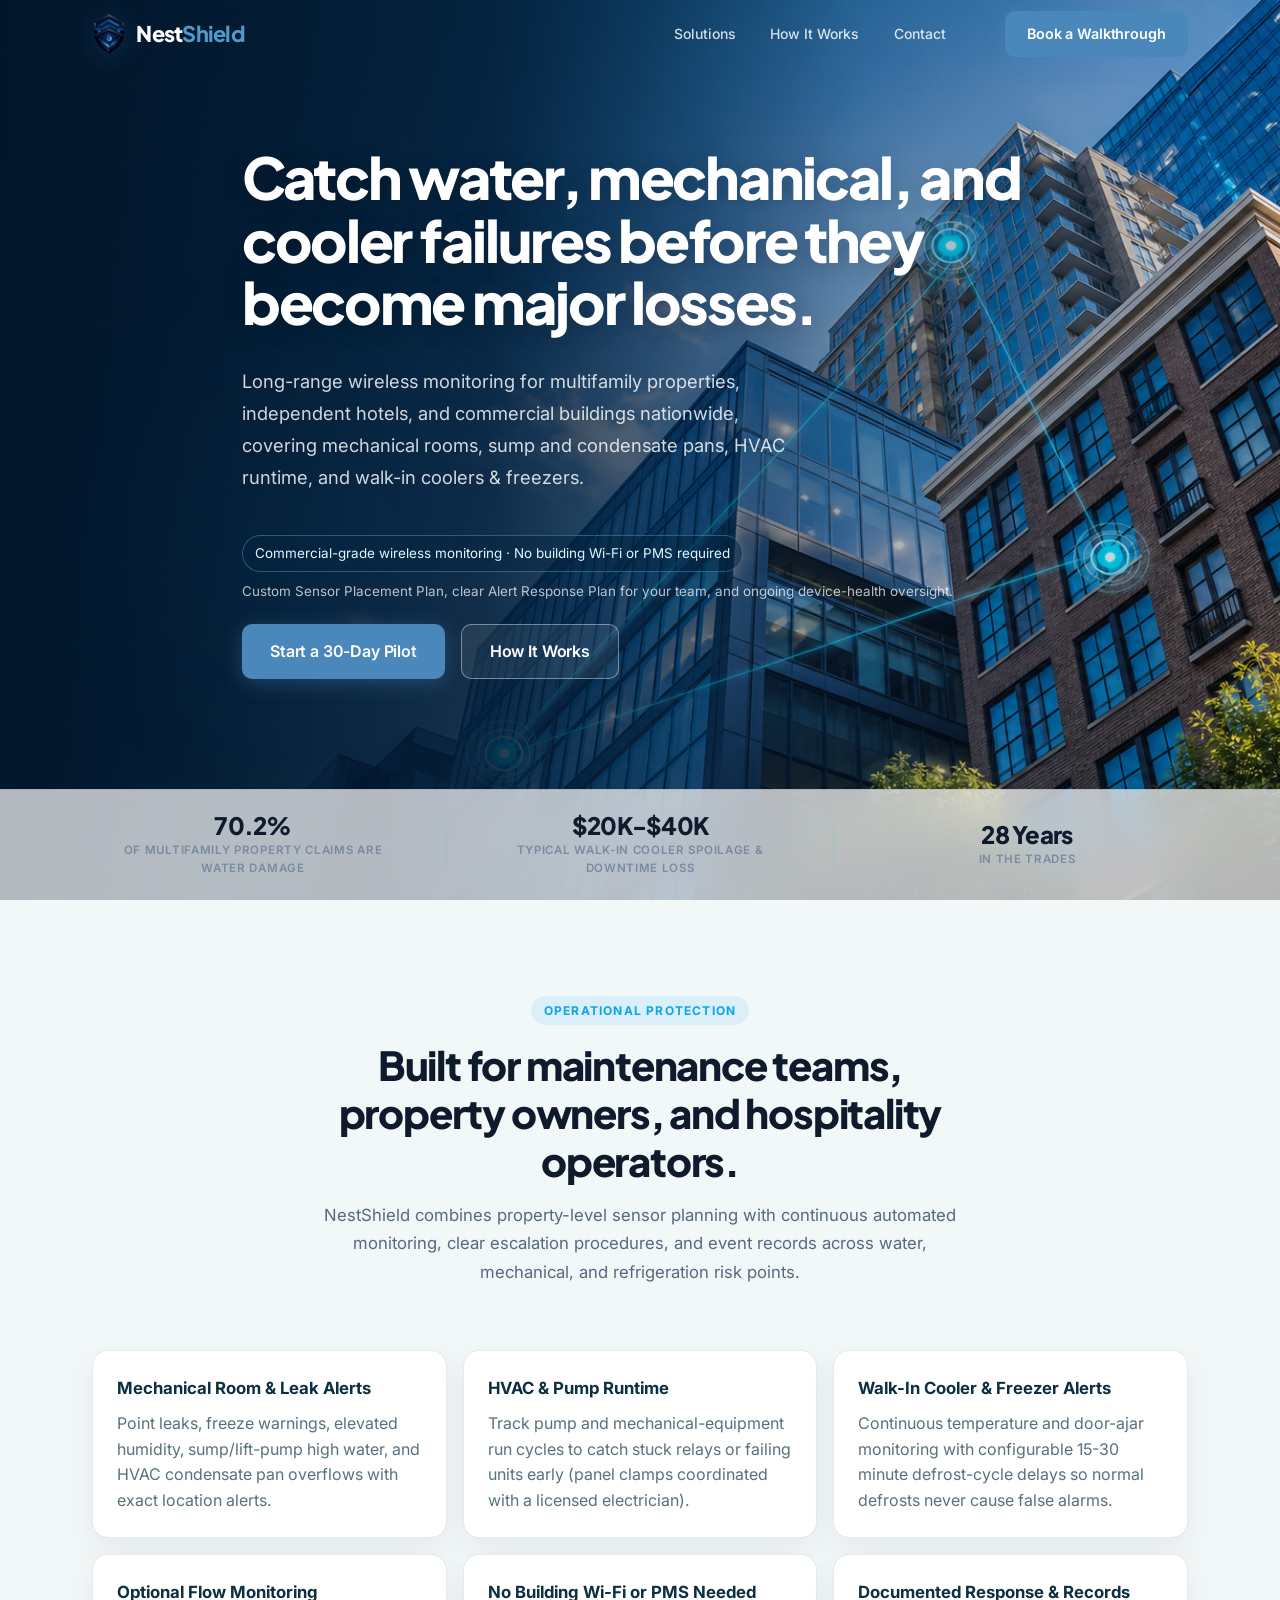
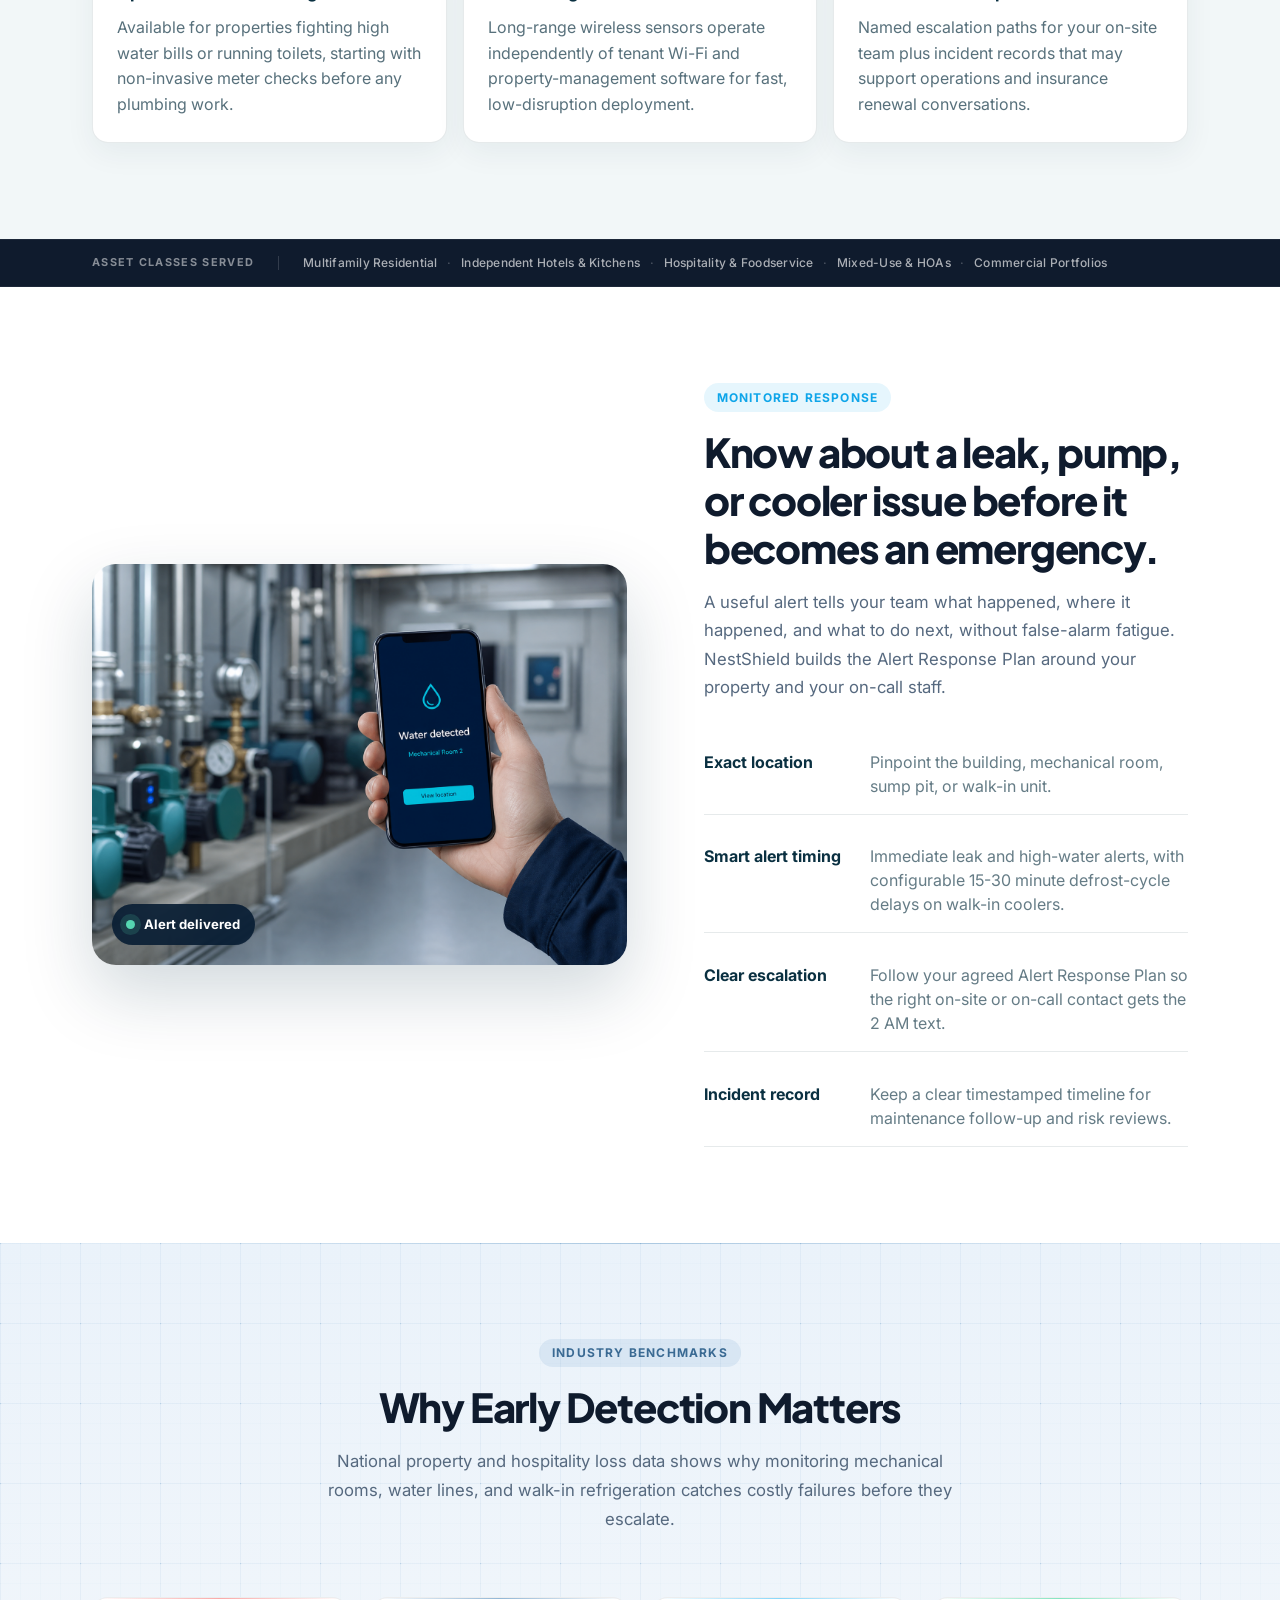
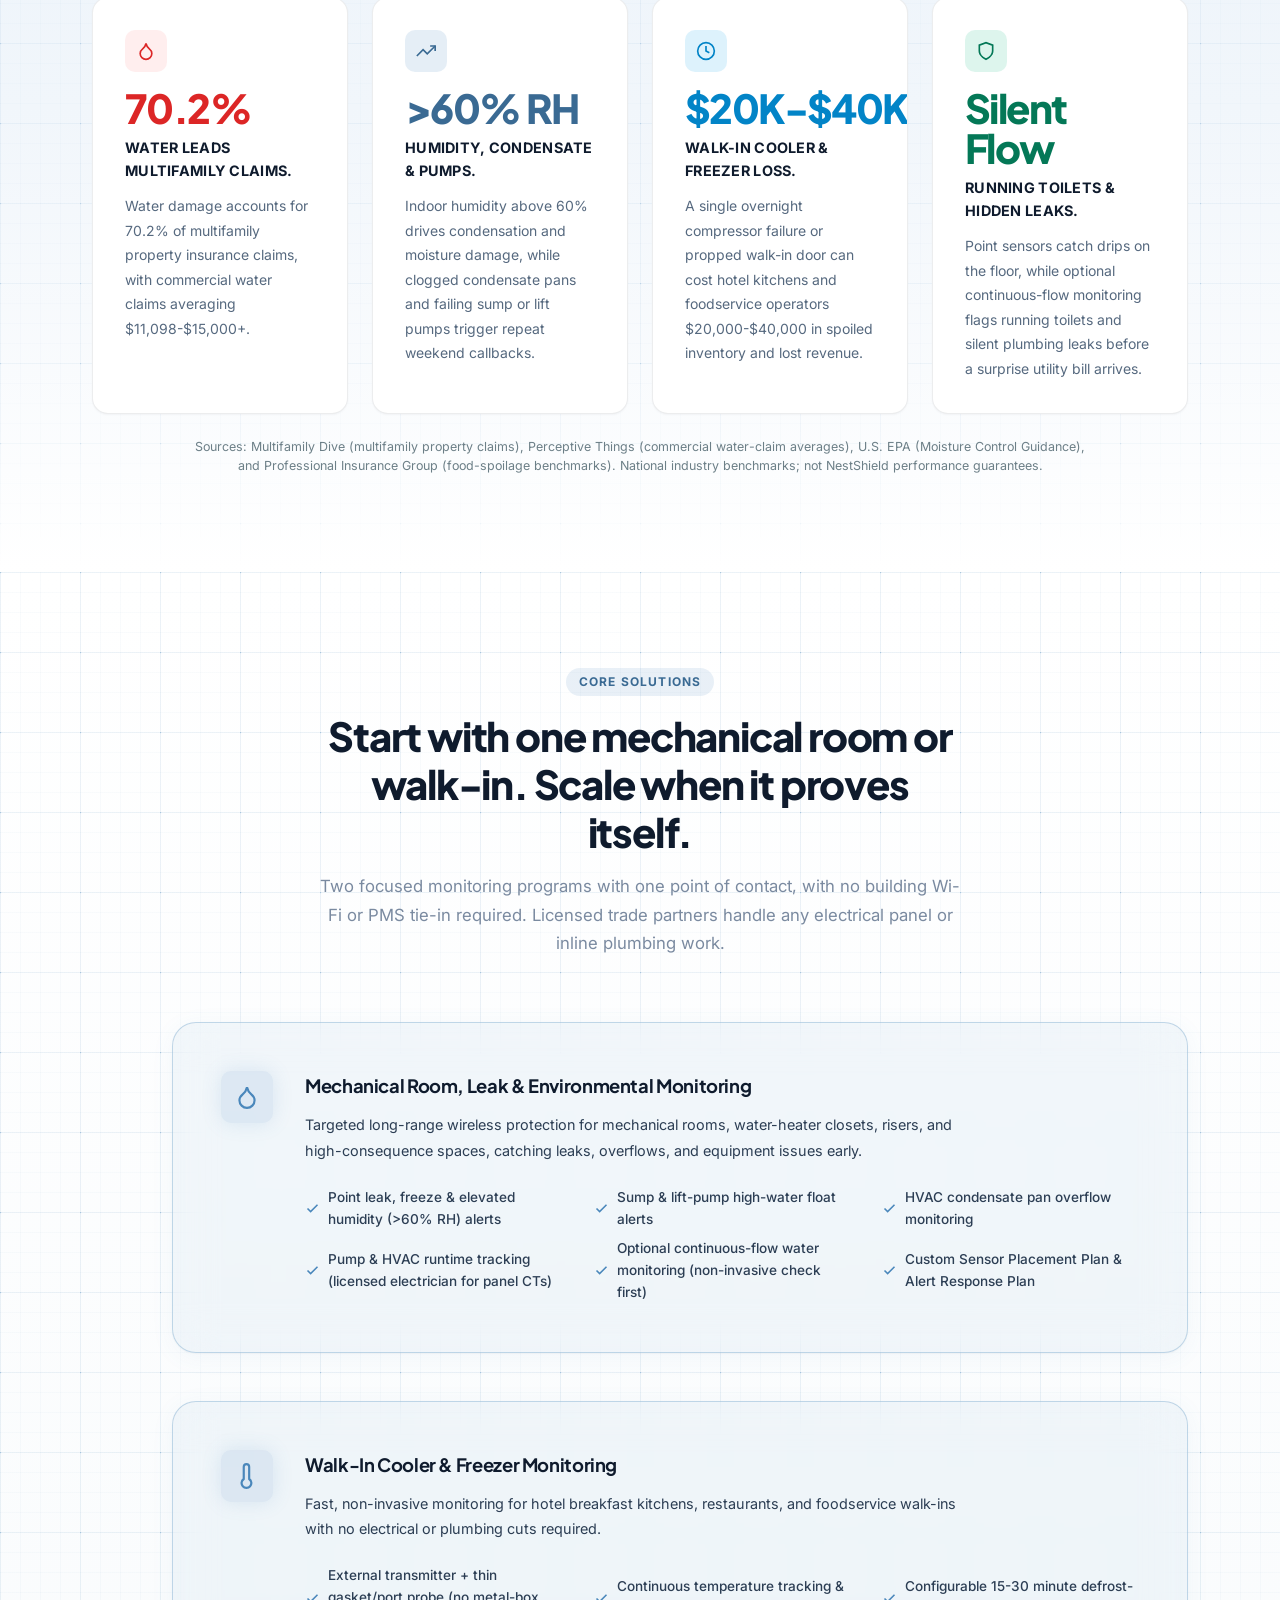
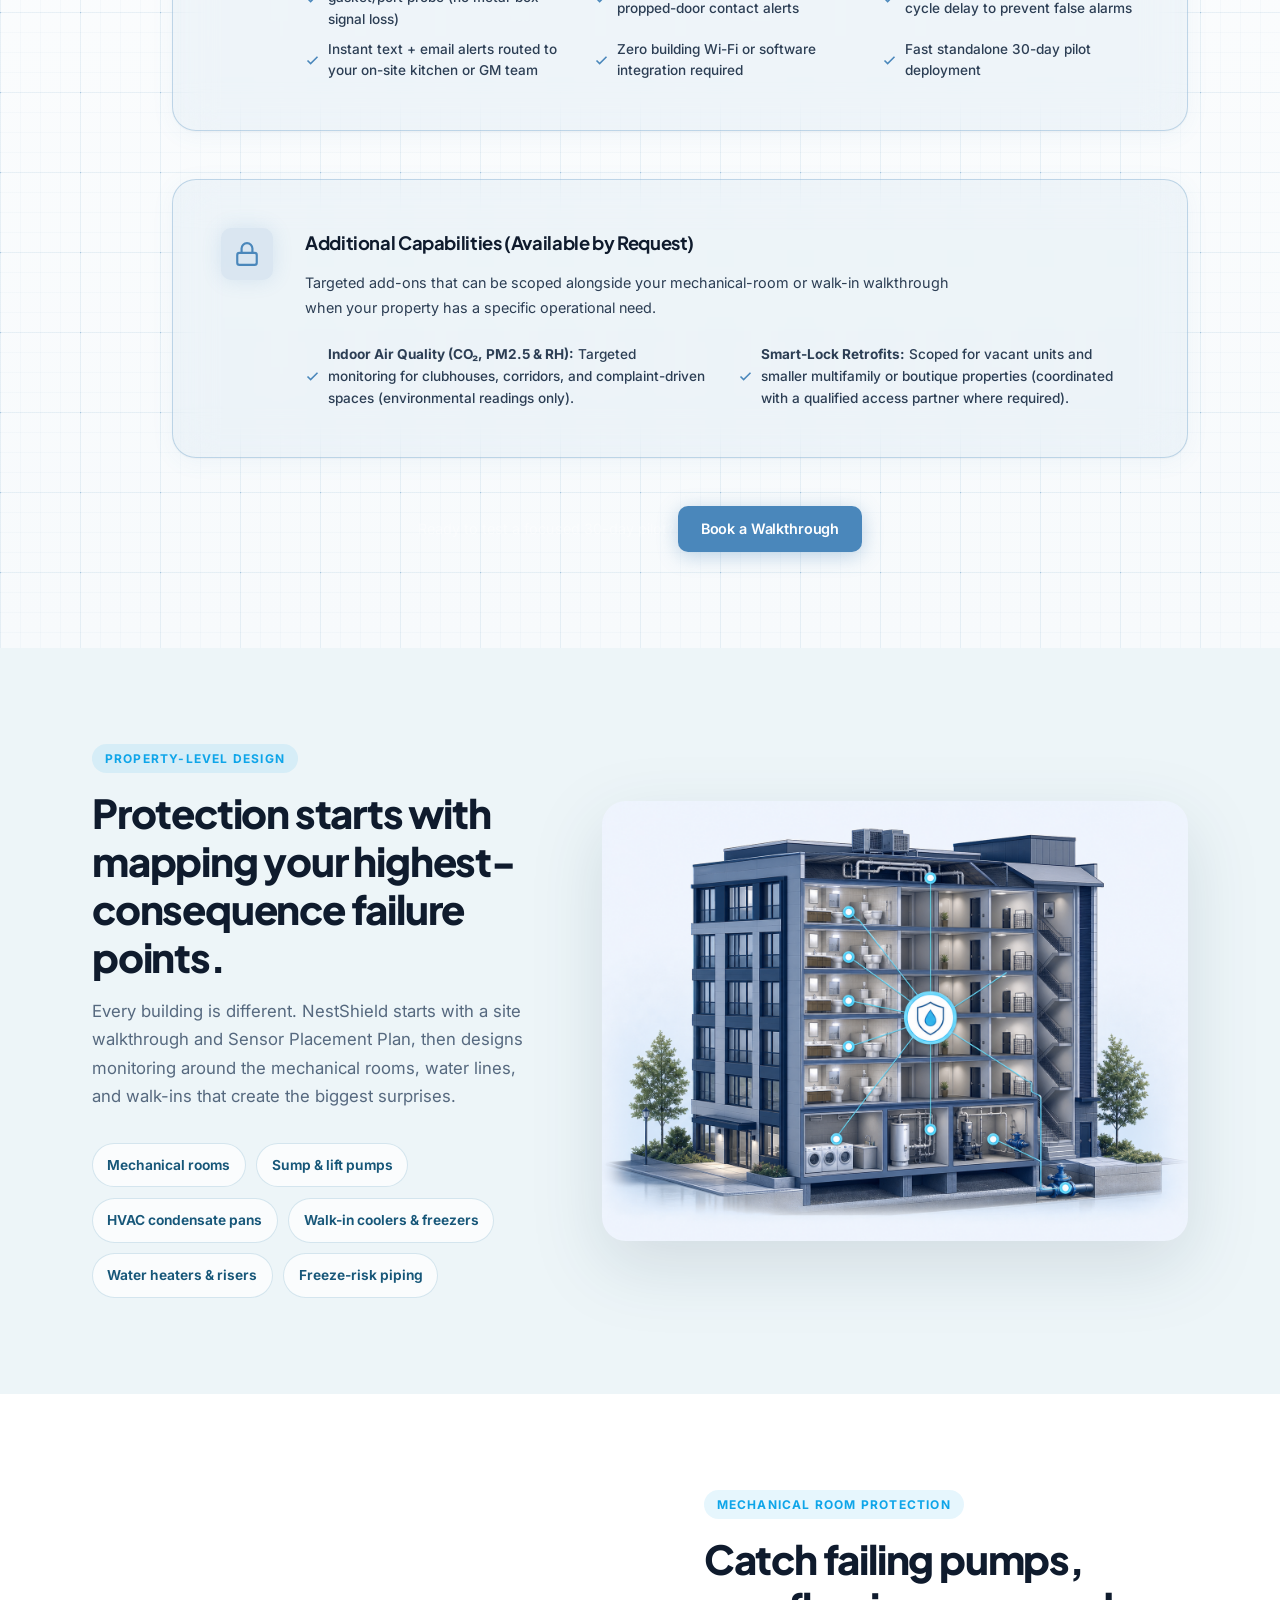
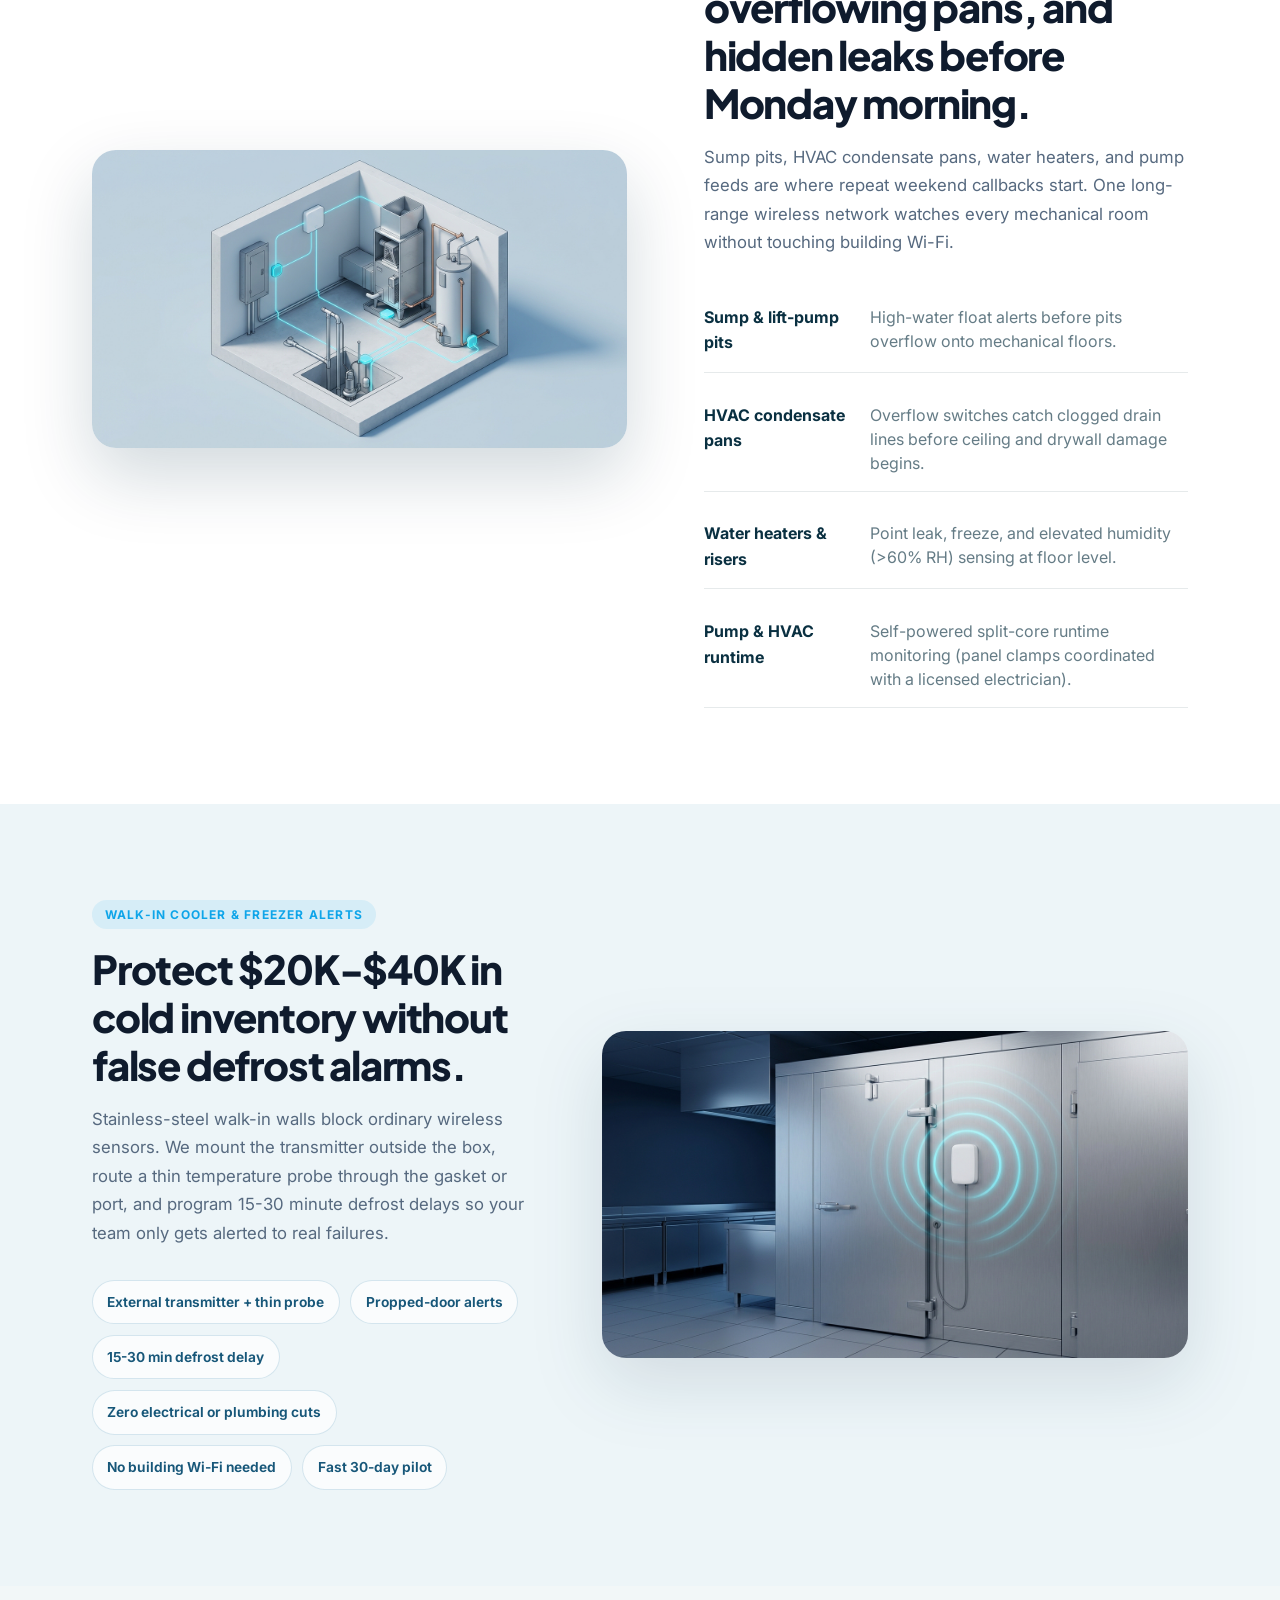
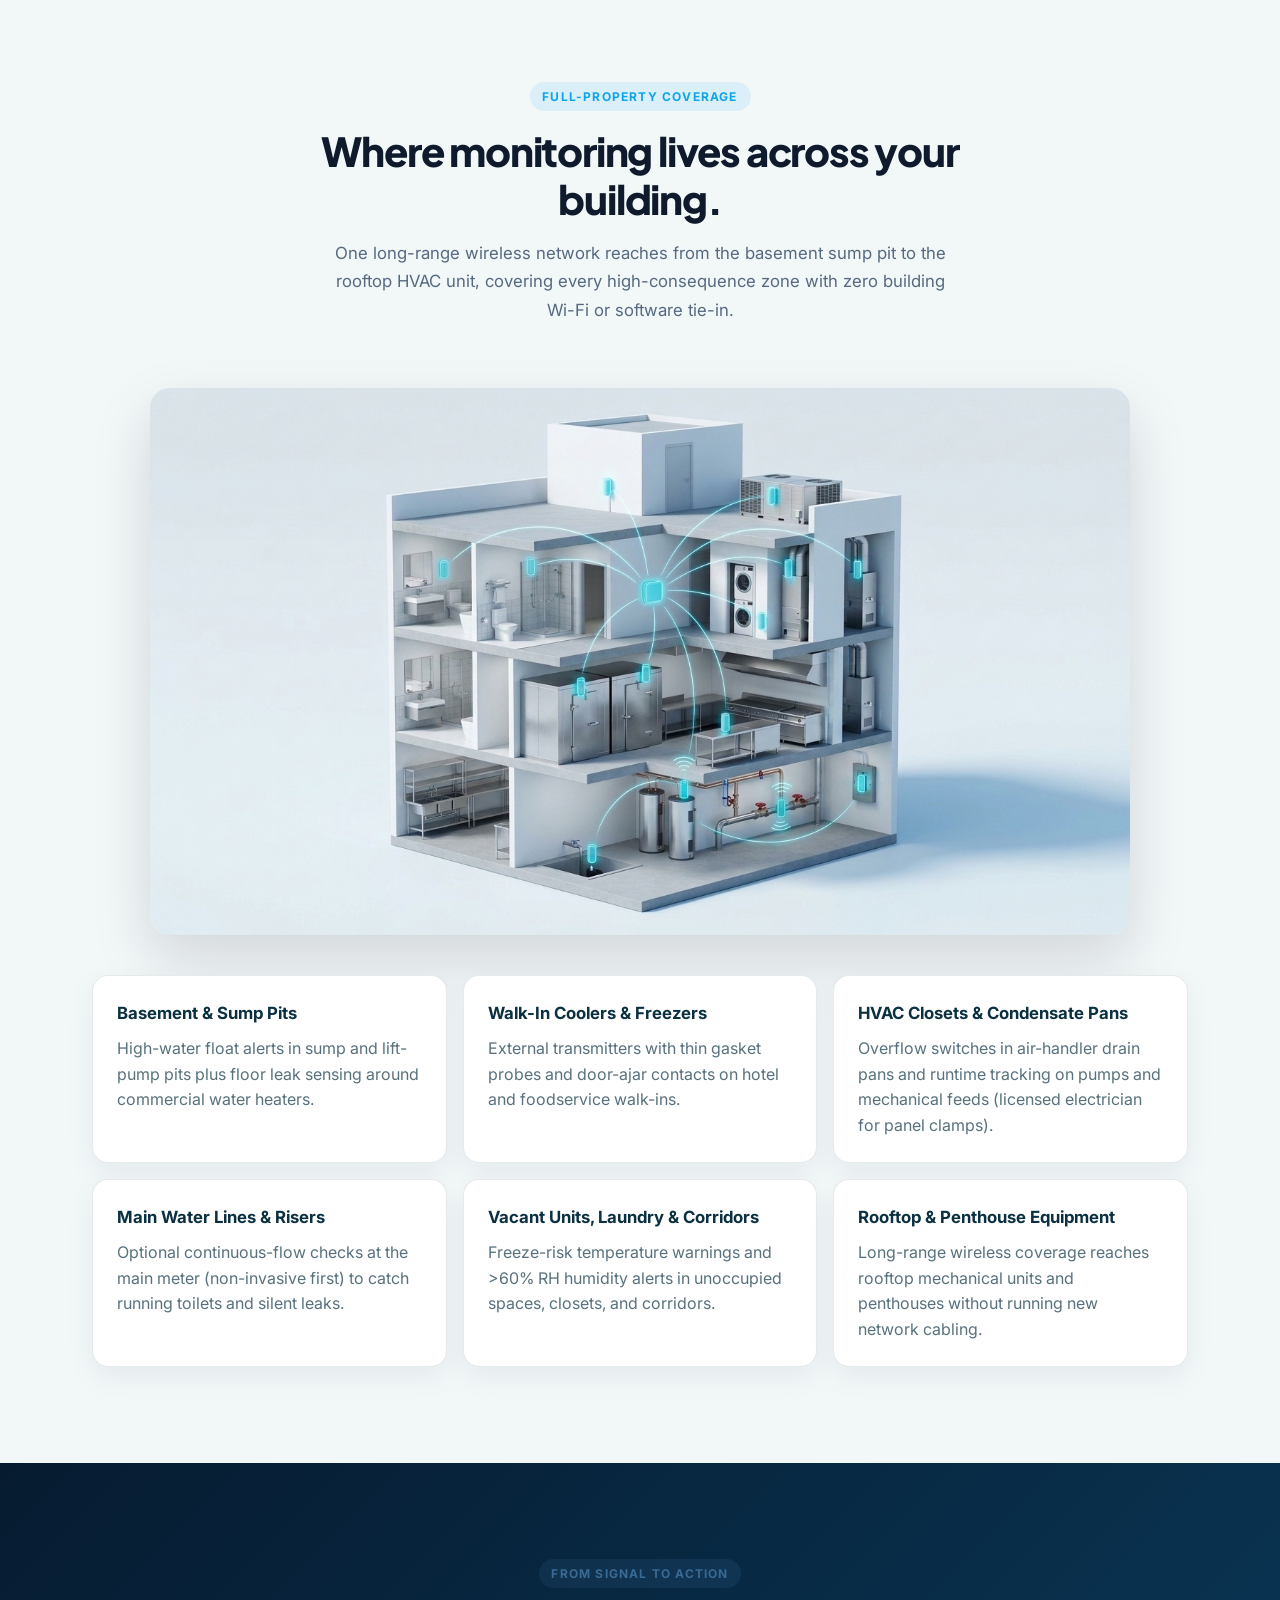
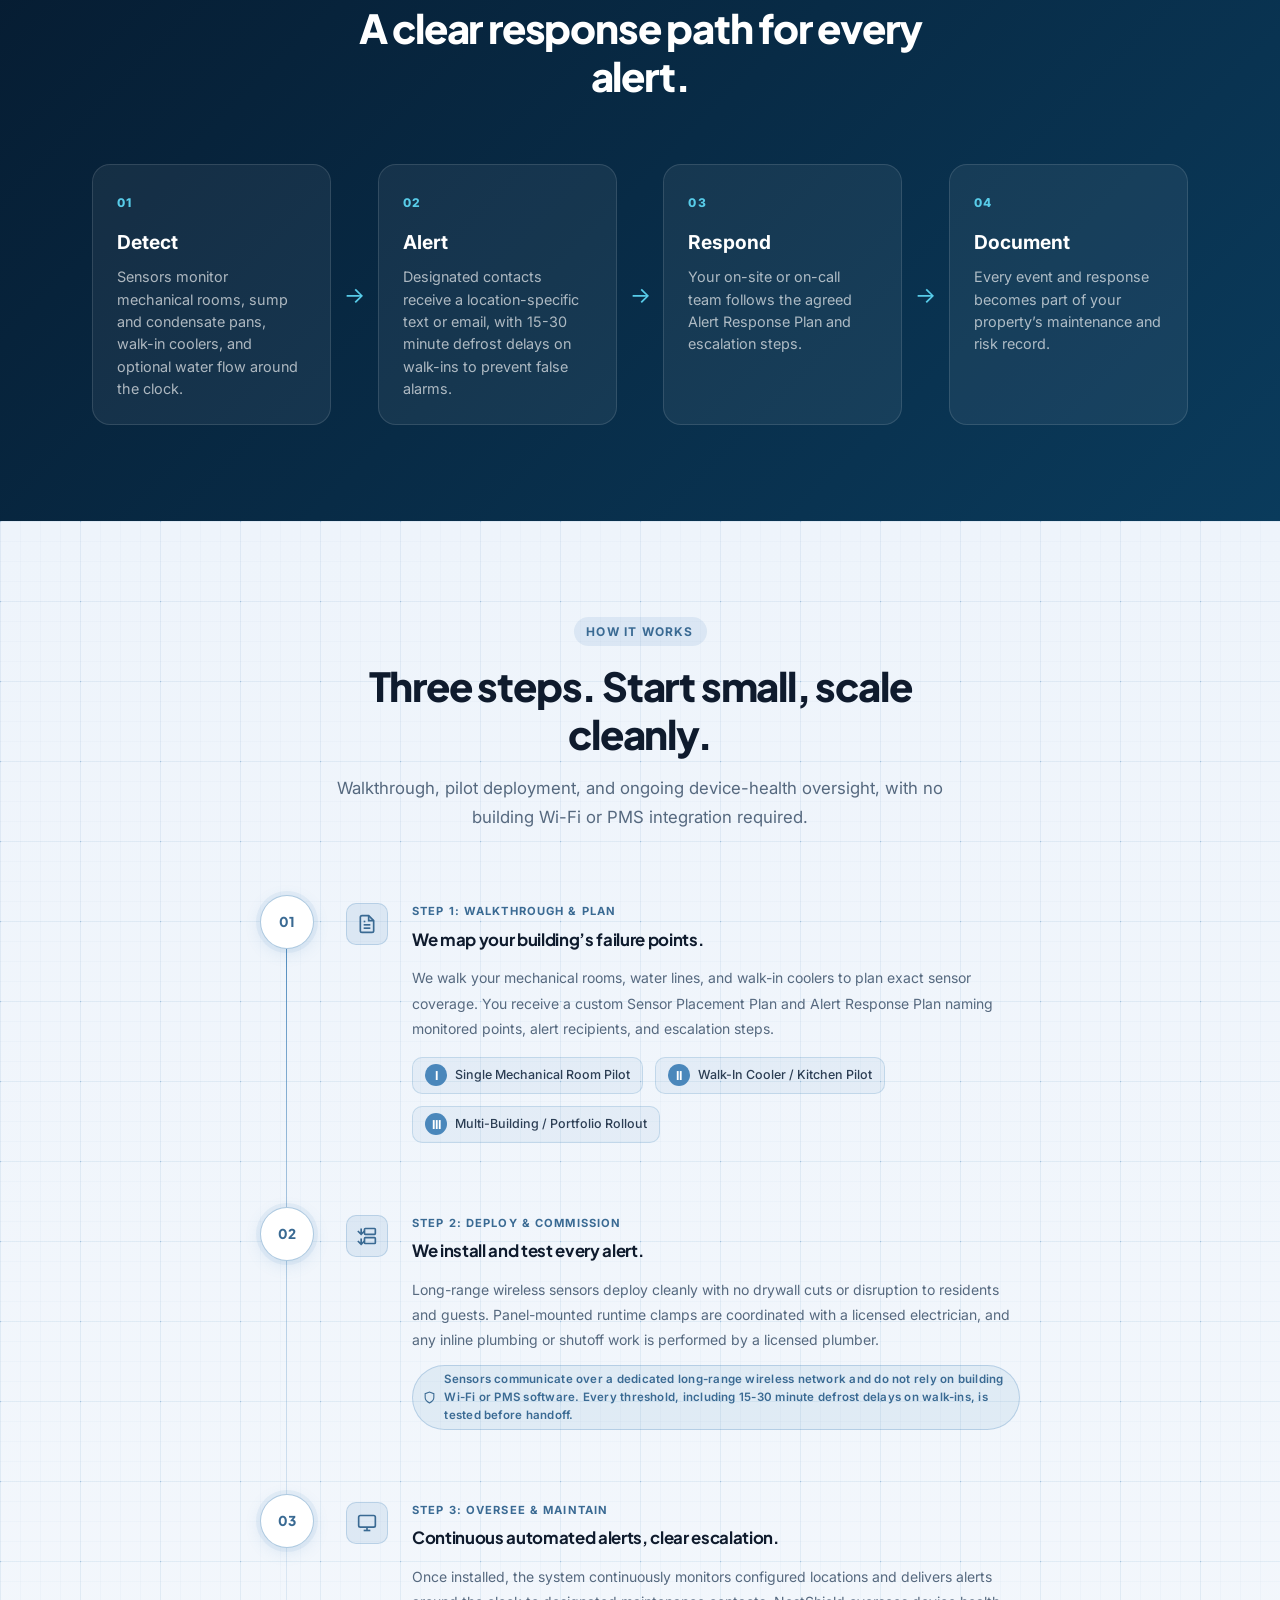
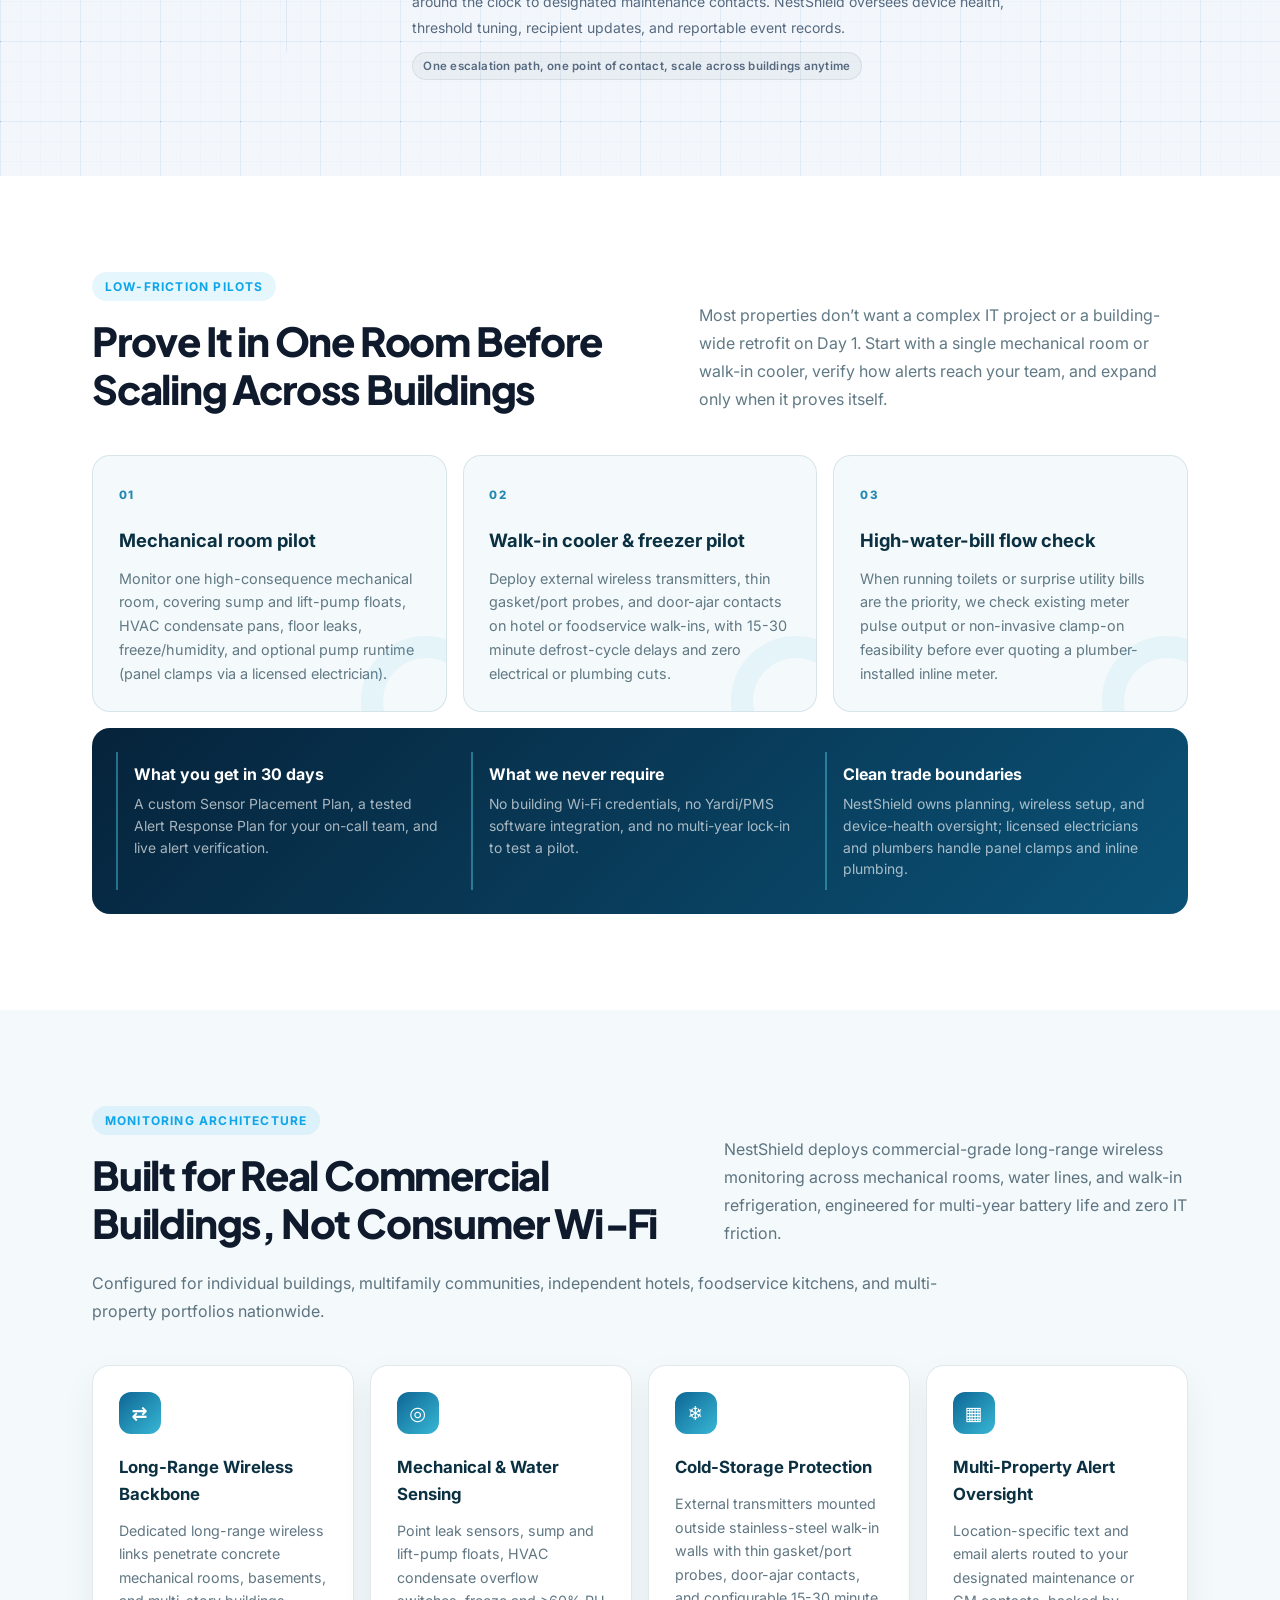
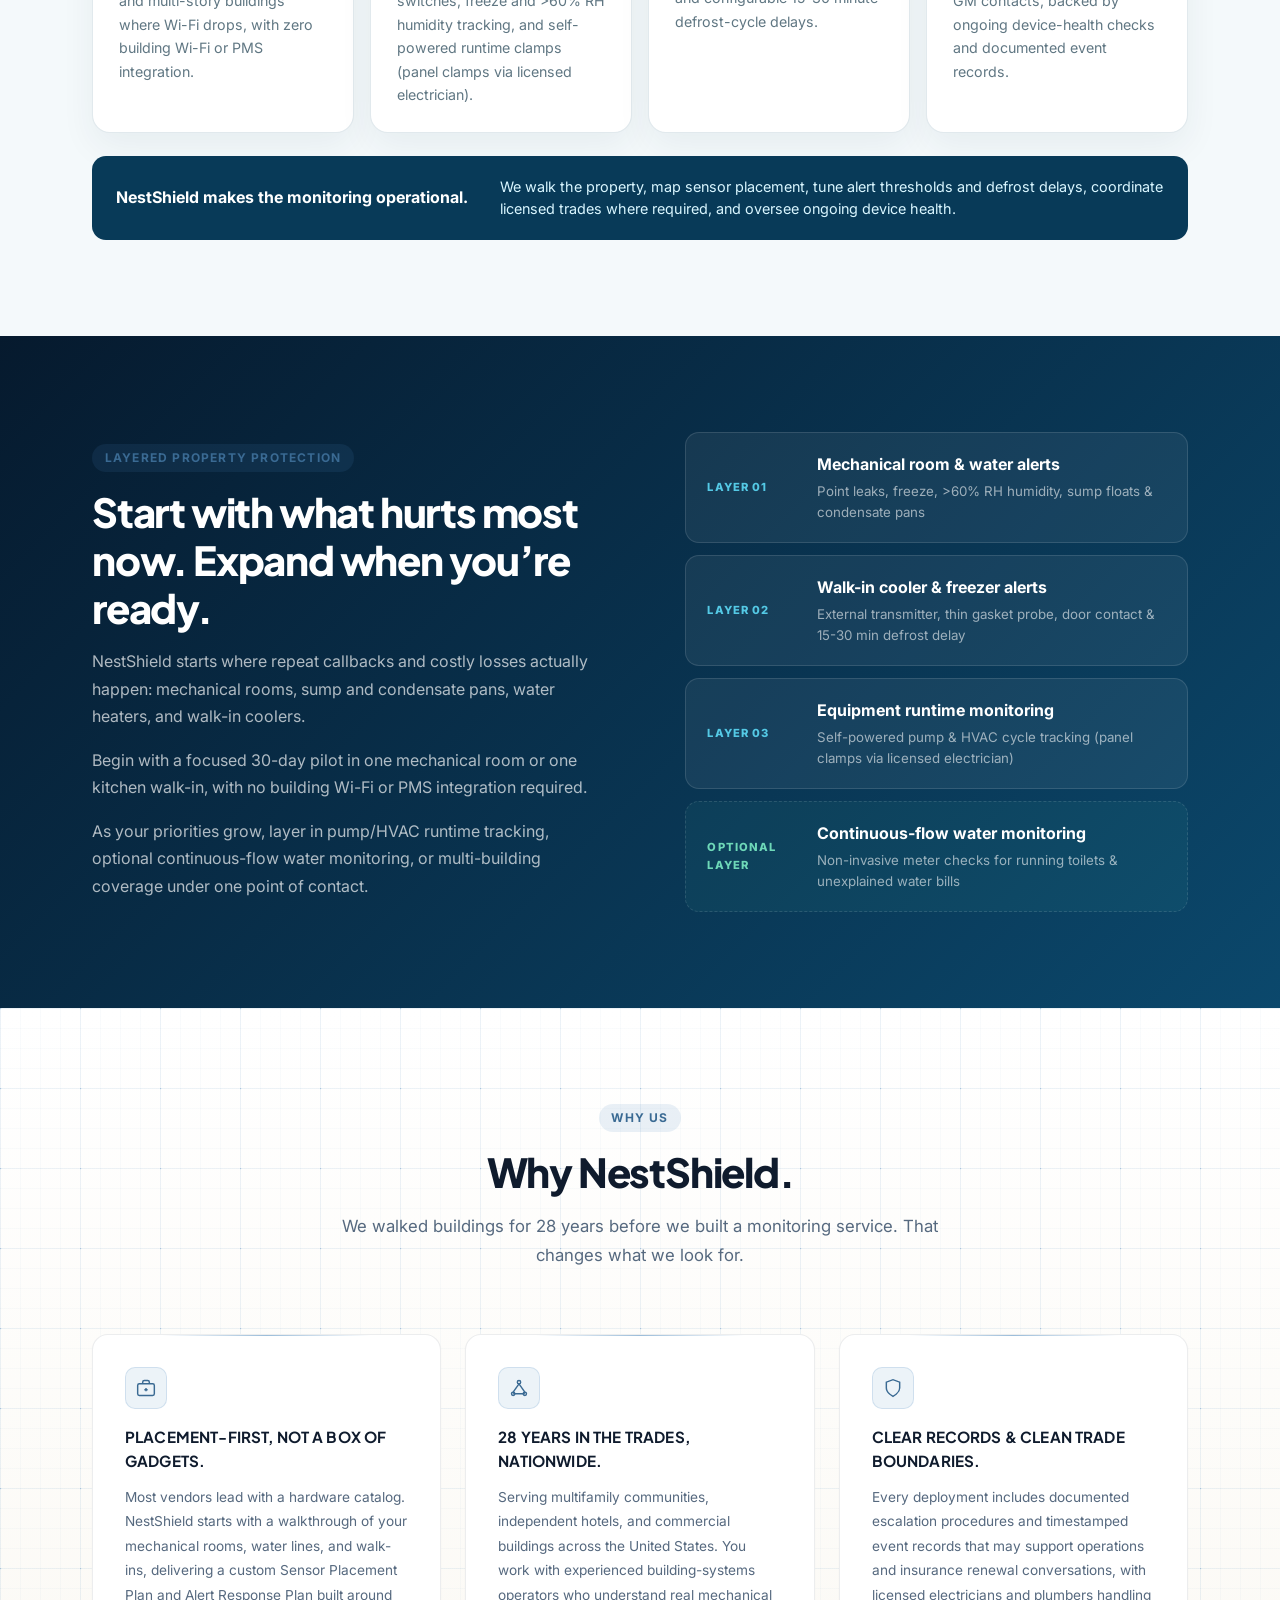
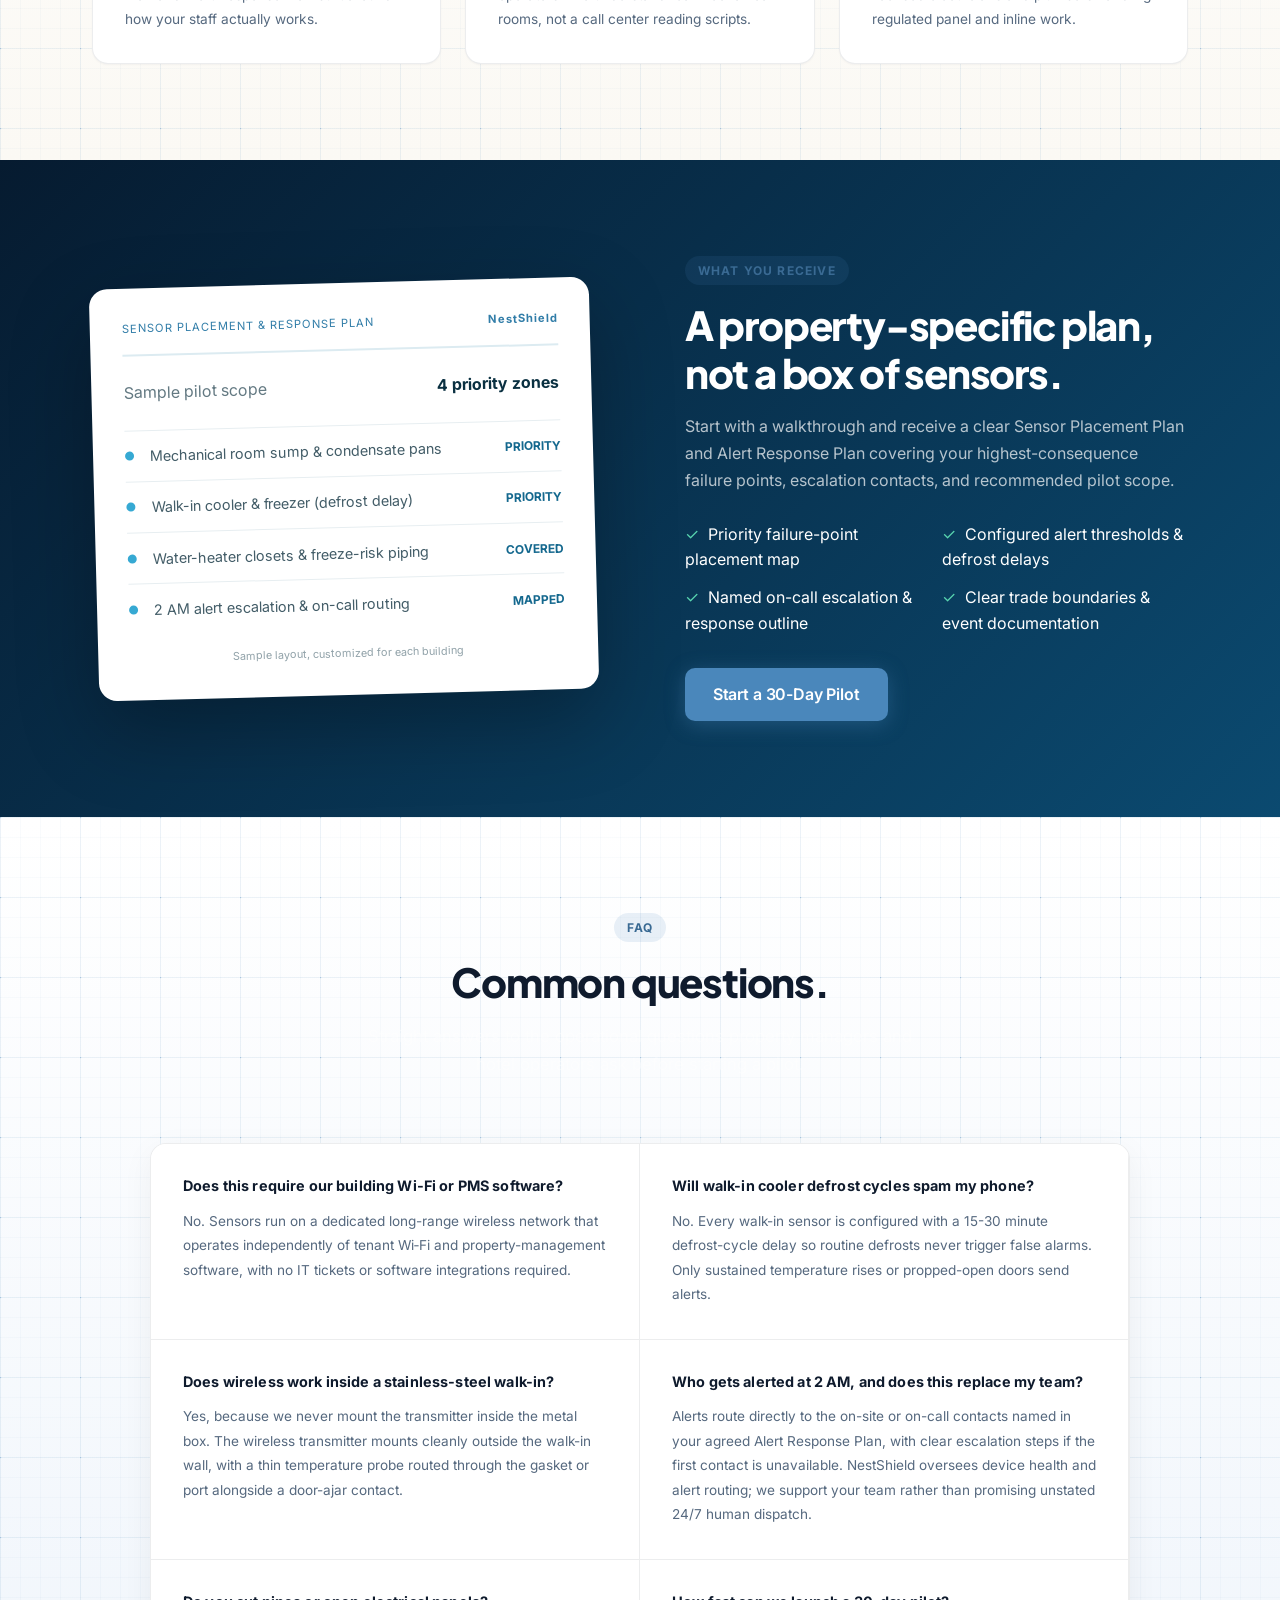
==== commit 9cda132b: "Step 16: Scrub em-dashes and en-dashes across index.html for cleaner human copy" ====
--- a/index.html
+++ b/index.html
@@ -4,7 +4,7 @@
   <meta charset="UTF-8" />
   <meta name="viewport" content="width=device-width, initial-scale=1.0" />
   <title>NestShield | Commercial Water, Mechanical &amp; Cooler Monitoring</title>
-  <meta name="description" content="Long-range wireless monitoring for multifamily properties, independent hotels, and commercial buildings nationwide. Mechanical rooms, leaks, freeze, humidity, and walk-in cooler alerts — no building Wi-Fi or PMS required." />
+  <meta name="description" content="Long-range wireless monitoring for multifamily properties, independent hotels, and commercial buildings nationwide. Mechanical rooms, leaks, freeze, humidity, and walk-in cooler alerts, with no building Wi-Fi or PMS required." />
   <meta name="robots" content="index, follow" />
 
   <link rel="canonical" href="https://nestshield.net" />
@@ -12,14 +12,14 @@
 
   <!-- Open Graph -->
   <meta property="og:title" content="NestShield | Commercial Water, Mechanical &amp; Cooler Monitoring" />
-  <meta property="og:description" content="Long-range wireless monitoring for multifamily properties, independent hotels, and commercial buildings nationwide. Mechanical rooms, leaks, freeze, humidity, and walk-in cooler alerts — no building Wi-Fi or PMS required." />
+  <meta property="og:description" content="Long-range wireless monitoring for multifamily properties, independent hotels, and commercial buildings nationwide. Mechanical rooms, leaks, freeze, humidity, and walk-in cooler alerts, with no building Wi-Fi or PMS required." />
   <meta property="og:type" content="website" />
   <meta property="og:url" content="https://nestshield.net" />
 
   <!-- Twitter -->
   <meta name="twitter:card" content="summary" />
   <meta name="twitter:title" content="NestShield | Commercial Water, Mechanical &amp; Cooler Monitoring" />
-  <meta name="twitter:description" content="Long-range wireless monitoring for multifamily properties, independent hotels, and commercial buildings nationwide. Mechanical rooms, leaks, freeze, humidity, and walk-in cooler alerts — no building Wi-Fi or PMS required." />
+  <meta name="twitter:description" content="Long-range wireless monitoring for multifamily properties, independent hotels, and commercial buildings nationwide. Mechanical rooms, leaks, freeze, humidity, and walk-in cooler alerts, with no building Wi-Fi or PMS required." />
 
   <!-- Fonts -->
   <link rel="preconnect" href="https://fonts.googleapis.com" />
@@ -83,7 +83,7 @@
         </h1>
 
         <p class="hero-sub reveal reveal-delay-2">
-          Long-range wireless monitoring for multifamily properties, independent hotels, and commercial buildings nationwide &mdash; covering mechanical rooms, sump and condensate pans, HVAC runtime, and walk-in coolers &amp; freezers.
+          Long-range wireless monitoring for multifamily properties, independent hotels, and commercial buildings nationwide, covering mechanical rooms, sump and condensate pans, HVAC runtime, and walk-in coolers &amp; freezers.
         </p>
 
         <p class="hero-platform reveal reveal-delay-2">
@@ -105,7 +105,7 @@
           </div>
           <div class="trust-stat-divider"></div>
           <div class="trust-stat">
-            <span class="trust-stat-value">$20K&ndash;$40K</span>
+            <span class="trust-stat-value">$20K-$40K</span>
             <span class="trust-stat-label">Typical Walk-In Cooler Spoilage &amp; Downtime Loss</span>
           </div>
           <div class="trust-stat-divider"></div>
@@ -125,10 +125,10 @@
           <p class="section-sub">NestShield combines property-level sensor planning with continuous automated monitoring, clear escalation procedures, and event records across water, mechanical, and refrigeration risk points.</p>
         </div>
         <div class="audience-grid">
-          <div class="audience-card reveal"><strong>Mechanical Room &amp; Leak Alerts</strong><span>Point leaks, freeze warnings, elevated humidity, sump/lift-pump high water, and HVAC condensate pan overflows &mdash; with exact location alerts.</span></div>
+          <div class="audience-card reveal"><strong>Mechanical Room &amp; Leak Alerts</strong><span>Point leaks, freeze warnings, elevated humidity, sump/lift-pump high water, and HVAC condensate pan overflows with exact location alerts.</span></div>
           <div class="audience-card reveal reveal-delay-1"><strong>HVAC &amp; Pump Runtime</strong><span>Track pump and mechanical-equipment run cycles to catch stuck relays or failing units early (panel clamps coordinated with a licensed electrician).</span></div>
-          <div class="audience-card reveal reveal-delay-2"><strong>Walk-In Cooler &amp; Freezer Alerts</strong><span>Continuous temperature and door-ajar monitoring with configurable 15&ndash;30 minute defrost-cycle delays so normal defrosts never cause false alarms.</span></div>
-          <div class="audience-card reveal"><strong>Optional Flow Monitoring</strong><span>Available for properties fighting high water bills or running toilets &mdash; starting with non-invasive meter checks before any plumbing work.</span></div>
+          <div class="audience-card reveal reveal-delay-2"><strong>Walk-In Cooler &amp; Freezer Alerts</strong><span>Continuous temperature and door-ajar monitoring with configurable 15-30 minute defrost-cycle delays so normal defrosts never cause false alarms.</span></div>
+          <div class="audience-card reveal"><strong>Optional Flow Monitoring</strong><span>Available for properties fighting high water bills or running toilets, starting with non-invasive meter checks before any plumbing work.</span></div>
           <div class="audience-card reveal reveal-delay-1"><strong>No Building Wi-Fi or PMS Needed</strong><span>Long-range wireless sensors operate independently of tenant Wi-Fi and property-management software for fast, low-disruption deployment.</span></div>
           <div class="audience-card reveal reveal-delay-2"><strong>Documented Response &amp; Records</strong><span>Named escalation paths for your on-site team plus incident records that may support operations and insurance renewal conversations.</span></div>
         </div>
@@ -168,10 +168,10 @@
         <div class="response-copy reveal reveal-delay-1">
           <span class="section-tag">Monitored Response</span>
           <h2 class="section-title">Know about a leak, pump, or cooler issue before it becomes an emergency.</h2>
-          <p class="section-sub">A useful alert tells your team what happened, where it happened, and what to do next &mdash; without false-alarm fatigue. NestShield builds the Alert Response Plan around your property and your on-call staff.</p>
+          <p class="section-sub">A useful alert tells your team what happened, where it happened, and what to do next, without false-alarm fatigue. NestShield builds the Alert Response Plan around your property and your on-call staff.</p>
           <ul class="response-list">
             <li><strong>Exact location</strong><span>Pinpoint the building, mechanical room, sump pit, or walk-in unit.</span></li>
-            <li><strong>Smart alert timing</strong><span>Immediate leak and high-water alerts, with configurable 15&ndash;30 minute defrost-cycle delays on walk-in coolers.</span></li>
+            <li><strong>Smart alert timing</strong><span>Immediate leak and high-water alerts, with configurable 15-30 minute defrost-cycle delays on walk-in coolers.</span></li>
             <li><strong>Clear escalation</strong><span>Follow your agreed Alert Response Plan so the right on-site or on-call contact gets the 2 AM text.</span></li>
             <li><strong>Incident record</strong><span>Keep a clear timestamped timeline for maintenance follow-up and risk reviews.</span></li>
           </ul>
@@ -196,7 +196,7 @@
             </div>
             <div class="problem-stat">70.2%</div>
             <h3>Water leads multifamily claims.</h3>
-            <p>Water damage accounts for 70.2% of multifamily property insurance claims, with commercial water claims averaging $11,098&ndash;$15,000+.</p>
+            <p>Water damage accounts for 70.2% of multifamily property insurance claims, with commercial water claims averaging $11,098-$15,000+.</p>
           </div>
 
           <div class="problem-card reveal reveal-delay-1">
@@ -212,9 +212,9 @@
             <div class="problem-icon">
               <svg viewBox="0 0 24 24" fill="none" stroke="currentColor" stroke-width="2"><circle cx="12" cy="12" r="10"/><polyline points="12 6 12 12 16 14"/></svg>
             </div>
-            <div class="problem-stat">$20K&ndash;$40K</div>
+            <div class="problem-stat">$20K-$40K</div>
             <h3>Walk-in cooler &amp; freezer loss.</h3>
-            <p>A single overnight compressor failure or propped walk-in door can cost hotel kitchens and foodservice operators $20,000&ndash;$40,000 in spoiled inventory and lost revenue.</p>
+            <p>A single overnight compressor failure or propped walk-in door can cost hotel kitchens and foodservice operators $20,000-$40,000 in spoiled inventory and lost revenue.</p>
           </div>
 
           <div class="problem-card reveal reveal-delay-3">
@@ -239,7 +239,7 @@
           <span class="section-tag section-tag-light">Core Solutions</span>
           <h2 class="section-title text-white">Start with one mechanical room or walk-in. Scale when it proves itself.</h2>
           <p class="section-sub text-muted">
-            Two focused monitoring programs with one point of contact &mdash; no building Wi-Fi or PMS tie-in required. Licensed trade partners handle any electrical panel or inline plumbing work.
+            Two focused monitoring programs with one point of contact, with no building Wi-Fi or PMS tie-in required. Licensed trade partners handle any electrical panel or inline plumbing work.
           </p>
         </div>
 
@@ -251,7 +251,7 @@
               </div>
               <div class="phase-body">
                 <h3 class="phase-title">Mechanical Room, Leak &amp; Environmental Monitoring</h3>
-                <p class="phase-desc">Targeted long-range wireless protection for mechanical rooms, water-heater closets, risers, and high-consequence spaces &mdash; catching leaks, overflows, and equipment issues early.</p>
+                <p class="phase-desc">Targeted long-range wireless protection for mechanical rooms, water-heater closets, risers, and high-consequence spaces, catching leaks, overflows, and equipment issues early.</p>
                 <ul class="phase-features">
                   <li><svg viewBox="0 0 24 24" fill="none" stroke="currentColor" stroke-width="2.5"><polyline points="20 6 9 17 4 12"/></svg>Point leak, freeze &amp; elevated humidity (&gt;60% RH) alerts</li>
                   <li><svg viewBox="0 0 24 24" fill="none" stroke="currentColor" stroke-width="2.5"><polyline points="20 6 9 17 4 12"/></svg>Sump &amp; lift-pump high-water float alerts</li>
@@ -271,11 +271,11 @@
               </div>
               <div class="phase-body">
                 <h3 class="phase-title">Walk-In Cooler &amp; Freezer Monitoring</h3>
-                <p class="phase-desc">Fast, non-invasive monitoring for hotel breakfast kitchens, restaurants, and foodservice walk-ins &mdash; no electrical or plumbing cuts required.</p>
+                <p class="phase-desc">Fast, non-invasive monitoring for hotel breakfast kitchens, restaurants, and foodservice walk-ins with no electrical or plumbing cuts required.</p>
                 <ul class="phase-features">
                   <li><svg viewBox="0 0 24 24" fill="none" stroke="currentColor" stroke-width="2.5"><polyline points="20 6 9 17 4 12"/></svg>External transmitter + thin gasket/port probe (no metal-box signal loss)</li>
                   <li><svg viewBox="0 0 24 24" fill="none" stroke="currentColor" stroke-width="2.5"><polyline points="20 6 9 17 4 12"/></svg>Continuous temperature tracking &amp; propped-door contact alerts</li>
-                  <li><svg viewBox="0 0 24 24" fill="none" stroke="currentColor" stroke-width="2.5"><polyline points="20 6 9 17 4 12"/></svg>Configurable 15&ndash;30 minute defrost-cycle delay to prevent false alarms</li>
+                  <li><svg viewBox="0 0 24 24" fill="none" stroke="currentColor" stroke-width="2.5"><polyline points="20 6 9 17 4 12"/></svg>Configurable 15-30 minute defrost-cycle delay to prevent false alarms</li>
                   <li><svg viewBox="0 0 24 24" fill="none" stroke="currentColor" stroke-width="2.5"><polyline points="20 6 9 17 4 12"/></svg>Instant text + email alerts routed to your on-site kitchen or GM team</li>
                   <li><svg viewBox="0 0 24 24" fill="none" stroke="currentColor" stroke-width="2.5"><polyline points="20 6 9 17 4 12"/></svg>Zero building Wi-Fi or software integration required</li>
                   <li><svg viewBox="0 0 24 24" fill="none" stroke="currentColor" stroke-width="2.5"><polyline points="20 6 9 17 4 12"/></svg>Fast standalone 30-day pilot deployment</li>
@@ -355,10 +355,10 @@
       <div class="container locations-grid">
         <div class="locations-copy reveal">
           <span class="section-tag">Walk-In Cooler &amp; Freezer Alerts</span>
-          <h2 class="section-title">Protect $20K&ndash;$40K in cold inventory &mdash; without false defrost alarms.</h2>
-          <p class="section-sub">Stainless-steel walk-in walls block ordinary wireless sensors. We mount the transmitter outside the box, route a thin temperature probe through the gasket or port, and program 15&ndash;30 minute defrost delays so your team only gets alerted to real failures.</p>
+          <h2 class="section-title">Protect $20K-$40K in cold inventory without false defrost alarms.</h2>
+          <p class="section-sub">Stainless-steel walk-in walls block ordinary wireless sensors. We mount the transmitter outside the box, route a thin temperature probe through the gasket or port, and program 15-30 minute defrost delays so your team only gets alerted to real failures.</p>
           <div class="location-tags">
-            <span>External transmitter + thin probe</span><span>Propped-door alerts</span><span>15&ndash;30 min defrost delay</span><span>Zero electrical or plumbing cuts</span><span>No building Wi-Fi needed</span><span>Fast 30-day pilot</span>
+            <span>External transmitter + thin probe</span><span>Propped-door alerts</span><span>15-30 min defrost delay</span><span>Zero electrical or plumbing cuts</span><span>No building Wi-Fi needed</span><span>Fast 30-day pilot</span>
           </div>
         </div>
         <div class="locations-visual reveal reveal-delay-1">
@@ -375,7 +375,7 @@
         <div class="section-header reveal">
           <span class="section-tag">Full-Property Coverage</span>
           <h2 class="section-title">Where monitoring lives across your building.</h2>
-          <p class="section-sub">One long-range wireless network reaches from the basement sump pit to the rooftop HVAC unit &mdash; covering every high-consequence zone with zero building Wi-Fi or software tie-in.</p>
+          <p class="section-sub">One long-range wireless network reaches from the basement sump pit to the rooftop HVAC unit, covering every high-consequence zone with zero building Wi-Fi or software tie-in.</p>
         </div>
         <div class="reveal" style="max-width: 980px; margin: 0 auto 36px; border-radius: 20px; overflow: hidden; box-shadow: 0 24px 60px rgba(15, 23, 42, 0.14);">
           <img src="nestshield-deployment-map.jpg" alt="3D isometric cutaway of a multifamily and hotel building showing wireless monitoring deployed in the basement mechanical room, ground-floor walk-in coolers, upper-floor HVAC and water risers, and rooftop equipment" style="width: 100%; height: auto; display: block;" />
@@ -400,7 +400,7 @@
         <div class="response-flow">
           <article class="flow-step reveal"><span class="flow-number">01</span><h3>Detect</h3><p>Sensors monitor mechanical rooms, sump and condensate pans, walk-in coolers, and optional water flow around the clock.</p></article>
           <span class="flow-arrow" aria-hidden="true">&rarr;</span>
-          <article class="flow-step reveal reveal-delay-1"><span class="flow-number">02</span><h3>Alert</h3><p>Designated contacts receive a location-specific text or email &mdash; with 15&ndash;30 minute defrost delays on walk-ins to prevent false alarms.</p></article>
+          <article class="flow-step reveal reveal-delay-1"><span class="flow-number">02</span><h3>Alert</h3><p>Designated contacts receive a location-specific text or email, with 15-30 minute defrost delays on walk-ins to prevent false alarms.</p></article>
           <span class="flow-arrow" aria-hidden="true">&rarr;</span>
           <article class="flow-step reveal reveal-delay-2"><span class="flow-number">03</span><h3>Respond</h3><p>Your on-site or on-call team follows the agreed Alert Response Plan and escalation steps.</p></article>
           <span class="flow-arrow" aria-hidden="true">&rarr;</span>
@@ -415,7 +415,7 @@
           <span class="section-tag section-tag-light">How It Works</span>
           <h2 class="section-title text-white">Three steps. Start small, scale cleanly.</h2>
           <p class="section-sub protocol-sub">
-            Walkthrough, pilot deployment, and ongoing device-health oversight &mdash; no building Wi-Fi or PMS integration required.
+            Walkthrough, pilot deployment, and ongoing device-health oversight, with no building Wi-Fi or PMS integration required.
           </p>
         </div>
 
@@ -464,7 +464,7 @@
                 <p>Long-range wireless sensors deploy cleanly with no drywall cuts or disruption to residents and guests. Panel-mounted runtime clamps are coordinated with a licensed electrician, and any inline plumbing or shutoff work is performed by a licensed plumber.</p>
                 <span class="step-detail step-detail-highlight">
                   <svg viewBox="0 0 24 24" fill="none" stroke="currentColor" stroke-width="2"><path d="M12 22s8-4 8-10V5l-8-3-8 3v7c0 6 8 10 8 10z"/></svg>
-                  Sensors communicate over a dedicated long-range wireless network and do not rely on building Wi-Fi or PMS software. Every threshold &mdash; including 15&ndash;30 minute defrost delays on walk-ins &mdash; is tested before handoff.
+                  Sensors communicate over a dedicated long-range wireless network and do not rely on building Wi-Fi or PMS software. Every threshold, including 15-30 minute defrost delays on walk-ins, is tested before handoff.
                 </span>
               </div>
             </div>
@@ -507,12 +507,12 @@
           <article class="distributed-fact reveal">
             <span class="fact-number">01</span>
             <h3>Mechanical room pilot</h3>
-            <p>Monitor one high-consequence mechanical room &mdash; covering sump and lift-pump floats, HVAC condensate pans, floor leaks, freeze/humidity, and optional pump runtime (panel clamps via a licensed electrician).</p>
+            <p>Monitor one high-consequence mechanical room, covering sump and lift-pump floats, HVAC condensate pans, floor leaks, freeze/humidity, and optional pump runtime (panel clamps via a licensed electrician).</p>
           </article>
           <article class="distributed-fact reveal reveal-delay-1">
             <span class="fact-number">02</span>
             <h3>Walk-in cooler &amp; freezer pilot</h3>
-            <p>Deploy external wireless transmitters, thin gasket/port probes, and door-ajar contacts on hotel or foodservice walk-ins &mdash; with 15&ndash;30 minute defrost-cycle delays and zero electrical or plumbing cuts.</p>
+            <p>Deploy external wireless transmitters, thin gasket/port probes, and door-ajar contacts on hotel or foodservice walk-ins, with 15-30 minute defrost-cycle delays and zero electrical or plumbing cuts.</p>
           </article>
           <article class="distributed-fact reveal reveal-delay-2">
             <span class="fact-number">03</span>
@@ -542,16 +542,16 @@
         <div class="platform-heading reveal">
           <div>
             <span class="section-tag">Monitoring Architecture</span>
-            <h2 class="section-title">Built for Real Commercial Buildings &mdash; Not Consumer Wi&#8209;Fi</h2>
-          </div>
-          <p>NestShield deploys commercial-grade long-range wireless monitoring across mechanical rooms, water lines, and walk-in refrigeration &mdash; engineered for multi-year battery life and zero IT friction.</p>
+            <h2 class="section-title">Built for Real Commercial Buildings, Not Consumer Wi&#8209;Fi</h2>
+          </div>
+          <p>NestShield deploys commercial-grade long-range wireless monitoring across mechanical rooms, water lines, and walk-in refrigeration, engineered for multi-year battery life and zero IT friction.</p>
         </div>
         <p class="platform-intro reveal">Configured for individual buildings, multifamily communities, independent hotels, foodservice kitchens, and multi-property portfolios nationwide.</p>
         <div class="platform-grid">
           <article class="platform-card reveal">
             <span class="platform-icon">&#8644;</span>
             <h3>Long-Range Wireless Backbone</h3>
-            <p>Dedicated long-range wireless links penetrate concrete mechanical rooms, basements, and multi-story buildings where Wi-Fi drops &mdash; with zero building Wi-Fi or PMS integration.</p>
+            <p>Dedicated long-range wireless links penetrate concrete mechanical rooms, basements, and multi-story buildings where Wi-Fi drops, with zero building Wi-Fi or PMS integration.</p>
           </article>
           <article class="platform-card reveal reveal-delay-1">
             <span class="platform-icon">&#9678;</span>
@@ -561,7 +561,7 @@
           <article class="platform-card reveal reveal-delay-2">
             <span class="platform-icon">&#10052;</span>
             <h3>Cold-Storage Protection</h3>
-            <p>External transmitters mounted outside stainless-steel walk-in walls with thin gasket/port probes, door-ajar contacts, and configurable 15&ndash;30 minute defrost-cycle delays.</p>
+            <p>External transmitters mounted outside stainless-steel walk-in walls with thin gasket/port probes, door-ajar contacts, and configurable 15-30 minute defrost-cycle delays.</p>
           </article>
           <article class="platform-card reveal reveal-delay-3">
             <span class="platform-icon">&#9638;</span>
@@ -582,12 +582,12 @@
           <span class="section-tag section-tag-light">Layered Property Protection</span>
           <h2 class="section-title text-white" style="color: #ffffff;">Start with what hurts most now. Expand when you&rsquo;re ready.</h2>
           <p>NestShield starts where repeat callbacks and costly losses actually happen: mechanical rooms, sump and condensate pans, water heaters, and walk-in coolers.</p>
-          <p>Begin with a focused 30-day pilot in one mechanical room or one kitchen walk-in &mdash; no building Wi-Fi or PMS integration required.</p>
+          <p>Begin with a focused 30-day pilot in one mechanical room or one kitchen walk-in, with no building Wi-Fi or PMS integration required.</p>
           <p>As your priorities grow, layer in pump/HVAC runtime tracking, optional continuous-flow water monitoring, or multi-building coverage under one point of contact.</p>
         </div>
         <div class="layer-stack reveal reveal-delay-1" aria-label="Layered protection capabilities">
           <div><span>Layer 01</span><strong>Mechanical room &amp; water alerts</strong><small>Point leaks, freeze, &gt;60% RH humidity, sump floats &amp; condensate pans</small></div>
-          <div><span>Layer 02</span><strong>Walk-in cooler &amp; freezer alerts</strong><small>External transmitter, thin gasket probe, door contact &amp; 15&ndash;30 min defrost delay</small></div>
+          <div><span>Layer 02</span><strong>Walk-in cooler &amp; freezer alerts</strong><small>External transmitter, thin gasket probe, door contact &amp; 15-30 min defrost delay</small></div>
           <div><span>Layer 03</span><strong>Equipment runtime monitoring</strong><small>Self-powered pump &amp; HVAC cycle tracking (panel clamps via licensed electrician)</small></div>
           <div class="future-layer"><span>Optional layer</span><strong>Continuous-flow water monitoring</strong><small>Non-invasive meter checks for running toilets &amp; unexplained water bills</small></div>
         </div>
@@ -611,15 +611,15 @@
               <svg viewBox="0 0 24 24" fill="none" stroke="currentColor" stroke-width="1.75"><rect x="2" y="7" width="20" height="14" rx="2"/><path d="M16 7V5a2 2 0 0 0-2-2h-4a2 2 0 0 0-2 2v2"/><line x1="12" y1="12" x2="12" y2="16"/><line x1="10" y1="14" x2="14" y2="14"/></svg>
             </div>
             <h3>Placement-first, not a box of gadgets.</h3>
-            <p>Most vendors lead with a hardware catalog. NestShield starts with a walkthrough of your mechanical rooms, water lines, and walk-ins &mdash; delivering a custom Sensor Placement Plan and Alert Response Plan built around how your staff actually works.</p>
+            <p>Most vendors lead with a hardware catalog. NestShield starts with a walkthrough of your mechanical rooms, water lines, and walk-ins, delivering a custom Sensor Placement Plan and Alert Response Plan built around how your staff actually works.</p>
           </div>
 
           <div class="why-card reveal reveal-delay-1">
             <div class="why-icon">
               <svg viewBox="0 0 24 24" fill="none" stroke="currentColor" stroke-width="1.75"><circle cx="12" cy="5" r="2"/><circle cx="5" cy="19" r="2"/><circle cx="19" cy="19" r="2"/><line x1="12" y1="7" x2="5" y2="17"/><line x1="12" y1="7" x2="19" y2="17"/><line x1="5" y1="19" x2="19" y2="19"/></svg>
             </div>
-            <h3>28 years in the trades &mdash; nationwide.</h3>
-            <p>Serving multifamily communities, independent hotels, and commercial buildings across the United States. You work with experienced building-systems operators who understand real mechanical rooms &mdash; not a call center reading scripts.</p>
+            <h3>28 years in the trades, nationwide.</h3>
+            <p>Serving multifamily communities, independent hotels, and commercial buildings across the United States. You work with experienced building-systems operators who understand real mechanical rooms, not a call center reading scripts.</p>
           </div>
 
           <div class="why-card reveal reveal-delay-3">
@@ -627,7 +627,7 @@
               <svg viewBox="0 0 24 24" fill="none" stroke="currentColor" stroke-width="1.75"><path d="M12 22s8-4 8-10V5l-8-3-8 3v7c0 6 8 10 8 10z"/></svg>
             </div>
             <h3>Clear records &amp; clean trade boundaries.</h3>
-            <p>Every deployment includes documented escalation procedures and timestamped event records that may support operations and insurance renewal conversations &mdash; with licensed electricians and plumbers handling regulated panel and inline work.</p>
+            <p>Every deployment includes documented escalation procedures and timestamped event records that may support operations and insurance renewal conversations, with licensed electricians and plumbers handling regulated panel and inline work.</p>
           </div>
 
         </div>
@@ -647,7 +647,7 @@
             <div class="sheet-row"><i></i><span>Walk-in cooler &amp; freezer (defrost delay)</span><b>Priority</b></div>
             <div class="sheet-row"><i></i><span>Water-heater closets &amp; freeze-risk piping</span><b>Covered</b></div>
             <div class="sheet-row"><i></i><span>2 AM alert escalation &amp; on-call routing</span><b>Mapped</b></div>
-            <div class="sheet-footer">Sample layout &mdash; customized for each building</div>
+            <div class="sheet-footer">Sample layout, customized for each building</div>
           </div>
         </div>
         <div class="assessment-copy reveal reveal-delay-1">
@@ -673,21 +673,21 @@
         <div class="faq-grid reveal">
           <div class="faq-item">
             <h4 class="faq-q">Does this require our building Wi&#8209;Fi or PMS software?</h4>
-            <p class="faq-a">No. Sensors run on a dedicated long-range wireless network that operates independently of tenant Wi&#8209;Fi and property-management software &mdash; no IT tickets or software integrations required.</p>
+            <p class="faq-a">No. Sensors run on a dedicated long-range wireless network that operates independently of tenant Wi&#8209;Fi and property-management software, with no IT tickets or software integrations required.</p>
           </div>
 
           <div class="faq-item">
             <h4 class="faq-q">Will walk-in cooler defrost cycles spam my phone?</h4>
-            <p class="faq-a">No. Every walk-in sensor is configured with a 15&ndash;30 minute defrost-cycle delay so routine defrosts never trigger false alarms. Only sustained temperature rises or propped-open doors send alerts.</p>
+            <p class="faq-a">No. Every walk-in sensor is configured with a 15-30 minute defrost-cycle delay so routine defrosts never trigger false alarms. Only sustained temperature rises or propped-open doors send alerts.</p>
           </div>
 
           <div class="faq-item">
             <h4 class="faq-q">Does wireless work inside a stainless-steel walk-in?</h4>
-            <p class="faq-a">Yes &mdash; because we never mount the transmitter inside the metal box. The wireless transmitter mounts cleanly outside the walk-in wall, with a thin temperature probe routed through the gasket or port alongside a door-ajar contact.</p>
+            <p class="faq-a">Yes, because we never mount the transmitter inside the metal box. The wireless transmitter mounts cleanly outside the walk-in wall, with a thin temperature probe routed through the gasket or port alongside a door-ajar contact.</p>
           </div>
 
           <div class="faq-item">
-            <h4 class="faq-q">Who gets alerted at 2 AM &mdash; and does this replace my team?</h4>
+            <h4 class="faq-q">Who gets alerted at 2 AM, and does this replace my team?</h4>
             <p class="faq-a">Alerts route directly to the on-site or on-call contacts named in your agreed Alert Response Plan, with clear escalation steps if the first contact is unavailable. NestShield oversees device health and alert routing; we support your team rather than promising unstated 24/7 human dispatch.</p>
           </div>
 
@@ -698,7 +698,7 @@
 
           <div class="faq-item">
             <h4 class="faq-q">How fast can we launch a 30-day pilot?</h4>
-            <p class="faq-a">A focused pilot for one mechanical room or walk-in cooler deploys quickly with minimal disruption to residents or guests &mdash; letting you verify alert timing and team escalation before scaling across buildings.</p>
+            <p class="faq-a">A focused pilot for one mechanical room or walk-in cooler deploys quickly with minimal disruption to residents or guests, letting you verify alert timing and team escalation before scaling across buildings.</p>
           </div>
         </div>
       </div>
@@ -714,7 +714,7 @@
             <span class="section-tag section-tag-light">30-Day Pilot</span>
             <h2 class="cta-title">Start with a walkthrough.</h2>
             <p class="cta-sub">
-              Test NestShield in one mechanical room or walk-in cooler before scaling across buildings. You receive a custom Sensor Placement Plan, Alert Response Plan, and clear pilot proposal &mdash; no Wi&#8209;Fi or PMS tie-in required.
+              Test NestShield in one mechanical room or walk-in cooler before scaling across buildings. You receive a custom Sensor Placement Plan, Alert Response Plan, and clear pilot proposal, with no Wi&#8209;Fi or PMS tie-in required.
             </p>
             <div class="cta-contact-info">
               <a href="mailto:sbrown@nestshield.net" class="contact-link">
@@ -793,7 +793,7 @@
     <div class="container footer-columns">
       <div class="footer-brand-column">
         <a href="#" class="nav-logo footer-logo"><img class="brand-mark" src="nestshield-official-mark.png" alt="" /><span class="brand-word"><strong>Nest</strong><span>Shield</span></span></a>
-        <p>Commercial wireless monitoring for mechanical rooms, water lines, and walk-in refrigeration &mdash; built for on-site maintenance teams nationwide.</p>
+        <p>Commercial wireless monitoring for mechanical rooms, water lines, and walk-in refrigeration, built for on-site maintenance teams nationwide.</p>
       </div>
       <div><h3>Solutions</h3><a href="#services">Mechanical room &amp; leak alerts</a><a href="#walkin-coolers">Walk-in cooler &amp; freezer alerts</a><a href="#pilot-paths">Optional flow monitoring</a><a href="#pilot-paths">30-day pilots</a></div>
       <div><h3>Properties</h3><span>Multifamily residential</span><span>Independent hotels &amp; kitchens</span><span>Hospitality &amp; foodservice</span><span>Commercial portfolios</span></div>
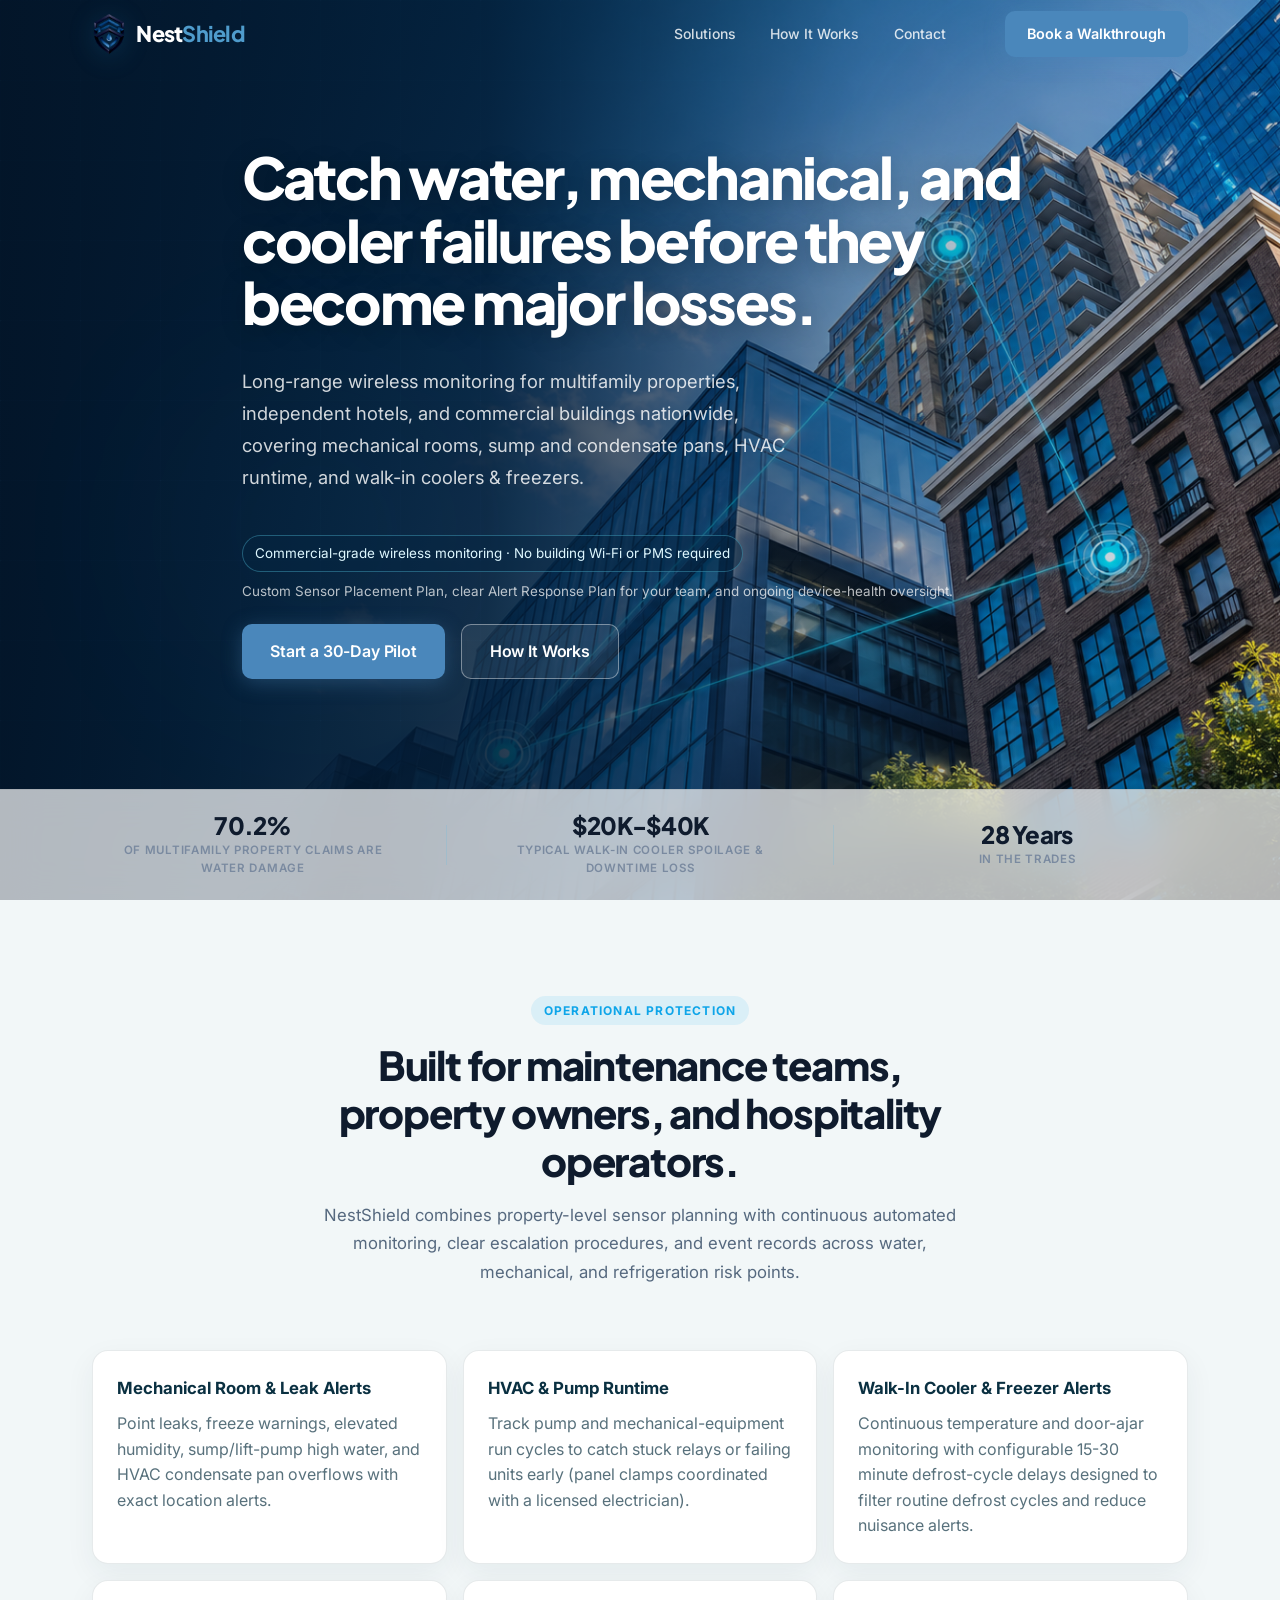
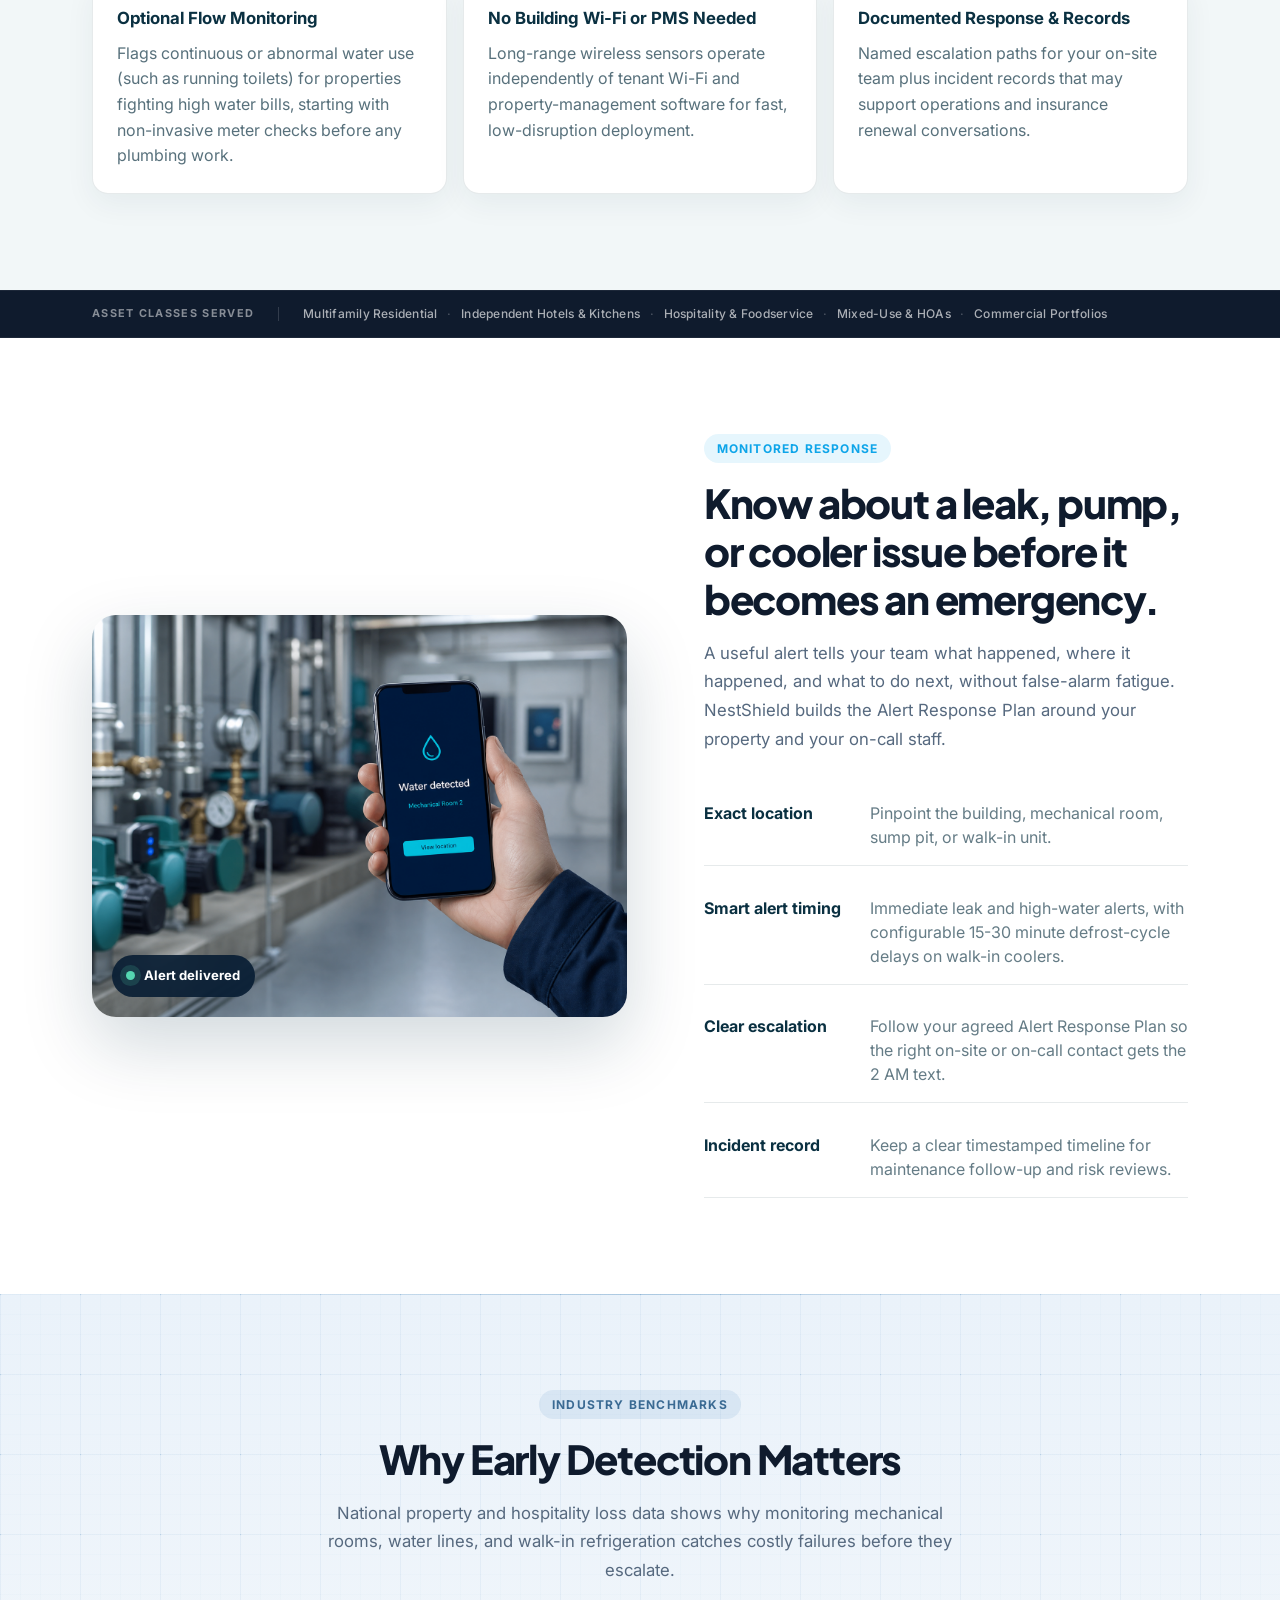
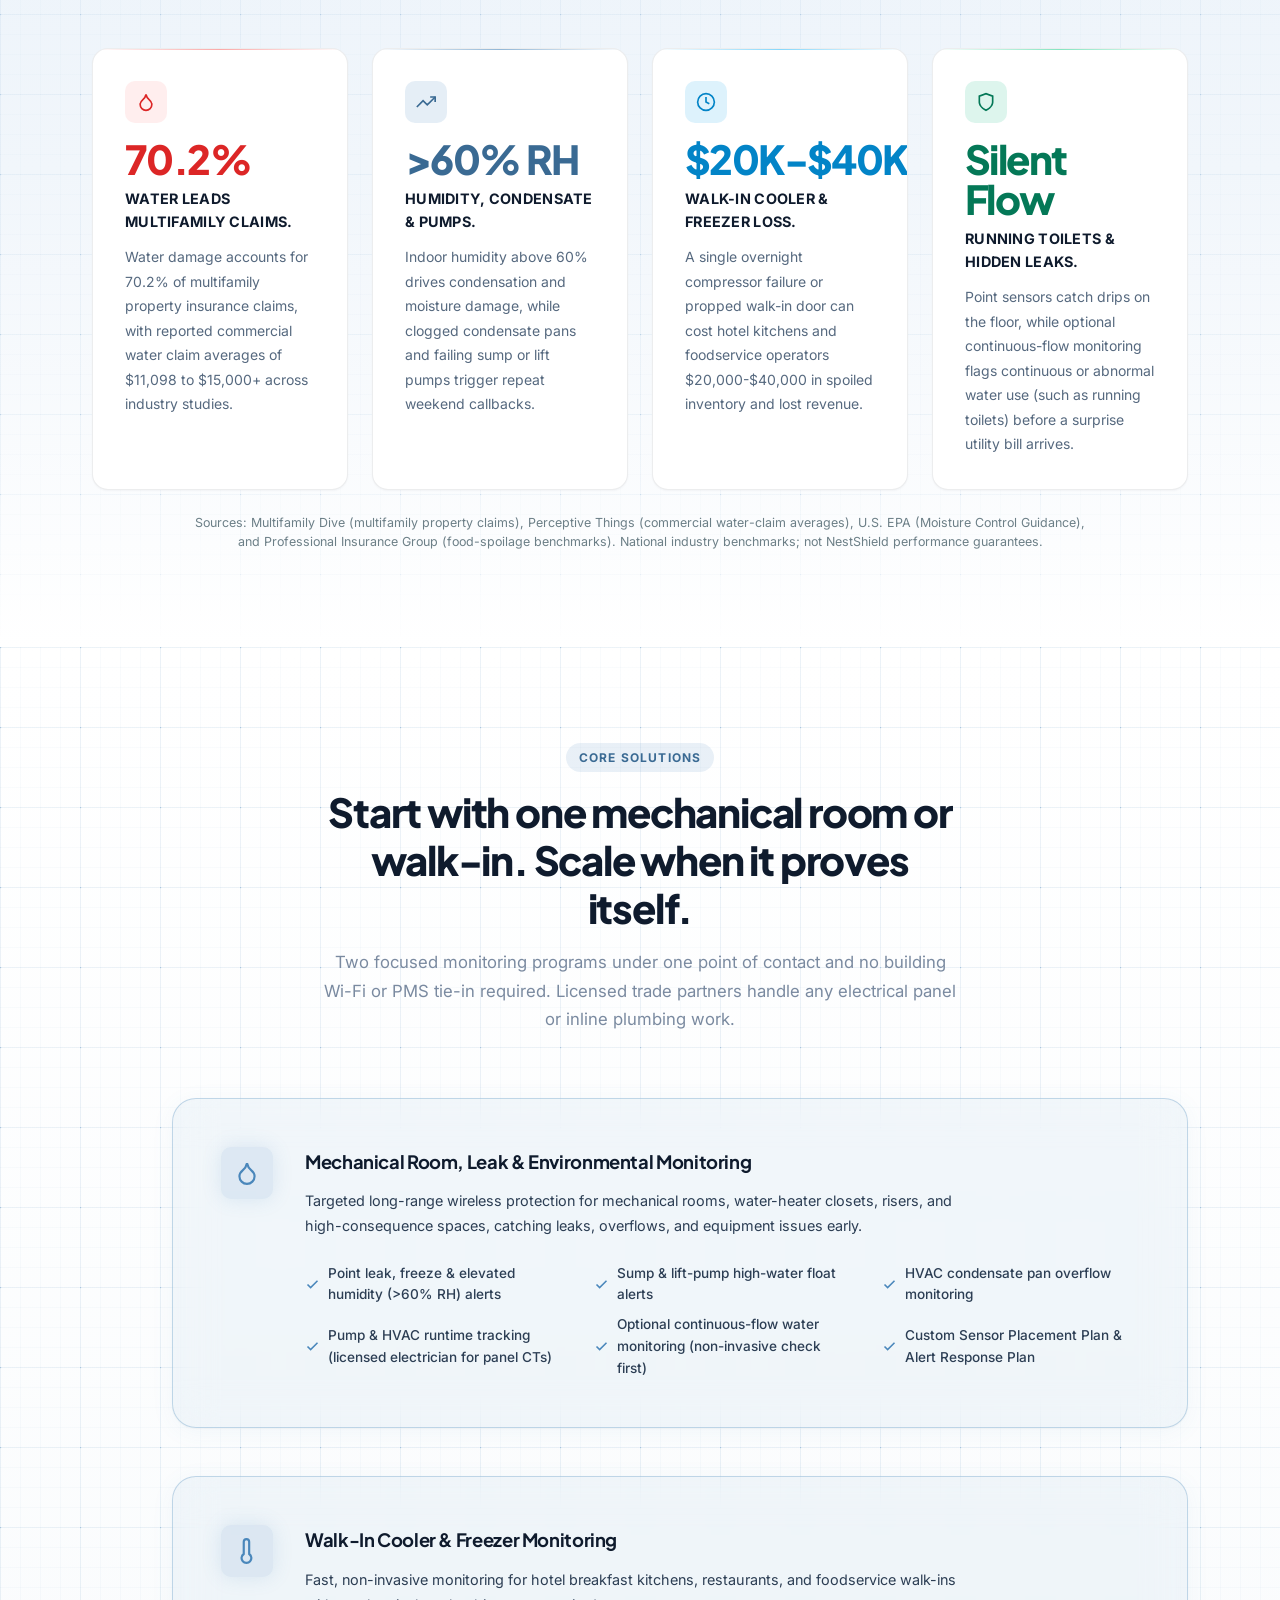
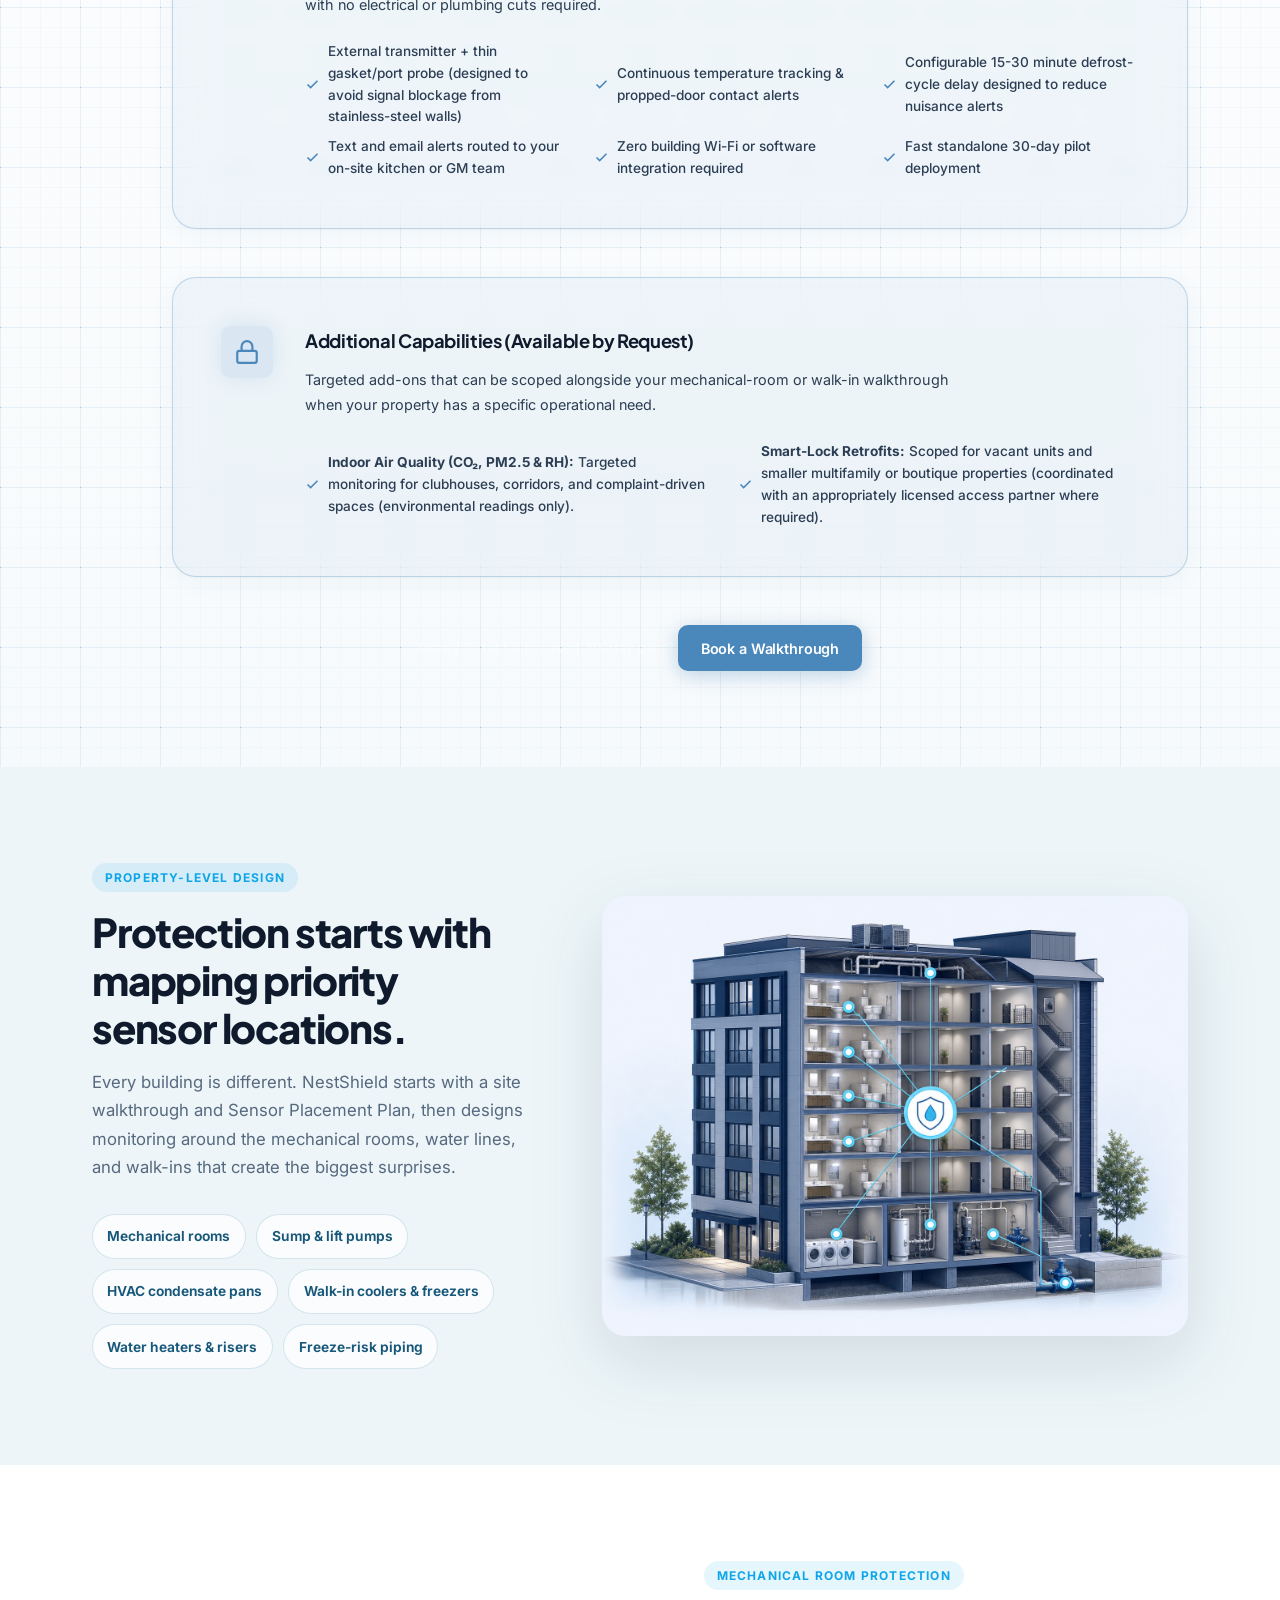
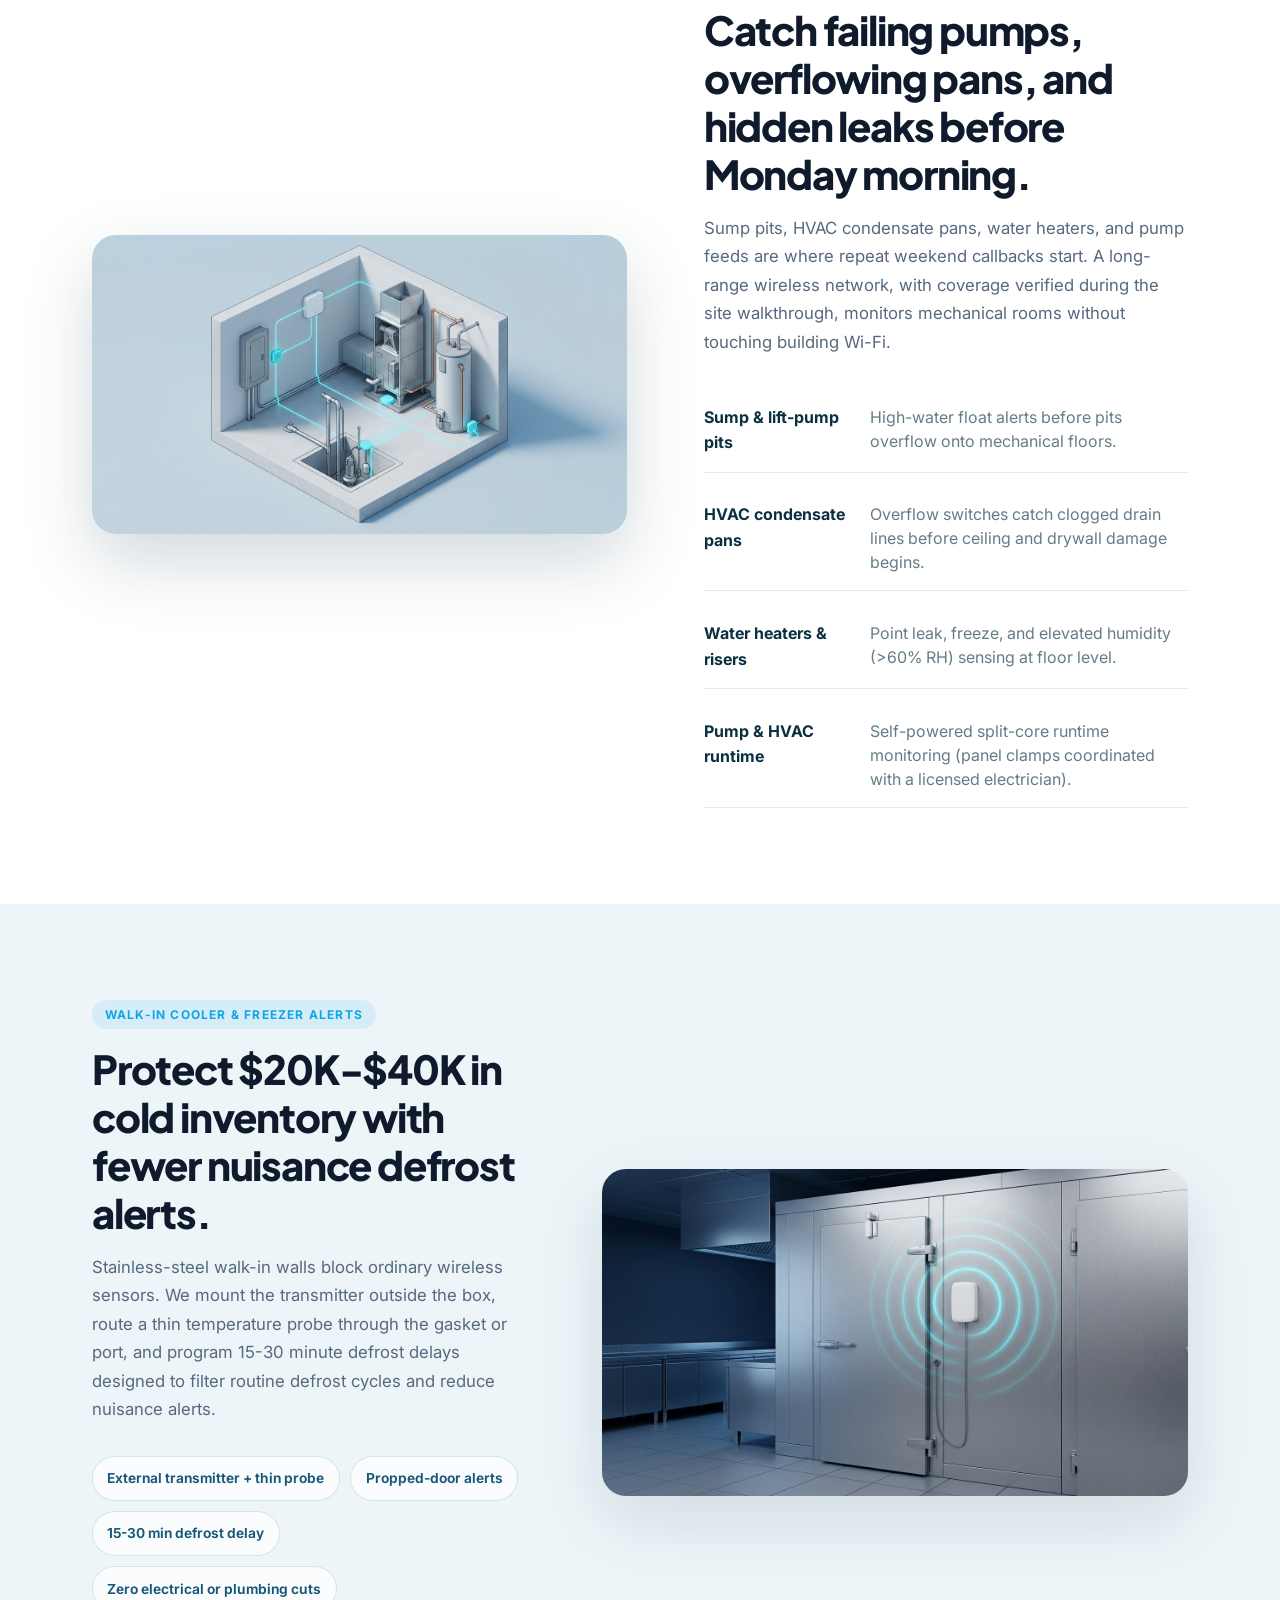
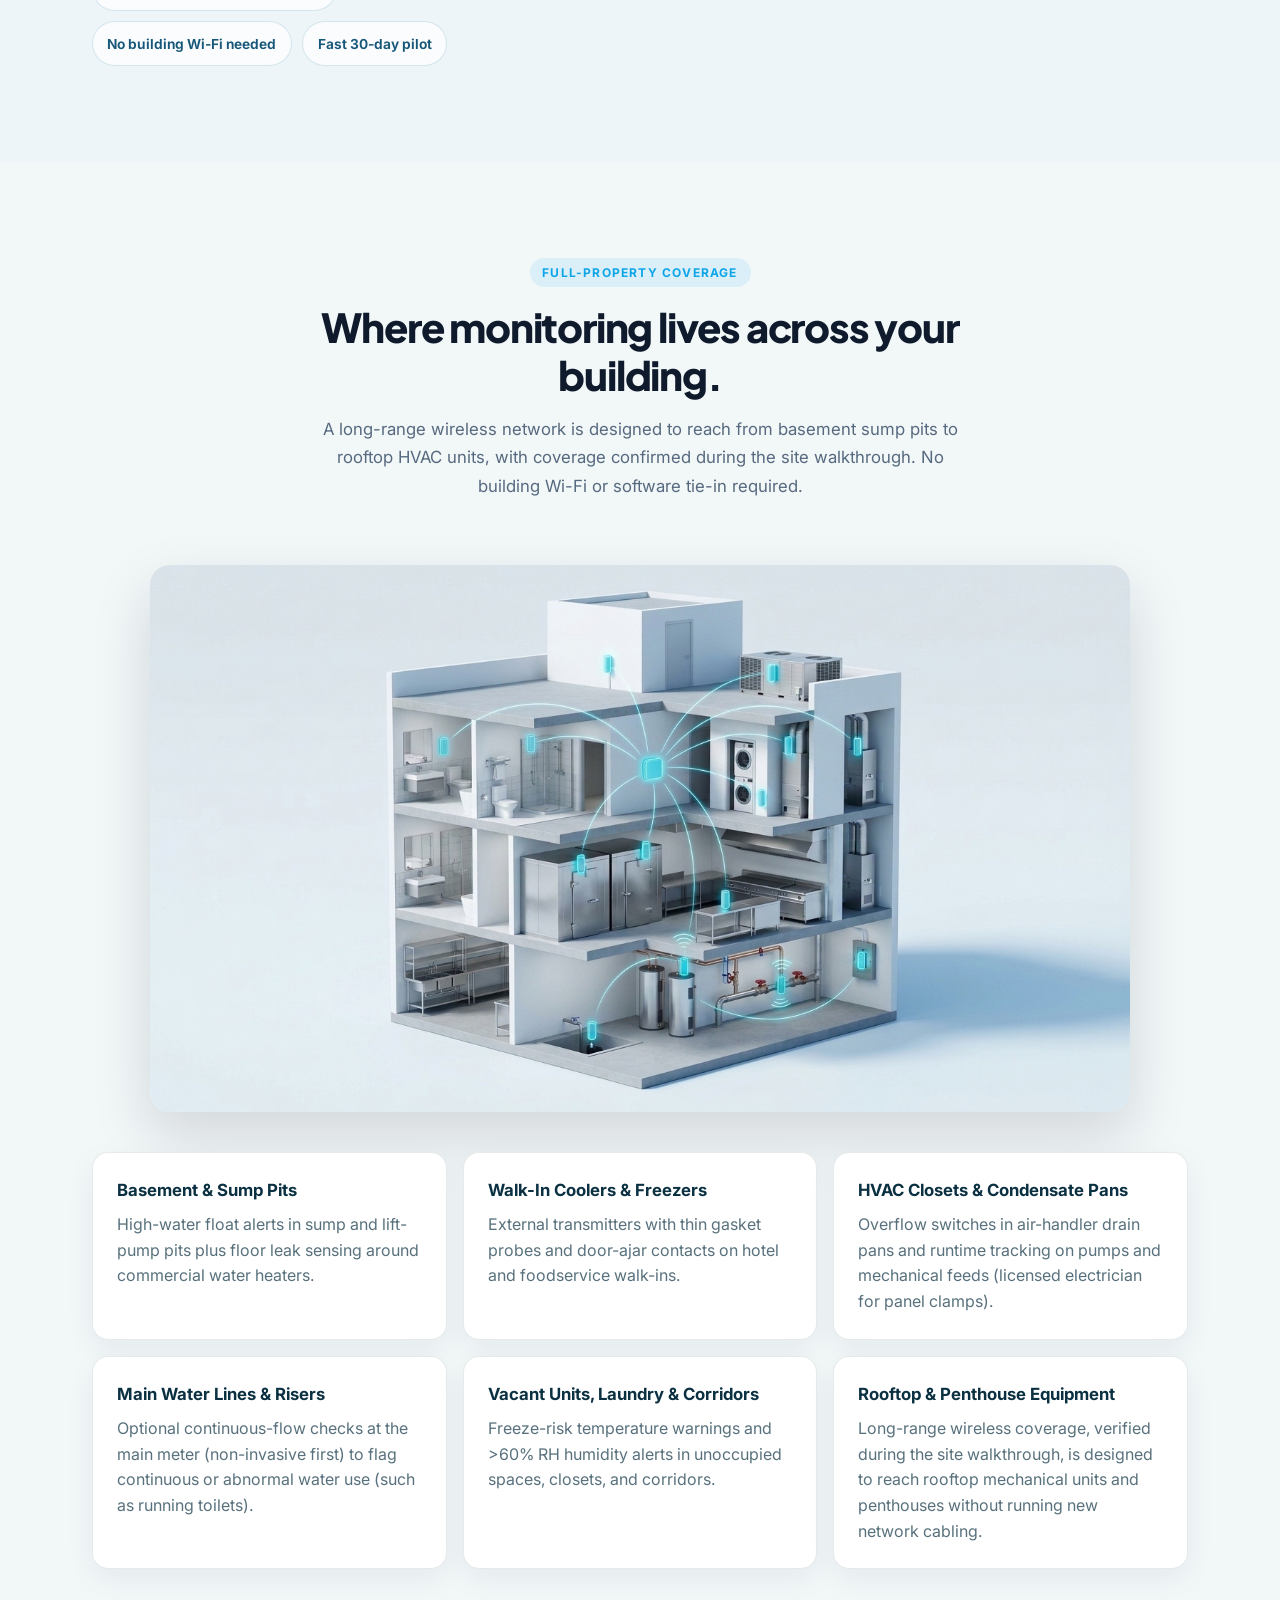
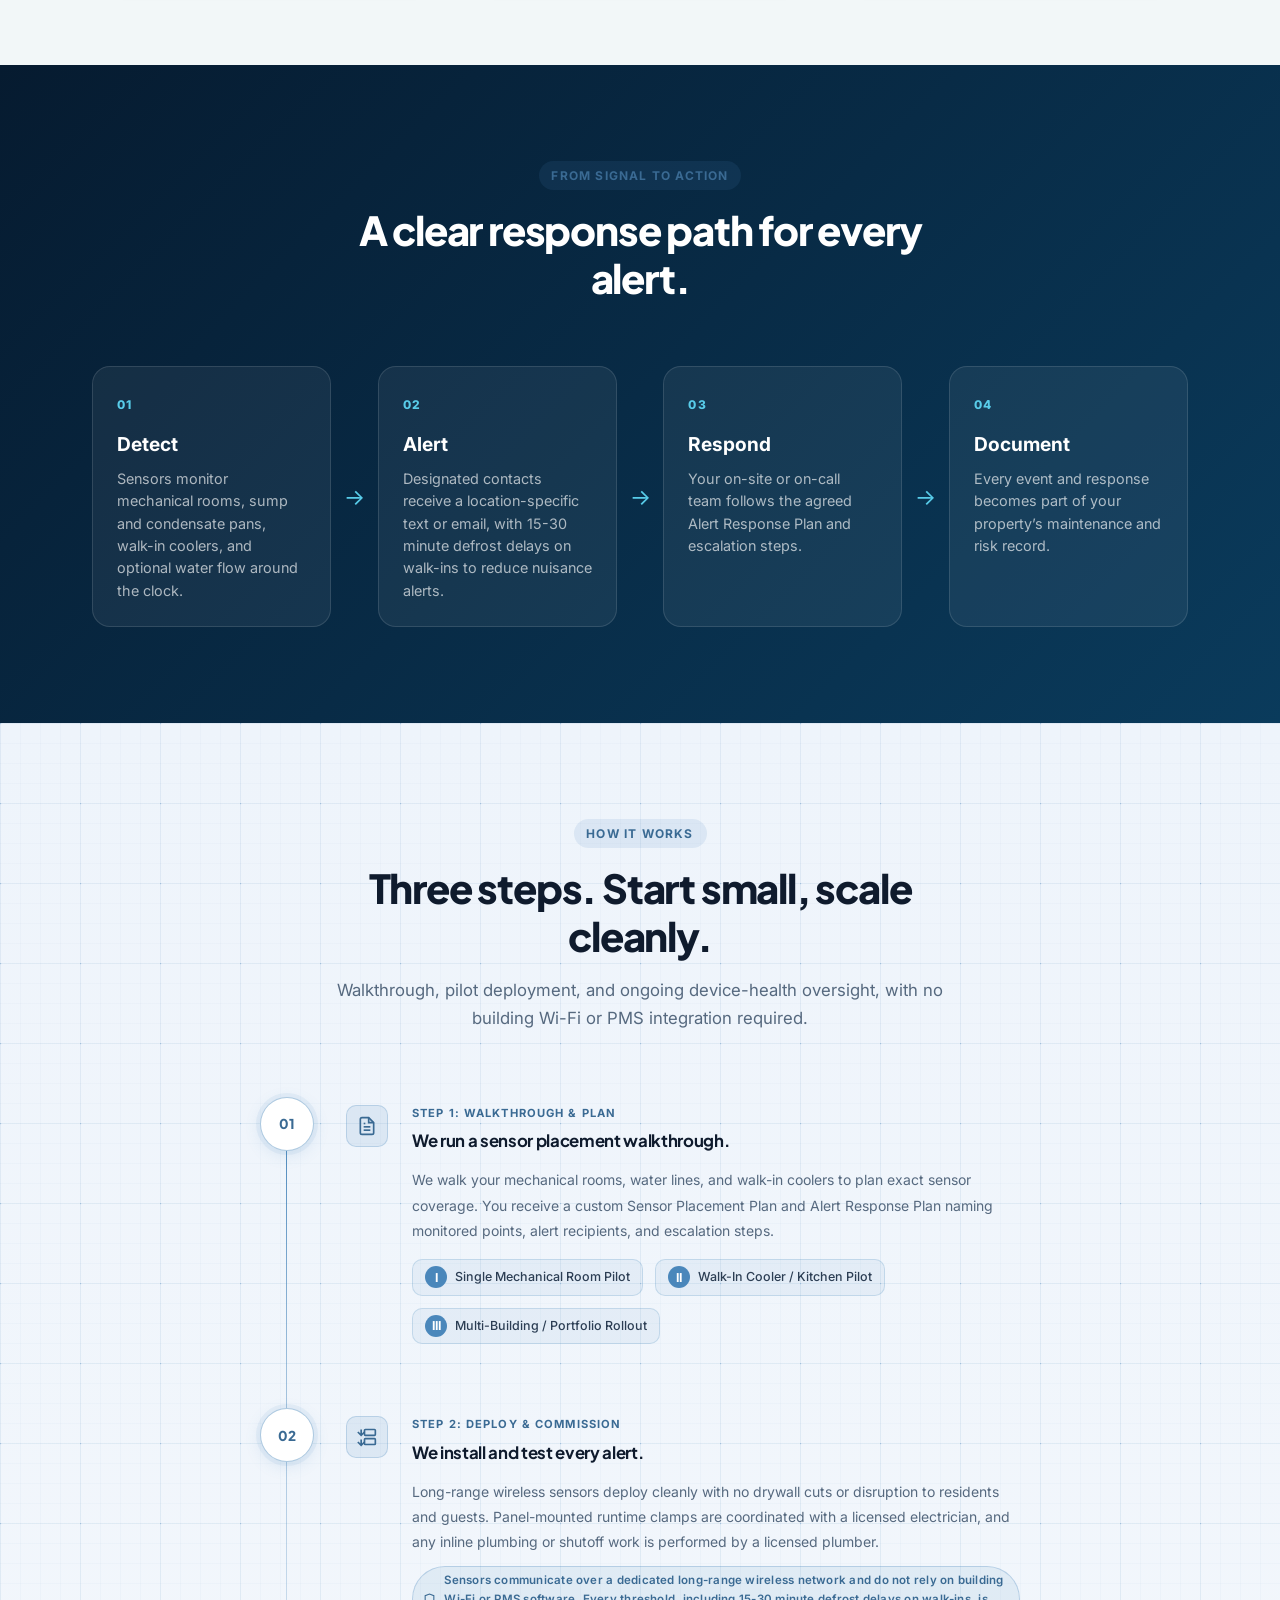
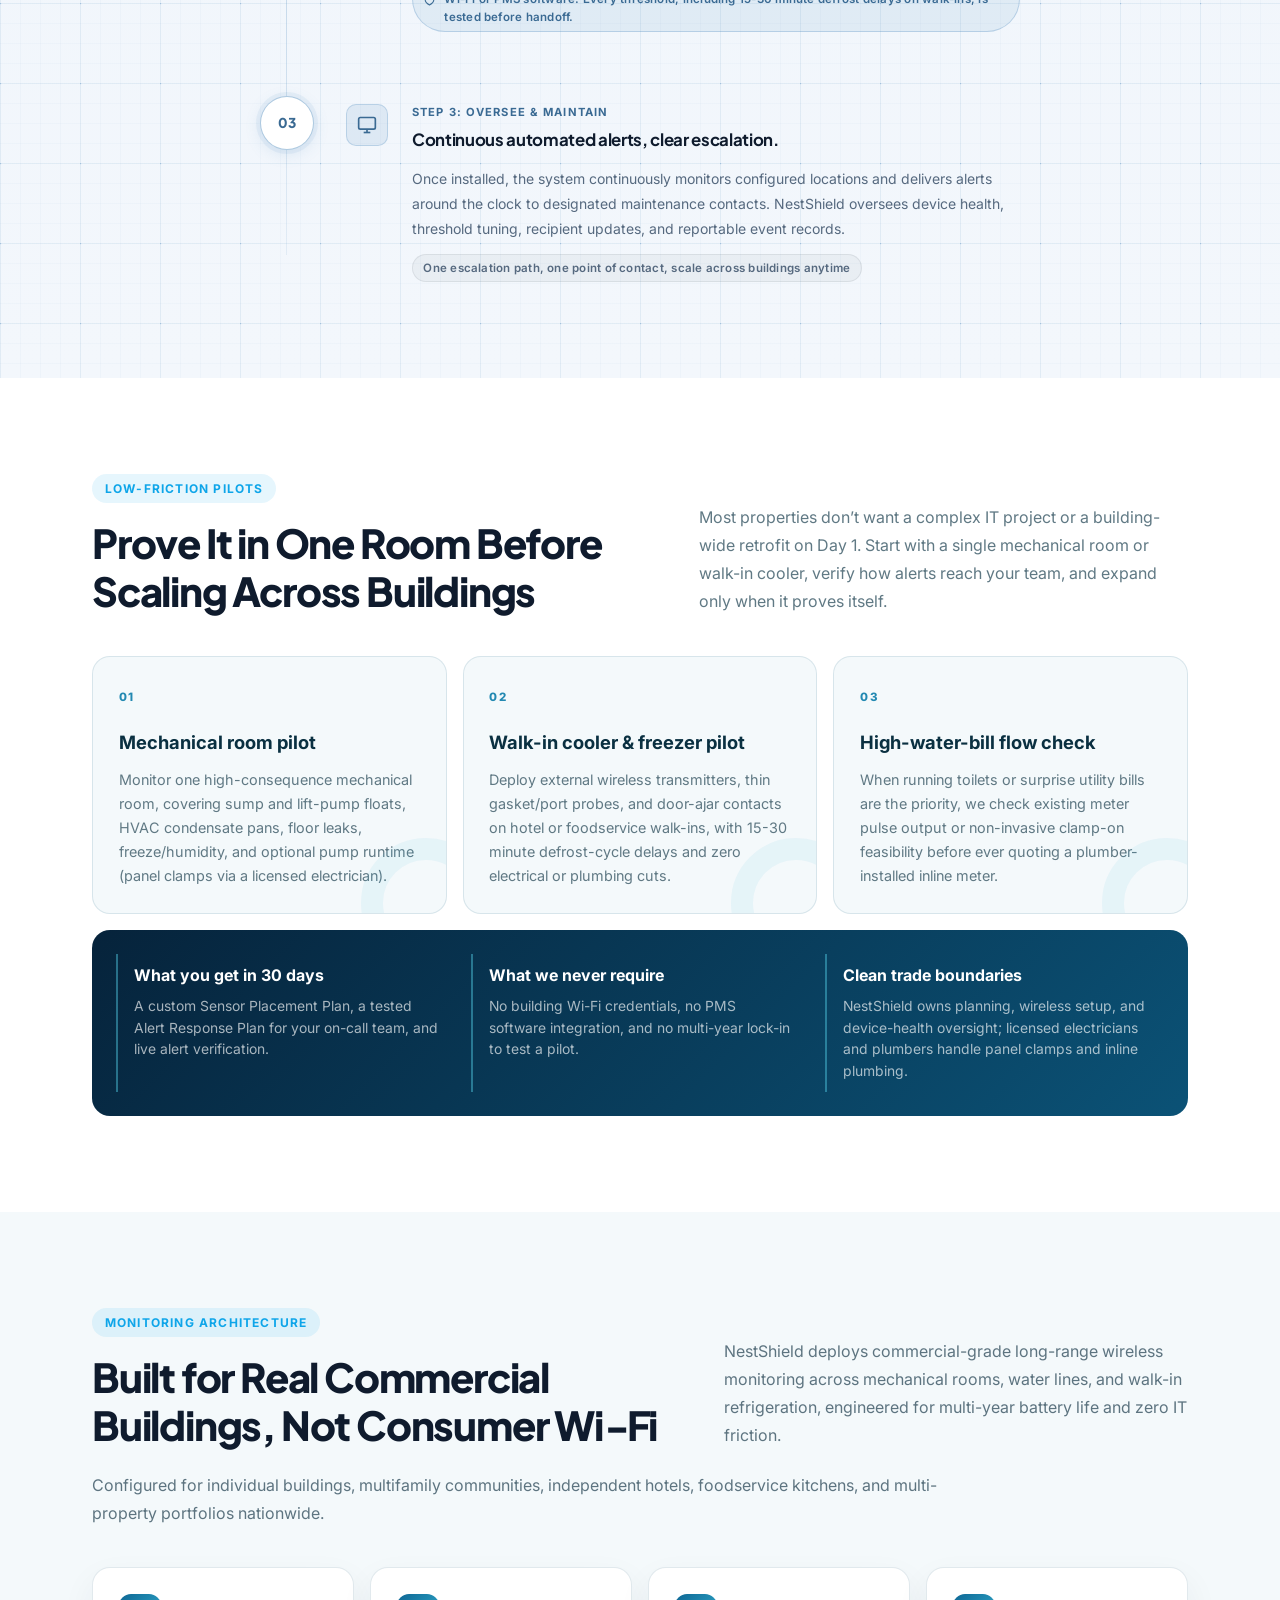
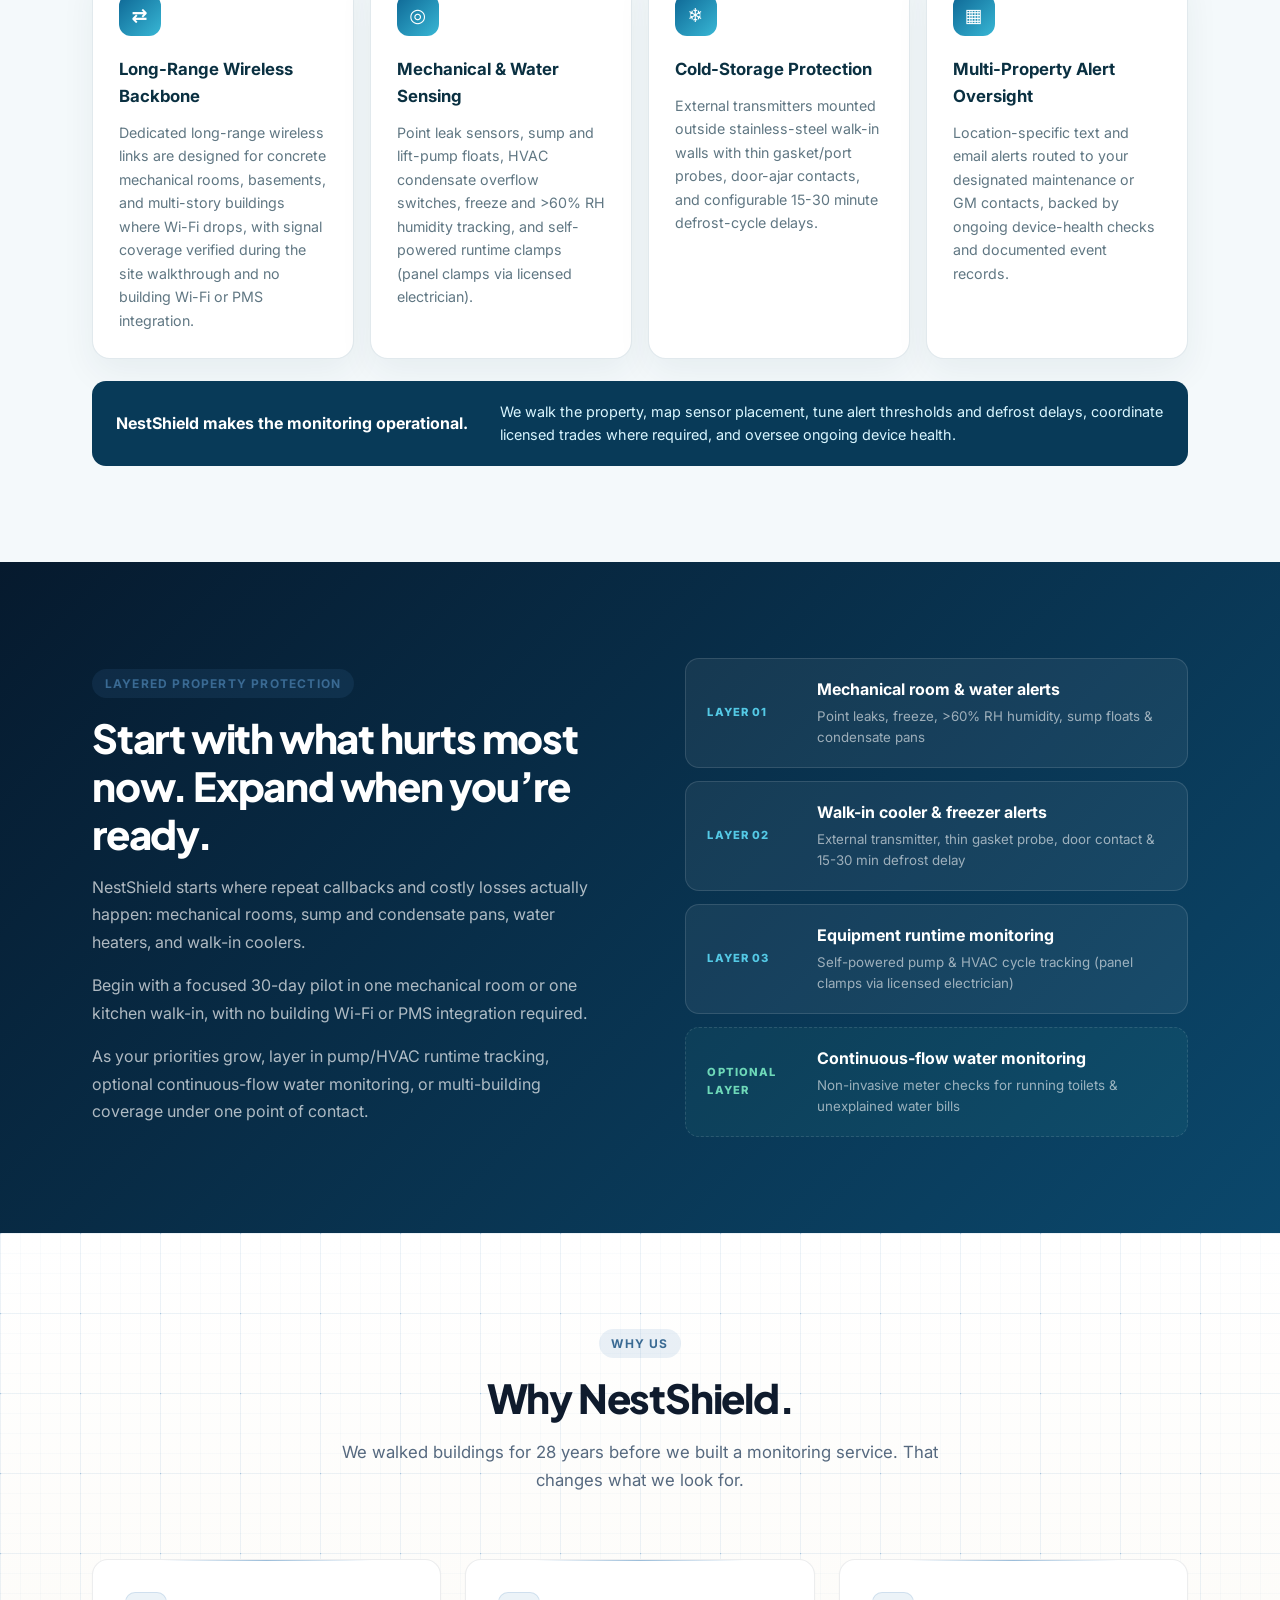
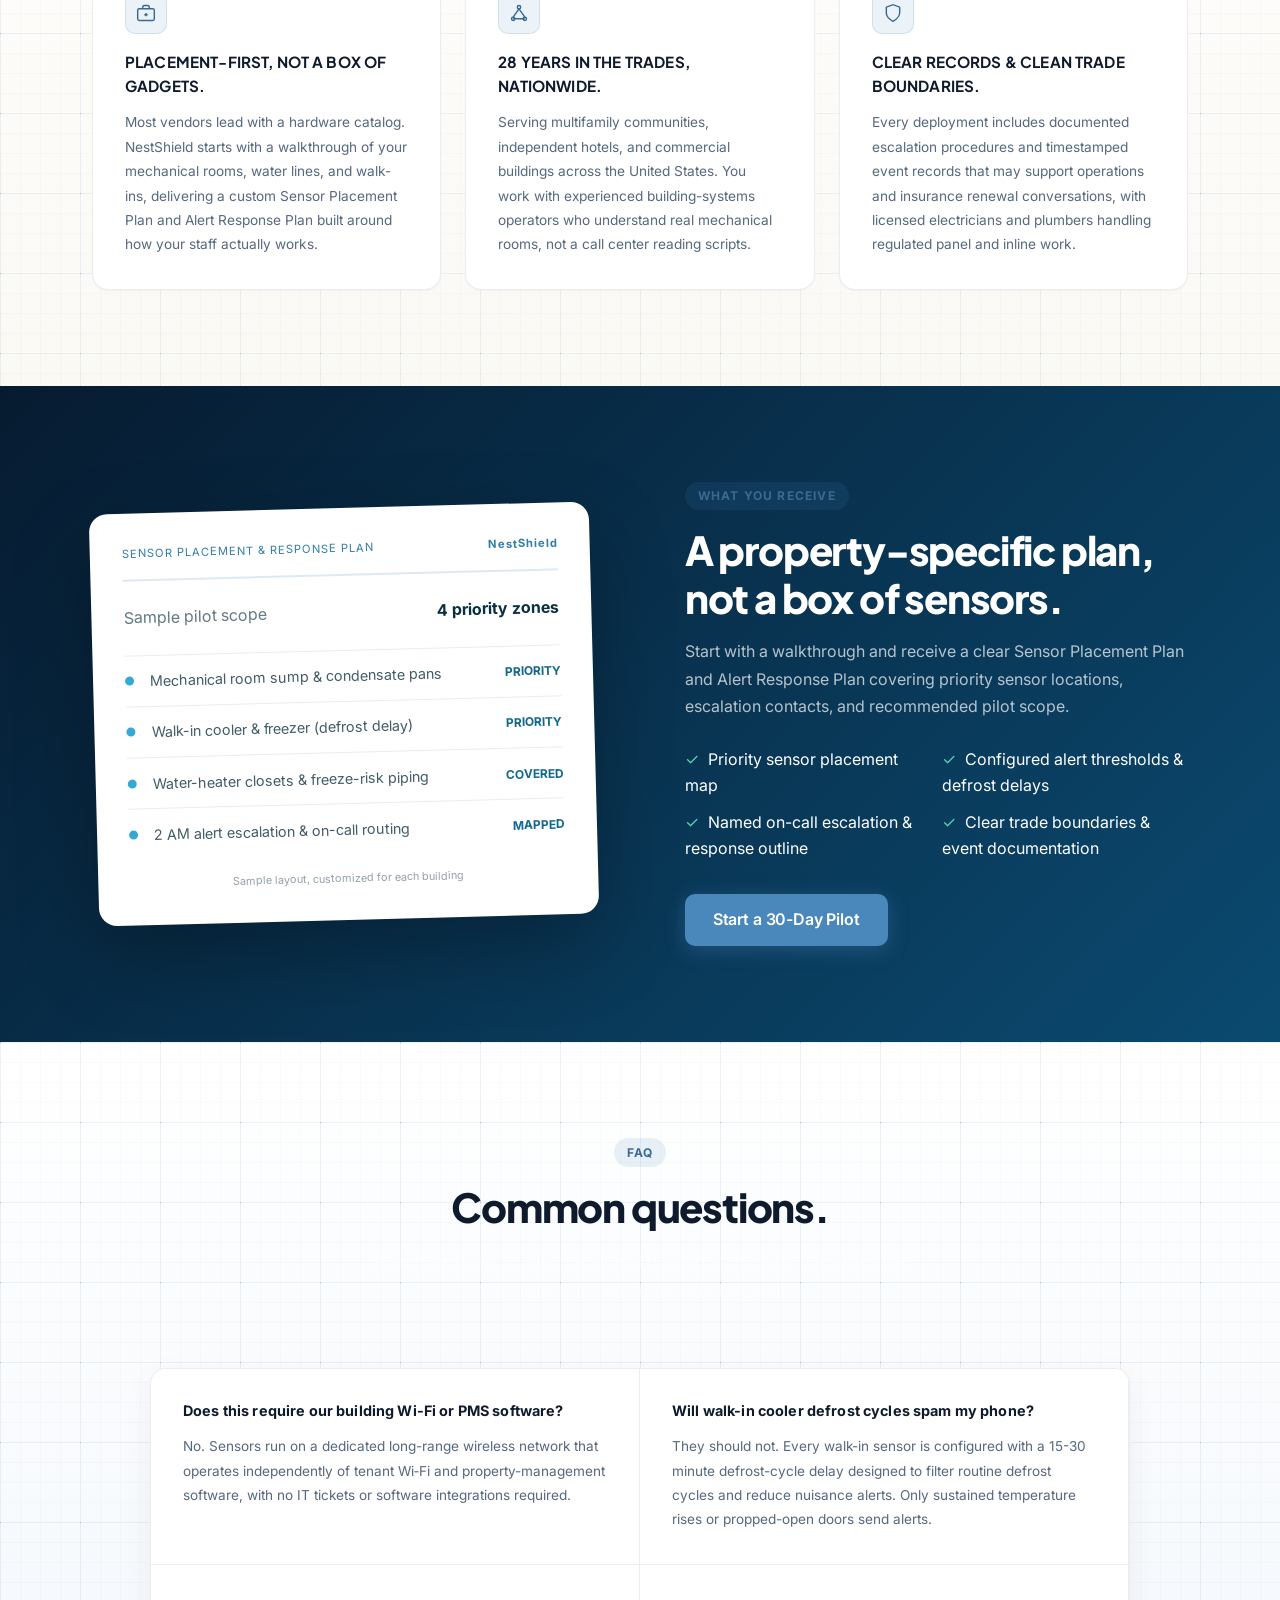
==== commit 669808b2: "Step 17: Apply Claude + Codex review fixes (soften absolute claims, responsive CSS, favicon, phone, " ====
--- a/index.html
+++ b/index.html
@@ -8,7 +8,7 @@
   <meta name="robots" content="index, follow" />
 
   <link rel="canonical" href="https://nestshield.net" />
-  <link rel="icon" type="image/png" href="/favicon.png">
+  <link rel="icon" type="image/png" href="nestshield-official-mark.png">
 
   <!-- Open Graph -->
   <meta property="og:title" content="NestShield | Commercial Water, Mechanical &amp; Cooler Monitoring" />
@@ -127,8 +127,8 @@
         <div class="audience-grid">
           <div class="audience-card reveal"><strong>Mechanical Room &amp; Leak Alerts</strong><span>Point leaks, freeze warnings, elevated humidity, sump/lift-pump high water, and HVAC condensate pan overflows with exact location alerts.</span></div>
           <div class="audience-card reveal reveal-delay-1"><strong>HVAC &amp; Pump Runtime</strong><span>Track pump and mechanical-equipment run cycles to catch stuck relays or failing units early (panel clamps coordinated with a licensed electrician).</span></div>
-          <div class="audience-card reveal reveal-delay-2"><strong>Walk-In Cooler &amp; Freezer Alerts</strong><span>Continuous temperature and door-ajar monitoring with configurable 15-30 minute defrost-cycle delays so normal defrosts never cause false alarms.</span></div>
-          <div class="audience-card reveal"><strong>Optional Flow Monitoring</strong><span>Available for properties fighting high water bills or running toilets, starting with non-invasive meter checks before any plumbing work.</span></div>
+          <div class="audience-card reveal reveal-delay-2"><strong>Walk-In Cooler &amp; Freezer Alerts</strong><span>Continuous temperature and door-ajar monitoring with configurable 15-30 minute defrost-cycle delays designed to filter routine defrost cycles and reduce nuisance alerts.</span></div>
+          <div class="audience-card reveal"><strong>Optional Flow Monitoring</strong><span>Flags continuous or abnormal water use (such as running toilets) for properties fighting high water bills, starting with non-invasive meter checks before any plumbing work.</span></div>
           <div class="audience-card reveal reveal-delay-1"><strong>No Building Wi-Fi or PMS Needed</strong><span>Long-range wireless sensors operate independently of tenant Wi-Fi and property-management software for fast, low-disruption deployment.</span></div>
           <div class="audience-card reveal reveal-delay-2"><strong>Documented Response &amp; Records</strong><span>Named escalation paths for your on-site team plus incident records that may support operations and insurance renewal conversations.</span></div>
         </div>
@@ -196,7 +196,7 @@
             </div>
             <div class="problem-stat">70.2%</div>
             <h3>Water leads multifamily claims.</h3>
-            <p>Water damage accounts for 70.2% of multifamily property insurance claims, with commercial water claims averaging $11,098-$15,000+.</p>
+            <p>Water damage accounts for 70.2% of multifamily property insurance claims, with reported commercial water claim averages of $11,098 to $15,000+ across industry studies.</p>
           </div>
 
           <div class="problem-card reveal reveal-delay-1">
@@ -223,7 +223,7 @@
             </div>
             <div class="problem-stat">Silent Flow</div>
             <h3>Running toilets &amp; hidden leaks.</h3>
-            <p>Point sensors catch drips on the floor, while optional continuous-flow monitoring flags running toilets and silent plumbing leaks before a surprise utility bill arrives.</p>
+            <p>Point sensors catch drips on the floor, while optional continuous-flow monitoring flags continuous or abnormal water use (such as running toilets) before a surprise utility bill arrives.</p>
           </div>
         </div>
         <p class="data-source">Sources: Multifamily Dive (multifamily property claims), Perceptive Things (commercial water-claim averages), U.S. EPA (Moisture Control Guidance), and Professional Insurance Group (food-spoilage benchmarks). National industry benchmarks; not NestShield performance guarantees.</p>
@@ -239,7 +239,7 @@
           <span class="section-tag section-tag-light">Core Solutions</span>
           <h2 class="section-title text-white">Start with one mechanical room or walk-in. Scale when it proves itself.</h2>
           <p class="section-sub text-muted">
-            Two focused monitoring programs with one point of contact, with no building Wi-Fi or PMS tie-in required. Licensed trade partners handle any electrical panel or inline plumbing work.
+            Two focused monitoring programs under one point of contact and no building Wi-Fi or PMS tie-in required. Licensed trade partners handle any electrical panel or inline plumbing work.
           </p>
         </div>
 
@@ -273,10 +273,10 @@
                 <h3 class="phase-title">Walk-In Cooler &amp; Freezer Monitoring</h3>
                 <p class="phase-desc">Fast, non-invasive monitoring for hotel breakfast kitchens, restaurants, and foodservice walk-ins with no electrical or plumbing cuts required.</p>
                 <ul class="phase-features">
-                  <li><svg viewBox="0 0 24 24" fill="none" stroke="currentColor" stroke-width="2.5"><polyline points="20 6 9 17 4 12"/></svg>External transmitter + thin gasket/port probe (no metal-box signal loss)</li>
+                  <li><svg viewBox="0 0 24 24" fill="none" stroke="currentColor" stroke-width="2.5"><polyline points="20 6 9 17 4 12"/></svg>External transmitter + thin gasket/port probe (designed to avoid signal blockage from stainless-steel walls)</li>
                   <li><svg viewBox="0 0 24 24" fill="none" stroke="currentColor" stroke-width="2.5"><polyline points="20 6 9 17 4 12"/></svg>Continuous temperature tracking &amp; propped-door contact alerts</li>
-                  <li><svg viewBox="0 0 24 24" fill="none" stroke="currentColor" stroke-width="2.5"><polyline points="20 6 9 17 4 12"/></svg>Configurable 15-30 minute defrost-cycle delay to prevent false alarms</li>
-                  <li><svg viewBox="0 0 24 24" fill="none" stroke="currentColor" stroke-width="2.5"><polyline points="20 6 9 17 4 12"/></svg>Instant text + email alerts routed to your on-site kitchen or GM team</li>
+                  <li><svg viewBox="0 0 24 24" fill="none" stroke="currentColor" stroke-width="2.5"><polyline points="20 6 9 17 4 12"/></svg>Configurable 15-30 minute defrost-cycle delay designed to reduce nuisance alerts</li>
+                  <li><svg viewBox="0 0 24 24" fill="none" stroke="currentColor" stroke-width="2.5"><polyline points="20 6 9 17 4 12"/></svg>Text and email alerts routed to your on-site kitchen or GM team</li>
                   <li><svg viewBox="0 0 24 24" fill="none" stroke="currentColor" stroke-width="2.5"><polyline points="20 6 9 17 4 12"/></svg>Zero building Wi-Fi or software integration required</li>
                   <li><svg viewBox="0 0 24 24" fill="none" stroke="currentColor" stroke-width="2.5"><polyline points="20 6 9 17 4 12"/></svg>Fast standalone 30-day pilot deployment</li>
                 </ul>
@@ -292,9 +292,9 @@
               <div class="phase-body">
                 <h3 class="phase-title">Additional Capabilities (Available by Request)</h3>
                 <p class="phase-desc">Targeted add-ons that can be scoped alongside your mechanical-room or walk-in walkthrough when your property has a specific operational need.</p>
-                <ul class="phase-features" style="grid-template-columns: repeat(2, minmax(0, 1fr));">
+                <ul class="phase-features phase-features-2col">
                   <li><svg viewBox="0 0 24 24" fill="none" stroke="currentColor" stroke-width="2.5"><polyline points="20 6 9 17 4 12"/></svg><span><strong>Indoor Air Quality (CO&#8322;, PM2.5 &amp; RH):</strong> Targeted monitoring for clubhouses, corridors, and complaint-driven spaces (environmental readings only).</span></li>
-                  <li><svg viewBox="0 0 24 24" fill="none" stroke="currentColor" stroke-width="2.5"><polyline points="20 6 9 17 4 12"/></svg><span><strong>Smart-Lock Retrofits:</strong> Scoped for vacant units and smaller multifamily or boutique properties (coordinated with a qualified access partner where required).</span></li>
+                  <li><svg viewBox="0 0 24 24" fill="none" stroke="currentColor" stroke-width="2.5"><polyline points="20 6 9 17 4 12"/></svg><span><strong>Smart-Lock Retrofits:</strong> Scoped for vacant units and smaller multifamily or boutique properties (coordinated with an appropriately licensed access partner where required).</span></li>
                 </ul>
               </div>
             </div>
@@ -314,7 +314,7 @@
       <div class="container locations-grid">
         <div class="locations-copy reveal">
           <span class="section-tag">Property-Level Design</span>
-          <h2 class="section-title">Protection starts with mapping your highest-consequence failure points.</h2>
+          <h2 class="section-title">Protection starts with mapping priority sensor locations.</h2>
           <p class="section-sub">Every building is different. NestShield starts with a site walkthrough and Sensor Placement Plan, then designs monitoring around the mechanical rooms, water lines, and walk-ins that create the biggest surprises.</p>
           <div class="location-tags">
             <span>Mechanical rooms</span><span>Sump &amp; lift pumps</span><span>HVAC condensate pans</span><span>Walk-in coolers &amp; freezers</span><span>Water heaters &amp; risers</span><span>Freeze-risk piping</span>
@@ -337,7 +337,7 @@
         <div class="response-copy reveal reveal-delay-1">
           <span class="section-tag">Mechanical Room Protection</span>
           <h2 class="section-title">Catch failing pumps, overflowing pans, and hidden leaks before Monday morning.</h2>
-          <p class="section-sub">Sump pits, HVAC condensate pans, water heaters, and pump feeds are where repeat weekend callbacks start. One long-range wireless network watches every mechanical room without touching building Wi-Fi.</p>
+          <p class="section-sub">Sump pits, HVAC condensate pans, water heaters, and pump feeds are where repeat weekend callbacks start. A long-range wireless network, with coverage verified during the site walkthrough, monitors mechanical rooms without touching building Wi-Fi.</p>
           <ul class="response-list">
             <li><strong>Sump &amp; lift-pump pits</strong><span>High-water float alerts before pits overflow onto mechanical floors.</span></li>
             <li><strong>HVAC condensate pans</strong><span>Overflow switches catch clogged drain lines before ceiling and drywall damage begins.</span></li>
@@ -355,8 +355,8 @@
       <div class="container locations-grid">
         <div class="locations-copy reveal">
           <span class="section-tag">Walk-In Cooler &amp; Freezer Alerts</span>
-          <h2 class="section-title">Protect $20K-$40K in cold inventory without false defrost alarms.</h2>
-          <p class="section-sub">Stainless-steel walk-in walls block ordinary wireless sensors. We mount the transmitter outside the box, route a thin temperature probe through the gasket or port, and program 15-30 minute defrost delays so your team only gets alerted to real failures.</p>
+          <h2 class="section-title">Protect $20K-$40K in cold inventory with fewer nuisance defrost alerts.</h2>
+          <p class="section-sub">Stainless-steel walk-in walls block ordinary wireless sensors. We mount the transmitter outside the box, route a thin temperature probe through the gasket or port, and program 15-30 minute defrost delays designed to filter routine defrost cycles and reduce nuisance alerts.</p>
           <div class="location-tags">
             <span>External transmitter + thin probe</span><span>Propped-door alerts</span><span>15-30 min defrost delay</span><span>Zero electrical or plumbing cuts</span><span>No building Wi-Fi needed</span><span>Fast 30-day pilot</span>
           </div>
@@ -375,7 +375,7 @@
         <div class="section-header reveal">
           <span class="section-tag">Full-Property Coverage</span>
           <h2 class="section-title">Where monitoring lives across your building.</h2>
-          <p class="section-sub">One long-range wireless network reaches from the basement sump pit to the rooftop HVAC unit, covering every high-consequence zone with zero building Wi-Fi or software tie-in.</p>
+          <p class="section-sub">A long-range wireless network is designed to reach from basement sump pits to rooftop HVAC units, with coverage confirmed during the site walkthrough. No building Wi-Fi or software tie-in required.</p>
         </div>
         <div class="reveal" style="max-width: 980px; margin: 0 auto 36px; border-radius: 20px; overflow: hidden; box-shadow: 0 24px 60px rgba(15, 23, 42, 0.14);">
           <img src="nestshield-deployment-map.jpg" alt="3D isometric cutaway of a multifamily and hotel building showing wireless monitoring deployed in the basement mechanical room, ground-floor walk-in coolers, upper-floor HVAC and water risers, and rooftop equipment" style="width: 100%; height: auto; display: block;" />
@@ -384,9 +384,9 @@
           <div class="audience-card reveal"><strong>Basement &amp; Sump Pits</strong><span>High-water float alerts in sump and lift-pump pits plus floor leak sensing around commercial water heaters.</span></div>
           <div class="audience-card reveal reveal-delay-1"><strong>Walk-In Coolers &amp; Freezers</strong><span>External transmitters with thin gasket probes and door-ajar contacts on hotel and foodservice walk-ins.</span></div>
           <div class="audience-card reveal reveal-delay-2"><strong>HVAC Closets &amp; Condensate Pans</strong><span>Overflow switches in air-handler drain pans and runtime tracking on pumps and mechanical feeds (licensed electrician for panel clamps).</span></div>
-          <div class="audience-card reveal"><strong>Main Water Lines &amp; Risers</strong><span>Optional continuous-flow checks at the main meter (non-invasive first) to catch running toilets and silent leaks.</span></div>
+          <div class="audience-card reveal"><strong>Main Water Lines &amp; Risers</strong><span>Optional continuous-flow checks at the main meter (non-invasive first) to flag continuous or abnormal water use (such as running toilets).</span></div>
           <div class="audience-card reveal reveal-delay-1"><strong>Vacant Units, Laundry &amp; Corridors</strong><span>Freeze-risk temperature warnings and &gt;60% RH humidity alerts in unoccupied spaces, closets, and corridors.</span></div>
-          <div class="audience-card reveal reveal-delay-2"><strong>Rooftop &amp; Penthouse Equipment</strong><span>Long-range wireless coverage reaches rooftop mechanical units and penthouses without running new network cabling.</span></div>
+          <div class="audience-card reveal reveal-delay-2"><strong>Rooftop &amp; Penthouse Equipment</strong><span>Long-range wireless coverage, verified during the site walkthrough, is designed to reach rooftop mechanical units and penthouses without running new network cabling.</span></div>
         </div>
       </div>
     </section>
@@ -395,12 +395,12 @@
       <div class="container">
         <div class="section-header reveal">
           <span class="section-tag section-tag-light">From Signal to Action</span>
-          <h2 class="section-title text-white" style="color: #ffffff;">A clear response path for every alert.</h2>
+          <h2 class="section-title text-white section-title-on-dark">A clear response path for every alert.</h2>
         </div>
         <div class="response-flow">
           <article class="flow-step reveal"><span class="flow-number">01</span><h3>Detect</h3><p>Sensors monitor mechanical rooms, sump and condensate pans, walk-in coolers, and optional water flow around the clock.</p></article>
           <span class="flow-arrow" aria-hidden="true">&rarr;</span>
-          <article class="flow-step reveal reveal-delay-1"><span class="flow-number">02</span><h3>Alert</h3><p>Designated contacts receive a location-specific text or email, with 15-30 minute defrost delays on walk-ins to prevent false alarms.</p></article>
+          <article class="flow-step reveal reveal-delay-1"><span class="flow-number">02</span><h3>Alert</h3><p>Designated contacts receive a location-specific text or email, with 15-30 minute defrost delays on walk-ins to reduce nuisance alerts.</p></article>
           <span class="flow-arrow" aria-hidden="true">&rarr;</span>
           <article class="flow-step reveal reveal-delay-2"><span class="flow-number">03</span><h3>Respond</h3><p>Your on-site or on-call team follows the agreed Alert Response Plan and escalation steps.</p></article>
           <span class="flow-arrow" aria-hidden="true">&rarr;</span>
@@ -431,7 +431,7 @@
               </div>
               <div class="step-text">
                 <span class="step-sublabel">Step 1: Walkthrough &amp; Plan</span>
-                <h3>We map your building&rsquo;s failure points.</h3>
+                <h3>We run a sensor placement walkthrough.</h3>
                 <p>We walk your mechanical rooms, water lines, and walk-in coolers to plan exact sensor coverage. You receive a custom Sensor Placement Plan and Alert Response Plan naming monitored points, alert recipients, and escalation steps.</p>
                 <div class="step-tier-grid">
                   <div class="step-tier">
@@ -527,7 +527,7 @@
           </div>
           <div>
             <strong>What we never require</strong>
-            <p>No building Wi-Fi credentials, no Yardi/PMS software integration, and no multi-year lock-in to test a pilot.</p>
+            <p>No building Wi-Fi credentials, no PMS software integration, and no multi-year lock-in to test a pilot.</p>
           </div>
           <div>
             <strong>Clean trade boundaries</strong>
@@ -551,7 +551,7 @@
           <article class="platform-card reveal">
             <span class="platform-icon">&#8644;</span>
             <h3>Long-Range Wireless Backbone</h3>
-            <p>Dedicated long-range wireless links penetrate concrete mechanical rooms, basements, and multi-story buildings where Wi-Fi drops, with zero building Wi-Fi or PMS integration.</p>
+            <p>Dedicated long-range wireless links are designed for concrete mechanical rooms, basements, and multi-story buildings where Wi-Fi drops, with signal coverage verified during the site walkthrough and no building Wi-Fi or PMS integration.</p>
           </article>
           <article class="platform-card reveal reveal-delay-1">
             <span class="platform-icon">&#9678;</span>
@@ -580,7 +580,7 @@
       <div class="container layered-grid">
         <div class="layered-copy reveal">
           <span class="section-tag section-tag-light">Layered Property Protection</span>
-          <h2 class="section-title text-white" style="color: #ffffff;">Start with what hurts most now. Expand when you&rsquo;re ready.</h2>
+          <h2 class="section-title text-white section-title-on-dark">Start with what hurts most now. Expand when you&rsquo;re ready.</h2>
           <p>NestShield starts where repeat callbacks and costly losses actually happen: mechanical rooms, sump and condensate pans, water heaters, and walk-in coolers.</p>
           <p>Begin with a focused 30-day pilot in one mechanical room or one kitchen walk-in, with no building Wi-Fi or PMS integration required.</p>
           <p>As your priorities grow, layer in pump/HVAC runtime tracking, optional continuous-flow water monitoring, or multi-building coverage under one point of contact.</p>
@@ -652,9 +652,9 @@
         </div>
         <div class="assessment-copy reveal reveal-delay-1">
           <span class="section-tag section-tag-light">What You Receive</span>
-          <h2 class="section-title text-white" style="color: #ffffff;">A property-specific plan, not a box of sensors.</h2>
-          <p>Start with a walkthrough and receive a clear Sensor Placement Plan and Alert Response Plan covering your highest-consequence failure points, escalation contacts, and recommended pilot scope.</p>
-          <ul><li>Priority failure-point placement map</li><li>Configured alert thresholds &amp; defrost delays</li><li>Named on-call escalation &amp; response outline</li><li>Clear trade boundaries &amp; event documentation</li></ul>
+          <h2 class="section-title text-white section-title-on-dark">A property-specific plan, not a box of sensors.</h2>
+          <p>Start with a walkthrough and receive a clear Sensor Placement Plan and Alert Response Plan covering priority sensor locations, escalation contacts, and recommended pilot scope.</p>
+          <ul><li>Priority sensor placement map</li><li>Configured alert thresholds &amp; defrost delays</li><li>Named on-call escalation &amp; response outline</li><li>Clear trade boundaries &amp; event documentation</li></ul>
           <a href="#contact" class="btn btn-primary btn-lg">Start a 30-Day Pilot</a>
         </div>
       </div>
@@ -678,7 +678,7 @@
 
           <div class="faq-item">
             <h4 class="faq-q">Will walk-in cooler defrost cycles spam my phone?</h4>
-            <p class="faq-a">No. Every walk-in sensor is configured with a 15-30 minute defrost-cycle delay so routine defrosts never trigger false alarms. Only sustained temperature rises or propped-open doors send alerts.</p>
+            <p class="faq-a">They should not. Every walk-in sensor is configured with a 15-30 minute defrost-cycle delay designed to filter routine defrost cycles and reduce nuisance alerts. Only sustained temperature rises or propped-open doors send alerts.</p>
           </div>
 
           <div class="faq-item">
@@ -688,7 +688,7 @@
 
           <div class="faq-item">
             <h4 class="faq-q">Who gets alerted at 2 AM, and does this replace my team?</h4>
-            <p class="faq-a">Alerts route directly to the on-site or on-call contacts named in your agreed Alert Response Plan, with clear escalation steps if the first contact is unavailable. NestShield oversees device health and alert routing; we support your team rather than promising unstated 24/7 human dispatch.</p>
+            <p class="faq-a">Alerts route directly to the on-site or on-call contacts named in your agreed Alert Response Plan, with clear escalation steps if the first contact is unavailable. NestShield oversees device health and alert routing; we support your team. NestShield does not provide staffed 24/7 emergency dispatch.</p>
           </div>
 
           <div class="faq-item">
@@ -722,6 +722,11 @@
                 sbrown@nestshield.net
               </a>
               <span class="contact-divider">&middot;</span>
+              <a href="tel:+18656797570" class="contact-link">
+                <svg viewBox="0 0 24 24" fill="none" stroke="currentColor" stroke-width="2"><path d="M22 16.92v3a2 2 0 0 1-2.18 2 19.79 19.79 0 0 1-8.63-3.07 19.5 19.5 0 0 1-6-6 19.79 19.79 0 0 1-3.07-8.67A2 2 0 0 1 4.11 2h3a2 2 0 0 1 2 1.72 12.84 12.84 0 0 0 .7 2.81 2 2 0 0 1-.45 2.11L8.09 9.91a16 16 0 0 0 6 6l1.27-1.27a2 2 0 0 1 2.11-.45 12.84 12.84 0 0 0 2.81.7A2 2 0 0 1 22 16.92z"/></svg>
+                865-679-7570
+              </a>
+              <span class="contact-divider">&middot;</span>
               <span class="contact-location">
                 <svg viewBox="0 0 24 24" fill="none" stroke="currentColor" stroke-width="2"><path d="M21 10c0 7-9 13-9 13s-9-6-9-13a9 9 0 0 1 18 0z"/><circle cx="12" cy="10" r="3"/></svg>
                 Serving commercial &amp; hospitality properties nationwide
@@ -729,8 +734,9 @@
             </div>
           </div>
 
-          <form class="contact-form" id="contact-form" name="nestshield-inquiry" method="POST" data-netlify="true" action="/thank-you.html">
+          <form class="contact-form" id="contact-form" name="nestshield-inquiry" method="POST" data-netlify="true" netlify-honeypot="bot-field" action="/thank-you.html">
             <input type="hidden" name="form-name" value="nestshield-inquiry" />
+            <p class="form-honeypot" hidden><label>Leave this field empty: <input name="bot-field" tabindex="-1" autocomplete="off" /></label></p>
             <input type="hidden" name="_subject" value="New NestShield pilot inquiry from website" />
             <div class="form-row">
               <div class="form-group">
@@ -781,7 +787,7 @@
     <div class="container skyline-copy">
       <span class="section-tag section-tag-light" style="background: rgba(10, 22, 40, 0.78); color: #bae6fd; border: 1px solid rgba(186, 230, 253, 0.35);">Protect the Portfolio</span>
       <h2>Don&rsquo;t wait for a 2 AM failure to introduce itself.</h2>
-      <p>Map the failure points. Build the alert plan. Protect your property.</p>
+      <p>Map the sensor locations. Build the alert plan. Protect your property.</p>
       <a href="#contact" class="btn btn-primary btn-lg">Start a 30-Day Pilot</a>
     </div>
   </section>
--- a/styles.css
+++ b/styles.css
@@ -2679,3 +2679,15 @@
       url("nestshield-hero-buildings.png");
   }
 }
+
+/* Headings on dark-background sections stay white (beats the light-theme .text-white remap) */
+.section-title.section-title-on-dark { color: #ffffff; }
+
+/* Two-column feature list (Additional Capabilities): 2 cols desktop, 1 col mobile */
+.phase-features.phase-features-2col { grid-template-columns: repeat(2, minmax(0, 1fr)); }
+@media (max-width: 700px) {
+  .phase-features.phase-features-2col { grid-template-columns: 1fr; }
+}
+
+/* Netlify honeypot: hidden from humans */
+.form-honeypot { display: none; }
